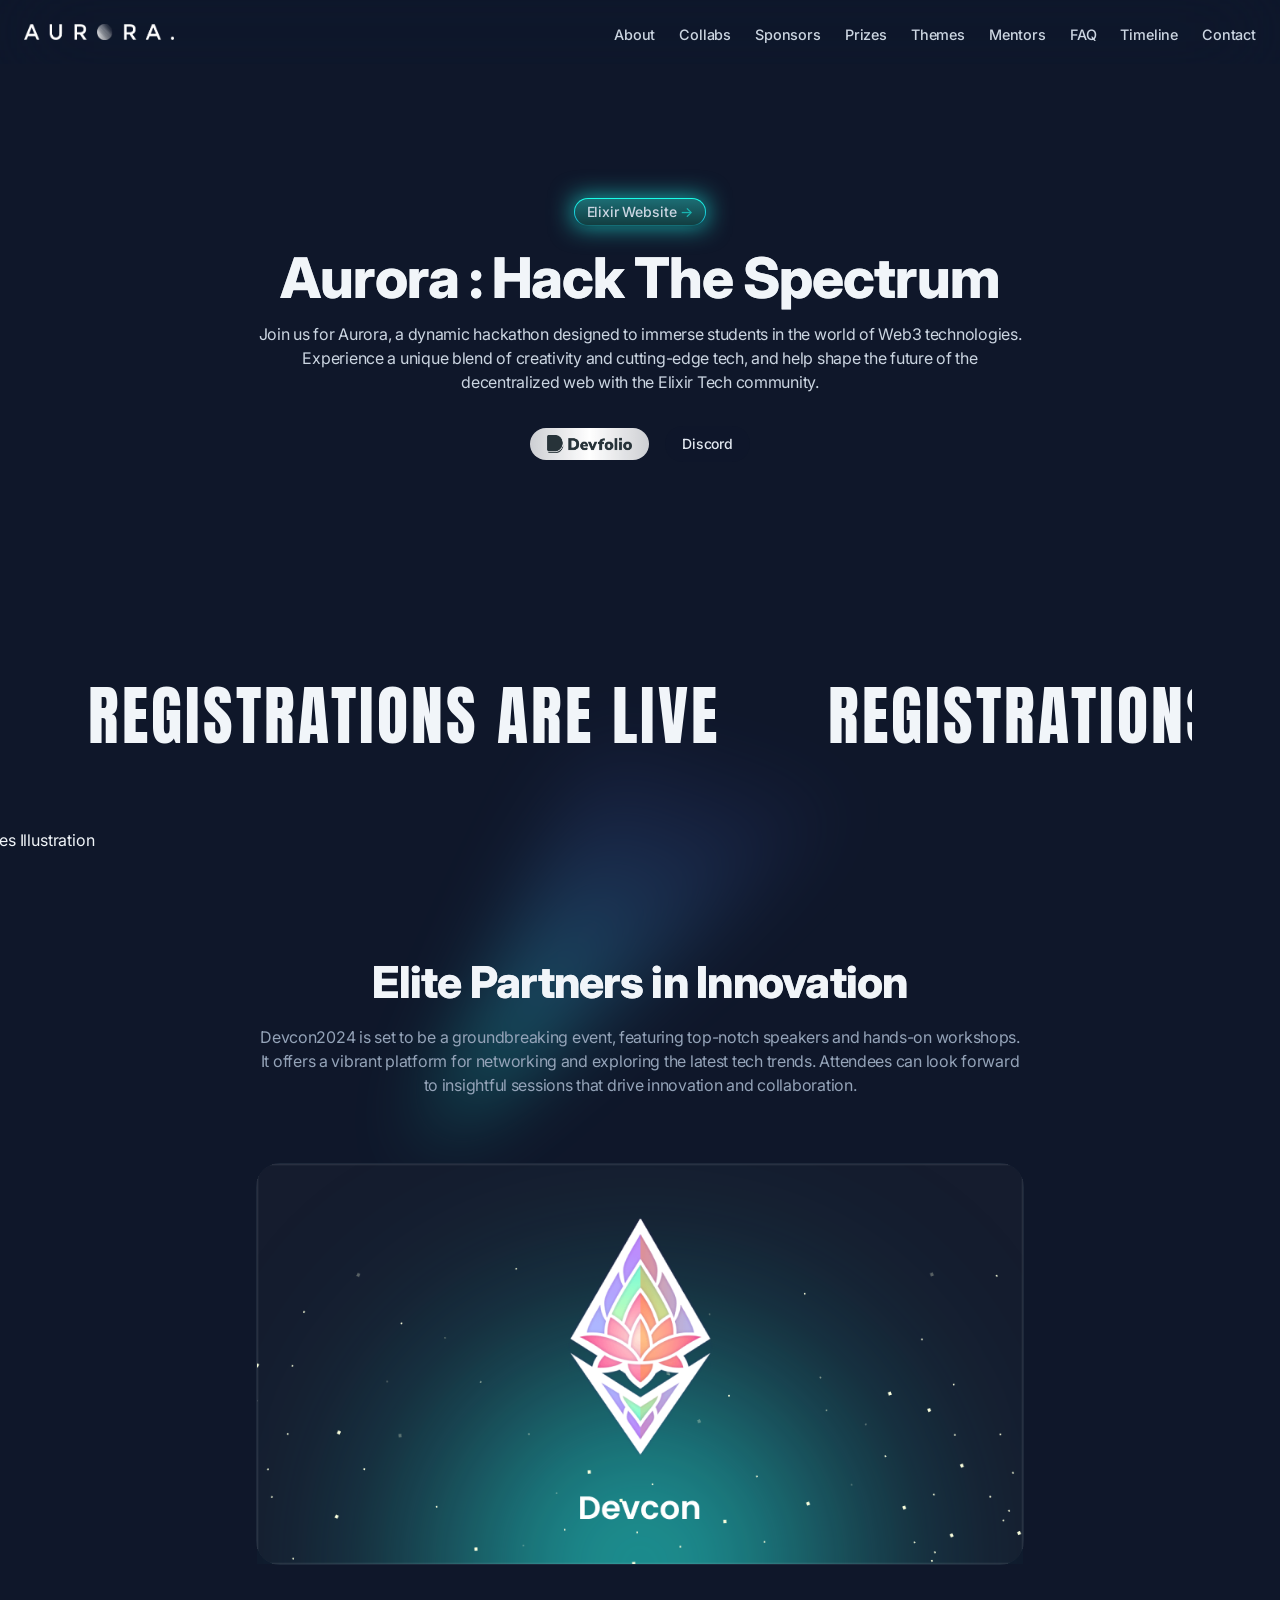
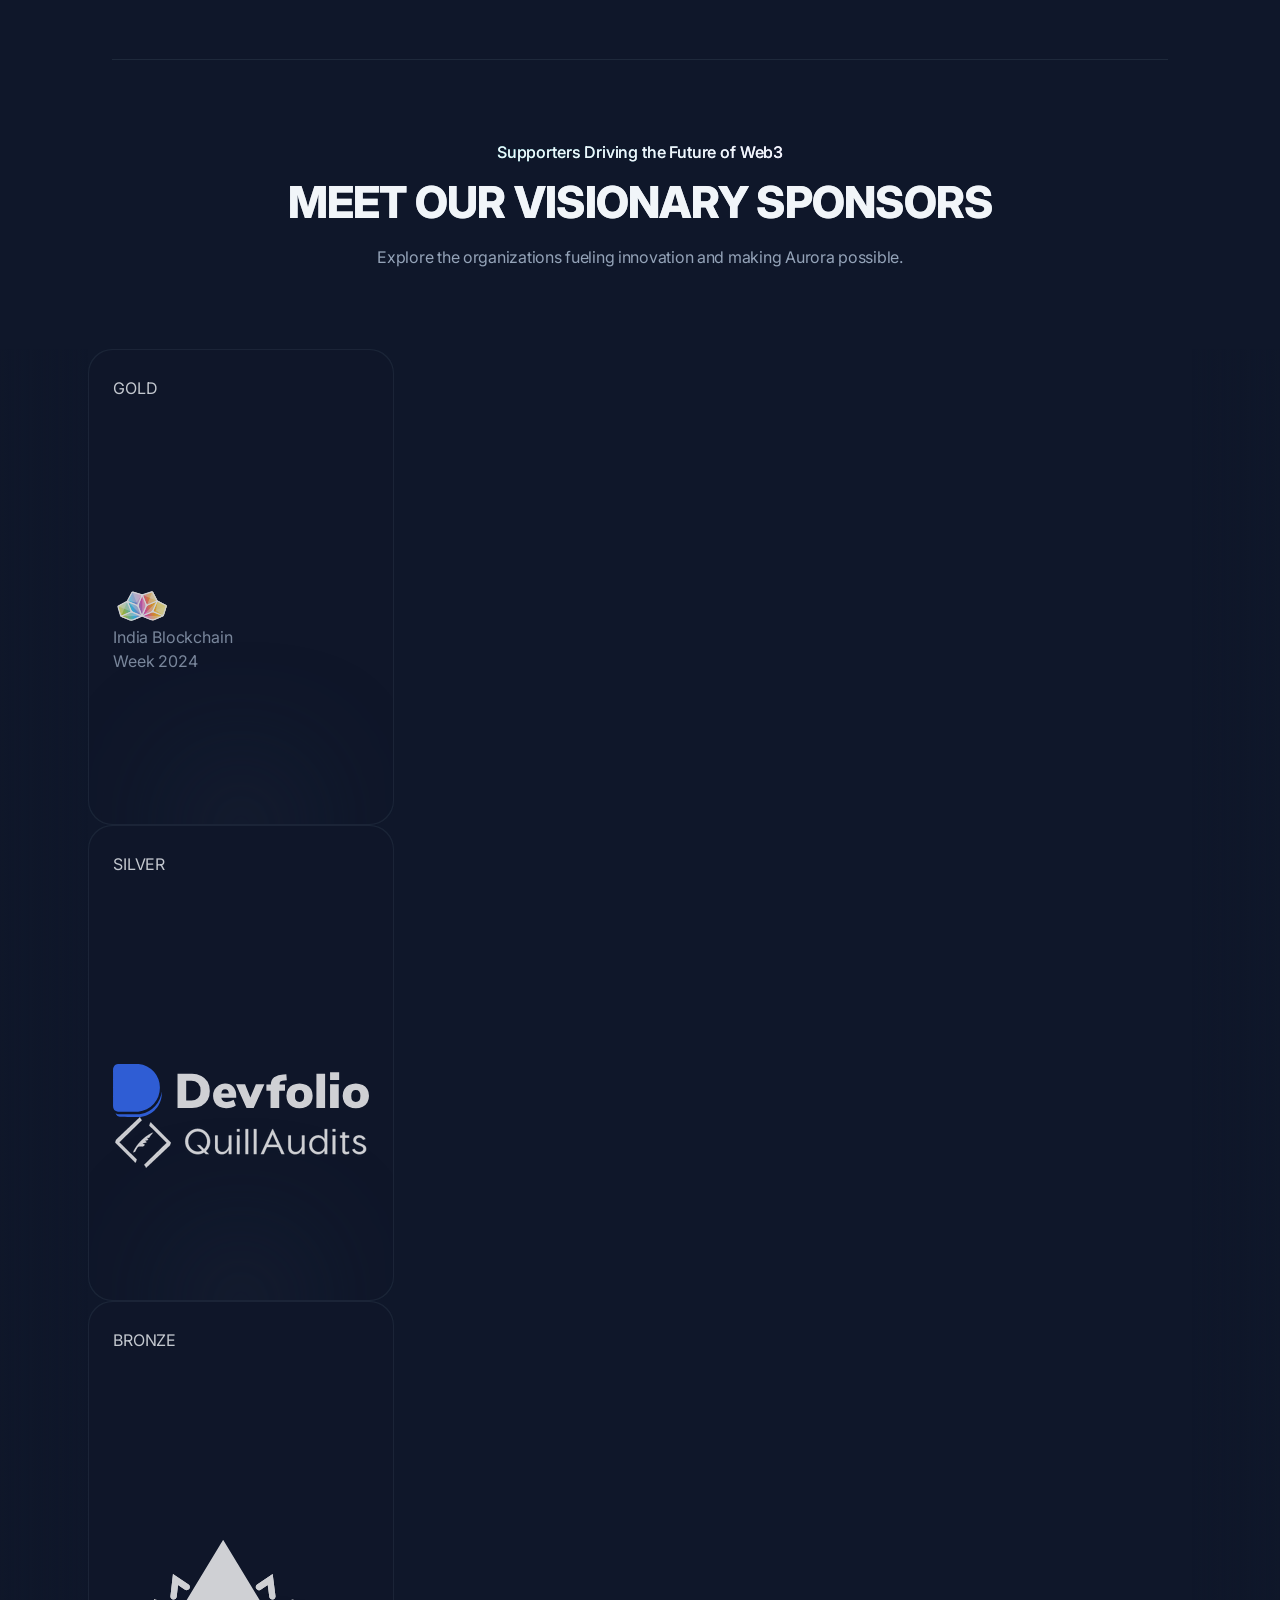
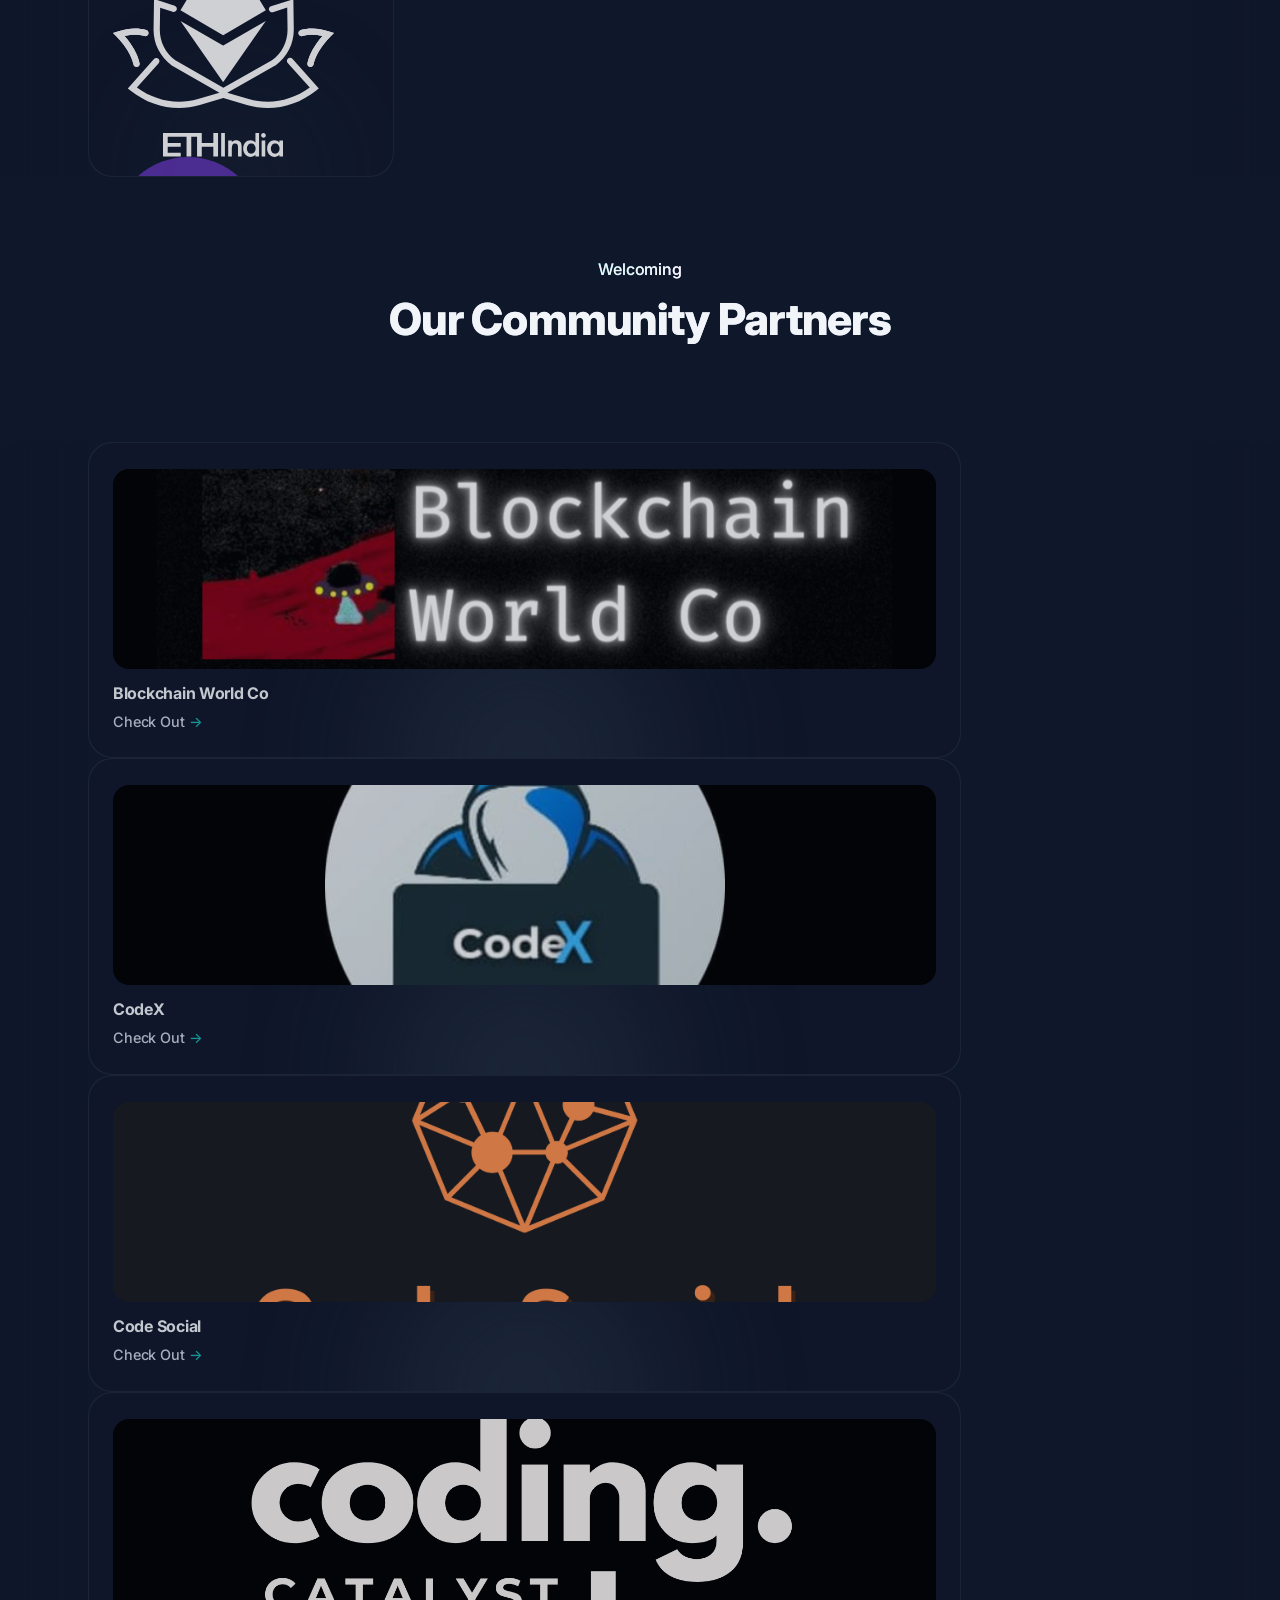
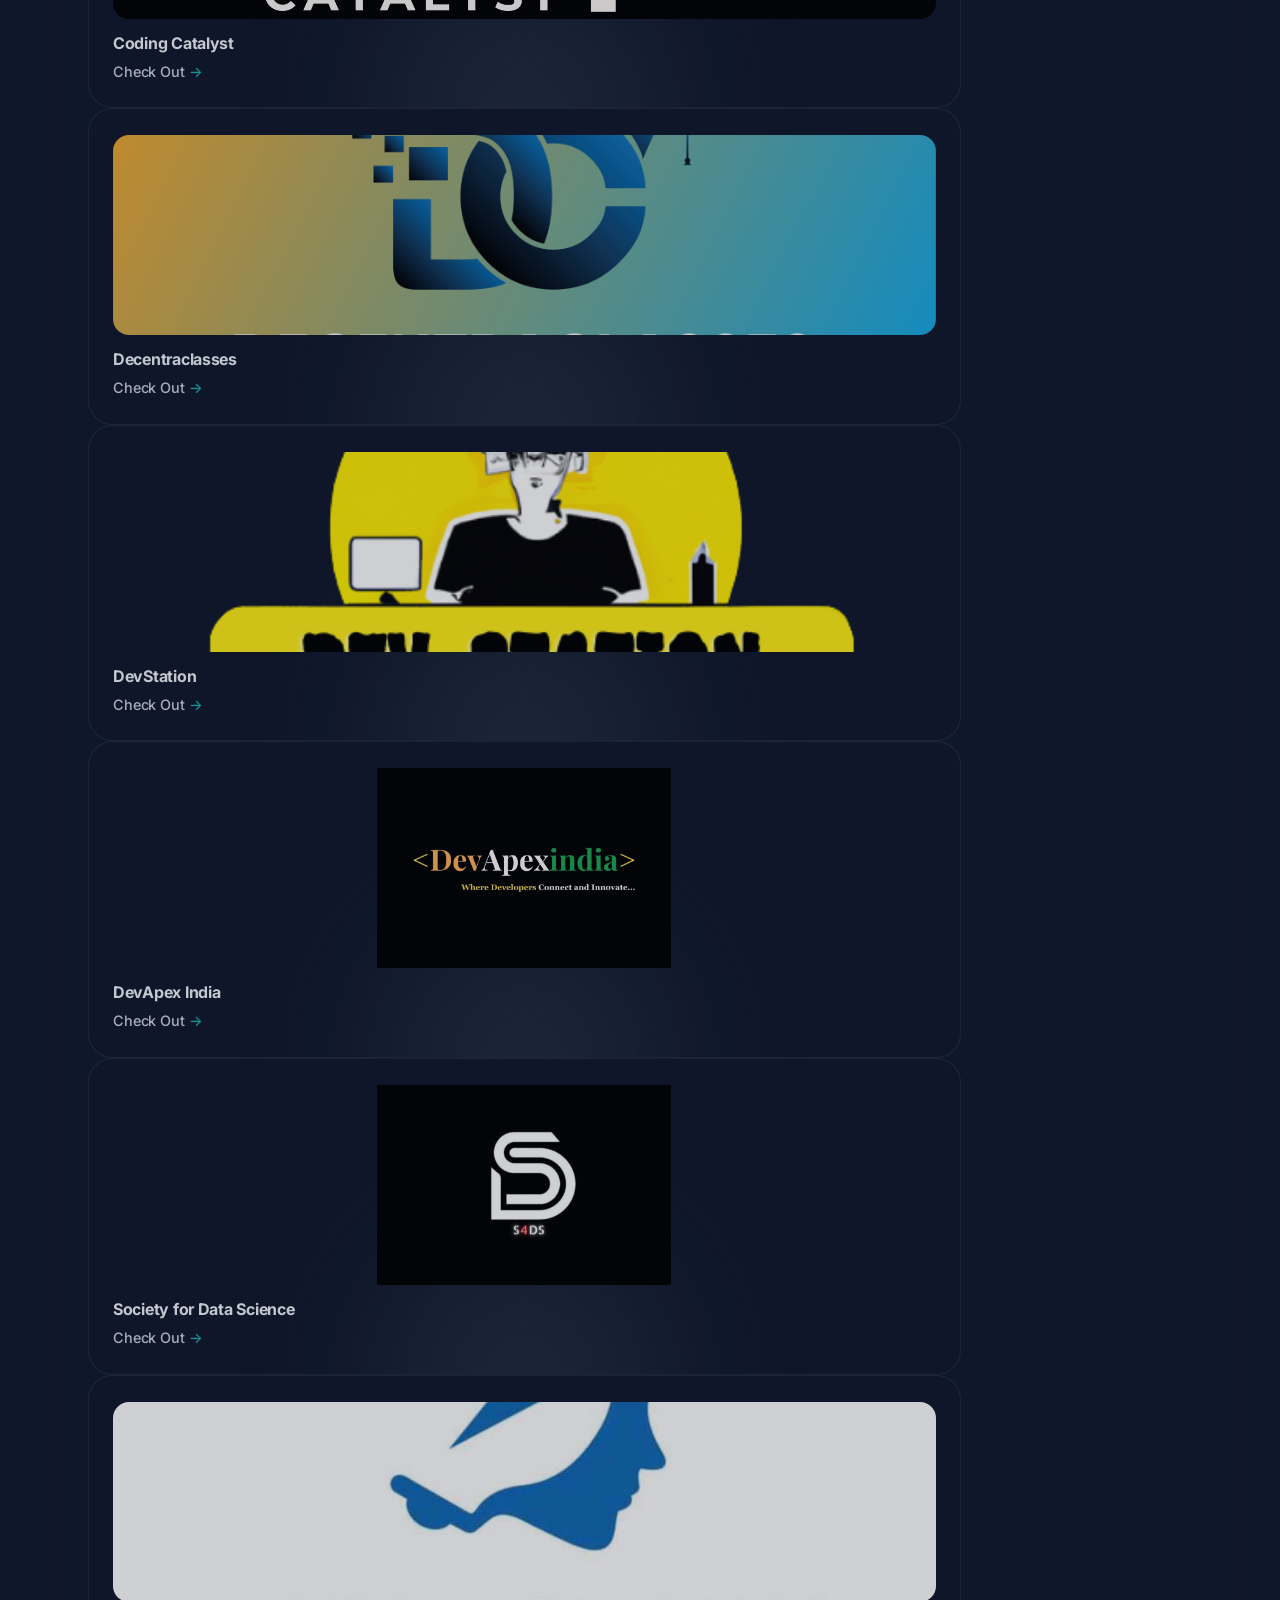
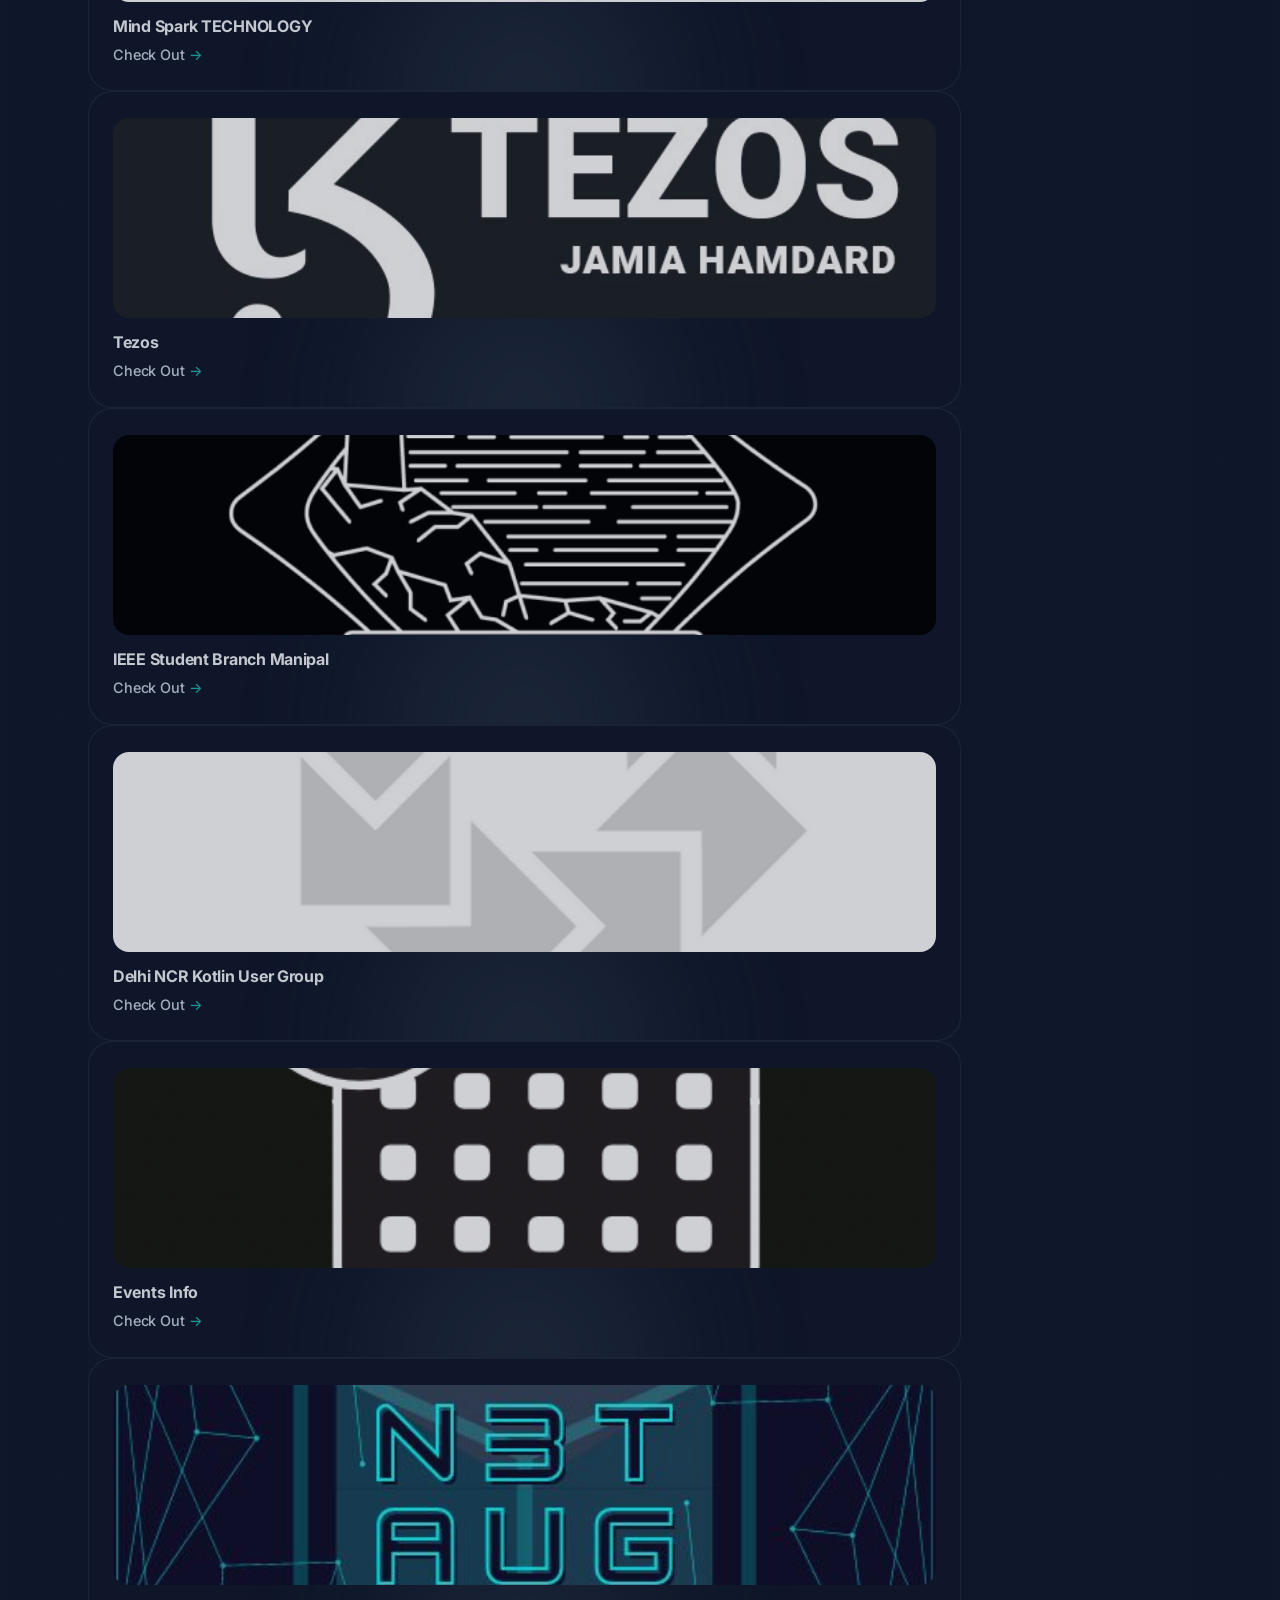
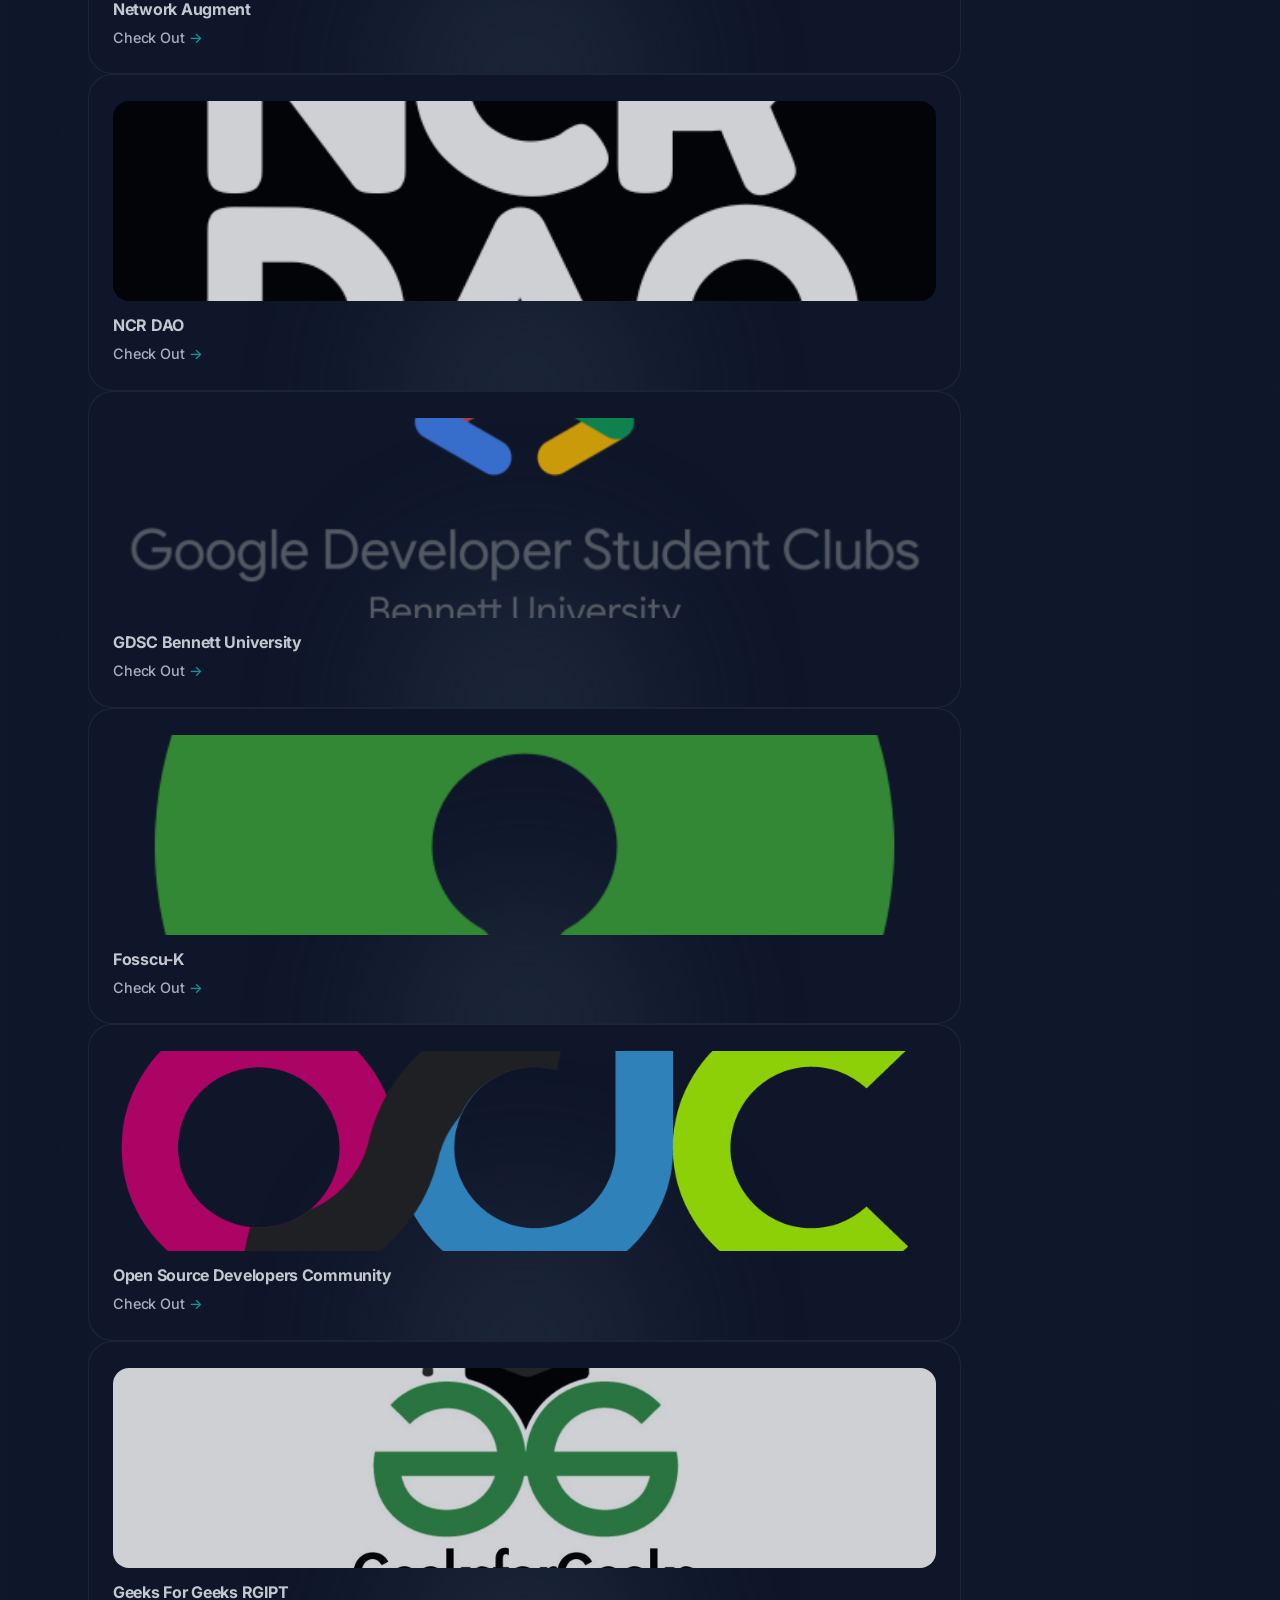
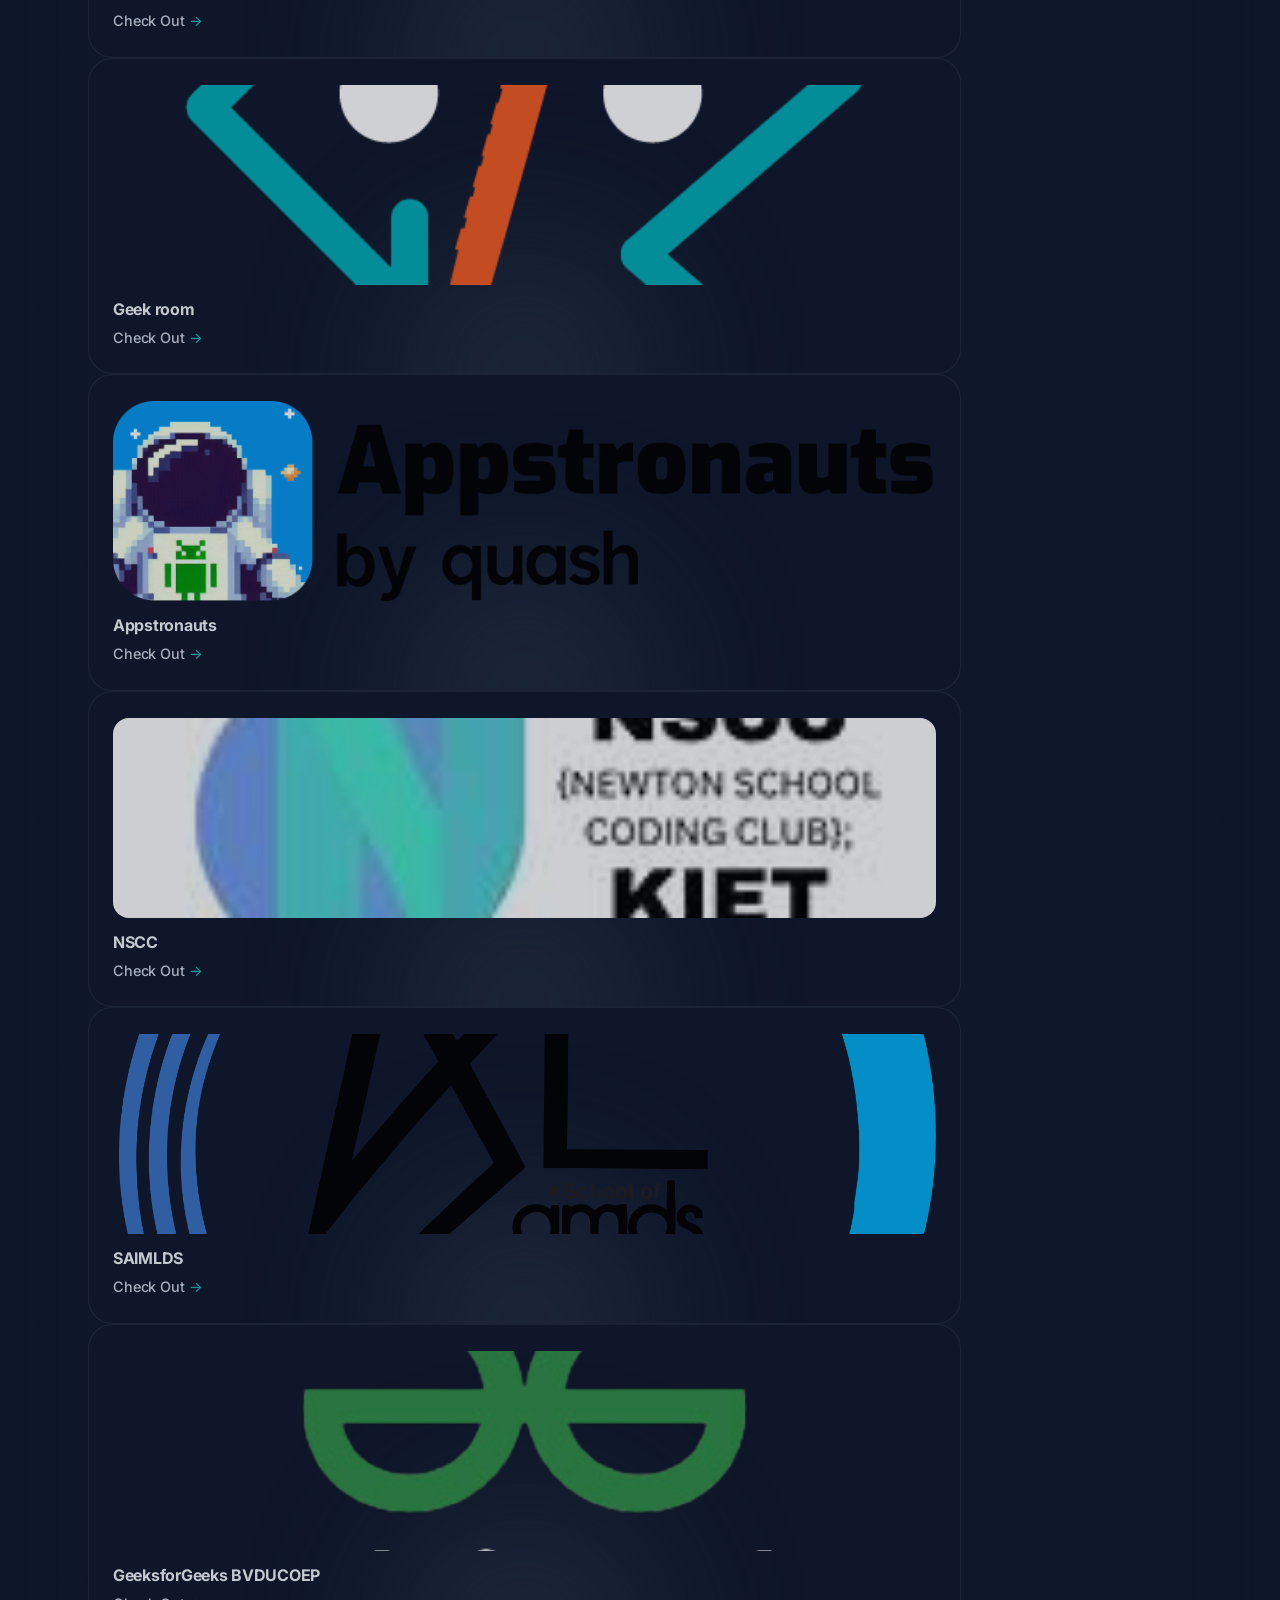
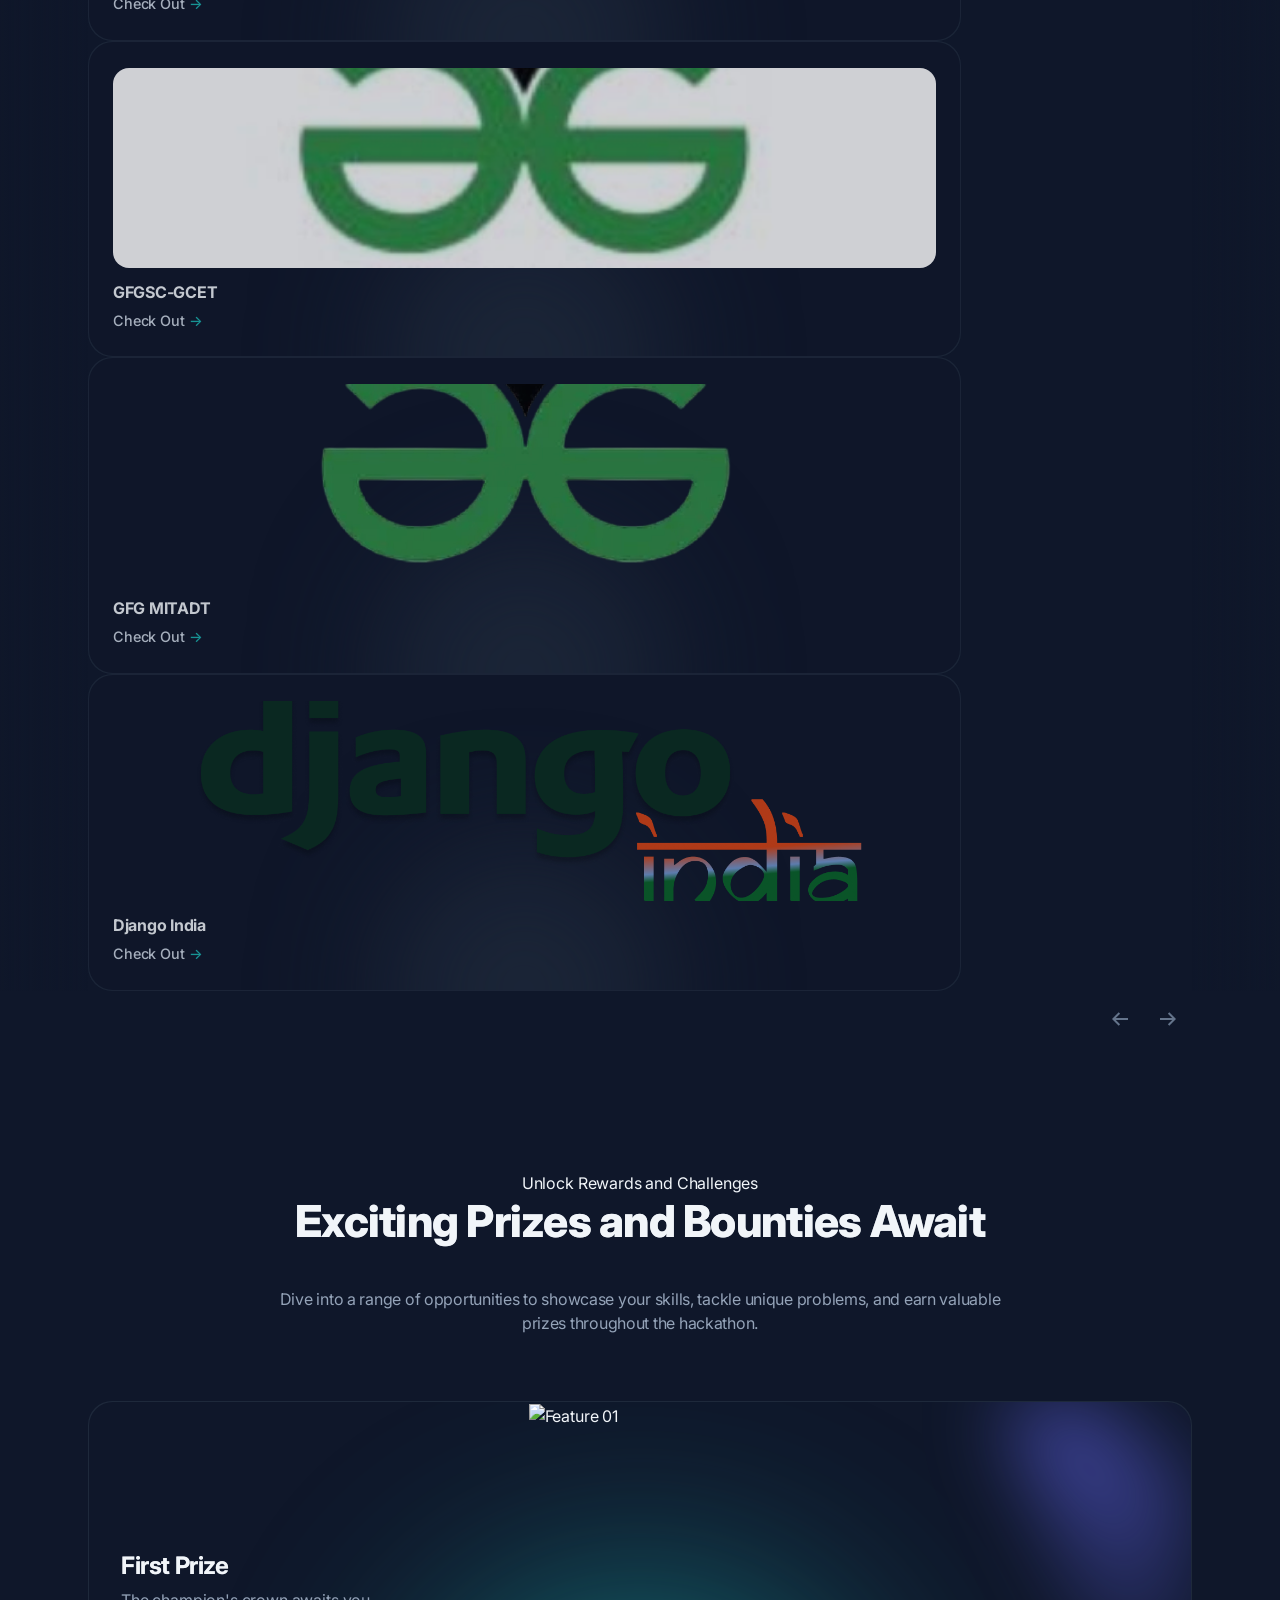
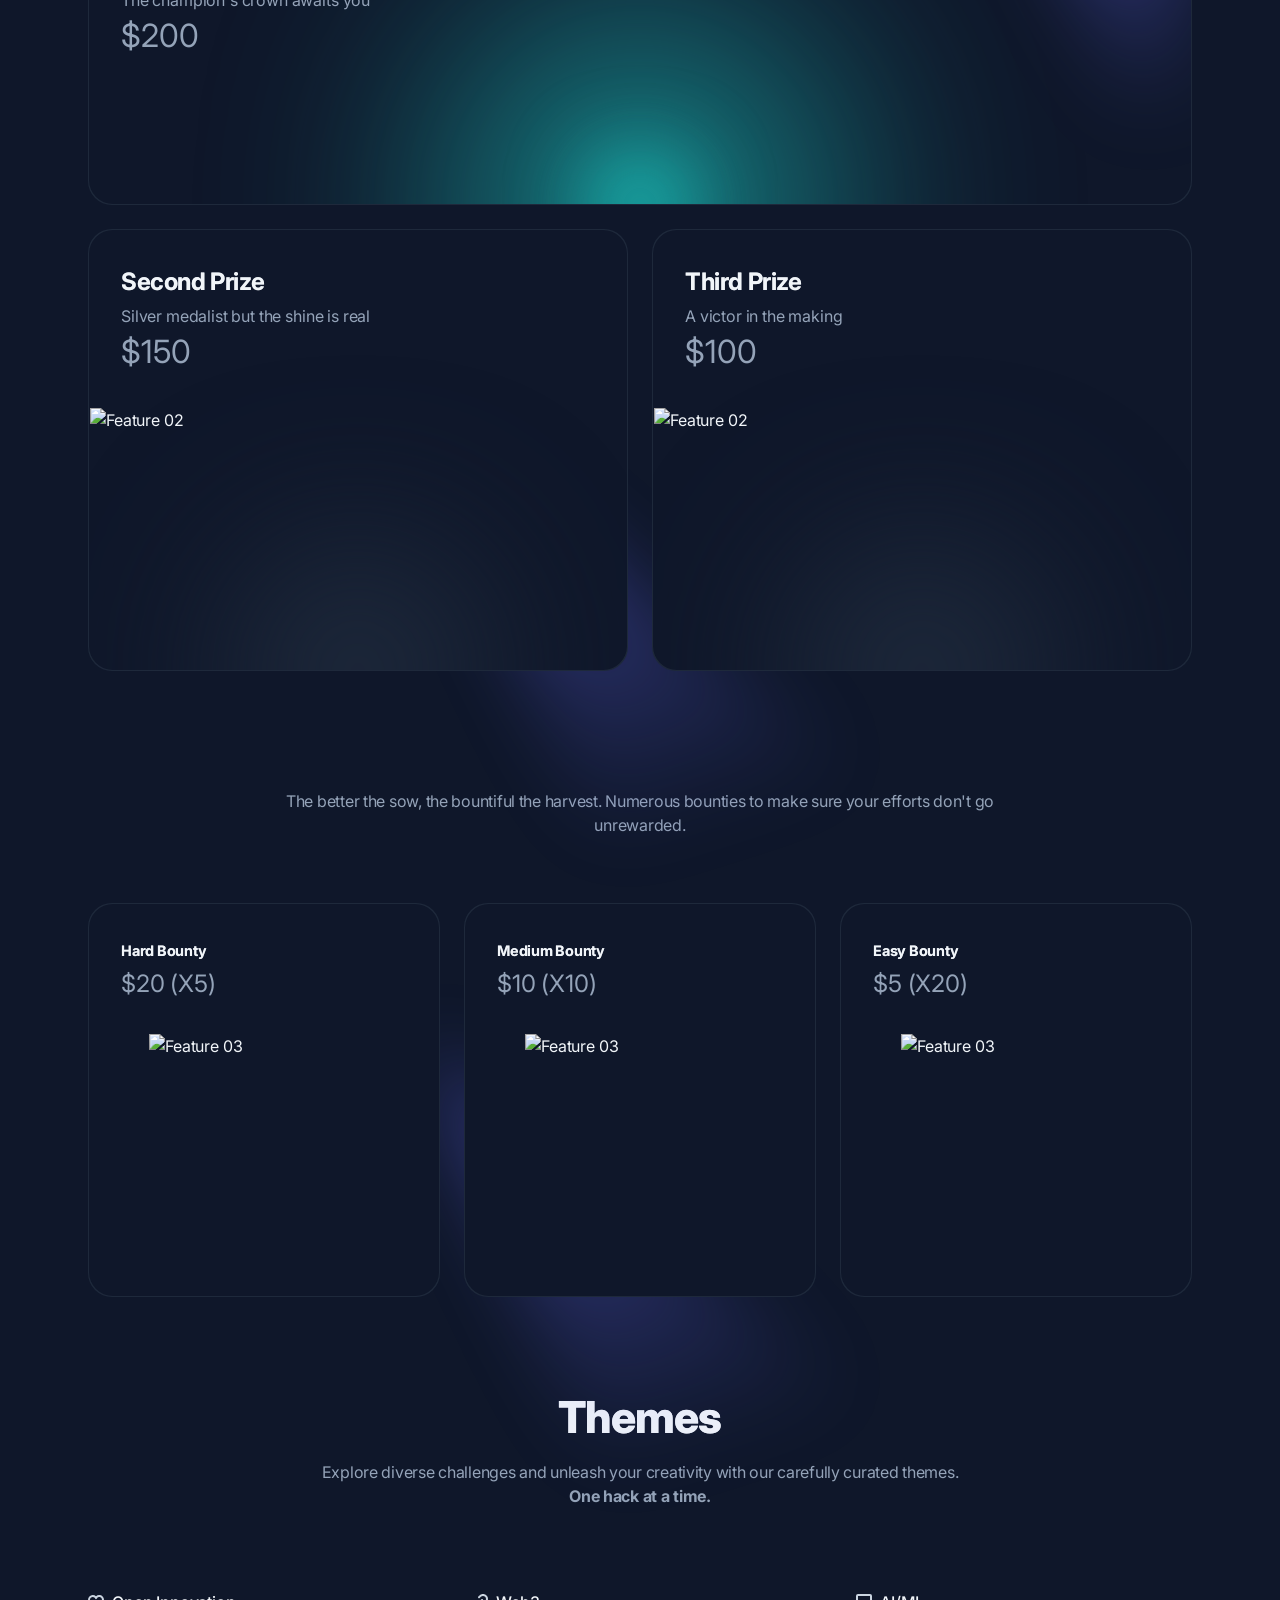
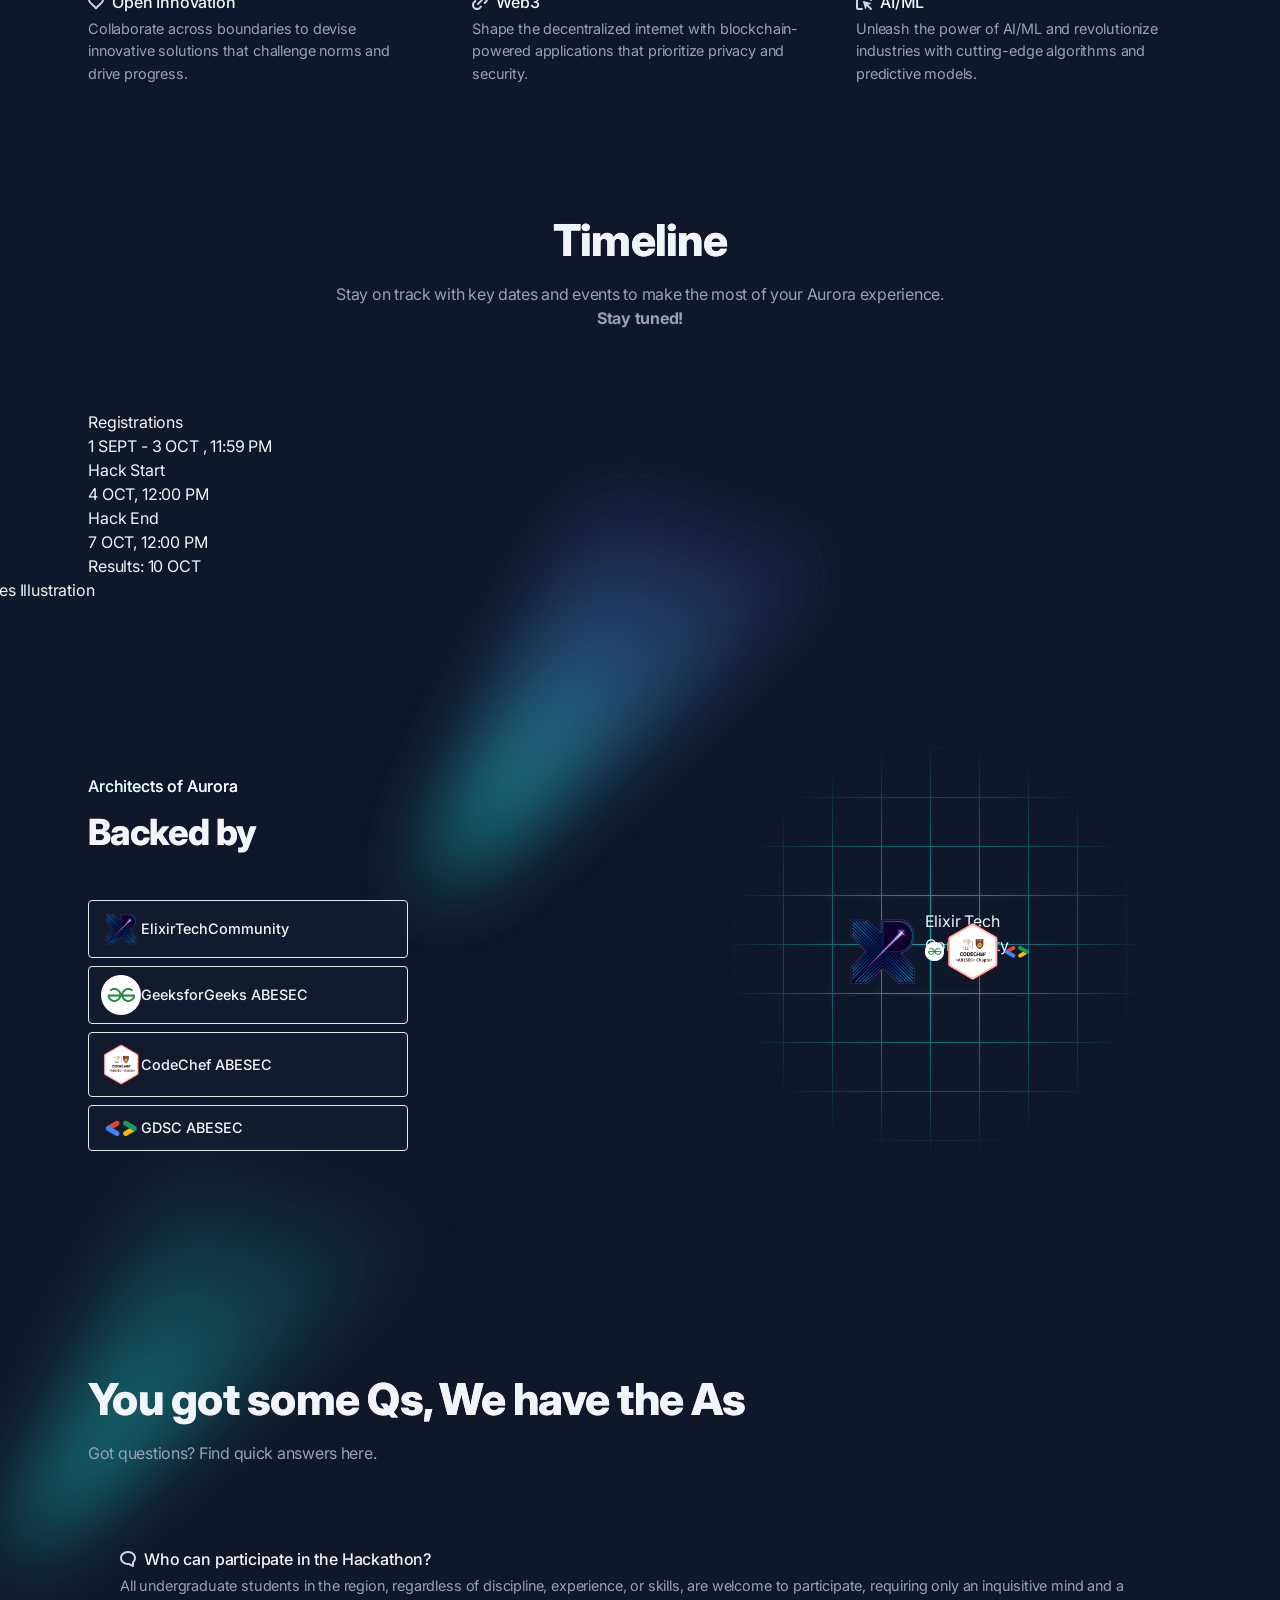
==== index.html @ dee1c392 "added community partner djangoindia" ====
<!DOCTYPE html>
<html lang="en">

<head>
  <meta charset="utf-8" />
  <title>Aurora - Hack The Spectrum</title>
  <link rel="icon" type="image/png" sizes="64x64" href="./images/aurora/greengrad.png" />
  <meta name="viewport" content="width=device-width,initial-scale=1" />
  <meta charset="UTF-8" />
  <meta name="viewport" content="width=device-width, initial-scale=1.0" />
  <meta name="description"
    content="Join Aurora Hackathon, an exciting event by Elixir Tech Community. Showcase your skills, tackle unique problems, and win prizes!" />
  <meta name="keywords" content="Aurora, Hackathon, Elixir Tech Community, Coding Competition, Tech Event" />
  <meta name="author" content="Elixir Tech Community" />

  <!-- Open Graph / Facebook -->
  <meta property="og:type" content="website" />
  <meta property="og:url" content="https://aurora.elixircommunity.in/" />
  <meta property="og:title" content="Aurora Hackathon - Elixir Tech Community" />
  <meta property="og:description"
    content="Join Aurora Hackathon, an exciting event by Elixir Tech Community. Showcase your skills, tackle unique problems, and win prizes!" />
  <meta property="og:image" content="https://aurora.elixircommunity.in/images/Banner.png" />

  <!-- Twitter -->
  <meta property="twitter:card" content="summary_large_image" />
  <meta property="twitter:url" content="https://aurora.elixircommunity.in/" />
  <meta property="twitter:title" content="Aurora Hackathon - Elixir Tech Community" />
  <meta property="twitter:description"
    content="Join Aurora Hackathon, an exciting event by Elixir Tech Community. Showcase your skills, tackle unique problems, and win prizes!" />
  <meta property="twitter:image" content="https://aurora.elixircommunity.in/images/Banner.png" />

  <link href="asset/stellar/./css/vendors/aos.css" rel="stylesheet" />
  <link rel="stylesheet" href="asset/stellar/./css/vendors/swiper-bundle.min.css" />
  <link href="asset/stellar/./style.css" rel="stylesheet" />
  <script src="https://cdn.tailwindcss.com"></script>
</head>
<script src="https://ajax.googleapis.com/ajax/libs/jquery/3.3.1/jquery.min.js"></script>
<script>
  $(document).ready(function () {
    $("a").on("click", function (event) {
      if (this.hash !== "") {
        event.preventDefault();

        var hash = this.hash;

        $("html, body").animate(
          {
            scrollTop: $(hash).offset().top,
          },
          800,
          function () {
            window.location.hash = hash;
          },
        );
      }
    });
  });
</script>

<body class="cp73f curfr cbwtk cqpzc cthh7">
  <!-- Page wrapper -->
  <div class="cs2x1 cq32i c8rkc co970">
    <div class="cs2x1 cq32i c8rkc co970">
      <!-- Site header -->
      <header class="cl2cn c5r67 cytoa header">
        <div class="cknuf chyag ck7tl cj5a0 navbar-container">
          <div class="cs2x1 cr9dw2 cxwsr clfke c05f2 nav-elements">
            <!-- Site branding -->
            <div class="cgtgw cw4n2">
              <!-- Logo -->
              <a class="c5puz" href="#about" aria-label="Cruip">
                <img src="./images/aurora/aurora-white.png" width="150" height="90" alt="logo" />
              </a>
            </div>

            <!-- Desktop navigation -->
            <nav class="cs2x1 cfck1 navbar">
              <!-- Desktop sign in links -->
              <ul class="cs2x1 cfck1 cj38p cxwsr coq9a nav-menu">
                <li class="nav-item">
                  <a class="cqnsz ciph8 cuxtl cco4s cykc9 c2rol c5dkl nav-link" href="#about">About</a>
                </li>
                <li class="ce6vk nav-item">
                  <a class="cqnsz ciph8 cuxtl cco4s cykc9 c2rol c5dkl nav-link" href="#collabs">Collabs</a>
                </li>
                <li class="ce6vk nav-item">
                  <a class="cqnsz ciph8 cuxtl cco4s cykc9 c2rol c5dkl nav-link" href="#sponsors">Sponsors</a>
                </li>
                <li class="ce6vk nav-item">
                  <a class="cqnsz ciph8 cuxtl cco4s cykc9 c2rol c5dkl nav-link" href="#prizes">Prizes</a>
                </li>
                <li class="ce6vk nav-item">
                  <a class="cqnsz ciph8 cuxtl cco4s cykc9 c2rol c5dkl nav-link" href="#themes">Themes</a>
                </li>
                <li class="ce6vk nav-item">
                  <a class="cqnsz ciph8 cuxtl cco4s cykc9 c2rol c5dkl nav-link" href="#mentors">Mentors</a>
                </li>
                <li class="ce6vk nav-item">
                  <a class="cqnsz ciph8 cuxtl cco4s cykc9 c2rol c5dkl nav-link" href="#faq">FAQ</a>
                </li>
                <li class="ce6vk nav-item">
                  <a class="cqnsz ciph8 cuxtl cco4s cykc9 c2rol c5dkl nav-link" href="#timeline">Timeline</a>
                </li>
                <li class="ce6vk nav-item">
                  <a class="cqnsz ciph8 cuxtl cco4s cykc9 c2rol c5dkl nav-link" href="#contact">Contact</a>
                </li>
              </ul>
              <div class="hamburger">
                <span class="bar"></span>
                <span class="bar"></span>
                <span class="bar"></span>
              </div>
            </nav>
          </div>
        </div>
        <style>
          .navbar-container {
            background: rgba(33, 98, 107, 0.014);
            margin: 0px;
            max-width: 100%;
          }

          .nav-elements {
            margin: 0px;
          }

          .hamburger {
            display: none;
            cursor: pointer;
          }

          .bar {
            display: block;
            width: 25px;
            height: 3px;
            margin: 5px auto;
            -webkit-transition: all 0.3s ease-in-out;
            transition: all 0.3s ease-in-out;
            background-color: #cbd5e1;
          }

          .header {
            position: fixed;
            top: 0px;
            width: 100%;
            backdrop-filter: blur(50px);
          }

          @media (max-width: 828px) {
            .navbar-container {
              background: rgba(33, 98, 107, 0.527);
            }

            .hamburger {
              display: block;
              margin-left: 80%;
            }

            .hamburger.active .bar:nth-child(2) {
              opacity: 0;
            }

            .hamburger.active .bar:nth-child(1) {
              transform: translateY(8px) rotate(45deg);
            }

            .hamburger.active .bar:nth-child(3) {
              transform: translateY(-8px) rotate(-45deg);
            }

            .nav-menu {
              position: fixed;
              left: -100%;
              top: 0px;
              gap: 0;
              background: radial-gradient(circle at 50% 50%, rgb(33, 98, 107), rgba(76, 0, 255, 0));
              /* background-color: rgb(6, 114, 126); */
              /* border-radius: 30px; */
              flex-direction: column;
              width: 100%;
              height: 100%;
              text-align: center;
              transition: 0.3s;
              backdrop-filter: blur(16px);
              /* inset: 0; */
              justify-content: center;
              align-items: center;
              z-index: -1;
              display: none;
            }

            .nav-item {
              margin: 10px 10px;
            }

            .nav-menu.active {
              display: flex;
              left: 0;
            }

            .nav-link:hover {
              color: rgb(20, 219, 189);
            }

            .header {
              position: fixed;
              backdrop-filter: blur(0px);
            }

            .header.active {
              backdrop-filter: blur(50px);
              height: 100%;
            }
          }
        </style>
        <script>
          const hamburger = document.querySelector(".hamburger");
          const navMenu = document.querySelector(".nav-menu");
          const header = document.querySelector(".header");

          hamburger.addEventListener("click", () => {
            hamburger.classList.toggle("active");
            navMenu.classList.toggle("active");
            header.classList.toggle("active");
          });

          document.querySelectorAll(".nav-link").forEach((n) =>
            n.addEventListener("click", () => {
              hamburger.classList.remove("active");
              navMenu.classList.remove("active");
              header.classList.toggle("active");
            }),
          );
        </script>
      </header>

      <!-- Page content -->
      <main class="cfck1">
        <!-- Hero -->
        <section id="about">
          <div class="ca60c cknuf chyag ck7tl cj5a0">
            <!-- Particles animation -->
            <div class="cl2cn c9pxh c0mvq" aria-hidden="true">
              <canvas data-particle-animation=""></canvas>
            </div>

            <!-- Illustration -->
            <div class="c431g cl2cn c9pxh c0mvq cr2p6 co970 cpa88" aria-hidden="true">
              <div class="cl2cn cl2el cddhp c0mvq cbixb">
                <img src="./asset/stellar/images/glow-bottom-blue-lessbright.png" class="cxjf2" width="2146"
                  height="774" alt="Hero Illustration" />
              </div>
            </div>

            <div class="csfv3 ccyse c9me8 cxnp8">
              <!-- Hero content -->
              <div class="cknuf cz30m c1xp8">
                <div class="cil4g" data-aos="fade-down">
                  <div class="ca60c cwkz6 cc4v0 cqez1 cpt2o cimec">
                    <a class="clnk2 ca60c c8cvf cuxtl cngu6 cco4s cykc9 c2rol csomw cm39l cc4v0 cqez1 ch9g6 cuhzf c5dkl cxxlx"
                      href="https://www.elixircommunity.in/" target="_blank">
                      <span class="ca60c cwkz6 cxwsr">
                        Elixir Website <span class="ctkza ctfx3 ct2xv cot2b cykc9 c2rol c8087">-&gt;</span>
                      </span>
                    </a>
                  </div>
                </div>
                <h1 class="cgnl7 cmmug cr2fi chaw1 ch3zp cicf4 ckopp cjeaj" data-aos="fade-down">
                  Aurora : Hack The Spectrum
                </h1>
                <p class="cvj3n cd2du cuxtl" data-aos="fade-down" data-aos-delay="200">
                  Join us for Aurora, a dynamic hackathon designed to immerse students in the world of Web3
                  technologies. Experience a unique blend of creativity and cutting-edge tech, and help shape the
                  future of the decentralized web with the Elixir Tech community.
                </p>
                <div class="cknuf chnsh csz2t c0bgf c2mz6 c7xko cpdb4 c5cwt" data-aos="fade-down" data-aos-delay="400">
                  <div>
                    <a class="cmae3 cytoa cmmug c53mx ccarb cvpag culnm cco4s cykc9 c2rol cnen9 cxxlx devfolio"
                      href="https://aurora2024.devfolio.co/" target="_blank">
                      <img src="./images/DevfolioDark.png" width="85" alt="DEVFOLIO LOGO" /></a>
                    <!-- <span>
                                            Devfolio <span
                                                class="ctkza ctfx3 ct2xv cot2b cykc9 c2rol c8087">-&gt;</span> -->
                  </div>
                  <div>
                    <a class="cmae3 cytoa cp73f clbrg czs2g cco4s cykc9 c2rol cfn05 c5dkl"
                      href="https://discord.com/invite/YN9ZGjXdXK" target="_blank">
                      <span><i class="fa-brands fa-github" style="color: #ffffff"></i> Discord</span>
                    </a>
                  </div>
                </div>
              </div>
            </div>
          </div>
        </section>

        <style>
          .devfolio {
            font-weight: bold;
          }
        </style>

        <!-- Clients -->
        <section id="collabs">
          <div class="ca60c cknuf chyag ck7tl cj5a0">
            <!-- Particles animation -->
            <div class="cl2cn c9pxh cknuf chyag ck7tl cj5a0">
              <div class="cl2cn c9pxh c0mvq" aria-hidden="true">
                <canvas data-particle-animation="" data-particle-quantity="5"></canvas>
              </div>
            </div>

            <div class="ctvyg cy0uw">
              <div class="co970">
                <div class="wrapper">
                  <p>
                    REGISTRATIONS ARE LIVE &nbsp;&nbsp;&nbsp;&nbsp; REGISTRATIONS ARE LIVE &nbsp;&nbsp;&nbsp;&nbsp;
                    REGISTRATIONS ARE LIVE &nbsp;&nbsp;&nbsp;&nbsp; REGISTRATIONS ARE LIVE &nbsp;&nbsp;&nbsp;&nbsp;
                    REGISTRATIONS ARE LIVE &nbsp;&nbsp;&nbsp;&nbsp; REGISTRATIONS ARE LIVE &nbsp;&nbsp;&nbsp;&nbsp;
                    REGISTRATIONS ARE LIVE &nbsp;&nbsp;&nbsp;&nbsp; REGISTRATIONS ARE LIVE &nbsp;&nbsp;&nbsp;&nbsp;
                    REGISTRATIONS ARE LIVE &nbsp;&nbsp;&nbsp;&nbsp; REGISTRATIONS ARE LIVE &nbsp;&nbsp;&nbsp;&nbsp;
                    REGISTRATIONS ARE LIVE &nbsp;&nbsp;&nbsp;&nbsp; REGISTRATIONS ARE LIVE &nbsp;&nbsp;&nbsp;&nbsp;
                    REGISTRATIONS ARE LIVE &nbsp;&nbsp;&nbsp;&nbsp; REGISTRATIONS ARE LIVE &nbsp;&nbsp;&nbsp;&nbsp;
                    REGISTRATIONS ARE LIVE &nbsp;&nbsp;&nbsp;&nbsp; REGISTRATIONS ARE LIVE &nbsp;&nbsp;&nbsp;&nbsp;
                    REGISTRATIONS ARE LIVE &nbsp;&nbsp;&nbsp;&nbsp; REGISTRATIONS ARE LIVE &nbsp;&nbsp;&nbsp;&nbsp;
                    REGISTRATIONS ARE LIVE &nbsp;&nbsp;&nbsp;&nbsp; REGISTRATIONS ARE LIVE &nbsp;&nbsp;&nbsp;&nbsp;
                    REGISTRATIONS ARE LIVE &nbsp;&nbsp;&nbsp;&nbsp; REGISTRATIONS ARE LIVE &nbsp;&nbsp;&nbsp;&nbsp;
                    REGISTRATIONS ARE LIVE &nbsp;&nbsp;&nbsp;&nbsp; REGISTRATIONS ARE LIVE &nbsp;&nbsp;&nbsp;&nbsp;
                    REGISTRATIONS ARE LIVE &nbsp;&nbsp;&nbsp;&nbsp; REGISTRATIONS ARE LIVE &nbsp;&nbsp;&nbsp;&nbsp;
                    REGISTRATIONS ARE LIVE &nbsp;&nbsp;&nbsp;&nbsp; REGISTRATIONS ARE LIVE &nbsp;&nbsp;&nbsp;&nbsp;
                    REGISTRATIONS ARE LIVE &nbsp;&nbsp;&nbsp;&nbsp; REGISTRATIONS ARE LIVE &nbsp;&nbsp;&nbsp;&nbsp;
                    REGISTRATIONS ARE LIVE &nbsp;&nbsp;&nbsp;&nbsp; REGISTRATIONS ARE LIVE &nbsp;&nbsp;&nbsp;&nbsp;
                  </p>
                </div>
                <style>
                  @import url("https://fonts.googleapis.com/css2?family=Anton&display=swap");

                  .wrapper {
                    width: 100%;
                  }

                  .wrapper p {
                    width: 100%;
                    font-family: "Anton", sans-serif;
                    font-weight: 400;
                    font-style: normal;
                    letter-spacing: 3px;
                    font-size: 4rem;
                    white-space: nowrap;
                    animation: marquee 30s linear infinite;
                  }

                  @keyframes marquee {
                    0% {
                      transform: translateX(100%);
                    }

                    100% {
                      transform: translateX(-500%);
                    }
                  }
                </style>
                <!-- Carousel built with Swiper.js [https://swiperjs.com/] -->
                <!-- * Initialized in src/js/main.js -->
                <!-- * Custom styles in src/css/additional-styles/theme.scss -->
                <!-- <div
                                    class="clients-carousel swiper-container ca60c cm39l cc4v0 cqez1 c0h98 crvsw cfnmv cb98v ctgyu cysd2 cgxgf c45xe cv2ch c1o86 chum8 c9ygy">
                                    <h3 class="ckomn cmmug cr2fi chaw1 ch3zp cicf4 c0xld cjeaj headingcollabs">
                                        Collaborators</h3>
                                    <div class="swiper-wrapper cyvt8 cxwsr cmehy">
                                        
                                        <div class="swiper-slide czmgy">
                                            <img src="./asset/stellar/images/client-01.svg" alt="collab1" width="110"
                                                height="21">
                                        </div>
                                        <div class="swiper-slide czmgy">
                                            <img src="./asset/stellar/images/client-02.svg" alt="collab2" width="70"
                                                height="25">
                                        </div>
                                        <div class="swiper-slide czmgy">
                                            <img class="cn53t" src="./asset/stellar/images/client-03.svg"
                                                alt="Client 03" width="107" height="33">
                                        </div>
                                        <div class="swiper-slide czmgy">
                                            <img src="./asset/stellar/images/client-04.svg" alt="collab4" width="85"
                                                height="36">
                                        </div>
                                        <div class="swiper-slide czmgy">
                                            <img src="./asset/stellar/images/client-05.svg" alt="collab5" width="86"
                                                height="18">
                                        </div>
                                        <div class="swiper-slide czmgy">
                                            <img src="./asset/stellar/images/client-06.svg" alt="collab6" width="78"
                                                height="34">
                                        </div>
                                        <div class="swiper-slide czmgy">
                                            <img src="./asset/stellar/images/client-07.svg" alt="collab7" width="83"
                                                height="23">
                                        </div>
                                        <div class="swiper-slide czmgy">
                                            <img src="./asset/stellar/images/client-08.svg" alt="collab8" width="98"
                                                height="26">
                                        </div>
                                        <div class="swiper-slide czmgy">
                                            <img class="cuwsu" src="./asset/stellar/images/client-09.svg" alt="collab9"
                                                width="92" height="28">
                                        </div>
                                    </div>
                                </div> -->
              </div>
            </div>
          </div>
        </section>

        <!-- Features -->
        <section id="sponsors">
          <div class="ca60c cknuf chyag ck7tl cj5a0">
            <!-- Illustration -->
            <div class="c431g cl2cn c9pxh c0mvq cr2p6 co970 cu7zb" aria-hidden="true">
              <div class="cl2cn cddhp c2aec c0mvq cbixb">
                <img src="./asset/stellar/images/glow-top-blue.png" class="cxjf2" width="1404" height="658"
                  alt="Features Illustration" />
              </div>
            </div>
            <!-- Blurred shape -->
            <div class="c431g cl2cn cddhp c2aec c0mvq cbixb curw3 cluw3 citek" aria-hidden="true">
              <svg xmlns="http://www.w3.org/2000/svg" width="434" height="427">
                <defs>
                  <lineargradient id="bs3-a" x1="19.609%" x2="50%" y1="14.544%" y2="100%">
                    <stop offset="0%" stop-color="#1AB4B0"></stop>
                    <stop offset="100%" stop-color="#6366F1" stop-opacity="0"></stop>
                  </lineargradient>
                </defs>
                <path fill="url(#bs3-a)" fill-rule="evenodd" d="m410 0 461 369-284 58z"
                  transform="matrix(1 0 0 -1 -410 427)"></path>
              </svg>
            </div>

            <div class="cknuf chyag ck7tl cj5a0">
              <div class="cw8rx c3ebo cz74e c4w2r cpnha ctga0">
                <!-- Section header -->
                <div class="cknuf cz30m cz74e c1xp8 cpnha">
                  <h2 class="cr09c cmmug cr2fi chaw1 ch3zp cicf4 ckopp cjeaj">Elite Partners in Innovation</h2>
                  <p class="cd2du cfoch">
                    Devcon2024 is set to be a groundbreaking event, featuring top-notch speakers and hands-on
                    workshops. It offers a vibrant platform for networking and exploring the latest tech trends.
                    Attendees can look forward to insightful sessions that drive innovation and collaboration.
                  </p>
                </div>

                <div class="cknuf cz30m">
                  <div data-aos="fade-down">
                    <div class="cxxlx" data-highlighter="">
                      <div
                        class="ca60c co970 cjbis ctqkp cdgtm cm39l cc4v0 cuze9 cvrel czub9 cu486 cp5f4 cs5rb cprit ch9g6 cpt2o cb0qf c2vtn chx0y c1e1k cysd2 cgxgf cv2ch caiin cegds cb5el cd6it cxa15 chaq6 cahiq">
                        <a href="https://devcon.org/en/" target="_blank" rel="noopener noreferrer">
                          <div class="ca60c c64tv c0tib co970 chrb3 cp73f">
                            <!-- Radial gradient -->
                            <div class="c431g cl2cn cl2el cddhp c0mvq cmfhc cucbd cbixb cqedr" aria-hidden="true">
                              <div class="c0wqh cl2cn c9pxh cky3t c33km cxp9g"></div>
                            </div>
                            <img src="./images/aurora/devcon.png" width="768" height="400" alt="Feature 04" />
                          </div>
                        </a>
                      </div>
                    </div>
                  </div>
                </div>
              </div>
            </div>
          </div>
        </section>

        <!-- Testimonials carousel -->
        <section>
          <div class="cknuf chyag ck7tl cj5a0">
            <div class="csaom cksyi">
              <!-- Section header -->
              <!-- Gold Silver and Bronze Sponsors -->
              <div class="cknuf cz30m cz74e c1xp8 cpnha">
                <div>
                  <div class="cwkz6 cmmug cpb1t c6mtw cicf4 c0xld ciph8 cjeaj">
                    Supporters Driving the Future of Web3
                  </div>
                </div>
                <h2 class="cr09c cmmug cr2fi chaw1 ch3zp cicf4 ckopp cjeaj">MEET OUR VISIONARY SPONSORS</h2>
                <p class="cd2du cfoch">Explore the organizations fueling innovation and making Aurora possible.</p>
              </div>

              <!-- Carousel built with Swiper.js [https://swiperjs.com/] -->
              <!-- * Initialized in src/js/main.js -->
              <!-- * Custom styles in src/css/additional-styles/theme.scss -->
              <div
                class="ca60c cc4v0 cqez1 c0xhb chxq1 ckrgn c80l1 cxbfo cy3ub cysd2 cgxgf cur8q cdlvo ct9mr ckqgz corv8 cgemu">
                <div class="testimonials-carousel swiper-container cxxlx">
                  <div class="cn7ud flex-col w-full" data-highlighter="">
                    <!-- Carousel items -->

                    <div
                      class="my-10 swiper-slide ca60c c4im5 co970 cjbis ctqkp cdgtm cm39l cc4v0 cuze9 cvrel czub9 cu486 cp5f4 cs5rb cprit ch9g6 cpt2o cb0qf c2vtn chx0y c1e1k cysd2 cgxgf cv2ch caiin cegds cb5el cd6it cxa15 chaq6 c7nu9 cahiq">
                      <div class="ca60c c64tv c0tib co970 chrb3 cp73f">
                        <!-- Particles animation -->
                        <div class="cl2cn c9pxh c0mvq c11y1 cd1bq cqp1f c2rol cffk1 cxlvw" aria-hidden="true">
                          <canvas data-particle-animation="" data-particle-quantity="3"></canvas>
                        </div>
                        <!-- Radial gradient -->
                        <!-- Sponsor Details -->
                        <div class="c431g cl2cn cl2el cddhp c0mvq cmfhc cmd0z cbixb cqedr" aria-hidden="true">
                          <div class="c0wqh cl2cn c9pxh cky3t ctqkp c07gv cmltl cqp1f c2rol cx92y"></div>
                        </div>
                        <div class="cs2x1 c0tib c8rkc clcaa relative h-60">
                          <div
                            class="c8p73 absolute bottom-[35%] -left-[4.2rem] bg-[#d4af37] -rotate-90 text-center font-semibold text-lg text-white py-2 w-[10em] h-fit rounded-b-xl rounded-t-[0rem]">
                            GOLD
                          </div>
                          <div class="cfck1">
                            <div class="c8p73 cfoch flex justify-center items-center h-full ml-2 md:ml-0 lg:-ml-4">
                              <div class="flex flex-col justify-center items-center text-center">
                                <img class="w-40 md:w-60" src="./images/ibw.svg" alt="India Blockchain Week 2024" />
                                <div class="font-semibold text-lg leading-tight">
                                  India Blockchain <br />
                                  Week 2024
                                </div>
                              </div>
                            </div>
                          </div>


                          <!-- <div class="ce3al border-t border-gray-800"></div> -->
                        </div>
                      </div>
                    </div>
                    <div
                      class="my-10 swiper-slide ca60c c4im5 co970 cjbis ctqkp cdgtm cm39l cc4v0 cuze9 cvrel czub9 cu486 cp5f4 cs5rb cprit ch9g6 cpt2o cb0qf c2vtn chx0y c1e1k cysd2 cgxgf cv2ch caiin cegds cb5el cd6it cxa15 chaq6 c7nu9 cahiq">
                      <div class="ca60c c64tv c0tib co970 chrb3 cp73f">
                        <!-- Particles animation -->
                        <div class="cl2cn c9pxh c0mvq c11y1 cd1bq cqp1f c2rol cffk1 cxlvw" aria-hidden="true">
                          <canvas data-particle-animation="" data-particle-quantity="3"></canvas>
                        </div>
                        <!-- Radial gradient -->
                        <div class="c431g cl2cn cl2el cddhp c0mvq cmfhc cmd0z cbixb cqedr" aria-hidden="true">
                          <div class="c0wqh cl2cn c9pxh cky3t ctqkp c07gv cmltl cqp1f c2rol cx92y"></div>
                        </div>
                        <div class="cs2x1 c0tib c8rkc clcaa relative h-60">
                          <div
                            class="c8p73 absolute rounded-b-xl rounded-t-[0rem] bottom-[35%] -left-[4.2rem] bg-[#abb5a0] -rotate-90 text-center font-semibold text-lg text-white py-2 w-[10em] h-fit">
                            SILVER
                          </div>
                          <div class="cfck1">
                            <!-- <div class="ceq85 cd2du cokyf text-center text-[1.8em]">Silver Sponsor</div> -->
                            <div
                              class="c8p73 cfoch flex justify-center items-center h-full flex-col md:flex-row gap-8 md:gap-20 mb-8">
                              <img class="w-48" src="./images/devfolio.svg" alt="DEVFOLIO LOGO" />
                              <img class="w-60" src="./images/QuillAudit.webp" />
                            </div>
                          </div>
                          <!-- <div class="ce3al border-t border-gray-800"></div> -->
                        </div>
                      </div>
                    </div>
                    <div
                      class="my-10 swiper-slide ca60c c4im5 co970 cjbis ctqkp cdgtm cm39l cc4v0 cuze9 cvrel czub9 cu486 cp5f4 cs5rb cprit ch9g6 cpt2o cb0qf c2vtn chx0y c1e1k cysd2 cgxgf cv2ch caiin cegds cb5el cd6it cxa15 chaq6 c7nu9 cahiq">
                      <div class="ca60c c64tv c0tib co970 chrb3 cp73f">
                        <!-- Particles animation -->
                        <div class="cl2cn c9pxh c0mvq c11y1 cd1bq cqp1f c2rol cffk1 cxlvw" aria-hidden="true">
                          <canvas data-particle-animation="" data-particle-quantity="3"></canvas>
                        </div>
                        <!-- Radial gradient -->
                        <div class="c431g cl2cn cl2el cddhp c0mvq cmfhc cmd0z cbixb cqedr" aria-hidden="true">
                          <div class="c0wqh cl2cn c9pxh cky3t ctqkp c07gv cmltl cqp1f c2rol cx92y"></div>
                        </div>
                        <div class="cs2x1 c0tib c8rkc clcaa relative h-60">
                          <div
                            class="c8p73 absolute rounded-b-xl rounded-t-[0rem] bottom-[35%] -left-[4.2rem] bg-[#CD7F32] -rotate-90 text-center font-semibold text-lg text-white py-2 w-[10em] h-fit">
                            BRONZE
                          </div>



                          <div class="cfck1"></div>
                          <div class="c8p73 cfoch flex justify-center items-center gap-8 md:gap-20 mt-4 mb-8">
                            <div class="flex flex-col items-center justify-center lg:ml-[-3.5rem]">
                              <img class="w-28 md:w-40" src="./images/ethindia-logo.svg" alt="ETHINDIA LOGO" />
                            </div>
                            <div class="flex flex-col items-center justify-center">
                              <img class="w-24 md:w-36" src="./images/Polygon.svg" alt="POLYGON LOGO" />
                              <span class="font-semibold text-lg md:text-xl">Polygon</span>
                            </div>
                          </div>
                        </div>

                        <!-- <div class="ce3al border-t border-gray-800"></div> -->
                      </div>
                    </div>
                  </div>
                </div>
              </div>
            </div>

            <!-- End -->

            <!-- Arrows -->
          </div>
    </div>
    </section>
    <!-- Testimonials carousel -->
    <section>
      <div class="cknuf chyag ck7tl cj5a0">
        <div class="csaom cksyi">
          <!-- Section header -->
          <!-- Gold Silver and Bronze Sponsors -->
          <div class="cknuf cz30m cz74e c1xp8 cpnha">
            <div>
              <div class="cwkz6 cmmug cpb1t c6mtw cicf4 c0xld ciph8 cjeaj">Welcoming</div>
            </div>
            <h2 class="cr09c cmmug cr2fi chaw1 ch3zp cicf4 ckopp cjeaj">Our Community Partners</h2>
          </div>

          <!-- Carousel built with Swiper.js [https://swiperjs.com/] -->
          <!-- * Initialized in src/js/main.js -->
          <!-- * Custom styles in src/css/additional-styles/theme.scss -->
          <div
            class="ca60c cc4v0 cqez1 c0xhb chxq1 ckrgn c80l1 cxbfo cy3ub cysd2 cgxgf cur8q cdlvo ct9mr ckqgz corv8 cgemu">
            <div class="testimonials-carousel swiper-container cxxlx">
              <div class="swiper-wrapper cn7ud" data-highlighter="">
                <!-- Carousel items -->
                <div
                  class="swiper-slide ca60c c4im5 co970 cjbis ctqkp cdgtm cm39l cc4v0 cuze9 cvrel czub9 cu486 cp5f4 cs5rb cprit ch9g6 cpt2o cb0qf c2vtn chx0y c1e1k cysd2 cgxgf cv2ch caiin cegds cb5el cd6it cxa15 chaq6 c7nu9 cahiq">
                  <div class="ca60c c64tv c0tib co970 chrb3 cp73f">
                    <!-- Particles animation -->
                    <div class="cl2cn c9pxh c0mvq c11y1 cd1bq cqp1f c2rol cffk1 cxlvw" aria-hidden="true">
                      <canvas data-particle-animation="" data-particle-quantity="3"></canvas>
                    </div>
                    <!-- Radial gradient -->
                    <div class="c431g cl2cn cl2el cddhp c0mvq cmfhc cmd0z cbixb cqedr" aria-hidden="true">
                      <div class="c0wqh cl2cn c9pxh cky3t ctqkp c07gv cmltl cqp1f c2rol cx92y"></div>
                    </div>
                    <div class="cs2x1 c0tib c8rkc clcaa">
                      <img class="c8p73" src="./images/community-partners/BWC banner - black - Kumar.jpg" width="56"
                        height="56" alt="Icon 01" />
                      <div class="cfck1">
                        <div class="ceq85 cd2du cokyf">Blockchain World Co</div>
                      </div>
                      <div class="ce3al">
                        <a class="cwkz6 cxwsr cqnsz ciph8 cuxtl cco4s cykc9 c2rol c5dkl cxxlx"
                          href="https://www.instagram.com/blockchainworldco/" target="_blank">Check Out<span
                            class="ctkza ctfx3 ct2xv cot2b cykc9 c2rol c8087">-&gt;</span></a>
                      </div>
                    </div>
                  </div>
                </div>
                <div
                  class="swiper-slide ca60c c4im5 co970 cjbis ctqkp cdgtm cm39l cc4v0 cuze9 cvrel czub9 cu486 cp5f4 cs5rb cprit ch9g6 cpt2o cb0qf c2vtn chx0y c1e1k cysd2 cgxgf cv2ch caiin cegds cb5el cd6it cxa15 chaq6 c7nu9 cahiq">
                  <div class="ca60c c64tv c0tib co970 chrb3 cp73f">
                    <!-- Particles animation -->
                    <div class="cl2cn c9pxh c0mvq c11y1 cd1bq cqp1f c2rol cffk1 cxlvw" aria-hidden="true">
                      <canvas data-particle-animation="" data-particle-quantity="3"></canvas>
                    </div>
                    <!-- Radial gradient -->
                    <div class="c431g cl2cn cl2el cddhp c0mvq cmfhc cmd0z cbixb cqedr" aria-hidden="true">
                      <div class="c0wqh cl2cn c9pxh cky3t ctqkp c07gv cmltl cqp1f c2rol cx92y"></div>
                    </div>
                    <div class="cs2x1 c0tib c8rkc clcaa">
                      <div>
                        <img class="c8p73" src="./images/community-partners/IMG-20240626-WA0060 - Daksh Saini.jpg"
                          width="56" height="56" alt="Icon 01" />
                      </div>
                      <div class="cfck1">
                        <div class="ceq85 cd2du cokyf">CodeX</div>
                      </div>
                      <div class="ce3al">
                        <a class="cwkz6 cxwsr cqnsz ciph8 cuxtl cco4s cykc9 c2rol c5dkl cxxlx"
                          href="https://www.instagram.com/codexnetwork8?igsh=MWJzbG9jOHZscmswMw==" target="_blank">Check
                          Out<span class="ctkza ctfx3 ct2xv cot2b cykc9 c2rol c8087">-&gt;</span></a>
                      </div>
                    </div>
                  </div>
                </div>
                <div
                  class="swiper-slide ca60c c4im5 co970 cjbis ctqkp cdgtm cm39l cc4v0 cuze9 cvrel czub9 cu486 cp5f4 cs5rb cprit ch9g6 cpt2o cb0qf c2vtn chx0y c1e1k cysd2 cgxgf cv2ch caiin cegds cb5el cd6it cxa15 chaq6 c7nu9 cahiq">
                  <div class="ca60c c64tv c0tib co970 chrb3 cp73f">
                    <!-- Particles animation -->
                    <div class="cl2cn c9pxh c0mvq c11y1 cd1bq cqp1f c2rol cffk1 cxlvw" aria-hidden="true">
                      <canvas data-particle-animation="" data-particle-quantity="3"></canvas>
                    </div>
                    <!-- Radial gradient -->
                    <div class="c431g cl2cn cl2el cddhp c0mvq cmfhc cmd0z cbixb cqedr" aria-hidden="true">
                      <div class="c0wqh cl2cn c9pxh cky3t ctqkp c07gv cmltl cqp1f c2rol cx92y"></div>
                    </div>
                    <div class="cs2x1 c0tib c8rkc clcaa">
                      <img class="c8p73" src="./images/community-partners/Code Social - Arushi Malhotra.png" width="56"
                        height="56" alt="Icon 01" />
                      <div class="cfck1">
                        <div class="ceq85 cd2du cokyf">Code Social</div>
                      </div>
                      <div class="ce3al">
                        <a class="cwkz6 cxwsr cqnsz ciph8 cuxtl cco4s cykc9 c2rol c5dkl cxxlx"
                          href="https://www.instagram.com/codesocial.tech/" target="_blank">Check Out<span
                            class="ctkza ctfx3 ct2xv cot2b cykc9 c2rol c8087">-&gt;</span></a>
                      </div>
                    </div>
                  </div>
                </div>
                <div
                  class="swiper-slide ca60c c4im5 co970 cjbis ctqkp cdgtm cm39l cc4v0 cuze9 cvrel czub9 cu486 cp5f4 cs5rb cprit ch9g6 cpt2o cb0qf c2vtn chx0y c1e1k cysd2 cgxgf cv2ch caiin cegds cb5el cd6it cxa15 chaq6 c7nu9 cahiq">
                  <div class="ca60c c64tv c0tib co970 chrb3 cp73f">
                    <!-- Particles animation -->
                    <div class="cl2cn c9pxh c0mvq c11y1 cd1bq cqp1f c2rol cffk1 cxlvw" aria-hidden="true">
                      <canvas data-particle-animation="" data-particle-quantity="3"></canvas>
                    </div>
                    <!-- Radial gradient -->
                    <!-- Sponsor Details -->
                    <div class="c431g cl2cn cl2el cddhp c0mvq cmfhc cmd0z cbixb cqedr" aria-hidden="true">
                      <div class="c0wqh cl2cn c9pxh cky3t ctqkp c07gv cmltl cqp1f c2rol cx92y"></div>
                    </div>
                    <div class="cs2x1 c0tib c8rkc clcaa">
                      <img class="c8p73" src="./images/community-partners/Coding Catalyst (2) - Abhinav Gupta.png"
                        width="56" height="56" alt="Icon 01" />
                      <div class="cfck1">
                        <div class="ceq85 cd2du cokyf">Coding Catalyst</div>
                      </div>
                      <div class="ce3al">
                        <a class="cwkz6 cxwsr cqnsz ciph8 cuxtl cco4s cykc9 c2rol c5dkl cxxlx"
                          href="https://instagram.com/codingcatalyst/" target="_blank">Check Out<span
                            class="ctkza ctfx3 ct2xv cot2b cykc9 c2rol c8087">-&gt;</span></a>
                      </div>
                    </div>
                  </div>
                </div>
                <div
                  class="swiper-slide ca60c c4im5 co970 cjbis ctqkp cdgtm cm39l cc4v0 cuze9 cvrel czub9 cu486 cp5f4 cs5rb cprit ch9g6 cpt2o cb0qf c2vtn chx0y c1e1k cysd2 cgxgf cv2ch caiin cegds cb5el cd6it cxa15 chaq6 c7nu9 cahiq">
                  <div class="ca60c c64tv c0tib co970 chrb3 cp73f">
                    <!-- Particles animation -->
                    <div class="cl2cn c9pxh c0mvq c11y1 cd1bq cqp1f c2rol cffk1 cxlvw" aria-hidden="true">
                      <canvas data-particle-animation="" data-particle-quantity="3"></canvas>
                    </div>
                    <!-- Radial gradient -->
                    <div class="c431g cl2cn cl2el cddhp c0mvq cmfhc cmd0z cbixb cqedr" aria-hidden="true">
                      <div class="c0wqh cl2cn c9pxh cky3t ctqkp c07gv cmltl cqp1f c2rol cx92y"></div>
                    </div>
                    <div class="cs2x1 c0tib c8rkc clcaa">
                      <img class="c8p73" src="./images/community-partners/centerdwhite v.png" width="56" height="56"
                        alt="Icon 01" />
                      <div class="cfck1">
                        <div class="ceq85 cd2du cokyf">Decentraclasses</div>
                      </div>
                      <div class="ce3al">
                        <a class="cwkz6 cxwsr cqnsz ciph8 cuxtl cco4s cykc9 c2rol c5dkl cxxlx"
                          href="https://www.instagram.com/decentraclasses?igsh=cnE2ejIza3FtbTEy" target="_blank">Check
                          Out<span class="ctkza ctfx3 ct2xv cot2b cykc9 c2rol c8087">-&gt;</span></a>
                      </div>
                    </div>
                  </div>
                </div>

                <div
                  class="swiper-slide ca60c c4im5 co970 cjbis ctqkp cdgtm cm39l cc4v0 cuze9 cvrel czub9 cu486 cp5f4 cs5rb cprit ch9g6 cpt2o cb0qf c2vtn chx0y c1e1k cysd2 cgxgf cv2ch caiin cegds cb5el cd6it cxa15 chaq6 c7nu9 cahiq">
                  <div class="ca60c c64tv c0tib co970 chrb3 cp73f">
                    <!-- Particles animation -->
                    <div class="cl2cn c9pxh c0mvq c11y1 cd1bq cqp1f c2rol cffk1 cxlvw" aria-hidden="true">
                      <canvas data-particle-animation="" data-particle-quantity="3"></canvas>
                    </div>
                    <!-- Radial gradient -->
                    <div class="c431g cl2cn cl2el cddhp c0mvq cmfhc cmd0z cbixb cqedr" aria-hidden="true">
                      <div class="c0wqh cl2cn c9pxh cky3t ctqkp c07gv cmltl cqp1f c2rol cx92y"></div>
                    </div>
                    <div class="cs2x1 c0tib c8rkc clcaa">
                      <img class="c8p73"
                        src="./images/community-partners/DevStation- transparent Logo - Harsh Trivedi.png" width="56"
                        height="56" alt="Icon 01" />
                      <div class="cfck1">
                        <div class="ceq85 cd2du cokyf">DevStation</div>
                      </div>
                      <div class="ce3al">
                        <a class="cwkz6 cxwsr cqnsz ciph8 cuxtl cco4s cykc9 c2rol c5dkl cxxlx"
                          href="https://www.instagram.com/dev__station?igsh=MXRjZHF0bHRrMjh0Yg==" target="_blank">Check
                          Out<span class="ctkza ctfx3 ct2xv cot2b cykc9 c2rol c8087">-&gt;</span></a>
                      </div>
                    </div>
                  </div>
                </div>

                <div
                  class="swiper-slide ca60c c4im5 co970 cjbis ctqkp cdgtm cm39l cc4v0 cuze9 cvrel czub9 cu486 cp5f4 cs5rb cprit ch9g6 cpt2o cb0qf c2vtn chx0y c1e1k cysd2 cgxgf cv2ch caiin cegds cb5el cd6it cxa15 chaq6 c7nu9 cahiq">
                  <div class="ca60c c64tv c0tib co970 chrb3 cp73f">
                    <!-- Particles animation -->
                    <div class="cl2cn c9pxh c0mvq c11y1 cd1bq cqp1f c2rol cffk1 cxlvw" aria-hidden="true">
                      <canvas data-particle-animation="" data-particle-quantity="3"></canvas>
                    </div>
                    <!-- Radial gradient -->
                    <div class="c431g cl2cn cl2el cddhp c0mvq cmfhc cmd0z cbixb cqedr" aria-hidden="true">
                      <div class="c0wqh cl2cn c9pxh cky3t ctqkp c07gv cmltl cqp1f c2rol cx92y"></div>
                    </div>
                    <div class="cs2x1 c0tib c8rkc clcaa">
                      <img class="c8p73" style="object-fit: contain"
                        src="./images/community-partners/DevApexindia - SACHIN JHA.png" width="56" height="56"
                        alt="Icon 01" />
                      <div class="cfck1">
                        <div class="ceq85 cd2du cokyf">DevApex India</div>
                      </div>
                      <div class="ce3al">
                        <a class="cwkz6 cxwsr cqnsz ciph8 cuxtl cco4s cykc9 c2rol c5dkl cxxlx"
                          href="https://www.linkedin.com/company/devapexindia" target="_blank">Check Out<span
                            class="ctkza ctfx3 ct2xv cot2b cykc9 c2rol c8087">-&gt;</span></a>
                      </div>
                    </div>
                  </div>
                </div>
                <div
                  class="swiper-slide ca60c c4im5 co970 cjbis ctqkp cdgtm cm39l cc4v0 cuze9 cvrel czub9 cu486 cp5f4 cs5rb cprit ch9g6 cpt2o cb0qf c2vtn chx0y c1e1k cysd2 cgxgf cv2ch caiin cegds cb5el cd6it cxa15 chaq6 c7nu9 cahiq">
                  <div class="ca60c c64tv c0tib co970 chrb3 cp73f">
                    <!-- Particles animation -->
                    <div class="cl2cn c9pxh c0mvq c11y1 cd1bq cqp1f c2rol cffk1 cxlvw" aria-hidden="true">
                      <canvas data-particle-animation="" data-particle-quantity="3"></canvas>
                    </div>
                    <!-- Radial gradient -->
                    <div class="c431g cl2cn cl2el cddhp c0mvq cmfhc cmd0z cbixb cqedr" aria-hidden="true">
                      <div class="c0wqh cl2cn c9pxh cky3t ctqkp c07gv cmltl cqp1f c2rol cx92y"></div>
                    </div>
                    <div class="cs2x1 c0tib c8rkc clcaa">
                      <img class="c8p73" style="object-fit: contain"
                        src="./images/community-partners/Logo - Srishti Rohila.jpg" width="56" height="56"
                        alt="Icon 01" />
                      <div class="cfck1">
                        <div class="ceq85 cd2du cokyf">Society for Data Science</div>
                      </div>
                      <div class="ce3al">
                        <a class="cwkz6 cxwsr cqnsz ciph8 cuxtl cco4s cykc9 c2rol c5dkl cxxlx"
                          href="https://linktr.ee/S4DS_MIET" target="_blank">Check Out<span
                            class="ctkza ctfx3 ct2xv cot2b cykc9 c2rol c8087">-&gt;</span></a>
                      </div>
                    </div>
                  </div>

                </div>
                <div
                  class="swiper-slide ca60c c4im5 co970 cjbis ctqkp cdgtm cm39l cc4v0 cuze9 cvrel czub9 cu486 cp5f4 cs5rb cprit ch9g6 cpt2o cb0qf c2vtn chx0y c1e1k cysd2 cgxgf cv2ch caiin cegds cb5el cd6it cxa15 chaq6 c7nu9 cahiq">
                  <div class="ca60c c64tv c0tib co970 chrb3 cp73f">
                    <!-- Particles animation -->
                    <div class="cl2cn c9pxh c0mvq c11y1 cd1bq cqp1f c2rol cffk1 cxlvw" aria-hidden="true">
                      <canvas data-particle-animation="" data-particle-quantity="3"></canvas>
                    </div>
                    <!-- Radial gradient -->
                    <div class="c431g cl2cn cl2el cddhp c0mvq cmfhc cmd0z cbixb cqedr" aria-hidden="true">
                      <div class="c0wqh cl2cn c9pxh cky3t ctqkp c07gv cmltl cqp1f c2rol cx92y"></div>
                    </div>
                    <div class="cs2x1 c0tib c8rkc clcaa">
                      <img class="c8p73" src="./images/community-partners/Mind spark.jpg" width="56" height="56"
                        alt="Icon 01" />
                      <div class="cfck1">
                        <div class="ceq85 cd2du cokyf">Mind Spark TECHNOLOGY</div>
                      </div>
                      <div class="ce3al">
                        <a class="cwkz6 cxwsr cqnsz ciph8 cuxtl cco4s cykc9 c2rol c5dkl cxxlx"
                          href="https://www.instagram.com/mindspark.tech?igsh=MW8zd2d2eWd0aG52Yg=="
                          target="_blank">Check Out<span
                            class="ctkza ctfx3 ct2xv cot2b cykc9 c2rol c8087">-&gt;</span></a>
                      </div>
                    </div>
                  </div>
                </div>
                <div
                  class="swiper-slide ca60c c4im5 co970 cjbis ctqkp cdgtm cm39l cc4v0 cuze9 cvrel czub9 cu486 cp5f4 cs5rb cprit ch9g6 cpt2o cb0qf c2vtn chx0y c1e1k cysd2 cgxgf cv2ch caiin cegds cb5el cd6it cxa15 chaq6 c7nu9 cahiq">
                  <div class="ca60c c64tv c0tib co970 chrb3 cp73f">
                    <!-- Particles animation -->
                    <div class="cl2cn c9pxh c0mvq c11y1 cd1bq cqp1f c2rol cffk1 cxlvw" aria-hidden="true">
                      <canvas data-particle-animation="" data-particle-quantity="3"></canvas>
                    </div>
                    <!-- Radial gradient -->
                    <div class="c431g cl2cn cl2el cddhp c0mvq cmfhc cmd0z cbixb cqedr" aria-hidden="true">
                      <div class="c0wqh cl2cn c9pxh cky3t ctqkp c07gv cmltl cqp1f c2rol cx92y"></div>
                    </div>
                    <div class="cs2x1 c0tib c8rkc clcaa">
                      <img class="c8p73" src="./images/community-partners/Tezos.jpg" width="56" height="56"
                        alt="Icon 01" />
                      <div class="cfck1">
                        <div class="ceq85 cd2du cokyf">Tezos</div>
                      </div>
                      <div class="ce3al">
                        <a class="cwkz6 cxwsr cqnsz ciph8 cuxtl cco4s cykc9 c2rol c5dkl cxxlx"
                          href="https://tezosjamiahamdard.github.io/TezosWebsite" target="_blank">Check Out<span
                            class="ctkza ctfx3 ct2xv cot2b cykc9 c2rol c8087">-&gt;</span></a>
                      </div>
                    </div>
                  </div>
                </div>

                <div
                  class="swiper-slide ca60c c4im5 co970 cjbis ctqkp cdgtm cm39l cc4v0 cuze9 cvrel czub9 cu486 cp5f4 cs5rb cprit ch9g6 cpt2o cb0qf c2vtn chx0y c1e1k cysd2 cgxgf cv2ch caiin cegds cb5el cd6it cxa15 chaq6 c7nu9 cahiq">
                  <div class="ca60c c64tv c0tib co970 chrb3 cp73f">
                    <!-- Particles animation -->
                    <div class="cl2cn c9pxh c0mvq c11y1 cd1bq cqp1f c2rol cffk1 cxlvw" aria-hidden="true">
                      <canvas data-particle-animation="" data-particle-quantity="3"></canvas>
                    </div>
                    <!-- Radial gradient -->
                    <div class="c431g cl2cn cl2el cddhp c0mvq cmfhc cmd0z cbixb cqedr" aria-hidden="true">
                      <div class="c0wqh cl2cn c9pxh cky3t ctqkp c07gv cmltl cqp1f c2rol cx92y"></div>
                    </div>
                    <div class="cs2x1 c0tib c8rkc clcaa">
                      <img class="c8p73 object-contain bg-black"
                        src="./images/community-partners/Logo - Pratham Singh (1).png" width="56" height="56"
                        alt="Icon 01" />
                      <div class="cfck1">
                        <div class="ceq85 cd2du cokyf">IEEE Student Branch Manipal</div>
                      </div>
                      <div class="ce3al">
                        <a class="cwkz6 cxwsr cqnsz ciph8 cuxtl cco4s cykc9 c2rol c5dkl cxxlx"
                          href="https://www.instagram.com/ieeesbm?igsh=MWRqOHhicGVtZnBucg==" target="_blank">Check
                          Out<span class="ctkza ctfx3 ct2xv cot2b cykc9 c2rol c8087">-&gt;</span></a>
                      </div>
                    </div>
                  </div>
                </div>

                <div
                  class="swiper-slide ca60c c4im5 co970 cjbis ctqkp cdgtm cm39l cc4v0 cuze9 cvrel czub9 cu486 cp5f4 cs5rb cprit ch9g6 cpt2o cb0qf c2vtn chx0y c1e1k cysd2 cgxgf cv2ch caiin cegds cb5el cd6it cxa15 chaq6 c7nu9 cahiq">
                  <div class="ca60c c64tv c0tib co970 chrb3 cp73f">
                    <!-- Particles animation -->
                    <div class="cl2cn c9pxh c0mvq c11y1 cd1bq cqp1f c2rol cffk1 cxlvw" aria-hidden="true">
                      <canvas data-particle-animation="" data-particle-quantity="3"></canvas>
                    </div>
                    <!-- Radial gradient -->
                    <div class="c431g cl2cn cl2el cddhp c0mvq cmfhc cmd0z cbixb cqedr" aria-hidden="true">
                      <div class="c0wqh cl2cn c9pxh cky3t ctqkp c07gv cmltl cqp1f c2rol cx92y"></div>
                    </div>
                    <div class="cs2x1 c0tib c8rkc clcaa">
                      <img class="c8p73 object-contain bg-white"
                        src="./images/community-partners/Delhi NCR Kotlin User Group.png" width="56" height="56"
                        alt="Icon 01" />
                      <div class="cfck1">
                        <div class="ceq85 cd2du cokyf">Delhi NCR Kotlin User Group</div>
                      </div>
                      <div class="ce3al">
                        <a class="cwkz6 cxwsr cqnsz ciph8 cuxtl cco4s cykc9 c2rol c5dkl cxxlx"
                          href="https://www.linkedin.com/company/delhi-kotlin-user-group/" target="_blank">Check
                          Out<span class="ctkza ctfx3 ct2xv cot2b cykc9 c2rol c8087">-&gt;</span></a>
                      </div>
                    </div>
                  </div>
                </div>

                <div
                  class="swiper-slide ca60c c4im5 co970 cjbis ctqkp cdgtm cm39l cc4v0 cuze9 cvrel czub9 cu486 cp5f4 cs5rb cprit ch9g6 cpt2o cb0qf c2vtn chx0y c1e1k cysd2 cgxgf cv2ch caiin cegds cb5el cd6it cxa15 chaq6 c7nu9 cahiq">
                  <div class="ca60c c64tv c0tib co970 chrb3 cp73f">
                    <!-- Particles animation -->
                    <div class="cl2cn c9pxh c0mvq c11y1 cd1bq cqp1f c2rol cffk1 cxlvw" aria-hidden="true">
                      <canvas data-particle-animation="" data-particle-quantity="3"></canvas>
                    </div>
                    <!-- Radial gradient -->
                    <div class="c431g cl2cn cl2el cddhp c0mvq cmfhc cmd0z cbixb cqedr" aria-hidden="true">
                      <div class="c0wqh cl2cn c9pxh cky3t ctqkp c07gv cmltl cqp1f c2rol cx92y"></div>
                    </div>
                    <div class="cs2x1 c0tib c8rkc clcaa">
                      <img class="c8p73 object-contain bg-[#171910]" src="./images/community-partners/Events Info.PNG"
                        width="56" height="56" alt="Icon 01" />
                      <div class="cfck1">
                        <div class="ceq85 cd2du cokyf">Events Info</div>
                      </div>
                      <div class="ce3al">
                        <a class="cwkz6 cxwsr cqnsz ciph8 cuxtl cco4s cykc9 c2rol c5dkl cxxlx"
                          href="https://www.instagram.com/eventsinfo_/" target="_blank">Check Out<span
                            class="ctkza ctfx3 ct2xv cot2b cykc9 c2rol c8087">-&gt;</span></a>
                      </div>
                    </div>
                  </div>
                </div>

                <div
                  class="swiper-slide ca60c c4im5 co970 cjbis ctqkp cdgtm cm39l cc4v0 cuze9 cvrel czub9 cu486 cp5f4 cs5rb cprit ch9g6 cpt2o cb0qf c2vtn chx0y c1e1k cysd2 cgxgf cv2ch caiin cegds cb5el cd6it cxa15 chaq6 c7nu9 cahiq">
                  <div class="ca60c c64tv c0tib co970 chrb3 cp73f">
                    <!-- Particles animation -->
                    <div class="cl2cn c9pxh c0mvq c11y1 cd1bq cqp1f c2rol cffk1 cxlvw" aria-hidden="true">
                      <canvas data-particle-animation="" data-particle-quantity="3"></canvas>
                    </div>
                    <!-- Radial gradient -->
                    <div class="c431g cl2cn cl2el cddhp c0mvq cmfhc cmd0z cbixb cqedr" aria-hidden="true">
                      <div class="c0wqh cl2cn c9pxh cky3t ctqkp c07gv cmltl cqp1f c2rol cx92y"></div>
                    </div>
                    <div class="cs2x1 c0tib c8rkc clcaa">
                      <img class="c8p73 bg-[#100D28]" src="./images/community-partners/Network Augment.jpg" width="56"
                        height="56" alt="Icon 01" />
                      <div class="cfck1">
                        <div class="ceq85 cd2du cokyf">Network Augment</div>
                      </div>
                      <div class="ce3al">
                        <a class="cwkz6 cxwsr cqnsz ciph8 cuxtl cco4s cykc9 c2rol c5dkl cxxlx"
                          href="https://www.instagram.com/net.aug/" target="_blank">Check Out<span
                            class="ctkza ctfx3 ct2xv cot2b cykc9 c2rol c8087">-&gt;</span></a>
                      </div>
                    </div>
                  </div>
                </div>

                <div
                  class="swiper-slide ca60c c4im5 co970 cjbis ctqkp cdgtm cm39l cc4v0 cuze9 cvrel czub9 cu486 cp5f4 cs5rb cprit ch9g6 cpt2o cb0qf c2vtn chx0y c1e1k cysd2 cgxgf cv2ch caiin cegds cb5el cd6it cxa15 chaq6 c7nu9 cahiq">
                  <div class="ca60c c64tv c0tib co970 chrb3 cp73f">
                    <!-- Particles animation -->
                    <div class="cl2cn c9pxh c0mvq c11y1 cd1bq cqp1f c2rol cffk1 cxlvw" aria-hidden="true">
                      <canvas data-particle-animation="" data-particle-quantity="3"></canvas>
                    </div>
                    <!-- Radial gradient -->
                    <div class="c431g cl2cn cl2el cddhp c0mvq cmfhc cmd0z cbixb cqedr" aria-hidden="true">
                      <div class="c0wqh cl2cn c9pxh cky3t ctqkp c07gv cmltl cqp1f c2rol cx92y"></div>
                    </div>
                    <div class="cs2x1 c0tib c8rkc clcaa">
                      <img class="c8p73 object-contain bg-black" src="./images/community-partners/NCR DAO.png"
                        width="56" height="56" alt="Icon 01" />
                      <div class="cfck1">
                        <div class="ceq85 cd2du cokyf">NCR DAO</div>
                      </div>
                      <div class="ce3al">
                        <a class="cwkz6 cxwsr cqnsz ciph8 cuxtl cco4s cykc9 c2rol c5dkl cxxlx"
                          href="https://www.linkedin.com/company/ncr-dao/about/" target="_blank">Check Out<span
                            class="ctkza ctfx3 ct2xv cot2b cykc9 c2rol c8087">-&gt;</span></a>
                      </div>
                    </div>
                  </div>
                </div>

                <div
                  class="swiper-slide ca60c c4im5 co970 cjbis ctqkp cdgtm cm39l cc4v0 cuze9 cvrel czub9 cu486 cp5f4 cs5rb cprit ch9g6 cpt2o cb0qf c2vtn chx0y c1e1k cysd2 cgxgf cv2ch caiin cegds cb5el cd6it cxa15 chaq6 c7nu9 cahiq">
                  <div class="ca60c c64tv c0tib co970 chrb3 cp73f">
                    <!-- Particles animation -->
                    <div class="cl2cn c9pxh c0mvq c11y1 cd1bq cqp1f c2rol cffk1 cxlvw" aria-hidden="true">
                      <canvas data-particle-animation="" data-particle-quantity="3"></canvas>
                    </div>
                    <!-- Radial gradient -->
                    <div class="c431g cl2cn cl2el cddhp c0mvq cmfhc cmd0z cbixb cqedr" aria-hidden="true">
                      <div class="c0wqh cl2cn c9pxh cky3t ctqkp c07gv cmltl cqp1f c2rol cx92y"></div>
                    </div>
                    <div class="cs2x1 c0tib c8rkc clcaa">
                      <img class="c8p73 p-2 object-contain bg-white" src="./images/community-partners/gdsc-bu.png"
                        width="56" height="56" alt="Icon 01" />
                      <div class="cfck1">
                        <div class="ceq85 cd2du cokyf">GDSC Bennett University</div>
                      </div>
                      <div class="ce3al">
                        <a class="cwkz6 cxwsr cqnsz ciph8 cuxtl cco4s cykc9 c2rol c5dkl cxxlx"
                          href="https://www.linkedin.com/company/gdg-bu/" target="_blank">Check Out<span
                            class="ctkza ctfx3 ct2xv cot2b cykc9 c2rol c8087">-&gt;</span></a>
                      </div>
                    </div>
                  </div>
                </div>

                <div
                  class="swiper-slide ca60c c4im5 co970 cjbis ctqkp cdgtm cm39l cc4v0 cuze9 cvrel czub9 cu486 cp5f4 cs5rb cprit ch9g6 cpt2o cb0qf c2vtn chx0y c1e1k cysd2 cgxgf cv2ch caiin cegds cb5el cd6it cxa15 chaq6 c7nu9 cahiq">
                  <div class="ca60c c64tv c0tib co970 chrb3 cp73f">
                    <!-- Particles animation -->
                    <div class="cl2cn c9pxh c0mvq c11y1 cd1bq cqp1f c2rol cffk1 cxlvw" aria-hidden="true">
                      <canvas data-particle-animation="" data-particle-quantity="3"></canvas>
                    </div>
                    <!-- Radial gradient -->
                    <div class="c431g cl2cn cl2el cddhp c0mvq cmfhc cmd0z cbixb cqedr" aria-hidden="true">
                      <div class="c0wqh cl2cn c9pxh cky3t ctqkp c07gv cmltl cqp1f c2rol cx92y"></div>
                    </div>
                    <div class="cs2x1 c0tib c8rkc clcaa">
                      <img class="c8p73 object-contain bg-white" src="./images/community-partners/fosscu.png" width="56"
                        height="56" alt="Icon 01" />
                      <div class="cfck1">
                        <div class="ceq85 cd2du cokyf">Fosscu-K</div>
                      </div>
                      <div class="ce3al">
                        <a class="cwkz6 cxwsr cqnsz ciph8 cuxtl cco4s cykc9 c2rol c5dkl cxxlx"
                          href="https://www.instagram.com/fosscu" target="_blank">Check Out<span
                            class="ctkza ctfx3 ct2xv cot2b cykc9 c2rol c8087">-&gt;</span></a>
                      </div>
                    </div>
                  </div>
                </div>

                <div
                  class="swiper-slide ca60c c4im5 co970 cjbis ctqkp cdgtm cm39l cc4v0 cuze9 cvrel czub9 cu486 cp5f4 cs5rb cprit ch9g6 cpt2o cb0qf c2vtn chx0y c1e1k cysd2 cgxgf cv2ch caiin cegds cb5el cd6it cxa15 chaq6 c7nu9 cahiq">
                  <div class="ca60c c64tv c0tib co970 chrb3 cp73f">
                    <!-- Particles animation -->
                    <div class="cl2cn c9pxh c0mvq c11y1 cd1bq cqp1f c2rol cffk1 cxlvw" aria-hidden="true">
                      <canvas data-particle-animation="" data-particle-quantity="3"></canvas>
                    </div>
                    <!-- Radial gradient -->
                    <div class="c431g cl2cn cl2el cddhp c0mvq cmfhc cmd0z cbixb cqedr" aria-hidden="true">
                      <div class="c0wqh cl2cn c9pxh cky3t ctqkp c07gv cmltl cqp1f c2rol cx92y"></div>
                    </div>
                    <div class="cs2x1 c0tib c8rkc clcaa">
                      <img class="c8p73 object-contain bg-white" src="./images/community-partners/osdc.png" width="56"
                        height="56" alt="Icon 01" />
                      <div class="cfck1">
                        <div class="ceq85 cd2du cokyf">Open Source Developers Community</div>
                      </div>
                      <div class="ce3al">
                        <a class="cwkz6 cxwsr cqnsz ciph8 cuxtl cco4s cykc9 c2rol c5dkl cxxlx"
                          href="https://www.instagram.com/osdcjiit?igsh=bTRuY2k5Z2hreTh1" target="_blank">Check Out<span
                            class="ctkza ctfx3 ct2xv cot2b cykc9 c2rol c8087">-&gt;</span></a>
                      </div>
                    </div>
                  </div>
                </div>

                <div
                  class="swiper-slide ca60c c4im5 co970 cjbis ctqkp cdgtm cm39l cc4v0 cuze9 cvrel czub9 cu486 cp5f4 cs5rb cprit ch9g6 cpt2o cb0qf c2vtn chx0y c1e1k cysd2 cgxgf cv2ch caiin cegds cb5el cd6it cxa15 chaq6 c7nu9 cahiq">
                  <div class="ca60c c64tv c0tib co970 chrb3 cp73f">
                    <!-- Particles animation -->
                    <div class="cl2cn c9pxh c0mvq c11y1 cd1bq cqp1f c2rol cffk1 cxlvw" aria-hidden="true">
                      <canvas data-particle-animation="" data-particle-quantity="3"></canvas>
                    </div>
                    <!-- Radial gradient -->
                    <div class="c431g cl2cn cl2el cddhp c0mvq cmfhc cmd0z cbixb cqedr" aria-hidden="true">
                      <div class="c0wqh cl2cn c9pxh cky3t ctqkp c07gv cmltl cqp1f c2rol cx92y"></div>
                    </div>
                    <div class="cs2x1 c0tib c8rkc clcaa">
                      <img class="c8p73" src="./images/community-partners/GfG_RGIPT_SC.jpeg" width="56" height="56"
                        alt="Icon 01" />
                      <div class="cfck1">
                        <div class="ceq85 cd2du cokyf">Geeks For Geeks RGIPT</div>
                      </div>
                      <div class="ce3al">
                        <a class="cwkz6 cxwsr cqnsz ciph8 cuxtl cco4s cykc9 c2rol c5dkl cxxlx"
                          href="https://www.linkedin.com/company/geeksforgeeks-rgipt-student-chapter/posts/?feedView=all"
                          target="_blank">Check Out<span
                            class="ctkza ctfx3 ct2xv cot2b cykc9 c2rol c8087">-&gt;</span></a>
                      </div>
                    </div>
                  </div>
                </div>

                <div
                  class="swiper-slide ca60c c4im5 co970 cjbis ctqkp cdgtm cm39l cc4v0 cuze9 cvrel czub9 cu486 cp5f4 cs5rb cprit ch9g6 cpt2o cb0qf c2vtn chx0y c1e1k cysd2 cgxgf cv2ch caiin cegds cb5el cd6it cxa15 chaq6 c7nu9 cahiq">
                  <div class="ca60c c64tv c0tib co970 chrb3 cp73f">
                    <!-- Particles animation -->
                    <div class="cl2cn c9pxh c0mvq c11y1 cd1bq cqp1f c2rol cffk1 cxlvw" aria-hidden="true">
                      <canvas data-particle-animation="" data-particle-quantity="3"></canvas>
                    </div>
                    <!-- Radial gradient -->
                    <div class="c431g cl2cn cl2el cddhp c0mvq cmfhc cmd0z cbixb cqedr" aria-hidden="true">
                      <div class="c0wqh cl2cn c9pxh cky3t ctqkp c07gv cmltl cqp1f c2rol cx92y"></div>
                    </div>
                    <div class="cs2x1 c0tib c8rkc clcaa">
                      <img class="c8p73 object-contain bg-black" src="./images/community-partners/geekroom.png"
                        width="56" height="56" alt="Icon 01" />
                      <div class="cfck1">
                        <div class="ceq85 cd2du cokyf">Geek room</div>
                      </div>
                      <div class="ce3al">
                        <a class="cwkz6 cxwsr cqnsz ciph8 cuxtl cco4s cykc9 c2rol c5dkl cxxlx"
                          href="https://www.instagram.com/geekroom_msit/" target="_blank">Check Out<span
                            class="ctkza ctfx3 ct2xv cot2b cykc9 c2rol c8087">-&gt;</span></a>
                      </div>
                    </div>
                  </div>
                </div>

                <div
                  class="swiper-slide ca60c c4im5 co970 cjbis ctqkp cdgtm cm39l cc4v0 cuze9 cvrel czub9 cu486 cp5f4 cs5rb cprit ch9g6 cpt2o cb0qf c2vtn chx0y c1e1k cysd2 cgxgf cv2ch caiin cegds cb5el cd6it cxa15 chaq6 c7nu9 cahiq">
                  <div class="ca60c c64tv c0tib co970 chrb3 cp73f">
                    <!-- Particles animation -->
                    <div class="cl2cn c9pxh c0mvq c11y1 cd1bq cqp1f c2rol cffk1 cxlvw" aria-hidden="true">
                      <canvas data-particle-animation="" data-particle-quantity="3"></canvas>
                    </div>
                    <!-- Radial gradient -->
                    <div class="c431g cl2cn cl2el cddhp c0mvq cmfhc cmd0z cbixb cqedr" aria-hidden="true">
                      <div class="c0wqh cl2cn c9pxh cky3t ctqkp c07gv cmltl cqp1f c2rol cx92y"></div>
                    </div>
                    <div class="cs2x1 c0tib c8rkc clcaa">
                      <img class="c8p73 p-2 object-contain bg-white" src="./images/community-partners/helloquash.png"
                        width="46" height="46" alt="Icon 01" />
                      <div class="cfck1">
                        <div class="ceq85 cd2du cokyf">Appstronauts</div>
                      </div>
                      <div class="ce3al">
                        <a class="cwkz6 cxwsr cqnsz ciph8 cuxtl cco4s cykc9 c2rol c5dkl cxxlx"
                          href="https://www.instagram.com/helloquash?igsh=aGlicjJpd2w4Y2Zk" target="_blank">Check
                          Out<span class="ctkza ctfx3 ct2xv cot2b cykc9 c2rol c8087">-&gt;</span></a>
                      </div>
                    </div>
                  </div>
                </div>

                <div
                  class="swiper-slide ca60c c4im5 co970 cjbis ctqkp cdgtm cm39l cc4v0 cuze9 cvrel czub9 cu486 cp5f4 cs5rb cprit ch9g6 cpt2o cb0qf c2vtn chx0y c1e1k cysd2 cgxgf cv2ch caiin cegds cb5el cd6it cxa15 chaq6 c7nu9 cahiq">
                  <div class="ca60c c64tv c0tib co970 chrb3 cp73f">
                    <!-- Particles animation -->
                    <div class="cl2cn c9pxh c0mvq c11y1 cd1bq cqp1f c2rol cffk1 cxlvw" aria-hidden="true">
                      <canvas data-particle-animation="" data-particle-quantity="3"></canvas>
                    </div>
                    <!-- Radial gradient -->
                    <div class="c431g cl2cn cl2el cddhp c0mvq cmfhc cmd0z cbixb cqedr" aria-hidden="true">
                      <div class="c0wqh cl2cn c9pxh cky3t ctqkp c07gv cmltl cqp1f c2rol cx92y"></div>
                    </div>
                    <div class="cs2x1 c0tib c8rkc clcaa">
                      <img class="c8p73  bg-white" src="./images/community-partners/nscc.jpg" width="46" height="46"
                        alt="Icon 01" />
                      <div class="cfck1">
                        <div class="ceq85 cd2du cokyf">NSCC</div>
                      </div>
                      <div class="ce3al">
                        <a class="cwkz6 cxwsr cqnsz ciph8 cuxtl cco4s cykc9 c2rol c5dkl cxxlx"
                          href="https://www.instagram.com/nscckiet/" target="_blank">Check Out<span
                            class="ctkza ctfx3 ct2xv cot2b cykc9 c2rol c8087">-&gt;</span></a>
                      </div>
                    </div>
                  </div>
                </div>

                <div
                  class="swiper-slide ca60c c4im5 co970 cjbis ctqkp cdgtm cm39l cc4v0 cuze9 cvrel czub9 cu486 cp5f4 cs5rb cprit ch9g6 cpt2o cb0qf c2vtn chx0y c1e1k cysd2 cgxgf cv2ch caiin cegds cb5el cd6it cxa15 chaq6 c7nu9 cahiq">
                  <div class="ca60c c64tv c0tib co970 chrb3 cp73f">
                    <!-- Particles animation -->
                    <div class="cl2cn c9pxh c0mvq c11y1 cd1bq cqp1f c2rol cffk1 cxlvw" aria-hidden="true">
                      <canvas data-particle-animation="" data-particle-quantity="3"></canvas>
                    </div>
                    <!-- Radial gradient -->
                    <div class="c431g cl2cn cl2el cddhp c0mvq cmfhc cmd0z cbixb cqedr" aria-hidden="true">
                      <div class="c0wqh cl2cn c9pxh cky3t ctqkp c07gv cmltl cqp1f c2rol cx92y"></div>
                    </div>
                    <div class="cs2x1 c0tib c8rkc clcaa">
                      <img class="c8p73 p-2 object-contain  bg-white" src="./images/community-partners/saimlds.png"
                        width="46" height="46" alt="Icon 01" />
                      <div class="cfck1">
                        <div class="ceq85 cd2du cokyf">SAIMLDS</div>
                      </div>
                      <div class="ce3al">
                        <a class="cwkz6 cxwsr cqnsz ciph8 cuxtl cco4s cykc9 c2rol c5dkl cxxlx"
                          href="https://www.instagram.com/school_of_aimlds/" target="_blank">Check Out<span
                            class="ctkza ctfx3 ct2xv cot2b cykc9 c2rol c8087">-&gt;</span></a>
                      </div>
                    </div>
                  </div>
                </div>

                <div
                  class="swiper-slide ca60c c4im5 co970 cjbis ctqkp cdgtm cm39l cc4v0 cuze9 cvrel czub9 cu486 cp5f4 cs5rb cprit ch9g6 cpt2o cb0qf c2vtn chx0y c1e1k cysd2 cgxgf cv2ch caiin cegds cb5el cd6it cxa15 chaq6 c7nu9 cahiq">
                  <div class="ca60c c64tv c0tib co970 chrb3 cp73f">
                    <!-- Particles animation -->
                    <div class="cl2cn c9pxh c0mvq c11y1 cd1bq cqp1f c2rol cffk1 cxlvw" aria-hidden="true">
                      <canvas data-particle-animation="" data-particle-quantity="3"></canvas>
                    </div>
                    <!-- Radial gradient -->
                    <div class="c431g cl2cn cl2el cddhp c0mvq cmfhc cmd0z cbixb cqedr" aria-hidden="true">
                      <div class="c0wqh cl2cn c9pxh cky3t ctqkp c07gv cmltl cqp1f c2rol cx92y"></div>
                    </div>
                    <div class="cs2x1 c0tib c8rkc clcaa">
                      <img class="c8p73  bg-black" src="./images/community-partners/GeeksforGeeks_BVDUCOEP.png"
                        width="46" height="46" alt="Icon 01" />
                      <div class="cfck1">
                        <div class="ceq85 cd2du cokyf">GeeksforGeeks BVDUCOEP</div>
                      </div>
                      <div class="ce3al">
                        <a class="cwkz6 cxwsr cqnsz ciph8 cuxtl cco4s cykc9 c2rol c5dkl cxxlx"
                          href="https://www.instagram.com/gfg_bvucoep/" target="_blank">Check Out<span
                            class="ctkza ctfx3 ct2xv cot2b cykc9 c2rol c8087">-&gt;</span></a>
                      </div>
                    </div>
                  </div>
                </div>

                <div
                  class="swiper-slide ca60c c4im5 co970 cjbis ctqkp cdgtm cm39l cc4v0 cuze9 cvrel czub9 cu486 cp5f4 cs5rb cprit ch9g6 cpt2o cb0qf c2vtn chx0y c1e1k cysd2 cgxgf cv2ch caiin cegds cb5el cd6it cxa15 chaq6 c7nu9 cahiq">
                  <div class="ca60c c64tv c0tib co970 chrb3 cp73f">
                    <!-- Particles animation -->
                    <div class="cl2cn c9pxh c0mvq c11y1 cd1bq cqp1f c2rol cffk1 cxlvw" aria-hidden="true">
                      <canvas data-particle-animation="" data-particle-quantity="3"></canvas>
                    </div>
                    <!-- Radial gradient -->
                    <div class="c431g cl2cn cl2el cddhp c0mvq cmfhc cmd0z cbixb cqedr" aria-hidden="true">
                      <div class="c0wqh cl2cn c9pxh cky3t ctqkp c07gv cmltl cqp1f c2rol cx92y"></div>
                    </div>
                    <div class="cs2x1 c0tib c8rkc clcaa">
                      <img class="c8p73 object-contain bg-white" src="./images/community-partners/gfgsc-gcetLogo.png"
                        width="46" height="46" alt="Icon 01" />
                      <div class="cfck1">
                        <div class="ceq85 cd2du cokyf">GFGSC-GCET</div>
                      </div>
                      <div class="ce3al">
                        <a class="cwkz6 cxwsr cqnsz ciph8 cuxtl cco4s cykc9 c2rol c5dkl cxxlx"
                          href="https://www.instagram.com/gfgsc_gcet?igsh=aGdxMXpwcGpyOG5q" target="_blank">Check
                          Out<span class="ctkza ctfx3 ct2xv cot2b cykc9 c2rol c8087">-&gt;</span></a>
                      </div>
                    </div>
                  </div>
                </div>

                <div
                  class="swiper-slide ca60c c4im5 co970 cjbis ctqkp cdgtm cm39l cc4v0 cuze9 cvrel czub9 cu486 cp5f4 cs5rb cprit ch9g6 cpt2o cb0qf c2vtn chx0y c1e1k cysd2 cgxgf cv2ch caiin cegds cb5el cd6it cxa15 chaq6 c7nu9 cahiq">
                  <div class="ca60c c64tv c0tib co970 chrb3 cp73f">
                    <!-- Particles animation -->
                    <div class="cl2cn c9pxh c0mvq c11y1 cd1bq cqp1f c2rol cffk1 cxlvw" aria-hidden="true">
                      <canvas data-particle-animation="" data-particle-quantity="3"></canvas>
                    </div>
                    <!-- Radial gradient -->
                    <div class="c431g cl2cn cl2el cddhp c0mvq cmfhc cmd0z cbixb cqedr" aria-hidden="true">
                      <div class="c0wqh cl2cn c9pxh cky3t ctqkp c07gv cmltl cqp1f c2rol cx92y"></div>
                    </div>
                    <div class="cs2x1 c0tib c8rkc clcaa">
                      <img class="c8p73 object-contain bg-white"
                        src="./images/community-partners/GeeksforGeeks Student Chapter MIT ADT.png" width="46"
                        height="46" alt="Icon 01" />
                      <div class="cfck1">
                        <div class="ceq85 cd2du cokyf">GFG MITADT</div>
                      </div>
                      <div class="ce3al">
                        <a class="cwkz6 cxwsr cqnsz ciph8 cuxtl cco4s cykc9 c2rol c5dkl cxxlx"
                          href="https://www.instagram.com/gfg_mitadt/" target="_blank">Check Out<span
                            class="ctkza ctfx3 ct2xv cot2b cykc9 c2rol c8087">-&gt;</span></a>
                      </div>
                    </div>
                  </div>
                </div>

                <div
                  class="swiper-slide ca60c c4im5 co970 cjbis ctqkp cdgtm cm39l cc4v0 cuze9 cvrel czub9 cu486 cp5f4 cs5rb cprit ch9g6 cpt2o cb0qf c2vtn chx0y c1e1k cysd2 cgxgf cv2ch caiin cegds cb5el cd6it cxa15 chaq6 c7nu9 cahiq">
                  <div class="ca60c c64tv c0tib co970 chrb3 cp73f">
                    <!-- Particles animation -->
                    <div class="cl2cn c9pxh c0mvq c11y1 cd1bq cqp1f c2rol cffk1 cxlvw" aria-hidden="true">
                      <canvas data-particle-animation="" data-particle-quantity="3"></canvas>
                    </div>
                    <!-- Radial gradient -->
                    <div class="c431g cl2cn cl2el cddhp c0mvq cmfhc cmd0z cbixb cqedr" aria-hidden="true">
                      <div class="c0wqh cl2cn c9pxh cky3t ctqkp c07gv cmltl cqp1f c2rol cx92y"></div>
                    </div>
                    <div class="cs2x1 c0tib c8rkc clcaa">
                      <img class="c8p73 object-contain bg-white"
                        src="./images/community-partners/django.png" width="46"
                        height="46" alt="Icon 01" />
                      <div class="cfck1">
                        <div class="ceq85 cd2du cokyf">Django India</div>
                      </div>
                      <div class="ce3al">
                        <a class="cwkz6 cxwsr cqnsz ciph8 cuxtl cco4s cykc9 c2rol c5dkl cxxlx"
                          href="https://djangoindia.org/" target="_blank">Check Out<span
                            class="ctkza ctfx3 ct2xv cot2b cykc9 c2rol c8087">-&gt;</span></a>
                      </div>
                    </div>
                  </div>
                </div>


                <style>
                </style>
              </div>

            </div>
          </div>

          <!-- End -->

          <!-- Arrows -->
          <div class="cxce1 cs2x1 coq9a">
            <button class="carousel-prev ca60c c64tv cs2x1 c2hko c87jw cxwsr crt5c cxxlx">
              <span class="cs8a6">Previous</span>
              <svg class="cn056 cwn2x cqpoa cco4s cykc9 c2rol ca7b4" viewbox="0 0 16 16"
                xmlns="http://www.w3.org/2000/svg">
                <path d="M6.7 14.7l1.4-1.4L3.8 9H16V7H3.8l4.3-4.3-1.4-1.4L0 8z"></path>
              </svg>
            </button>
            <button class="carousel-next ca60c c64tv cs2x1 c2hko c87jw cxwsr crt5c cxxlx">
              <span class="cs8a6">Next</span>
              <svg class="cn056 cwn2x cqpoa cco4s cykc9 c2rol ca7b4" viewbox="0 0 16 16"
                xmlns="http://www.w3.org/2000/svg">
                <path d="M9.3 14.7l-1.4-1.4L12.2 9H0V7h12.2L7.9 2.7l1.4-1.4L16 8z"></path>
              </svg>
            </button>
          </div>
        </div>
      </div>
    </section>
    <!-- Features #2 -->
    <section class="ca60c" id="prizes">
      <!-- Particles animation -->
      <div class="cl2cn cddhp c2aec c0mvq cvb2e cclmt c2khh ca67m cbixb">
        <div class="cl2cn c9pxh c0mvq" aria-hidden="true">
          <canvas data-particle-animation="" data-particle-quantity="6" data-particle-staticity="30"></canvas>
        </div>
      </div>

      <!-- bounties -->
      <div class="cknuf chyag ck7tl cj5a0">
        <div class="c4w2r ctga0">
          <!-- Section header -->
          <div class="cknuf cz30m cz74e c1xp8 cpnha">
            <h3>Unlock Rewards and Challenges</h3>
            <h2 class="cr09c cmmug cr2fi chaw1 ch3zp cicf4 ckopp cjeaj">Exciting Prizes and Bounties Await</h2>
            <br />
            <p class="cd2du cfoch">
              Dive into a range of opportunities to showcase your skills, tackle unique problems, and earn
              valuable prizes throughout the hackathon.
            </p>
          </div>

          <!-- Highlighted boxes -->
          <div class="ca60c cz74e cpnha">
            <!-- Blurred shape -->
            <div class="c431g cl2cn cl2el cddhp cts7m cbixb cluw3 citek" aria-hidden="true">
              <svg xmlns="http://www.w3.org/2000/svg" width="434" height="427">
                <defs>
                  <lineargradient id="bs2-a" x1="19.609%" x2="50%" y1="14.544%" y2="100%">
                    <stop offset="0%" stop-color="#6366F1"></stop>
                    <stop offset="100%" stop-color="#6366F1" stop-opacity="0"></stop>
                  </lineargradient>
                </defs>
                <path fill="url(#bs2-a)" fill-rule="evenodd" d="m346 898 461 369-284 58z"
                  transform="translate(-346 -898)"></path>
              </svg>
            </div>
            <!-- Grid -->
            <div class="cq0og c9bxp cxxlx cv2mg" data-highlighter="">
              <!-- Box #1 -->
              <div class="cr3j3" data-aos="fade-down">
                <div
                  class="ca60c c0tib co970 cjbis ctqkp cdgtm cm39l cc4v0 cuze9 cvrel czub9 cu486 cp5f4 cs5rb cprit ch9g6 cpt2o cb0qf c2vtn chx0y c1e1k cysd2 cgxgf cv2ch caiin cegds cb5el cd6it cxa15 chaq6 cahiq">
                  <div class="ca60c c64tv c0tib co970 chrb3 cp73f">
                    <div class="cs2x1 c8rkc cg7n6 c49l0 ciajx">
                      <!-- Blurred shape -->
                      <div class="cl2cn cm7vm c2aec citek" aria-hidden="true">
                        <svg xmlns="http://www.w3.org/2000/svg" width="342" height="393">
                          <defs>
                            <lineargradient id="bs-a" x1="19.609%" x2="50%" y1="14.544%" y2="100%">
                              <stop offset="0%" stop-color="#6366F1"></stop>
                              <stop offset="100%" stop-color="#6366F1" stop-opacity="0"></stop>
                            </lineargradient>
                          </defs>
                          <path fill="url(#bs-a)" fill-rule="evenodd" d="m104 .827 461 369-284 58z"
                            transform="translate(0 -112.827)" opacity=".7"></path>
                        </svg>
                      </div>
                      <!-- Radial gradient -->
                      <div class="c431g cl2cn cl2el cddhp c0mvq cs2x1 cmfhc c0tib cbixb cqedr cxwsr crt5c"
                        aria-hidden="true">
                        <div class="c0wqh cl2cn c9pxh cky3t c33km cx692 cxp9g"></div>
                        <div class="c0wqh cl2cn c7ux4 cgfe7 cky3t ciia3 cexn0"></div>
                      </div>
                      <div class="c431g cl2cn c9pxh c0mvq cr2p6 co970 cpa88" style="filter: brightness(50%)"
                        aria-hidden="true">
                        <div class="cl2cn cl2el cddhp c0mvq cbixb">
                          <img src="./asset/stellar/images/glow-bottom-blue-lessbright.png" class="cxjf2" width="2146"
                            height="774" alt="Hero Illustration" />
                        </div>
                      </div>

                      <!-- Text -->
                      <div class="c2te9 cw4n2 clcaa cb16y chnvr cl1ed cjanb c7gt9">
                        <div>
                          <h3 class="prize-heading cwkz6 cmmug cr2fi chaw1 ch3zp cicf4 c1mbe c9qka cokyf cjeaj">
                            First Prize
                          </h3>
                          <p class="cfoch">The champion's crown awaits you</p>
                          <p class="prize-content cfoch">$200</p>
                        </div>
                      </div>
                      <!-- Image -->
                      <div class="ca60c cogav cytoa co970 c926l">
                        <img class="cl2cn cl2el cddhp cknuf cxjf2 cbixb cu5fu c9jv3 c11ot"
                          src="./asset/stellar/images/feature-image-01.png" width="504" height="400" alt="Feature 01" />
                      </div>
                    </div>
                  </div>
                </div>
              </div>
              <!-- Box #2 -->
              <div class="cid9a" data-aos="fade-down">
                <div
                  class="ca60c c0tib co970 cjbis ctqkp cdgtm cm39l cc4v0 cuze9 cvrel czub9 cu486 cp5f4 cs5rb cprit ch9g6 cpt2o cb0qf c2vtn chx0y c1e1k cysd2 cgxgf cv2ch caiin cegds cb5el cd6it cxa15 chaq6 cahiq">
                  <div class="ca60c c64tv c0tib co970 chrb3 cp73f">
                    <div class="cs2x1 c8rkc">
                      <div class="c431g cl2cn c9pxh c0mvq cr2p6 co970 cpa88" style="filter: brightness(50%)"
                        aria-hidden="true">
                        <div class="cl2cn cl2el cddhp c0mvq cbixb">
                          <img src="./asset/stellar/images/glow-bottom-blue-lessbright.png" class="cxjf2" width="2146"
                            height="774" alt="Hero Illustration" />
                        </div>
                      </div>
                      <!-- Radial gradient -->
                      <div class="c431g cl2cn cl2el cddhp c0mvq cmfhc cucbd cbixb cqedr" aria-hidden="true">
                        <div class="c0wqh cl2cn c9pxh cky3t ctqkp ctwv8"></div>
                      </div>
                      <!-- Text -->
                      <div class="c2te9 cw4n2 clcaa cb16y chnvr cl1ed cjanb">
                        <div>
                          <h3 class="prize-heading cwkz6 cmmug cr2fi chaw1 ch3zp cicf4 c1mbe c9qka cokyf cjeaj">
                            Second Prize
                          </h3>
                          <p class="cfoch">Silver medalist but the shine is real</p>
                          <p class="prize-content cfoch">$150</p>
                        </div>
                      </div>
                      <!-- Image -->
                      <div class="ca60c cogav cytoa co970 c926l cq699">
                        <img class="cl2cn cl2el cddhp cknuf cxjf2 cbixb cu5fu c9jv3 c41ju c11ot"
                          src="./asset/stellar/images/feature-image-02.png" width="536" height="230" alt="Feature 02" />
                      </div>
                    </div>
                  </div>
                </div>
              </div>
              <!-- Box #2 -->
              <div class="cid9a" data-aos="fade-down">
                <div
                  class="ca60c c0tib co970 cjbis ctqkp cdgtm cm39l cc4v0 cuze9 cvrel czub9 cu486 cp5f4 cs5rb cprit ch9g6 cpt2o cb0qf c2vtn chx0y c1e1k cysd2 cgxgf cv2ch caiin cegds cb5el cd6it cxa15 chaq6 cahiq">
                  <div class="ca60c c64tv c0tib co970 chrb3 cp73f">
                    <div class="cs2x1 c8rkc">
                      <div class="c431g cl2cn c9pxh c0mvq cr2p6 co970 cpa88" style="filter: brightness(50%)"
                        aria-hidden="true">
                        <div class="cl2cn cl2el cddhp c0mvq cbixb">
                          <img src="./asset/stellar/images/glow-bottom-blue-lessbright.png" class="cxjf2" width="2146"
                            height="774" alt="Hero Illustration" />
                        </div>
                      </div>
                      <!-- Radial gradient -->
                      <div class="c431g cl2cn cl2el cddhp c0mvq cmfhc cucbd cbixb cqedr" aria-hidden="true">
                        <div class="c0wqh cl2cn c9pxh cky3t ctqkp ctwv8"></div>
                      </div>
                      <!-- Text -->
                      <div class="c2te9 cw4n2 clcaa cb16y chnvr cl1ed cjanb">
                        <div>
                          <h3 class="prize-heading cwkz6 cmmug cr2fi chaw1 ch3zp cicf4 c1mbe c9qka cokyf cjeaj">
                            Third Prize
                          </h3>
                          <p class="cfoch">A victor in the making</p>
                          <p class="prize-content cfoch">$100</p>
                        </div>
                      </div>
                      <!-- Image -->
                      <div class="ca60c cogav cytoa co970 c926l cq699">
                        <img class="cl2cn cl2el cddhp cknuf cxjf2 cbixb cu5fu c9jv3 c41ju c11ot"
                          src="./asset/stellar/images/feature-image-02.png" width="536" height="230" alt="Feature 02" />
                      </div>
                    </div>
                  </div>
                </div>
              </div>
            </div>
          </div>

          <div class="cknuf cz30m cz74e c1xp8 cpnha">
            <br />
            <p class="cd2du cfoch">
              The better the sow, the bountiful the harvest. Numerous bounties to make sure your efforts don't go
              unrewarded.
            </p>
          </div>
          <div class="ca60c cz74e cpnha">
            <!-- Blurred shape -->
            <div class="c431g cl2cn cl2el cddhp cts7m cbixb cluw3 citek" aria-hidden="true">
              <svg xmlns="http://www.w3.org/2000/svg" width="434" height="427">
                <defs>
                  <lineargradient id="bs2-a" x1="19.609%" x2="50%" y1="14.544%" y2="100%">
                    <stop offset="0%" stop-color="#6366F1"></stop>
                    <stop offset="100%" stop-color="#6366F1" stop-opacity="0"></stop>
                  </lineargradient>
                </defs>
                <path fill="url(#bs2-a)" fill-rule="evenodd" d="m346 898 461 369-284 58z"
                  transform="translate(-346 -898)"></path>
              </svg>
            </div>
            <!-- Grid -->
            <div class="bounty-grid cq0og c9bxp cxxlx cv2mg" data-highlighter="">
              <!-- Box #1 -->
              <!-- <div class="cr3j3" data-aos="fade-down">
                                    <div
                                        class="ca60c c0tib co970 cjbis ctqkp cdgtm cm39l cc4v0 cuze9 cvrel czub9 cu486 cp5f4 cs5rb cprit ch9g6 cpt2o cb0qf c2vtn chx0y c1e1k cysd2 cgxgf cv2ch caiin cegds cb5el cd6it cxa15 chaq6 cahiq">
                                        <div class="ca60c c64tv c0tib co970 chrb3 cp73f">
                                            <div class="cs2x1 c8rkc cg7n6 c49l0 ciajx"> -->
              <!-- Blurred shape -->
              <!-- <div class="cl2cn cm7vm c2aec citek" aria-hidden="true">
                                                    <svg xmlns="http://www.w3.org/2000/svg" width="342" height="393">
                                                        <defs>
                                                            <lineargradient id="bs-a" x1="19.609%" x2="50%" y1="14.544%"
                                                                y2="100%">
                                                                <stop offset="0%" stop-color="#6366F1"></stop>
                                                                <stop offset="100%" stop-color="#6366F1"
                                                                    stop-opacity="0"></stop>
                                                            </lineargradient>
                                                        </defs>
                                                        <path fill="url(#bs-a)" fill-rule="evenodd"
                                                            d="m104 .827 461 369-284 58z"
                                                            transform="translate(0 -112.827)" opacity=".7"></path>
                                                    </svg>
                                                </div> -->
              <!-- Radial gradient -->
              <!-- <div class="c431g cl2cn cl2el cddhp c0mvq cs2x1 cmfhc c0tib cbixb cqedr cxwsr crt5c"
                                                    aria-hidden="true">
                                                    <div class="c0wqh cl2cn c9pxh cky3t c33km cx692 cxp9g"></div>
                                                    <div class="c0wqh cl2cn c7ux4 cgfe7 cky3t ciia3 cexn0"></div>
                                                </div>
                                                <div class="c431g cl2cn c9pxh c0mvq cr2p6 co970 cpa88" style="filter:brightness(50%)" aria-hidden="true">
                                                    <div class="cl2cn cl2el cddhp c0mvq cbixb">
                                                        <img src="./asset/stellar/images/glow-bottom-blue-lessbright.png" class="cxjf2" width="2146" height="774" alt="Hero Illustration">
                                                    </div>
                                                </div> -->

              <!-- Text -->
              <!-- <div class="c2te9 cw4n2 clcaa cb16y chnvr cl1ed cjanb c7gt9">
                                                    <div class="cgvph">
                                                        <div>
                                                            <h3
                                                                class="cwkz6 cmmug cr2fi chaw1 ch3zp cicf4 c1mbe c9qka cokyf cjeaj">First Prize</h3>
                                                            <p class="cfoch">Lorem ipsum dolor sit amet, consectetur adipisicing elit. Provident, voluptate? Eaque facilis at repellat delectus quibusdam optio doloribus, voluptatum dolorem recusandae ratione unde ducimus eos, numquam illum. Fugiat, sed facilis!</p>
                                                        </div>
                                                    </div> -->
              <!-- <div>
                                                        <a class="clnk2 ca60c cuxtl cco4s cykc9 c2rol cuogv cm39l cc4v0 cqez1 ch9g6 cypz5 c5dkl cxxlx"
                                                            href="https://preview.cruip.com/#0">
                                                            <span class="ca60c cwkz6 cxwsr">
                                                                Learn more <span
                                                                    class="ctkza ctfx3 ct2xv cot2b cykc9 c2rol c8087">-&gt;</span>
                                                            </span>
                                                        </a>
                                                    </div> -->
              <!-- </div> -->
              <!-- Image -->
              <!-- <div class="ca60c cogav cytoa co970 c926l">
                                                    <img class="cl2cn cl2el cddhp cknuf cxjf2 cbixb cu5fu c9jv3 c11ot"
                                                        src="./asset/stellar/images/feature-image-01.png"
                                                        width="504" height="400" alt="Feature 01">
                                                </div>
                                            </div>
                                        </div>
                                    </div>
                                </div> -->
              <!-- Box #2 -->
              <!-- <div class="cid9a" data-aos="fade-down">
                                    <div
                                        class="ca60c c0tib co970 cjbis ctqkp cdgtm cm39l cc4v0 cuze9 cvrel czub9 cu486 cp5f4 cs5rb cprit ch9g6 cpt2o cb0qf c2vtn chx0y c1e1k cysd2 cgxgf cv2ch caiin cegds cb5el cd6it cxa15 chaq6 cahiq">
                                        <div class="ca60c c64tv c0tib co970 chrb3 cp73f">
                                            <div class="cs2x1 c8rkc">
                                                <div class="c431g cl2cn c9pxh c0mvq cr2p6 co970 cpa88" style="filter:brightness(50%)" aria-hidden="true">
                                                    <div class="cl2cn cl2el cddhp c0mvq cbixb">
                                                        <img src="./asset/stellar/images/glow-bottom-blue-lessbright.png" class="cxjf2" width="2146" height="774" alt="Hero Illustration">
                                                    </div>
                                                </div> -->
              <!-- Radial gradient -->
              <!-- <div class="c431g cl2cn cl2el cddhp c0mvq cmfhc cucbd cbixb cqedr"
                                                    aria-hidden="true">
                                                    <div class="c0wqh cl2cn c9pxh cky3t ctqkp ctwv8"></div>
                                                </div> -->
              <!-- Text -->
              <!-- <div class="c2te9 cw4n2 clcaa cb16y chnvr cl1ed cjanb">
                                                    <div>
                                                        <h3
                                                            class="cwkz6 cmmug cr2fi chaw1 ch3zp cicf4 c1mbe c9qka cokyf cjeaj">Second Prize</h3>
                                                        <p class="cfoch">Lorem, ipsum dolor sit amet consectetur adipisicing elit. Quasi delectus mollitia vitae quam aliquam distinctio? Aperiam animi ipsa doloremque, commodi asperiores illo magnam magni maxime quidem repellendus beatae autem voluptas?</p>
                                                    </div>
                                                </div> -->
              <!-- Image -->
              <!-- <div class="ca60c cogav cytoa co970 c926l cq699">
                                                    <img class="cl2cn cl2el cddhp cknuf cxjf2 cbixb cu5fu c9jv3 c41ju c11ot"
                                                        src="./asset/stellar/images/feature-image-02.png"
                                                        width="536" height="230" alt="Feature 02">
                                                </div>
                                            </div>
                                        </div>
                                    </div>
                                </div> -->

              <!-- Box #2 -->
              <div class="cy7um" data-aos="fade-down">
                <div
                  class="ca60c c0tib co970 cjbis ctqkp cdgtm cm39l cc4v0 cuze9 cvrel czub9 cu486 cp5f4 cs5rb cprit ch9g6 cpt2o cb0qf c2vtn chx0y c1e1k cysd2 cgxgf cv2ch caiin cegds cb5el cd6it cxa15 chaq6 cahiq">
                  <div class="ca60c c64tv c0tib co970 chrb3 cp73f">
                    <div class="cs2x1 c8rkc">
                      <div class="c431g cl2cn c9pxh c0mvq cr2p6 co970 cpa88" style="filter:brightness(50%)"
                        aria-hidden="true">
                        <div class="cl2cn cl2el cddhp c0mvq cbixb">
                          <img src="./asset/stellar/images/glow-bottom-blue-lessbright.png" class="cxjf2" width="2146"
                            height="774" alt="Hero Illustration">
                        </div>
                      </div>
                      <!-- Radial gradient -->
                      <!-- <div class="c431g cl2cn cl2el cddhp c0mvq cmfhc cucbd cbixb cqedr"
                                                    aria-hidden="true">
                                                    <div class="c0wqh cl2cn c9pxh cky3t ctqkp ctwv8"></div>
                                                </div> -->
                      <!-- Text -->
                      <div class="c2te9 cw4n2 clcaa cb16y chnvr cl1ed cjanb">
                        <div>
                          <h3 class="cwkz6 cmmug cr2fi chaw1 ch3zp cicf4 c1mbe c9qka cokyf cjeaj">
                            Hard Bounty</h3>
                          <p class="bounty-content cfoch">$20 (X5)</p>
                        </div>
                      </div>
                      <!-- Image -->
                      <div class="ca60c cogav cytoa co970 c926l cq699">
                        <img class="cl2cn cl2el cddhp cknuf cxjf2 cbixb cu5fu c9jv3 c41ju c11ot"
                          src="./asset/stellar/images/feature-image-03.png" width="230" height="230" alt="Feature 03">
                      </div>
                    </div>
                  </div>
                </div>
              </div>
              <!-- Box #3 -->
              <div class="cy7um" data-aos="fade-down">
                <div
                  class="ca60c c0tib co970 cjbis ctqkp cdgtm cm39l cc4v0 cuze9 cvrel czub9 cu486 cp5f4 cs5rb cprit ch9g6 cpt2o cb0qf c2vtn chx0y c1e1k cysd2 cgxgf cv2ch caiin cegds cb5el cd6it cxa15 chaq6 cahiq">
                  <div class="ca60c c64tv c0tib co970 chrb3 cp73f">
                    <div class="cs2x1 c8rkc">
                      <div class="c431g cl2cn c9pxh c0mvq cr2p6 co970 cpa88" style="filter:brightness(50%)"
                        aria-hidden="true">
                        <div class="cl2cn cl2el cddhp c0mvq cbixb">
                          <img src="./asset/stellar/images/glow-bottom-blue-lessbright.png" class="cxjf2" width="2146"
                            height="774" alt="Hero Illustration">
                        </div>
                      </div>
                      <!-- Radial gradient -->
                      <!-- <div class="c431g cl2cn cl2el cddhp c0mvq cmfhc cucbd cbixb cqedr"
                                                    aria-hidden="true">
                                                    <div class="c0wqh cl2cn c9pxh cky3t ctqkp ctwv8"></div>
                                                </div> -->
                      <!-- Text -->
                      <div class="c2te9 cw4n2 clcaa cb16y chnvr cl1ed cjanb">
                        <div>
                          <h3 class="cwkz6 cmmug cr2fi chaw1 ch3zp cicf4 c1mbe c9qka cokyf cjeaj">
                            Medium Bounty</h3>
                          <p class="bounty-content cfoch">$10 (X10)</p>
                        </div>
                      </div>
                      <!-- Image -->
                      <div class="ca60c cogav cytoa co970 c926l cq699">
                        <img class="cl2cn cl2el cddhp cknuf cxjf2 cbixb cu5fu c9jv3 c41ju c11ot"
                          src="./asset/stellar/images/feature-image-03.png" width="230" height="230" alt="Feature 03">
                      </div>
                    </div>
                  </div>
                </div>
              </div>
              <!-- Box #4 -->
              <div class="cy7um" data-aos="fade-down">
                <div
                  class="ca60c c0tib co970 cjbis ctqkp cdgtm cm39l cc4v0 cuze9 cvrel czub9 cu486 cp5f4 cs5rb cprit ch9g6 cpt2o cb0qf c2vtn chx0y c1e1k cysd2 cgxgf cv2ch caiin cegds cb5el cd6it cxa15 chaq6 cahiq">
                  <div class="ca60c c64tv c0tib co970 chrb3 cp73f">
                    <div class="cs2x1 c8rkc">
                      <div class="c431g cl2cn c9pxh c0mvq cr2p6 co970 cpa88" style="filter:brightness(50%)"
                        aria-hidden="true">
                        <div class="cl2cn cl2el cddhp c0mvq cbixb">
                          <img src="./asset/stellar/images/glow-bottom-blue-lessbright.png" class="cxjf2" width="2146"
                            height="774" alt="Hero Illustration">
                        </div>
                      </div>
                      <!-- Radial gradient -->
                      <!-- <div class="c431g cl2cn cl2el cddhp c0mvq cmfhc cucbd cbixb cqedr"
                                                    aria-hidden="true">
                                                    <div class="c0wqh cl2cn c9pxh cky3t ctqkp ctwv8"></div>
                                                </div> -->
                      <!-- Text -->
                      <div class="c2te9 cw4n2 clcaa cb16y chnvr cl1ed cjanb">
                        <div>
                          <h3 class="cwkz6 cmmug cr2fi chaw1 ch3zp cicf4 c1mbe c9qka cokyf cjeaj">
                            Easy Bounty</h3>
                          <p class="bounty-content cfoch">$5
                            (X20)
                          </p>
                        </div>
                      </div>
                      <!-- Image -->
                      <div class="ca60c cogav cytoa co970 c926l cq699">
                        <img class="cl2cn cl2el cddhp cknuf cxjf2 cbixb cu5fu c9jv3 c41ju c11ot"
                          src="./asset/stellar/images/feature-image-03.png" width="230" height="230" alt="Feature 03">
                      </div>
                    </div>
                  </div>
                </div>
              </div>
            </div>
          </div>
          <!-- Features list -->
          <div class="cknuf cz30m cz74e c1xp8 cpnha" id="themes">
            <h2 class="cr09c cmmug cr2fi chaw1 ch3zp cicf4 ckopp cjeaj">Themes</h2>
            <p class="cd2du cfoch">
              Explore diverse challenges and unleash your creativity with our carefully curated themes.<br /><b>One
                hack at a time.</b>
            </p>
          </div>
          <div class="cq0og cld7d c5rb1 clfvo">
            <!-- Feature -->
            <div>
              <div class="ceq85 cs2x1 cxwsr cmru4">
                <svg class="cw4n2 c03dg" xmlns="http://www.w3.org/2000/svg" width="16" height="16">
                  <path
                    d="M7.999 2.34a4.733 4.733 0 0 0-6.604 6.778l5.904 5.762a1 1 0 0 0 1.4 0l5.915-5.77a4.733 4.733 0 0 0-6.615-6.77Zm5.208 5.348-5.208 5.079-5.2-5.07a2.734 2.734 0 0 1 3.867-3.864c.182.19.335.404.455.638a1.04 1.04 0 0 0 1.756 0 2.724 2.724 0 0 1 5.122 1.294 2.7 2.7 0 0 1-.792 1.923Z">
                  </path>
                </svg>
                <h4 class="ciph8 crdoi">Open Innovation</h4>
              </div>
              <p class="cqnsz cfoch">
                Collaborate across boundaries to devise innovative solutions that challenge norms and drive
                progress.
              </p>
            </div>
            <!-- Feature -->
            <div>
              <div class="ceq85 cs2x1 cxwsr cmru4">
                <svg class="cw4n2 c03dg" xmlns="http://www.w3.org/2000/svg" width="16" height="16">
                  <path
                    d="M11 0c1.3 0 2.6.5 3.5 1.5 1 .9 1.5 2.2 1.5 3.5 0 1.3-.5 2.6-1.4 3.5l-1.2 1.2c-.2.2-.5.3-.7.3-.2 0-.5-.1-.7-.3-.4-.4-.4-1 0-1.4l1.1-1.2c.6-.5.9-1.3.9-2.1s-.3-1.6-.9-2.2C12 1.7 10 1.7 8.9 2.8L7.7 4c-.4.4-1 .4-1.4 0-.4-.4-.4-1 0-1.4l1.2-1.1C8.4.5 9.7 0 11 0ZM8.3 12c.4-.4 1-.5 1.4-.1.4.4.4 1 0 1.4l-1.2 1.2C7.6 15.5 6.3 16 5 16c-1.3 0-2.6-.5-3.5-1.5C.5 13.6 0 12.3 0 11c0-1.3.5-2.6 1.5-3.5l1.1-1.2c.4-.4 1-.4 1.4 0 .4.4.4 1 0 1.4L2.9 8.9c-.6.5-.9 1.3-.9 2.1s.3 1.6.9 2.2c1.1 1.1 3.1 1.1 4.2 0L8.3 12Zm1.1-6.8c.4-.4 1-.4 1.4 0 .4.4.4 1 0 1.4l-4.2 4.2c-.2.2-.5.3-.7.3-.2 0-.5-.1-.7-.3-.4-.4-.4-1 0-1.4l4.2-4.2Z">
                  </path>
                </svg>
                <h4 class="ciph8 crdoi">Web3</h4>
              </div>
              <p class="cqnsz cfoch">
                Shape the decentralized internet with blockchain-powered applications that prioritize privacy and
                security.
              </p>
            </div>
            <!-- Feature -->
            <div>
              <div class="ceq85 cs2x1 cxwsr cmru4">
                <svg class="cw4n2 c03dg" xmlns="http://www.w3.org/2000/svg" width="16" height="16">
                  <path
                    d="M14 0a2 2 0 0 1 2 2v4a1 1 0 0 1-2 0V2H2v12h4a1 1 0 0 1 0 2H2a2 2 0 0 1-2-2V2a2 2 0 0 1 2-2h12Zm-1.957 10.629 3.664 3.664a1 1 0 0 1-1.414 1.414l-3.664-3.664-.644 2.578a.5.5 0 0 1-.476.379H9.5a.5.5 0 0 1-.48-.362l-2-7a.5.5 0 0 1 .618-.618l7 2a.5.5 0 0 1-.017.965l-2.578.644Z">
                  </path>
                </svg>
                <h4 class="ciph8 crdoi">AI/ML</h4>
              </div>
              <p class="cqnsz cfoch">
                Unleash the power of AI/ML and revolutionize industries with cutting-edge algorithms and
                predictive models.
              </p>
            </div>
            <!-- Feature -->
            <!-- <div>
                    <div class="ceq85 cs2x1 cxwsr cmru4">
                      <svg class="cw4n2 c03dg" xmlns="http://www.w3.org/2000/svg" width="16" height="16">
                        <path
                          d="M14.3.3c.4-.4 1-.4 1.4 0 .4.4.4 1 0 1.4l-8 8c-.2.2-.4.3-.7.3-.3 0-.5-.1-.7-.3-.4-.4-.4-1 0-1.4l8-8ZM15 7c.6 0 1 .4 1 1 0 4.4-3.6 8-8 8s-8-3.6-8-8 3.6-8 8-8c.6 0 1 .4 1 1s-.4 1-1 1C4.7 2 2 4.7 2 8s2.7 6 6 6 6-2.7 6-6c0-.6.4-1 1-1Z"
                        ></path>
                      </svg>
                      <h4 class="ciph8 crdoi">AR/VR</h4>
                    </div>
                    <p class="cqnsz cfoch">
                      Immerse users in virtual realms, creating new experiences that blur the line between real and
                      digital worlds.
                    </p>
                  </div> -->
            <!-- Feature -->
            <!-- <div>
                                <div class="ceq85 cs2x1 cxwsr cmru4">
                                    <svg class="cw4n2 c03dg" xmlns="http://www.w3.org/2000/svg" width="16" height="16">
                                        <path
                                            d="M14 0a2 2 0 0 1 2 2v12a2 2 0 0 1-2 2H2a2 2 0 0 1-2-2V2a2 2 0 0 1 2-2h12Zm0 14V2H2v12h12Zm-3-7H5a1 1 0 1 1 0-2h6a1 1 0 0 1 0 2Zm0 4H5a1 1 0 0 1 0-2h6a1 1 0 0 1 0 2Z">
                                        </path>
                                    </svg>
                                    <h4 class="ciph8 crdoi">Track 5</h4>
                                </div>
                                <p class="cqnsz cfoch">Login box must find the right balance for the user convenience,
                                    privacy and security.</p>
                            </div> -->
            <!-- Feature -->
            <!-- <div>
                                <div class="ceq85 cs2x1 cxwsr cmru4">
                                    <svg class="cw4n2 c03dg" xmlns="http://www.w3.org/2000/svg" width="16" height="16">
                                        <path
                                            d="M14.574 5.67a13.292 13.292 0 0 1 1.298 1.842 1 1 0 0 1 0 .98C15.743 8.716 12.706 14 8 14a6.391 6.391 0 0 1-1.557-.2l1.815-1.815C10.97 11.82 13.06 9.13 13.82 8c-.163-.243-.39-.56-.669-.907l1.424-1.424ZM.294 15.706a.999.999 0 0 1-.002-1.413l2.53-2.529C1.171 10.291.197 8.615.127 8.49a.998.998 0 0 1-.002-.975C.251 7.29 3.246 2 8 2c1.331 0 2.515.431 3.548 1.038L14.293.293a.999.999 0 1 1 1.414 1.414l-14 14a.997.997 0 0 1-1.414 0ZM2.18 8a12.603 12.603 0 0 0 2.06 2.347l1.833-1.834A1.925 1.925 0 0 1 6 8a2 2 0 0 1 2-2c.178 0 .348.03.512.074l1.566-1.566C9.438 4.201 8.742 4 8 4 5.146 4 2.958 6.835 2.181 8Z">
                                        </path>
                                    </svg>
                                    <h4 class="ciph8 crdoi">Track 6</h4>
                                </div>
                                <p class="cqnsz cfoch">Login box must find the right balance for the user convenience,
                                    privacy and security.</p>
                            </div> -->
          </div>
        </div>
      </div>
    </section>

    <!-- Timeline -->
    <section class="ca60c" id="timeline">
      <!-- Particles animation -->
      <div class="cl2cn cddhp c2aec c0mvq cvb2e cclmt c2khh ca67m cbixb">
        <div class="cl2cn c9pxh c0mvq" aria-hidden="true">
          <canvas data-particle-animation="" data-particle-quantity="6" data-particle-staticity="30"></canvas>
        </div>
      </div>

      <div class="cknuf chyag ck7tl cj5a0">
        <div class="c4w2r ctga0">
          <!-- Section header -->
          <div class="cknuf cz30m cz74e c1xp8 cpnha">
            <h2 class="cr09c cmmug cr2fi chaw1 ch3zp cicf4 ckopp cjeaj">Timeline</h2>
            <p class="cd2du cfoch">
              Stay on track with key dates and events to make the most of your Aurora experience. <br /><b>Stay
                tuned!</b>
            </p>
          </div>

          <!-------------------------------------------TIMELINE----------------------------------------------------->
          <!-- <img src="./asset/stellar/images/TBA1.png" alt="timeline" class="tba-image"> -->
          <!-- <img src="./asset/stellar/images/TBA2.png" alt="timeline" class="tba2-image"> -->

          <div class="pb-10">
            <div class="mt-1 pb-4">
              <div class="container">
                <div class="flex flex-col md:grid grid-cols-12 text-gray-50">
                  <div class="flex md:contents">
                    <div class="col-start-2 col-end-4 mr-10 md:mx-auto relative">
                      <div class="h-full w-6 flex items-center justify-center">
                        <div class="h-full w-1 bg-gradient-to-t from-[#1C3A4E] pointer-events-none"></div>
                      </div>
                      <div class="w-6 h-6 absolute top-1/2 -mt-3 rounded-full text-center">
                        <i class="fas fa-check-circle text-gray-400"></i>
                      </div>
                    </div>
                    <div
                      class="bg-gradient-to-r from-[#255366] col-start-4 col-end-11 p-4 rounded-xl my-4 mr-auto shadow-md w-full">
                      <h3 class="font-semibold text-lg mb-1">Registrations</h3>
                      <p class="leading-tight text-justify w-full">1 SEPT - 3 OCT , 11:59 PM</p>
                    </div>
                  </div>

                  <div class="flex md:contents">
                    <div class="col-start-2 col-end-4 mr-10 md:mx-auto relative">
                      <div class="h-full w-6 flex items-center justify-center">
                        <div class="h-full w-1 bg-[#1C3A4E] pointer-events-none"></div>
                      </div>
                      <div class="w-6 h-6 absolute top-1/2 -mt-3 rounded-full text-center">
                        <i class="fas fa-exclamation-circle text-gray-400"></i>
                      </div>
                    </div>
                    <div
                      class="bg-gradient-to-r from-[#15283B] col-start-4 col-end-11 p-4 rounded-xl my-4 mr-auto shadow-md w-full">
                      <h3 class="font-semibold text-lg mb-1">Hack Start</h3>
                      <p class="leading-tight text-justify">4 OCT, 12:00 PM</p>
                    </div>
                  </div>

                  <div class="flex md:contents">
                    <div class="col-start-2 col-end-4 mr-10 md:mx-auto relative">
                      <div class="h-full w-6 flex items-center justify-center">
                        <div class="h-full w-1 bg-[#1C3A4E] pointer-events-none"></div>
                      </div>
                      <div class="w-6 h-6 absolute top-1/2 -mt-3 rounded-full text-center">
                        <i class="fas fa-exclamation-circle text-gray-400"></i>
                      </div>
                    </div>
                    <div
                      class="bg-gradient-to-r from-[#255366] col-start-4 col-end-11 p-4 rounded-xl my-4 mr-auto shadow-md w-full">
                      <h3 class="font-semibold text-lg mb-1 text-gray-50">Hack End</h3>
                      <p class="leading-tight text-justify">7 OCT, 12:00 PM</p>
                    </div>
                  </div>

                  <div class="flex md:contents">
                    <div class="col-start-2 col-end-4 mr-10 md:mx-auto relative">
                      <div class="h-full w-6 flex items-center justify-center">
                        <div class="h-full w-1 bg-gradient-to-b from-[#1C3A4E] pointer-events-none"></div>
                      </div>
                      <div class="w-6 h-6 absolute top-1/2 -mt-3 rounded-full text-center">
                        <i class="fas fa-exclamation-circle text-gray-400"></i>
                      </div>
                    </div>
                    <div
                      class="bg-gradient-to-r from-[#15283B] col-start-4 col-end-11 p-4 rounded-xl my-4 mr-auto shadow-md w-full">
                      <h3 class="font-semibold text-lg mb-1 text-gray-400">Results: 10 OCT</h3>
                      <p class="leading-tight text-justify"></p>
                    </div>
                  </div>
                </div>
              </div>
            </div>
          </div>
          <style>
            /* .tba-image{
                                        border: 1px solid rgba(87, 71, 71, 0.558);
                                        border-radius: 22px;
                                    } */
            /* .tba2-image{
                                        display: none;
                                    } */
            @media only screen and (max-width: 600px) {
              /* .tba-image{
                                            display: none;
                                        }
                                        .tba2-image{
                                            display: block;
                                            border-radius: 22px;
                                            border: 1px solid rgba(87, 71, 71, 0.558);
                                        } */
            }
          </style>
          <!-- Box #2 -->
          <!-- <div class="cid9a" data-aos="fade-down">
                                    <div
                                        class="ca60c c0tib co970 cjbis ctqkp cdgtm cm39l cc4v0 cuze9 cvrel czub9 cu486 cp5f4 cs5rb cprit ch9g6 cpt2o cb0qf c2vtn chx0y c1e1k cysd2 cgxgf cv2ch caiin cegds cb5el cd6it cxa15 chaq6 cahiq">
                                        <div class="ca60c c64tv c0tib co970 chrb3 cp73f">
                                            <div class="cs2x1 c8rkc">
                                                <div class="c431g cl2cn c9pxh c0mvq cr2p6 co970 cpa88" style="filter:brightness(50%)" aria-hidden="true">
                                                    <div class="cl2cn cl2el cddhp c0mvq cbixb">
                                                        <img src="./asset/stellar/images/glow-bottom-blue-lessbright.png" class="cxjf2" width="2146" height="774" alt="Hero Illustration">
                                                    </div>
                                                </div> -->
          <!-- Radial gradient -->
          <!-- <div class="c431g cl2cn cl2el cddhp c0mvq cmfhc cucbd cbixb cqedr"
                                                    aria-hidden="true">
                                                    <div class="c0wqh cl2cn c9pxh cky3t ctqkp ctwv8"></div>
                                                </div> -->
          <!-- Text -->
          <!-- <div class="c2te9 cw4n2 clcaa cb16y chnvr cl1ed cjanb">
                                                    <div>
                                                        <h3
                                                            class="cwkz6 cmmug cr2fi chaw1 ch3zp cicf4 c1mbe c9qka cokyf cjeaj">Second Prize</h3>
                                                        <p class="cfoch">Lorem, ipsum dolor sit amet consectetur adipisicing elit. Quasi delectus mollitia vitae quam aliquam distinctio? Aperiam animi ipsa doloremque, commodi asperiores illo magnam magni maxime quidem repellendus beatae autem voluptas?</p>
                                                    </div>
                                                </div> -->
          <!-- Image -->
          <!-- <div class="ca60c cogav cytoa co970 c926l cq699">
                                                    <img class="cl2cn cl2el cddhp cknuf cxjf2 cbixb cu5fu c9jv3 c41ju c11ot"
                                                        src="./asset/stellar/images/feature-image-02.png"
                                                        width="536" height="230" alt="Feature 02">
                                                </div>
                                            </div>
                                        </div>
                                    </div>
                                </div> -->
          <!-- Box #3 -->
          <!-- <div class="cy7um" data-aos="fade-down">
                                    <div
                                        class="ca60c c0tib co970 cjbis ctqkp cdgtm cm39l cc4v0 cuze9 cvrel czub9 cu486 cp5f4 cs5rb cprit ch9g6 cpt2o cb0qf c2vtn chx0y c1e1k cysd2 cgxgf cv2ch caiin cegds cb5el cd6it cxa15 chaq6 cahiq">
                                        <div class="ca60c c64tv c0tib co970 chrb3 cp73f">
                                            <div class="cs2x1 c8rkc">
                                                <div class="c431g cl2cn c9pxh c0mvq cr2p6 co970 cpa88" style="filter:brightness(50%)" aria-hidden="true">
                                                    <div class="cl2cn cl2el cddhp c0mvq cbixb">
                                                        <img src="./asset/stellar/images/glow-bottom-blue-lessbright.png" class="cxjf2" width="2146" height="774" alt="Hero Illustration">
                                                    </div>
                                                </div> -->
          <!-- Radial gradient -->
          <!-- <div class="c431g cl2cn cl2el cddhp c0mvq cmfhc cucbd cbixb cqedr"
                                                    aria-hidden="true">
                                                    <div class="c0wqh cl2cn c9pxh cky3t ctqkp ctwv8"></div>
                                                </div> -->
          <!-- Text -->
          <!-- <div class="c2te9 cw4n2 clcaa cb16y chnvr cl1ed cjanb">
                                                    <div>
                                                        <h3
                                                            class="cwkz6 cmmug cr2fi chaw1 ch3zp cicf4 c1mbe c9qka cokyf cjeaj">Third Prize</h3>
                                                        <p class="cfoch">Lorem ipsum dolor sit amet, consectetur adipisicing elit. Culpa porro ipsum qui provident eaque! Architecto modi libero dolore neque voluptatum tenetur cumque, nam quam vel officia minus, totam saepe pariatur.</p>
                                                    </div> -->
          <!-- </div> -->
          <!-- Image -->
          <!-- <div class="ca60c cogav cytoa co970 c926l cq699">
                                                    <img class="cl2cn cl2el cddhp cknuf cxjf2 cbixb cu5fu c9jv3 c41ju c11ot"
                                                        src="./asset/stellar/images/feature-image-03.png"
                                                        width="230" height="230" alt="Feature 03">
                                                </div> -->
          <!-- </div>
                                        </div>
                                    </div>
                                </div> -->
        </div>
      </div>
    </section>

    <section class="ca60c" id="mentors">
      <!-- Blurred shape -->
      <div class="c431g cl2cn cddhp c2aec c0mvq cbixb curw3 cluw3 citek" aria-hidden="true">
        <svg xmlns="http://www.w3.org/2000/svg" width="434" height="427">
          <defs>
            <lineargradient id="bs3-a" x1="19.609%" x2="50%" y1="14.544%" y2="100%">
              <stop offset="0%" stop-color="#1AB4B0"></stop>
              <stop offset="100%" stop-color="#6366F1" stop-opacity="0"></stop>
            </lineargradient>
          </defs>
          <path fill="url(#bs3-a)" fill-rule="evenodd" d="m410 0 461 369-284 58z" transform="matrix(1 0 0 -1 -410 427)">
          </path>
        </svg>
      </div>

      <!-- <div class="cknuf chyag ck7tl cj5a0">
              <div class="cw8rx c3ebo cz74e c4w2r cpnha ctga0"> -->
      <!-- Section header -->
      <!-- <div class="cknuf cz30m cz74e c1xp8 cpnha">
                  <h2 class="cr09c cmmug cr2fi chaw1 ch3zp cicf4 ckopp cjeaj">Meet Our Speakers & Mentors</h2>
                  <p class="cd2du cfoch">
                    Discover the experts shaping the future of Web3 and inspiring the next generation of tech leaders.
                  </p>
                </div>

                <div class="cknuf cz30m ck7tl cj5a0">
                  <div class="ca60c cz74e cpnha"> -->
      <!-- Particles animation -->
      <!-- <div class="cl2cn cddhp c2aec c0mvq csy0a c2khh ca67m cbixb">
                      <div class="cl2cn c9pxh c0mvq" aria-hidden="true">
                        <canvas
                          data-particle-animation=""
                          data-particle-quantity="10"
                          data-particle-staticity="30"
                        ></canvas>
                      </div>
                    </div> -->

      <!-- Carousel -->
      <!-- <div class="c1xp8" x-data="carousel"> -->
      <!-- Testimonial image -->
      <!-- <div class="ca60c c3kur c92df"> -->
      <!-- <div
                          class="c431g cl2cn cddhp c2aec c0mvq cw489 c7pw1 cbixb cky3t cc4v0 cqez1 ctajg ch9g6 cn2me c8yob c8u7w cy3ub cysd2 cgxgf cezux crfzi cvayk cz7tq"
                        > -->
      <!-- Alpine.js template for testimonial images: https://github.com/alpinejs/alpine#x-for -->
      <!-- <template x-for="(item, index) in items" :key="index">
                            <div
                              x-show="active === index"
                              class="cl2cn c9pxh c0mvq"
                              x-transition:enter="cco4s cowqa c1btp cemb7"
                              x-transition:enter-start="c11y1 cceml"
                              x-transition:enter-end="ccdnp c09ga"
                              x-transition:leave="cco4s cowqa c1btp"
                              x-transition:leave-start="ccdnp c09ga"
                              x-transition:leave-end="c11y1 clrih"
                            >
                              <img
                                class="ca60c cddhp c1yxx cbixb cky3t"
                                :src="item.img"
                                width="56"
                                height="56"
                                :alt="item.name"
                                src="https://preview.cruip.com/"
                              />
                            </div>
                          </template>
                        </div>
                      </div> -->

      <!-- Text -->
      <!-- Speakers and Mentors -->

      <!-- <div class="ccjis">
                        <div class="ca60c cs2x1 c8rkc ctg4d cbf6n cykc9 c2rol" x-ref="testimonials"> -->
      <!-- Alpine.js template for testimonials: https://github.com/alpinejs/alpine#x-for -->
      <!-- <template x-for="(item, index) in items" :key="index">
                            <div
                              x-show="active === index"
                              x-transition:enter="cco4s c2rol cqp1f c37c4 cemb7"
                              x-transition:enter-start="c11y1 cvfij"
                              x-transition:enter-end="ccdnp cqeai"
                              x-transition:leave="cco4s cd083 ce7oy cbf6n cl2cn"
                              x-transition:leave-start="ccdnp cqeai"
                              x-transition:leave-end="c11y1 cheat"
                            >
                              <div class="cmmug cr2fi chaw1 ch3zp cicf4 c9qka cokyf cjeaj" x-text="item.quote"></div>
                            </div>
                          </template>
                        </div>
                      </div> -->
      <!-- Buttons -->
      <!-- <div class="cu5ju cs2x1 cj38p crt5c"> -->
      <!-- Alpine.js template for buttons: https://github.com/alpinejs/alpine#x-for -->
      <!-- <template x-for="(item, index) in items" :key="index">
                          <button
                            class="clnk2 ca60c ctg6m c78up c6gxk cuxtl cco4s cykc9 c2rol cuogv cm39l cc4v0 cqez1 ch9g6 cypz5"
                            :class="active === index ? 'ccdnp' : 'c7gz7 c0p6z'"
                            @click="active = index; stopAutorotate();"
                          >
                            <span class="ca60c">
                              <span class="crdoi" x-text="item.name"></span> <span class="ctd13">-</span>
                              <span x-text="item.role"></span>
                            </span>
                          </button>
                        </template>
                      </div>
                    </div> -->
      <!-- Carousel data and functionality: https://github.com/alpinejs/alpine -->
      <!-- <script>
                      document.addEventListener("alpine:init", () => {
                        Alpine.data("carousel", () => ({
                          active: 0,
                          autorotate: true,
                          autorotateTiming: 7000,
                          items: [
                            {
                              img: "./images/testimonial-01.jpg",
                              quote:
                                "Lorem ipsum dolor sit amet consectetur adipisicing elit. Maiores quia quam eaque exercitationem iure vitae excepturi beatae reprehen",
                              name: "Speaker 1",
                              role: "Role 1",
                            },
                            {
                              img: "./images/testimonial-02.jpg",
                              quote:
                                "Lorem ipsum dolor sit amet consectetur adipisicing elit. Maiores quia quam eaque exercitationem iure vitae excepturi beatae reprehen",
                              name: "Speaker 2",
                              role: "Role 2",
                            },
                            {
                              img: "./images/testimonial-03.jpg",
                              quote:
                                "Lorem ipsum dolor sit amet consectetur adipisicing elit. Maiores quia quam eaque exercitationem iure vitae excepturi beatae reprehen",
                              name: "Speaker 3",
                              role: "Role 3",
                            },
                          ],
                          init() {
                            if (this.autorotate) {
                              this.autorotateInterval = setInterval(() => {
                                this.active = this.active + 1 === this.items.length ? 0 : this.active + 1;
                              }, this.autorotateTiming);
                            }
                            this.$watch("active", (callback) => this.heightFix());
                          },
                          stopAutorotate() {
                            clearInterval(this.autorotateInterval);
                            this.autorotateInterval = null;
                          },
                          heightFix() {
                            this.$nextTick(() => {
                              this.$refs.testimonials.style.height =
                                this.$refs.testimonials.children[this.active + 1].offsetHeight + "px";
                            });
                          },
                        }));
                      });
                    </script>
                  </div>
                </div>
              </div>
            </div> -->

    </section>
    <!-- Features #3 -->
    <section id="sponsors">
      <div class="ca60c cknuf chyag ck7tl cj5a0">
        <!-- Illustration -->
        <div class="c431g cl2cn c9pxh c0mvq cr2p6 co970 cu7zb" aria-hidden="true">
          <div class="cl2cn cddhp c2aec c0mvq cbixb">
            <img src="./asset/stellar/images/glow-top-blue.png" class="cxjf2" width="1404" height="658"
              alt="Features Illustration" />
          </div>
        </div>
        <!-- Blurred shape -->
        <div class="c431g cl2cn cddhp c2aec c0mvq cbixb curw3 cluw3 citek" aria-hidden="true">
          <svg xmlns="http://www.w3.org/2000/svg" width="434" height="427">
            <defs>
              <lineargradient id="bs3-a" x1="19.609%" x2="50%" y1="14.544%" y2="100%">
                <stop offset="0%" stop-color="#1AB4B0"></stop>
                <stop offset="100%" stop-color="#6366F1" stop-opacity="0"></stop>
              </lineargradient>
            </defs>
            <path fill="url(#bs3-a)" fill-rule="evenodd" d="m410 0 461 369-284 58z"
              transform="matrix(1 0 0 -1 -410 427)"></path>
          </svg>
        </div>

        <div class="cz74e c4w2r cpnha cxnp8">
          <div x-data="{ tab: '1' }">
            <!-- Section content -->
            <div class="cknuf cs2x1 cpmx3 c8rkc c4kk7 ckhk3 c85ax cg7n6 cy4yt cucdv cqvnx ctyej">
              <!-- Content -->
              <div class="c2te9 c2ayy chnvr cpign cxh4y" data-aos="fade-down">
                <!-- Content #1 -->
                <!-- Platinum Sponsor Content -->
                <div>
                  <div class="cwkz6 cmmug cpb1t c6mtw cicf4 c0xld ciph8 cjeaj">Architects of Aurora</div>
                </div>
                <h3 class="ckomn cmmug cr2fi chaw1 ch3zp cicf4 c0xld cjeaj">Backed by</h3>
                <div class="cxce1 chnsh cb8dn ceghp">
                  <!--
-----------------------------------------Use this to add a button and change the tab number for associated graphic -------------------------------------------------------

<button class="cs2x1 cytoa cxwsr c8r68 cv8z6 c0uj7 csc0h cagov cqnsz ciph8 crdoi cco4s cykc9 c2rol cikge cxwxt cngu6 c02g1"
    :class="tab !== '4' ? 'c91qe cluw3' : 'cxwxt cngu6 c02g1'" @click.prevent="tab = '4'">
    <span>Show/Hide Graphic</span>
</button>
-->
                  <button
                    class="cs2x1 cytoa cxwsr c8r68 cv8z6 c0uj7 csc0h cagov cqnsz ciph8 crdoi cco4s cykc9 c2rol cikge"
                    :class="tab !== '1' ? 'c91qe cluw3' : 'cxwxt cngu6 c02g1'" @click.prevent="tab = '1'">
                    <img class="mr-2" width="40" src="./images/clubs/logo.png" />
                    <span>ElixirTechCommunity</span>
                  </button>

                  <button
                    class="cs2x1 cytoa cxwsr c8r68 cv8z6 c0uj7 csc0h cagov cqnsz ciph8 crdoi cco4s cykc9 c2rol cikge"
                    :class="tab !== '2' ? 'c91qe cluw3' : 'cxwxt cngu6 c02g1'" @click.prevent="tab = '2'">
                    <img class="mr-2" width="40" src="./images/clubs/gfg.png" />
                    <span>GeeksforGeeks ABESEC</span>
                  </button>
                  <button
                    class="cs2x1 cytoa cxwsr c8r68 cv8z6 c0uj7 csc0h cagov cqnsz ciph8 crdoi cco4s cykc9 c2rol cikge"
                    :class="tab !== '3' ? 'c91qe cluw3' : 'cxwxt cngu6 c02g1'" @click.prevent="tab = '3'">
                    <img class="ml-1 mr-2" width="40" src="./images/clubs/cc.png" />
                    <span> CodeChef ABESEC</span>
                  </button>
                  <button
                    class="cs2x1 cytoa cxwsr c8r68 cv8z6 c0uj7 csc0h cagov cqnsz ciph8 crdoi cco4s cykc9 c2rol cikge"
                    :class="tab !== '4' ? 'c91qe cluw3' : 'cxwxt cngu6 c02g1'" @click.prevent="tab = '4'">
                    <img class="ml-1 mr-2" width="40" src="./images/clubs/gdsc.png" />
                    <span>GDSC ABESEC</span>
                  </button>
                </div>
              </div>

              <!-- Image -->
              <div class="c27yn cxh4y" data-aos="fade-up" data-aos-delay="100">
                <div class="ca60c cejs8 c6cak">
                  <!-- Particles animation -->
                  <div class="cl2cn c9pxh c0mvq">
                    <canvas data-particle-animation="" data-particle-quantity="8" data-particle-staticity="30"></canvas>
                  </div>

                  <div class="cs2x1 cxwsr crt5c">
                    <div class="ca60c cs2x1 ctrzp cjkfk cxwsr crt5c">
                      <!-- Halo effect -->
                      <svg class="c431g cl2cn c9pxh cddhp crsw9 cbixb ch5up ciusd cn1jl c0xh0" width="480" height="480"
                        viewbox="0 0 480 480" xmlns="http://www.w3.org/2000/svg">
                        <defs>
                          <lineargradient id="pulse-a" x1="50%" x2="50%" y1="100%" y2="0%">
                            <stop offset="0%" stop-color="#1AB4B0"></stop>
                            <stop offset="76.382%" stop-color="#FAF5FF"></stop>
                            <stop offset="100%" stop-color="#1cf2ab"></stop>
                          </lineargradient>
                        </defs>
                        <g fill-rule="evenodd">
                          <path class="c75d5" fill="url(#pulse-a)" fill-rule="evenodd"
                            d="M240,0 C372.5484,0 480,107.4516 480,240 C480,372.5484 372.5484,480 240,480 C107.4516,480 0,372.5484 0,240 C0,107.4516 107.4516,0 240,0 Z M240,88.8 C156.4944,88.8 88.8,156.4944 88.8,240 C88.8,323.5056 156.4944,391.2 240,391.2 C323.5056,391.2 391.2,323.5056 391.2,240 C391.2,156.4944 323.5056,88.8 240,88.8 Z">
                          </path>
                          <path class="c75d5 ci2pq" fill="url(#pulse-a)" fill-rule="evenodd"
                            d="M240,0 C372.5484,0 480,107.4516 480,240 C480,372.5484 372.5484,480 240,480 C107.4516,480 0,372.5484 0,240 C0,107.4516 107.4516,0 240,0 Z M240,88.8 C156.4944,88.8 88.8,156.4944 88.8,240 C88.8,323.5056 156.4944,391.2 240,391.2 C323.5056,391.2 391.2,323.5056 391.2,240 C391.2,156.4944 323.5056,88.8 240,88.8 Z">
                          </path>
                          <path class="c75d5 cojy9" fill="url(#pulse-a)" fill-rule="evenodd"
                            d="M240,0 C372.5484,0 480,107.4516 480,240 C480,372.5484 372.5484,480 240,480 C107.4516,480 0,372.5484 0,240 C0,107.4516 107.4516,0 240,0 Z M240,88.8 C156.4944,88.8 88.8,156.4944 88.8,240 C88.8,323.5056 156.4944,391.2 240,391.2 C323.5056,391.2 391.2,323.5056 391.2,240 C391.2,156.4944 323.5056,88.8 240,88.8 Z">
                          </path>
                        </g>
                      </svg>
                      <!-- Grid -->
                      <div class="c431g cl2cn c9pxh cddhp crsw9 cxwvo cr6m4 cbixb ch5up ciusd co970 cky3t cgjd2">
                        <div class="c99zm cy9m5">
                          <div class="cl2cn c9pxh cl0sl c6qdr c9kso"></div>
                          <div class="cl2cn c9pxh czz23"></div>
                          <div class="cl2cn c9pxh cl0sl c6qdr c686l"></div>
                          <div class="cl2cn c9pxh codp6"></div>
                        </div>
                      </div>
                      <!-- Icons -->
                      <!-- <<<<<<< FAQs -->

                      <!-- ======= -->
                      <!-- Platinum Sponsors Logo -->

                      <!-- >>>>>>> main -->
                      <div x-show="tab === '1'" x-transition:enter="cco4s cowqa c1btp cemb7"
                        x-transition:enter-start="c11y1 cceml" x-transition:enter-end="ccdnp c09ga"
                        x-transition:leave="cco4s cowqa c1btp cl2cn" x-transition:leave-start="ccdnp c09ga"
                        x-transition:leave-end="c11y1 clrih">
                        <div class="ca60c cs2x1 h-[9em] flex flex-col justify-center items-center">
                          <img src="./images/clubs/logo.png" alt="Platinum Sponsor Logo 1" />
                          <span class="font-semibold text-2xl text-gray-300 text-center leading-none">Elixir Tech
                            <br />
                            Community</span>
                        </div>
                      </div>
                      <div x-show="tab === '2'" x-transition:enter="cco4s cowqa c1btp cemb7"
                        x-transition:enter-start="c11y1 cceml" x-transition:enter-end="ccdnp c09ga"
                        x-transition:leave="cco4s cowqa c1btp cl2cn" x-transition:leave-start="ccdnp c09ga"
                        x-transition:leave-end="c11y1 clrih">
                        <div class="ca60c cs2x1">
                          <img src="./images/clubs/gfg.png" />
                        </div>
                      </div>
                      <div x-show="tab === '3'" x-transition:enter="cco4s cowqa c1btp cemb7"
                        x-transition:enter-start="c11y1 cceml" x-transition:enter-end="ccdnp c09ga"
                        x-transition:leave="cco4s cowqa c1btp cl2cn" x-transition:leave-start="ccdnp c09ga"
                        x-transition:leave-end="c11y1 clrih">
                        <div class="ca60c cs2x1">
                          <img src="./images/clubs/cc.png" />
                        </div>
                      </div>
                      <div x-show="tab === '4'" x-transition:enter="cco4s cowqa c1btp cemb7"
                        x-transition:enter-start="c11y1 cceml" x-transition:enter-end="ccdnp c09ga"
                        x-transition:leave="cco4s cowqa c1btp cl2cn" x-transition:leave-start="ccdnp c09ga"
                        x-transition:leave-end="c11y1 clrih">
                        <div class="ca60c cs2x1">
                          <img src="./images/clubs/gdsc.png" />
                        </div>
                      </div>
                    </div>
                  </div>
                </div>
              </div>
            </div>
          </div>
        </div>
      </div>
    </section>
    <!-- Features #4 -->
    <section class="ca60c" id="faq">
      <div class="ca60c cknuf chyag ck7tl cj5a0">
        <!-- Blurred shape -->
        <div class="c431g cl2cn clndv c2aec c0mvq cim0s cclmt cx692 citek" aria-hidden="true">
          <svg xmlns="http://www.w3.org/2000/svg" width="434" height="427">
            <defs>
              <lineargradient id="bs4-a" x1="19.609%" x2="50%" y1="14.544%" y2="100%">
                <stop offset="0%" stop-color="#1AB4B0"></stop>
                <stop offset="100%" stop-color="#1AB4B0" stop-opacity="0"></stop>
              </lineargradient>
            </defs>
            <path fill="url(#bs4-a)" fill-rule="evenodd" d="m0 0 461 369-284 58z" transform="matrix(1 0 0 -1 0 427)">
            </path>
          </svg>
        </div>

        <div class="cz74e c4w2r cpnha ctga0">
          <!-- Section header -->
          <div class="cz30m cz74e cpnha">
            <h2 class="cr09c cmmug cr2fi chaw1 ch3zp cicf4 ckopp cjeaj">You got some Qs, We have the As</h2>
            <p class="cd2du cfoch ml-2">Got questions? Find quick answers here.</p>
          </div>

          <!-- Rows -->
          <div class="c9aqo cw6m1">
            <!-- Row -->
            <div class="cpb5v c9c9x cj4vv">
              <!-- <div>
                                    <div class="cwkz6 cmmug cpb1t c6mtw cicf4 camr2 ciph8 cjeaj"></div>
                                </div> -->
              <div class="cjvyj cq0og cld7d c5rb1 clfvo question-container">
                <!-- Feature -->
                <div>
                  <div class="ceq85 cs2x1 cxwsr cmru4">
                    <svg class="cw4n2 c03dg" xmlns="http://www.w3.org/2000/svg" width="16" height="16">
                      <path
                        d="M13 16c-.153 0-.306-.035-.447-.105l-3.851-1.926c-.231.02-.465.031-.702.031-4.411 0-8-3.14-8-7s3.589-7 8-7 8 3.14 8 7c0 1.723-.707 3.351-2 4.63V15a1.003 1.003 0 0 1-1 1Zm-4.108-4.054c.155 0 .308.036.447.105L12 13.382v-2.187c0-.288.125-.562.341-.752C13.411 9.506 14 8.284 14 7c0-2.757-2.691-5-6-5S2 4.243 2 7s2.691 5 6 5c.266 0 .526-.02.783-.048a1.01 1.01 0 0 1 .109-.006Z">
                      </path>
                    </svg>
                    <h4 class="ciph8 crdoi">Who can participate in the Hackathon?</h4>
                  </div>
                  <p class="cqnsz cfoch">
                    All undergraduate students in the region, regardless of discipline, experience, or skills, are
                    welcome to participate, requiring only an inquisitive mind and a willingness to learn.
                  </p>
                </div>
                <!-- Feature -->
                <div>
                  <div class="ceq85 cs2x1 cxwsr cmru4">
                    <svg class="cw4n2 c03dg" xmlns="http://www.w3.org/2000/svg" width="16" height="16">
                      <path
                        d="M13 16c-.153 0-.306-.035-.447-.105l-3.851-1.926c-.231.02-.465.031-.702.031-4.411 0-8-3.14-8-7s3.589-7 8-7 8 3.14 8 7c0 1.723-.707 3.351-2 4.63V15a1.003 1.003 0 0 1-1 1Zm-4.108-4.054c.155 0 .308.036.447.105L12 13.382v-2.187c0-.288.125-.562.341-.752C13.411 9.506 14 8.284 14 7c0-2.757-2.691-5-6-5S2 4.243 2 7s2.691 5 6 5c.266 0 .526-.02.783-.048a1.01 1.01 0 0 1 .109-.006Z">
                      </path>
                    </svg>
                    <h4 class="ciph8 crdoi">What is the registration Procedure?</h4>
                  </div>
                  <p class="cqnsz cfoch">
                    Registrations are Live on Devfolio, "Apply With Devfolio" button is present on the front page
                    of website
                  </p>
                </div>
                <!-- Feature -->
                <div>
                  <div class="ceq85 cs2x1 cxwsr cmru4">
                    <svg class="cw4n2 c03dg" xmlns="http://www.w3.org/2000/svg" width="16" height="16">
                      <path
                        d="M13 16c-.153 0-.306-.035-.447-.105l-3.851-1.926c-.231.02-.465.031-.702.031-4.411 0-8-3.14-8-7s3.589-7 8-7 8 3.14 8 7c0 1.723-.707 3.351-2 4.63V15a1.003 1.003 0 0 1-1 1Zm-4.108-4.054c.155 0 .308.036.447.105L12 13.382v-2.187c0-.288.125-.562.341-.752C13.411 9.506 14 8.284 14 7c0-2.757-2.691-5-6-5S2 4.243 2 7s2.691 5 6 5c.266 0 .526-.02.783-.048a1.01 1.01 0 0 1 .109-.006Z">
                      </path>
                    </svg>
                    <h4 class="ciph8 crdoi">Is there any Registration fee ?</h4>
                  </div>
                  <p class="cqnsz cfoch">
                    Participation in Aurora Hackathon is completely free. All we ask for is your time, enthusiasm,
                    and creative efforts.
                  </p>
                </div>
              </div>
            </div>

            <!-- Row -->
            <div class="cpb5v">
              <!-- <div>
                                    <div class="cwkz6 cmmug cpb1t c6mtw cicf4 camr2 ciph8 cjeaj"></div>
                                </div> -->
              <div class="cjvyj cq0og cld7d c5rb1 clfvo question-container">
                <!-- Feature -->
                <div>
                  <div class="ceq85 cs2x1 cxwsr cmru4">
                    <svg class="cw4n2 c03dg" xmlns="http://www.w3.org/2000/svg" width="16" height="16">
                      <path
                        d="M13 16c-.153 0-.306-.035-.447-.105l-3.851-1.926c-.231.02-.465.031-.702.031-4.411 0-8-3.14-8-7s3.589-7 8-7 8 3.14 8 7c0 1.723-.707 3.351-2 4.63V15a1.003 1.003 0 0 1-1 1Zm-4.108-4.054c.155 0 .308.036.447.105L12 13.382v-2.187c0-.288.125-.562.341-.752C13.411 9.506 14 8.284 14 7c0-2.757-2.691-5-6-5S2 4.243 2 7s2.691 5 6 5c.266 0 .526-.02.783-.048a1.01 1.01 0 0 1 .109-.006Z">
                      </path>
                    </svg>
                    <h4 class="ciph8 crdoi">Are there specific themes?</h4>
                  </div>
                  <p class="cqnsz cfoch">
                    Aurora is primarily centered on Web3, but remains open to embracing Open Innovation in AI-ML,
                    FinTech, and other related fields.
                  </p>
                </div>
                <!-- Feature -->
                <div>
                  <div class="ceq85 cs2x1 cxwsr cmru4">
                    <svg class="cw4n2 c03dg" xmlns="http://www.w3.org/2000/svg" width="16" height="16">
                      <path
                        d="M13 16c-.153 0-.306-.035-.447-.105l-3.851-1.926c-.231.02-.465.031-.702.031-4.411 0-8-3.14-8-7s3.589-7 8-7 8 3.14 8 7c0 1.723-.707 3.351-2 4.63V15a1.003 1.003 0 0 1-1 1Zm-4.108-4.054c.155 0 .308.036.447.105L12 13.382v-2.187c0-.288.125-.562.341-.752C13.411 9.506 14 8.284 14 7c0-2.757-2.691-5-6-5S2 4.243 2 7s2.691 5 6 5c.266 0 .526-.02.783-.048a1.01 1.01 0 0 1 .109-.006Z">
                      </path>
                    </svg>
                    <h4 class="ciph8 crdoi">What is the team size for the hackathon?</h4>
                  </div>
                  <p class="cqnsz cfoch">Teams need to have 2 to 4 members when submitting a project.</p>
                </div>
                <!-- Feature -->
                <div>
                  <div class="ceq85 cs2x1 cxwsr cmru4">
                    <svg class="cw4n2 c03dg" xmlns="http://www.w3.org/2000/svg" width="16" height="16">
                      <path
                        d="M13 16c-.153 0-.306-.035-.447-.105l-3.851-1.926c-.231.02-.465.031-.702.031-4.411 0-8-3.14-8-7s3.589-7 8-7 8 3.14 8 7c0 1.723-.707 3.351-2 4.63V15a1.003 1.003 0 0 1-1 1Zm-4.108-4.054c.155 0 .308.036.447.105L12 13.382v-2.187c0-.288.125-.562.341-.752C13.411 9.506 14 8.284 14 7c0-2.757-2.691-5-6-5S2 4.243 2 7s2.691 5 6 5c.266 0 .526-.02.783-.048a1.01 1.01 0 0 1 .109-.006Z">
                      </path>
                    </svg>
                    <h4 class="ciph8 crdoi">Do I will have rights of my own code?</h4>
                  </div>
                  <p class="cqnsz cfoch">
                    Absolutely! Submission only grants usage rights for evaluation and award purposes, ensuring
                    you maintain full ownership.
                  </p>
                </div>
              </div>
            </div>
            <!-- Row -->
            <div class="cpb5v">
              <!-- <div>
                                    <div class="cwkz6 cmmug cpb1t c6mtw cicf4 camr2 ciph8 cjeaj">Standard Security</div>
                                </div> -->
              <div class="cjvyj cq0og cld7d c5rb1 clfvo question-container">
                <!-- Feature -->
                <div>
                  <div class="ceq85 cs2x1 cxwsr cmru4">
                    <svg class="cw4n2 c03dg" xmlns="http://www.w3.org/2000/svg" width="16" height="16">
                      <path
                        d="M13 16c-.153 0-.306-.035-.447-.105l-3.851-1.926c-.231.02-.465.031-.702.031-4.411 0-8-3.14-8-7s3.589-7 8-7 8 3.14 8 7c0 1.723-.707 3.351-2 4.63V15a1.003 1.003 0 0 1-1 1Zm-4.108-4.054c.155 0 .308.036.447.105L12 13.382v-2.187c0-.288.125-.562.341-.752C13.411 9.506 14 8.284 14 7c0-2.757-2.691-5-6-5S2 4.243 2 7s2.691 5 6 5c.266 0 .526-.02.783-.048a1.01 1.01 0 0 1 .109-.006Z">
                      </path>
                    </svg>
                    <h4 class="ciph8 crdoi">Will there be certificates/goodies provided to the participants?</h4>
                  </div>
                  <p class="cqnsz cfoch">
                    Yes, participation certificates and goodies will be rewarded to all the participants.
                  </p>
                </div>
                <!-- Feature -->
                <div>
                  <div class="ceq85 cs2x1 cxwsr cmru4">
                    <svg class="cw4n2 c03dg" xmlns="http://www.w3.org/2000/svg" width="16" height="16">
                      <path
                        d="M13 16c-.153 0-.306-.035-.447-.105l-3.851-1.926c-.231.02-.465.031-.702.031-4.411 0-8-3.14-8-7s3.589-7 8-7 8 3.14 8 7c0 1.723-.707 3.351-2 4.63V15a1.003 1.003 0 0 1-1 1Zm-4.108-4.054c.155 0 .308.036.447.105L12 13.382v-2.187c0-.288.125-.562.341-.752C13.411 9.506 14 8.284 14 7c0-2.757-2.691-5-6-5S2 4.243 2 7s2.691 5 6 5c.266 0 .526-.02.783-.048a1.01 1.01 0 0 1 .109-.006Z">
                      </path>
                    </svg>
                    <h4 class="ciph8 crdoi">How can we get updates?</h4>
                  </div>
                  <p class="cqnsz cfoch">Follow our social media platforms for real-time updates!</p>
                </div>
                <!-- Feature -->
                <div>
                  <!-- <div class="ceq85 cs2x1 cxwsr cmru4">
                          <svg class="cw4n2 c03dg" xmlns="http://www.w3.org/2000/svg" width="16" height="16">
                            <path
                              d="M13 16c-.153 0-.306-.035-.447-.105l-3.851-1.926c-.231.02-.465.031-.702.031-4.411 0-8-3.14-8-7s3.589-7 8-7 8 3.14 8 7c0 1.723-.707 3.351-2 4.63V15a1.003 1.003 0 0 1-1 1Zm-4.108-4.054c.155 0 .308.036.447.105L12 13.382v-2.187c0-.288.125-.562.341-.752C13.411 9.506 14 8.284 14 7c0-2.757-2.691-5-6-5S2 4.243 2 7s2.691 5 6 5c.266 0 .526-.02.783-.048a1.01 1.01 0 0 1 .109-.006Z"
                            ></path>
                          </svg>
                          <h4 class="ciph8 crdoi">Will there be food arrangements?</h4> 
                        </div>
                         <p class="cqnsz cfoch">Yes, there will be proper meals provided.</p> 
                      </div> -->
                </div>
              </div>
            </div>
          </div>
        </div>
      </div>
    </section>

    <style>
      .question-container {
        display: flex;
        flex-direction: column;
        margin: 0px 2rem;
      }

      @media (max-width: 828px) {
        .question-container {
          margin: 0px 0px;
        }
      }
    </style>

    <!-- CTA -->
    <section class="">
      <div class="cknuf chyag ck7tl cj5a0">
        <div class="ca60c co970 c2whg cpn3c ctvyg c2x5m">
          <!-- Radial gradient -->
          <div class="c431g cl2cn cddhp c2aec c0mvq cs2x1 cmfhc cmd0z cbixb ch5up cxwsr crt5c" aria-hidden="true">
            <div class="c0wqh cl2cn c9pxh cky3t c33km cx692 cxp9g"></div>
            <div class="c0wqh cl2cn c7ux4 cgfe7 cky3t ciia3 cexn0"></div>
          </div>
          <!-- Blurred shape -->
          <div class="c431g cl2cn cl2el clndv c0mvq cqedr cluw3 citek" aria-hidden="true">
            <svg xmlns="http://www.w3.org/2000/svg" width="434" height="427">
              <defs>
                <lineargradient id="bs5-a" x1="19.609%" x2="50%" y1="14.544%" y2="100%">
                  <stop offset="0%" stop-color="#1AB4B0"></stop>
                  <stop offset="100%" stop-color="#1AB4B0" stop-opacity="0"></stop>
                </lineargradient>
              </defs>
              <path fill="url(#bs5-a)" fill-rule="evenodd" d="m0 0 461 369-284 58z" transform="matrix(1 0 0 -1 0 427)">
              </path>
            </svg>
          </div>
          <!-- Content -->
          <div class="cknuf cz30m c1xp8">
            <div>
              <div class="cwkz6 cmmug cpb1t c6mtw cicf4 c0xld ciph8 cjeaj">ELIXIR</div>
            </div>
            <h2 class="cr09c cmmug cr2fi chaw1 ch3zp cicf4 ckopp cjeaj">Join the journey</h2>
            <p class="cvj3n cd2du cfoch">
              Get all the latest updates on our instagram handle by just clicking below.
            </p>
            <div>
              <a class="cmae3 cmmug c53mx ccarb cvpag culnm cco4s cykc9 c2rol cnen9 cxxlx"
                href="https://www.instagram.com/geeksforgeeks_abesec/" target="_blank">
                Get Updates <span class="ctkza ctfx3 ct2xv cot2b cykc9 c2rol c8087">-&gt;</span>
              </a>
            </div>
          </div>
          <footer id="contact">
            <div class="cknuf chyag ck7tl cj5a0 pd">
              <h1 class="cr09c cmmug cr2fi chaw1 ch3zp cicf4 ckopp cjeaj footer-main mt-2">Contact Us</h1>

              <!-- Blocks -->
              <!-- Footer -->
              <div class="cq0og cld7d cpb5v cmmqp cwki0 border-t-2 border-gray-800">
                <!-- 1st block -->
                <div class="c2te9 c64tz c7mlk c7trj">
                  <div class="cs2x1 c0tib c8rkc clfke c5svh cx8wk">
                    <div class="cznm6 crx0u">
                      <div class="cznm6">
                        <!-- Logo -->
                        <a class="c5puz" href="#about" aria-label="Cruip">
                          <img src="./images/aurora/aurora-white.svg" width="80" height="80" alt="logo" />
                        </a>
                      </div>
                      <div class="cqnsz cuxtl footer-col">
                        © Elixir Tech Communtiy <span class="c2v91"></span>
                      </div>
                    </div>
                    <!-- Social links -->
                    <ul class="cs2x1">
                      <li>
                        <a class="cs2x1 cxwsr crt5c ct2xv cco4s cykc9 c2rol c78tz"
                          href="https://twitter.com/TheElixirTech" target="_blank" aria-label="Twitter">
                          <svg xmlns="http://www.w3.org/2000/svg" width="16" height="16" fill="currentColor"
                            class="bi bi-twitter-x" viewBox="0 0 16 16">
                            <path
                              d="M12.6.75h2.454l-5.36 6.142L16 15.25h-4.937l-3.867-5.07-4.425 5.07H.316l5.733-6.57L0 .75h5.063l3.495 4.633L12.601.75Zm-.86 13.028h1.36L4.323 2.145H2.865z" />
                          </svg>
                        </a>
                      </li>
                      <!-- <li class="c9et2">
                                                <a class="cs2x1 cxwsr crt5c ct2xv cco4s cykc9 c2rol c78tz" href="#"
                                                    aria-label="Dev.to">
                                                    <svg xmlns="http://www.w3.org/2000/svg" width="32" height="32">
                                                        <path class="cqwyn cjwbb cfck2"
                                                            d="M12.29 14.3a.69.69 0 0 0-.416-.155h-.623v3.727h.623a.689.689 0 0 0 .416-.156.543.543 0 0 0 .21-.466v-2.488a.547.547 0 0 0-.21-.462ZM22.432 8H9.568C8.704 8 8.002 8.7 8 9.564v12.872A1.568 1.568 0 0 0 9.568 24h12.864c.864 0 1.566-.7 1.568-1.564V9.564A1.568 1.568 0 0 0 22.432 8Zm-8.925 9.257a1.631 1.631 0 0 1-1.727 1.687h-1.657v-5.909h1.692a1.631 1.631 0 0 1 1.692 1.689v2.533ZM17.1 14.09h-1.9v1.372h1.163v1.057H15.2v1.371h1.9v1.056h-2.217a.72.72 0 0 1-.74-.7v-4.471a.721.721 0 0 1 .7-.739H17.1v1.054Zm3.7 4.118c-.471 1.1-1.316.88-1.694 0l-1.372-5.172H18.9l1.058 4.064 1.056-4.062h1.164l-1.378 5.17Z">
                                                        </path>
                                                    </svg>
                                                </a>
                                            </li> -->
                      <li class="c9et2">
                        <a class="cs2x1 cxwsr crt5c ct2xv cco4s cykc9 c2rol c78tz"
                          href="https://github.com/ElixirTechCommunity" target="_blank" aria-label="Github">
                          <svg xmlns="http://www.w3.org/2000/svg" width="16" height="16" fill="currentColor"
                            class="bi bi-github ml-2" viewBox="0 0 16 16">
                            <path
                              d="M8 0C3.58 0 0 3.58 0 8c0 3.54 2.29 6.53 5.47 7.59.4.07.55-.17.55-.38 0-.19-.01-.82-.01-1.49-2.01.37-2.53-.49-2.69-.94-.09-.23-.48-.94-.82-1.13-.28-.15-.68-.52-.01-.53.63-.01 1.08.58 1.23.82.72 1.21 1.87.87 2.33.66.07-.52.28-.87.51-1.07-1.78-.2-3.64-.89-3.64-3.95 0-.87.31-1.59.82-2.15-.08-.2-.36-1.02.08-2.12 0 0 .67-.21 2.2.82.64-.18 1.32-.27 2-.27s1.36.09 2 .27c1.53-1.04 2.2-.82 2.2-.82.44 1.1.16 1.92.08 2.12.51.56.82 1.27.82 2.15 0 3.07-1.87 3.75-3.65 3.95.29.25.54.73.54 1.48 0 1.07-.01 1.93-.01 2.2 0 .21.15.46.55.38A8.01 8.01 0 0 0 16 8c0-4.42-3.58-8-8-8" />
                          </svg>
                        </a>
                      </li>
                    </ul>
                  </div>
                </div>
                <style>
                  @media (max-width: 828px) {
                    .pd {
                      padding: 0px 0px;
                    }
                  }
                </style>

                <!-- 2nd block -->
                <div class="c7197 cu3kj c96dz footer-col">
                  <h1 class="cjvyj cqnsz ciph8 crdoi footer-col">Email</h1>
                  <h3 class="cb8dn cqnsz">anshsaxena4190@gmail.com</h3>
                  <h3 class="cb8dn cqnsz">namdev2003satyam@gmail.com</h3>
                  <!-- <ul class="cb8dn cqnsz">
                                    <li>
                                        <a class="cfoch cco4s cykc9 c2rol cib6f" href="https://preview.cruip.com/#0">Object</a>
                                    </li>
                                    <li>
                                        <a class="cfoch cco4s cykc9 c2rol cib6f" href="https://preview.cruip.com/#0">Object</a>
                                    </li>
                                    <li>
                                        <a class="cfoch cco4s cykc9 c2rol cib6f" href="https://preview.cruip.com/#0">Object &amp; Object</a>
                                    </li>
                                    <li>
                                        <a class="cfoch cco4s cykc9 c2rol cib6f" href="https://preview.cruip.com/#0">Object</a>
                                    </li>
                                    <li>
                                        <a class="cfoch cco4s cykc9 c2rol cib6f" href="https://preview.cruip.com/#0">Object</a>
                                    </li>
                                </ul> -->
                </div>

                <!-- 3rd block -->
                <!-- <div class="c7197 cu3kj c96dz">
                                <h6 class="cjvyj cqnsz ciph8 crdoi">Object</h6>
                                <ul class="cb8dn cqnsz">
                                    <li>
                                        <a class="cfoch cco4s cykc9 c2rol cib6f" href="https://preview.cruip.com/#0">Object</a>
                                    </li>
                                    <li>
                                        <a class="cfoch cco4s cykc9 c2rol cib6f" href="https://preview.cruip.com/#0">Object &amp; Object</a>
                                    </li>
                                    <li>
                                        <a class="cfoch cco4s cykc9 c2rol cib6f" href="https://preview.cruip.com/#0">Object</a>
                                    </li>
                                    <li>
                                        <a class="cfoch cco4s cykc9 c2rol cib6f" href="https://preview.cruip.com/#0">Object</a>
                                    </li>
                                    <li>
                                        <a class="cfoch cco4s cykc9 c2rol cib6f" href="https://preview.cruip.com/#0">Object</a>
                                    </li>
                                </ul>
                            </div> -->

                <!-- 4th block -->
                <!-- <div class="c7197 cu3kj c96dz">
                                <h6 class="cjvyj cqnsz ciph8 crdoi">Object</h6>
                                <ul class="cb8dn cqnsz">
                                    <li>
                                        <a class="cfoch cco4s cykc9 c2rol cib6f" href="https://preview.cruip.com/#0">Object</a>
                                    </li>
                                    <li>
                                        <a class="cfoch cco4s cykc9 c2rol cib6f" href="https://preview.cruip.com/#0">Object</a>
                                    </li>
                                    <li>
                                        <a class="cfoch cco4s cykc9 c2rol cib6f" href="https://preview.cruip.com/#0">Object</a>
                                    </li>
                                </ul>
                            </div> -->

                <!-- 5th block -->
                <div class="c7197 cu3kj c96dz">
                  <!-- <h6 class="cjvyj cqnsz ciph8 crdoi">Object</h6> -->
                  <h1 class="cjvyj cqnsz ciph8 crdoi footer-col">Contact Numbers</h1>
                  <h3 class="cb8dn cqnsz footer-col">+91 7355743158</h3>
                  <h3 class="cb8dn cqnsz footer-col">+91 8077929614</h3>

                  <!-- <ul class="cb8dn cqnsz">
                                    <li>
                                        <a class="cfoch cco4s cykc9 c2rol cib6f" href="https://preview.cruip.com/#0">Object</a>
                                    </li>
                                    <li>
                                        <a class="cfoch cco4s cykc9 c2rol cib6f" href="https://preview.cruip.com/#0">Object &amp; Object</a>
                                    </li>
                                    <li>
                                        <a class="cfoch cco4s cykc9 c2rol cib6f" href="https://preview.cruip.com/#0">Object</a>
                                    </li>
                                    <li>
                                        <a class="cfoch cco4s cykc9 c2rol cib6f" href="https://preview.cruip.com/#0">Object</a>
                                    </li>
                                </ul> -->
                </div>
              </div>
            </div>
          </footer>
        </div>
      </div>
    </section>
    </main>

    <!-- Site footer -->
    <!-- <div class="flex justify-center w-[100%] h-[20%] absolute overflow-hidden z-[-1] border-1">
          <img class="logo-rotate" src="./images/aurora/greengrad.png">
          <style>
            .logo-rotate{
              animation: spin 50s linear infinite;
            }

@keyframes spin {
  from {
    transform: rotate(0deg);
  }
  to {
    transform: rotate(360deg);
  }
}
          </style>
        </div> -->
  </div>
  </div>

  <script src="asset/stellar/./js/vendors/alpinejs.min.js" defer=""></script>
  <script src="asset/stellar/./js/vendors/aos.js"></script>
  <script src="asset/stellar/./js/vendors/swiper-bundle.min.js"></script>
  <script src="asset/stellar/./js/main.js"></script>

  <script defer src="asset/beacon.min.js/v8b253dfea2ab4077af8c6f58422dfbfd1689876627854"
    integrity="sha512-bjgnUKX4azu3dLTVtie9u6TKqgx29RBwfj3QXYt5EKfWM/9hPSAI/4qcV5NACjwAo8UtTeWefx6Zq5PHcMm7Tg=="
    data-cf-beacon='{"rayId":"7fd375397ab442c0","version":"2023.8.0","r":1,"b":1,"token":"59cc17d45d734f9ba118c63036ab1b84","si":100}'
    crossorigin="anonymous"></script>
  <script src="https://kit.fontawesome.com/96a9e629b0.js" crossorigin="anonymous"></script>
</body>

</html>
---- asset/stellar/style.css ----
@import url(https://fonts.googleapis.com/css2?family=Inter:wght@400;500;700;800&display=fallback);

*,
::before,
::after {
  box-sizing: border-box;
  border-width: 0;
  border-style: solid;
  border-color: #e5e7eb;
}

::before,
::after {
  --tw-content: "";
}

html {
  line-height: 1.5;
  -webkit-text-size-adjust: 100%;
  -moz-tab-size: 4;
  -o-tab-size: 4;
  tab-size: 4;
  font-family: ui-sans-serif, system-ui, -apple-system, BlinkMacSystemFont, "Segoe UI", Roboto, "Helvetica Neue", Arial,
    "Noto Sans", sans-serif, "Apple Color Emoji", "Segoe UI Emoji", "Segoe UI Symbol", "Noto Color Emoji";
  font-feature-settings: normal;
  font-variation-settings: normal;
}

body {
  margin: 0;
  line-height: inherit;
}

hr {
  height: 0;
  color: inherit;
  border-top-width: 1px;
}

abbr:where([title]) {
  -webkit-text-decoration: underline dotted;
  text-decoration: underline dotted;
}

h1,
h2,
h3,
h4,
h5,
h6 {
  font-size: inherit;
  font-weight: inherit;
}

a {
  color: inherit;
  text-decoration: inherit;
}

b,
strong {
  font-weight: bolder;
}

code,
kbd,
samp,
pre {
  font-family: ui-monospace, SFMono-Regular, Menlo, Monaco, Consolas, "Liberation Mono", "Courier New", monospace;
  font-size: 1em;
}

small {
  font-size: 80%;
}

sub,
sup {
  font-size: 75%;
  line-height: 0;
  position: relative;
  vertical-align: baseline;
}

sub {
  bottom: -0.25em;
}

sup {
  top: -0.5em;
}

table {
  text-indent: 0;
  border-color: inherit;
  border-collapse: collapse;
}

button,
input,
optgroup,
select,
textarea {
  font-family: inherit;
  font-size: 100%;
  font-weight: inherit;
  line-height: inherit;
  color: inherit;
  margin: 0;
  padding: 0;
}

button,
select {
  text-transform: none;
}

button,
[type="button"],
[type="reset"],
[type="submit"] {
  -webkit-appearance: button;
  background-color: transparent;
  background-image: none;
}

:-moz-focusring {
  outline: auto;
}

:-moz-ui-invalid {
  box-shadow: none;
}

progress {
  vertical-align: baseline;
}

::-webkit-inner-spin-button,
::-webkit-outer-spin-button {
  height: auto;
}

[type="search"] {
  -webkit-appearance: textfield;
  outline-offset: -2px;
}

::-webkit-search-decoration {
  -webkit-appearance: none;
}

::-webkit-file-upload-button {
  -webkit-appearance: button;
  font: inherit;
}

summary {
  display: list-item;
}

blockquote,
dl,
dd,
h1,
h2,
h3,
h4,
h5,
h6,
hr,
figure,
p,
pre {
  margin: 0;
}

fieldset {
  margin: 0;
  padding: 0;
}

legend {
  padding: 0;
}

ol,
ul,
menu {
  list-style: none;
  margin: 0;
  padding: 0;
}

textarea {
  resize: vertical;
}

input::-moz-placeholder,
textarea::-moz-placeholder {
  opacity: 1;
  color: #9ca3af;
}

input::placeholder,
textarea::placeholder {
  opacity: 1;
  color: #9ca3af;
}

button,
[role="button"] {
  cursor: pointer;
}

:disabled {
  cursor: default;
}

img,
svg,
video,
canvas,
audio,
iframe,
embed,
object {
  display: block;
  vertical-align: middle;
}

img,
video {
  max-width: 100%;
  height: auto;
}

[hidden] {
  display: none;
}

[type="text"],
[type="email"],
[type="url"],
[type="password"],
[type="number"],
[type="date"],
[type="datetime-local"],
[type="month"],
[type="search"],
[type="tel"],
[type="time"],
[type="week"],
[multiple],
textarea,
select {
  -webkit-appearance: none;
  -moz-appearance: none;
  appearance: none;
  background-color: #fff;
  border-color: #6b7280;
  border-width: 1px;
  border-radius: 0px;
  padding-top: 0.5rem;
  padding-right: 0.75rem;
  padding-bottom: 0.5rem;
  padding-left: 0.75rem;
  font-size: 1rem;
  line-height: 1.5rem;
  --tw-shadow: 0 0 #0000;
}

[type="text"]:focus,
[type="email"]:focus,
[type="url"]:focus,
[type="password"]:focus,
[type="number"]:focus,
[type="date"]:focus,
[type="datetime-local"]:focus,
[type="month"]:focus,
[type="search"]:focus,
[type="tel"]:focus,
[type="time"]:focus,
[type="week"]:focus,
[multiple]:focus,
textarea:focus,
select:focus {
  outline: 2px solid transparent;
  outline-offset: 2px;
  --tw-ring-inset: var(--tw-empty, /*!*/ /*!*/);
  --tw-ring-offset-width: 0px;
  --tw-ring-offset-color: #fff;
  --tw-ring-color: #2563eb;
  --tw-ring-offset-shadow: var(--tw-ring-inset) 0 0 0 var(--tw-ring-offset-width) var(--tw-ring-offset-color);
  --tw-ring-shadow: var(--tw-ring-inset) 0 0 0 calc(1px + var(--tw-ring-offset-width)) var(--tw-ring-color);
  box-shadow: var(--tw-ring-offset-shadow), var(--tw-ring-shadow), var(--tw-shadow);
  border-color: #2563eb;
}

input::-moz-placeholder,
textarea::-moz-placeholder {
  color: #6b7280;
  opacity: 1;
}

input::placeholder,
textarea::placeholder {
  color: #6b7280;
  opacity: 1;
}

::-webkit-datetime-edit-fields-wrapper {
  padding: 0;
}

::-webkit-date-and-time-value {
  min-height: 1.5em;
}

::-webkit-datetime-edit,
::-webkit-datetime-edit-year-field,
::-webkit-datetime-edit-month-field,
::-webkit-datetime-edit-day-field,
::-webkit-datetime-edit-hour-field,
::-webkit-datetime-edit-minute-field,
::-webkit-datetime-edit-second-field,
::-webkit-datetime-edit-millisecond-field,
::-webkit-datetime-edit-meridiem-field {
  padding-top: 0;
  padding-bottom: 0;
}

select {
  background-image: url(data:image/svg+xml,%3csvg\ xmlns=\'http://www.w3.org/2000/svg\'\ fill=\'none\'\ viewBox=\'0\ 0\ 20\ 20\'%3e%3cpath\ stroke=\'%236b7280\'\ stroke-linecap=\'round\'\ stroke-linejoin=\'round\'\ stroke-width=\'1.5\'\ d=\'M6\ 8l4\ 4\ 4-4\'/%3e%3c/svg%3e);
  background-position: right 0.5rem center;
  background-repeat: no-repeat;
  background-size: 1.5em 1.5em;
  padding-right: 2.5rem;
  -webkit-print-color-adjust: exact;
  print-color-adjust: exact;
}

[multiple] {
  background-image: initial;
  background-position: initial;
  background-repeat: unset;
  background-size: initial;
  padding-right: 0.75rem;
  -webkit-print-color-adjust: unset;
  print-color-adjust: unset;
}

[type="checkbox"],
[type="radio"] {
  -webkit-appearance: none;
  -moz-appearance: none;
  appearance: none;
  padding: 0;
  -webkit-print-color-adjust: exact;
  print-color-adjust: exact;
  display: inline-block;
  vertical-align: middle;
  background-origin: border-box;
  -webkit-user-select: none;
  -moz-user-select: none;
  user-select: none;
  flex-shrink: 0;
  height: 1rem;
  width: 1rem;
  color: #2563eb;
  background-color: #fff;
  border-color: #6b7280;
  border-width: 1px;
  --tw-shadow: 0 0 #0000;
}

[type="checkbox"] {
  border-radius: 0px;
}

[type="radio"] {
  border-radius: 100%;
}

[type="checkbox"]:focus,
[type="radio"]:focus {
  outline: 2px solid transparent;
  outline-offset: 2px;
  --tw-ring-inset: var(--tw-empty, /*!*/ /*!*/);
  --tw-ring-offset-width: 2px;
  --tw-ring-offset-color: #fff;
  --tw-ring-color: #2563eb;
  --tw-ring-offset-shadow: var(--tw-ring-inset) 0 0 0 var(--tw-ring-offset-width) var(--tw-ring-offset-color);
  --tw-ring-shadow: var(--tw-ring-inset) 0 0 0 calc(2px + var(--tw-ring-offset-width)) var(--tw-ring-color);
  box-shadow: var(--tw-ring-offset-shadow), var(--tw-ring-shadow), var(--tw-shadow);
}

[type="checkbox"]:checked,
[type="radio"]:checked {
  border-color: transparent;
  background-color: currentColor;
  background-size: 100% 100%;
  background-position: center;
  background-repeat: no-repeat;
}

[type="checkbox"]:checked {
  background-image: url(data:image/svg+xml,%3csvg\ viewBox=\'0\ 0\ 16\ 16\'\ fill=\'white\'\ xmlns=\'http://www.w3.org/2000/svg\'%3e%3cpath\ d=\'M12.207\ 4.793a1\ 1\ 0\ 010\ 1.414l-5\ 5a1\ 1\ 0\ 01-1.414\ 0l-2-2a1\ 1\ 0\ 011.414-1.414L6.5\ 9.086l4.293-4.293a1\ 1\ 0\ 011.414\ 0z\'/%3e%3c/svg%3e);
}

[type="radio"]:checked {
  background-image: url(data:image/svg+xml,%3csvg\ viewBox=\'0\ 0\ 16\ 16\'\ fill=\'white\'\ xmlns=\'http://www.w3.org/2000/svg\'%3e%3ccircle\ cx=\'8\'\ cy=\'8\'\ r=\'3\'/%3e%3c/svg%3e);
}

[type="checkbox"]:checked:hover,
[type="checkbox"]:checked:focus,
[type="radio"]:checked:hover,
[type="radio"]:checked:focus {
  border-color: transparent;
  background-color: currentColor;
}

[type="checkbox"]:indeterminate {
  background-image: url(data:image/svg+xml,%3csvg\ xmlns=\'http://www.w3.org/2000/svg\'\ fill=\'none\'\ viewBox=\'0\ 0\ 16\ 16\'%3e%3cpath\ stroke=\'white\'\ stroke-linecap=\'round\'\ stroke-linejoin=\'round\'\ stroke-width=\'2\'\ d=\'M4\ 8h8\'/%3e%3c/svg%3e);
  border-color: transparent;
  background-color: currentColor;
  background-size: 100% 100%;
  background-position: center;
  background-repeat: no-repeat;
}

[type="checkbox"]:indeterminate:hover,
[type="checkbox"]:indeterminate:focus {
  border-color: transparent;
  background-color: currentColor;
}

[type="file"] {
  background: unset;
  border-color: inherit;
  border-width: 0;
  border-radius: 0;
  padding: 0;
  font-size: unset;
  line-height: inherit;
}

[type="file"]:focus {
  outline: 1px solid ButtonText;
  outline: 1px auto -webkit-focus-ring-color;
}

*,
::before,
::after {
  --tw-border-spacing-x: 0;
  --tw-border-spacing-y: 0;
  --tw-translate-x: 0;
  --tw-translate-y: 0;
  --tw-rotate: 0;
  --tw-skew-x: 0;
  --tw-skew-y: 0;
  --tw-scale-x: 1;
  --tw-scale-y: 1;
  --tw-pan-x: ;
  --tw-pan-y: ;
  --tw-pinch-zoom: ;
  --tw-scroll-snap-strictness: proximity;
  --tw-gradient-from-position: ;
  --tw-gradient-via-position: ;
  --tw-gradient-to-position: ;
  --tw-ordinal: ;
  --tw-slashed-zero: ;
  --tw-numeric-figure: ;
  --tw-numeric-spacing: ;
  --tw-numeric-fraction: ;
  --tw-ring-inset: ;
  --tw-ring-offset-width: 0px;
  --tw-ring-offset-color: #fff;
  --tw-ring-color: rgb(59 130 246 / 0.5);
  --tw-ring-offset-shadow: 0 0 #0000;
  --tw-ring-shadow: 0 0 #0000;
  --tw-shadow: 0 0 #0000;
  --tw-shadow-colored: 0 0 #0000;
  --tw-blur: ;
  --tw-brightness: ;
  --tw-contrast: ;
  --tw-grayscale: ;
  --tw-hue-rotate: ;
  --tw-invert: ;
  --tw-saturate: ;
  --tw-sepia: ;
  --tw-drop-shadow: ;
  --tw-backdrop-blur: ;
  --tw-backdrop-brightness: ;
  --tw-backdrop-contrast: ;
  --tw-backdrop-grayscale: ;
  --tw-backdrop-hue-rotate: ;
  --tw-backdrop-invert: ;
  --tw-backdrop-opacity: ;
  --tw-backdrop-saturate: ;
  --tw-backdrop-sepia: ;
}

::backdrop {
  --tw-border-spacing-x: 0;
  --tw-border-spacing-y: 0;
  --tw-translate-x: 0;
  --tw-translate-y: 0;
  --tw-rotate: 0;
  --tw-skew-x: 0;
  --tw-skew-y: 0;
  --tw-scale-x: 1;
  --tw-scale-y: 1;
  --tw-pan-x: ;
  --tw-pan-y: ;
  --tw-pinch-zoom: ;
  --tw-scroll-snap-strictness: proximity;
  --tw-gradient-from-position: ;
  --tw-gradient-via-position: ;
  --tw-gradient-to-position: ;
  --tw-ordinal: ;
  --tw-slashed-zero: ;
  --tw-numeric-figure: ;
  --tw-numeric-spacing: ;
  --tw-numeric-fraction: ;
  --tw-ring-inset: ;
  --tw-ring-offset-width: 0px;
  --tw-ring-offset-color: #fff;
  --tw-ring-color: rgb(59 130 246 / 0.5);
  --tw-ring-offset-shadow: 0 0 #0000;
  --tw-ring-shadow: 0 0 #0000;
  --tw-shadow: 0 0 #0000;
  --tw-shadow-colored: 0 0 #0000;
  --tw-blur: ;
  --tw-brightness: ;
  --tw-contrast: ;
  --tw-grayscale: ;
  --tw-hue-rotate: ;
  --tw-invert: ;
  --tw-saturate: ;
  --tw-sepia: ;
  --tw-drop-shadow: ;
  --tw-backdrop-blur: ;
  --tw-backdrop-brightness: ;
  --tw-backdrop-contrast: ;
  --tw-backdrop-grayscale: ;
  --tw-backdrop-hue-rotate: ;
  --tw-backdrop-invert: ;
  --tw-backdrop-opacity: ;
  --tw-backdrop-saturate: ;
  --tw-backdrop-sepia: ;
}

.cinju {
  width: 100%;
}

@media (min-width: 640px) {
  .cqnsz {
    font-size: 0.6rem;
    line-height: 1.5715;
  }

  .cinju {
    max-width: 640px;
  }
}

@media (min-width: 768px) {
  .cinju {
    max-width: 768px;
  }
}

@media (min-width: 1024px) {
  .cinju {
    max-width: 1024px;
  }
}

@media (min-width: 1280px) {
  .cinju {
    max-width: 1280px;
  }
}

@media (min-width: 1536px) {
  .cinju {
    max-width: 1536px;
  }
}

.cjlj2,
.cs51d,
.c8z9j,
.crt5a {
  -webkit-appearance: none;
  -moz-appearance: none;
  appearance: none;
  background-color: #fff;
  border-color: #6b7280;
  border-width: 1px;
  border-radius: 0px;
  padding-top: 0.5rem;
  padding-right: 0.75rem;
  padding-bottom: 0.5rem;
  padding-left: 0.75rem;
  font-size: 1rem;
  line-height: 1.5rem;
  --tw-shadow: 0 0 #0000;
}

.cjlj2:focus,
.cs51d:focus,
.c8z9j:focus,
.crt5a:focus {
  outline: 2px solid transparent;
  outline-offset: 2px;
  --tw-ring-inset: var(--tw-empty, /*!*/ /*!*/);
  --tw-ring-offset-width: 0px;
  --tw-ring-offset-color: #fff;
  --tw-ring-color: #2563eb;
  --tw-ring-offset-shadow: var(--tw-ring-inset) 0 0 0 var(--tw-ring-offset-width) var(--tw-ring-offset-color);
  --tw-ring-shadow: var(--tw-ring-inset) 0 0 0 calc(1px + var(--tw-ring-offset-width)) var(--tw-ring-color);
  box-shadow: var(--tw-ring-offset-shadow), var(--tw-ring-shadow), var(--tw-shadow);
  border-color: #2563eb;
}

.cjlj2::-moz-placeholder,
.cs51d::-moz-placeholder {
  color: #6b7280;
  opacity: 1;
}

.cjlj2::placeholder,
.cs51d::placeholder {
  color: #6b7280;
  opacity: 1;
}

.cjlj2::-webkit-datetime-edit-fields-wrapper {
  padding: 0;
}

.cjlj2::-webkit-date-and-time-value {
  min-height: 1.5em;
}

.cjlj2::-webkit-datetime-edit,
.cjlj2::-webkit-datetime-edit-year-field,
.cjlj2::-webkit-datetime-edit-month-field,
.cjlj2::-webkit-datetime-edit-day-field,
.cjlj2::-webkit-datetime-edit-hour-field,
.cjlj2::-webkit-datetime-edit-minute-field,
.cjlj2::-webkit-datetime-edit-second-field,
.cjlj2::-webkit-datetime-edit-millisecond-field,
.cjlj2::-webkit-datetime-edit-meridiem-field {
  padding-top: 0;
  padding-bottom: 0;
}

.c8z9j {
  background-image: url(data:image/svg+xml,%3csvg\ xmlns=\'http://www.w3.org/2000/svg\'\ fill=\'none\'\ viewBox=\'0\ 0\ 20\ 20\'%3e%3cpath\ stroke=\'%236b7280\'\ stroke-linecap=\'round\'\ stroke-linejoin=\'round\'\ stroke-width=\'1.5\'\ d=\'M6\ 8l4\ 4\ 4-4\'/%3e%3c/svg%3e);
  background-position: right 0.5rem center;
  background-repeat: no-repeat;
  background-size: 1.5em 1.5em;
  padding-right: 2.5rem;
  -webkit-print-color-adjust: exact;
  print-color-adjust: exact;
}

.cbqym,
.ci6wv {
  -webkit-appearance: none;
  -moz-appearance: none;
  appearance: none;
  padding: 0;
  -webkit-print-color-adjust: exact;
  print-color-adjust: exact;
  display: inline-block;
  vertical-align: middle;
  background-origin: border-box;
  -webkit-user-select: none;
  -moz-user-select: none;
  user-select: none;
  flex-shrink: 0;
  height: 1rem;
  width: 1rem;
  color: #2563eb;
  background-color: #fff;
  border-color: #6b7280;
  border-width: 1px;
  --tw-shadow: 0 0 #0000;
}

.cbqym {
  border-radius: 0px;
}

.ci6wv {
  border-radius: 100%;
}

.cbqym:focus,
.ci6wv:focus {
  outline: 2px solid transparent;
  outline-offset: 2px;
  --tw-ring-inset: var(--tw-empty, /*!*/ /*!*/);
  --tw-ring-offset-width: 2px;
  --tw-ring-offset-color: #fff;
  --tw-ring-color: #2563eb;
  --tw-ring-offset-shadow: var(--tw-ring-inset) 0 0 0 var(--tw-ring-offset-width) var(--tw-ring-offset-color);
  --tw-ring-shadow: var(--tw-ring-inset) 0 0 0 calc(2px + var(--tw-ring-offset-width)) var(--tw-ring-color);
  box-shadow: var(--tw-ring-offset-shadow), var(--tw-ring-shadow), var(--tw-shadow);
}

.cbqym:checked,
.ci6wv:checked {
  border-color: transparent;
  background-color: currentColor;
  background-size: 100% 100%;
  background-position: center;
  background-repeat: no-repeat;
}

.cbqym:checked {
  background-image: url(data:image/svg+xml,%3csvg\ viewBox=\'0\ 0\ 16\ 16\'\ fill=\'white\'\ xmlns=\'http://www.w3.org/2000/svg\'%3e%3cpath\ d=\'M12.207\ 4.793a1\ 1\ 0\ 010\ 1.414l-5\ 5a1\ 1\ 0\ 01-1.414\ 0l-2-2a1\ 1\ 0\ 011.414-1.414L6.5\ 9.086l4.293-4.293a1\ 1\ 0\ 011.414\ 0z\'/%3e%3c/svg%3e);
}

.ci6wv:checked {
  background-image: url(data:image/svg+xml,%3csvg\ viewBox=\'0\ 0\ 16\ 16\'\ fill=\'white\'\ xmlns=\'http://www.w3.org/2000/svg\'%3e%3ccircle\ cx=\'8\'\ cy=\'8\'\ r=\'3\'/%3e%3c/svg%3e);
}

.cbqym:checked:hover,
.cbqym:checked:focus,
.ci6wv:checked:hover,
.ci6wv:checked:focus {
  border-color: transparent;
  background-color: currentColor;
}

.cbqym:indeterminate {
  background-image: url(data:image/svg+xml,%3csvg\ xmlns=\'http://www.w3.org/2000/svg\'\ fill=\'none\'\ viewBox=\'0\ 0\ 16\ 16\'%3e%3cpath\ stroke=\'white\'\ stroke-linecap=\'round\'\ stroke-linejoin=\'round\'\ stroke-width=\'2\'\ d=\'M4\ 8h8\'/%3e%3c/svg%3e);
  border-color: transparent;
  background-color: currentColor;
  background-size: 100% 100%;
  background-position: center;
  background-repeat: no-repeat;
}

.cbqym:indeterminate:hover,
.cbqym:indeterminate:focus {
  border-color: transparent;
  background-color: currentColor;
}

.cgnl7 {
  font-size: 2.75rem;
  line-height: 1.2;
  letter-spacing: -0.017em;
  font-weight: 800;
}

.cr09c {
  font-size: 2.25rem;
  line-height: 1.277;
  letter-spacing: -0.017em;
  font-weight: 800;
}

.ckomn {
  font-size: 1.875rem;
  line-height: 1.333;
  letter-spacing: -0.017em;
  font-weight: 800;
}

.c8s65 {
  font-size: 1.5rem;
  line-height: 1.415;
  letter-spacing: -0.017em;
  font-weight: 800;
}

@media (min-width: 768px) {
  .cgnl7 {
    font-size: 3.5rem;
    line-height: 1;
    letter-spacing: -0.017em;
  }

  .cr09c {
    font-size: 2.75rem;
    line-height: 1.2;
    letter-spacing: -0.017em;
  }

  .ckomn {
    font-size: 2.25rem;
    line-height: 1.277;
    letter-spacing: -0.017em;
  }
}

.cmae3,
.clnk2 {
  display: inline-flex;
  align-items: center;
  justify-content: center;
  border-radius: 9999px;
  border-width: 1px;
  border-color: transparent;
  font-size: 0.875rem;
  line-height: 1.5715;
  font-weight: 500;
  transition-property: color, background-color, border-color, text-decoration-color, fill, stroke, opacity, box-shadow,
    transform, filter, -webkit-backdrop-filter;
  transition-property: color, background-color, border-color, text-decoration-color, fill, stroke, opacity, box-shadow,
    transform, filter, backdrop-filter;
  transition-property: color, background-color, border-color, text-decoration-color, fill, stroke, opacity, box-shadow,
    transform, filter, backdrop-filter, -webkit-backdrop-filter;
  transition-duration: 150ms;
  transition-timing-function: cubic-bezier(0.4, 0, 0.2, 1);
}

.cmae3 {
  padding-left: 1rem;
  padding-right: 1rem;
  padding-top: 0.375rem;
  padding-bottom: 0.375rem;
}

.clnk2 {
  padding-left: 0.75rem;
  padding-right: 0.75rem;
  padding-top: 0.25rem;
  padding-bottom: 0.25rem;
}

input[type="search"]::-webkit-search-decoration,
input[type="search"]::-webkit-search-cancel-button,
input[type="search"]::-webkit-search-results-button,
input[type="search"]::-webkit-search-results-decoration {
  -webkit-appearance: none;
}

.cjlj2,
.cs51d,
.crt5a,
.c8z9j,
.cbqym,
.ci6wv {
  border-width: 1px;
  border-color: transparent;
  --tw-bg-opacity: 1;
  background-color: rgb(30 41 59 / var(--tw-bg-opacity));
}

.cjlj2:focus,
.cs51d:focus,
.crt5a:focus,
.c8z9j:focus,
.cbqym:focus,
.ci6wv:focus {
  --tw-border-opacity: 1;
  border-color: rgb(168 85 247 / var(--tw-border-opacity));
}

.cjlj2,
.cs51d,
.crt5a,
.c8z9j,
.cbqym {
  border-radius: 0.25rem;
}

.cjlj2,
.cs51d,
.crt5a,
.c8z9j {
  padding-left: 0.75rem;
  padding-right: 0.75rem;
  padding-top: 0.375rem;
  padding-bottom: 0.375rem;
  font-size: 0.875rem;
  line-height: 1.5715;
  --tw-text-opacity: 1;
  color: rgb(226 232 240 / var(--tw-text-opacity));
}

.cjlj2::-moz-placeholder,
.cs51d::-moz-placeholder {
  --tw-placeholder-opacity: 1;
  color: rgb(100 116 139 / var(--tw-placeholder-opacity));
}

.cjlj2::placeholder,
.cs51d::placeholder {
  --tw-placeholder-opacity: 1;
  color: rgb(100 116 139 / var(--tw-placeholder-opacity));
}

.c8z9j {
  padding-right: 2.5rem;
}

.cbqym,
.ci6wv {
  border-radius: 0.125rem;
  --tw-text-opacity: 1;
  color: rgb(147 51 234 / var(--tw-text-opacity));
}

.cihfd::-webkit-scrollbar {
  display: none;
}

.cihfd {
  -ms-overflow-style: none;
  scrollbar-width: none;
}

.cjlj2:focus,
.cs51d:focus,
.crt5a:focus,
.c8z9j:focus,
.cbqym:focus,
.ci6wv:focus {
  --tw-ring-offset-shadow: var(--tw-ring-inset) 0 0 0 var(--tw-ring-offset-width) var(--tw-ring-offset-color);
  --tw-ring-shadow: var(--tw-ring-inset) 0 0 0 calc(0px + var(--tw-ring-offset-width)) var(--tw-ring-color);
  box-shadow: var(--tw-ring-offset-shadow), var(--tw-ring-shadow), var(--tw-shadow, 0 0 #0000);
}

.cfqby svg > *:nth-child(1),
.cfqby svg > *:nth-child(2),
.cfqby svg > *:nth-child(3) {
  transform-origin: center;
  transform: rotate(0deg);
}

.cfqby svg > *:nth-child(1) {
  transition: y 0.1s 0.25s ease-in, transform 0.22s cubic-bezier(0.55, 0.055, 0.675, 0.19), opacity 0.1s ease-in;
}

.cfqby svg > *:nth-child(2) {
  transition: transform 0.22s cubic-bezier(0.55, 0.055, 0.675, 0.19);
}

.cfqby svg > *:nth-child(3) {
  transition: y 0.1s 0.25s ease-in, transform 0.22s cubic-bezier(0.55, 0.055, 0.675, 0.19), width 0.1s 0.25s ease-in;
}

.cfqby.active svg > *:nth-child(1) {
  opacity: 0;
  y: 11;
  transform: rotate(225deg);
  transition: y 0.1s ease-out, transform 0.22s 0.12s cubic-bezier(0.215, 0.61, 0.355, 1), opacity 0.1s 0.12s ease-out;
}

.cfqby.active svg > *:nth-child(2) {
  transform: rotate(225deg);
  transition: transform 0.22s 0.12s cubic-bezier(0.215, 0.61, 0.355, 1);
}

.cfqby.active svg > *:nth-child(3) {
  y: 11;
  transform: rotate(135deg);
  transition: y 0.1s ease-out, transform 0.22s 0.12s cubic-bezier(0.215, 0.61, 0.355, 1), width 0.1s ease-out;
}

.swiper-button-disabled {
  pointer-events: none;
  cursor: default;
  opacity: 0.5;
}

.testimonials-carousel .swiper-slide {
  opacity: 0.8;
}

.testimonials-carousel .swiper-slide.swiper-slide-active {
  opacity: 1;
}

@keyframes pulseLoop {
  0% {
    opacity: 0;
    transform: scale(0.25) translateZ(0);
  }

  30% {
    opacity: 0.4;
  }

  70% {
    opacity: 0;
  }

  80% {
    transform: scale(1) translateZ(0);
  }
}

.c75d5 {
  opacity: 0;
  transform-origin: center;
  animation: pulseLoop 12000ms linear infinite;
}

.ci2pq {
  animation-delay: -4000ms;
}

.cojy9 {
  animation-delay: -8000ms;
}

.c0wqh {
  transform: translateZ(0);
}

@media screen {
  html:not(.cqkl2) [data-aos="fade-up"] {
    transform: translate3d(0, 14px, 0);
  }

  html:not(.cqkl2) [data-aos="fade-down"] {
    transform: translate3d(0, -14px, 0);
  }

  html:not(.cqkl2) [data-aos="fade-right"] {
    transform: translate3d(-14px, 0, 0);
  }

  html:not(.cqkl2) [data-aos="fade-left"] {
    transform: translate3d(14px, 0, 0);
  }

  html:not(.cqkl2) [data-aos="fade-up-right"] {
    transform: translate3d(-14px, 14px, 0);
  }

  html:not(.cqkl2) [data-aos="fade-up-left"] {
    transform: translate3d(14px, 14px, 0);
  }

  html:not(.cqkl2) [data-aos="fade-down-right"] {
    transform: translate3d(-14px, -14px, 0);
  }

  html:not(.cqkl2) [data-aos="fade-down-left"] {
    transform: translate3d(14px, -14px, 0);
  }

  html:not(.cqkl2) [data-aos="zoom-in-up"] {
    transform: translate3d(0, 14px, 0) scale(0.6);
  }

  html:not(.cqkl2) [data-aos="zoom-in-down"] {
    transform: translate3d(0, -14px, 0) scale(0.6);
  }

  html:not(.cqkl2) [data-aos="zoom-in-right"] {
    transform: translate3d(-14px, 0, 0) scale(0.6);
  }

  html:not(.cqkl2) [data-aos="zoom-in-left"] {
    transform: translate3d(14px, 0, 0) scale(0.6);
  }

  html:not(.cqkl2) [data-aos="zoom-out-up"] {
    transform: translate3d(0, 14px, 0) scale(1.2);
  }

  html:not(.cqkl2) [data-aos="zoom-out-down"] {
    transform: translate3d(0, -14px, 0) scale(1.2);
  }

  html:not(.cqkl2) [data-aos="zoom-out-right"] {
    transform: translate3d(-14px, 0, 0) scale(1.2);
  }

  html:not(.cqkl2) [data-aos="zoom-out-left"] {
    transform: translate3d(14px, 0, 0) scale(1.2);
  }
}

.cs8a6 {
  position: absolute;
  width: 1px;
  height: 1px;
  padding: 0;
  margin: -1px;
  overflow: hidden;
  clip: rect(0, 0, 0, 0);
  white-space: nowrap;
  border-width: 0;
}

.c431g {
  pointer-events: none;
}

.clpqf {
  visibility: visible;
}

.cmeut {
  visibility: collapse;
}

.c3ilm {
  position: static;
}

.cl2cn {
  position: absolute;
}

.ca60c {
  position: relative;
}

.cybx8 {
  position: sticky;
}

.c9pxh {
  inset: 0px;
}

.cl2el {
  bottom: 0px;
}

.clndv {
  left: 0px;
}

.cddhp {
  left: 50%;
}

.cyovi {
  left: 66.666667%;
}

.cm7vm {
  right: 0px;
}

.c2aec {
  top: 0px;
}

.crsw9 {
  top: 50%;
}

.c1yxx {
  top: 2.75rem;
}

.c0mvq {
  z-index: -10;
}

.c64tv {
  z-index: 20;
}

.c5r67 {
  z-index: 30;
}

.c2te9 {
  order: 1;
}

.cemb7 {
  order: -9999;
}

.c5ou5 {
  margin: -0.25rem;
}

.cu5ju {
  margin: -0.375rem;
}

.c0ri6 {
  margin: 0.25rem;
}

.ctg6m {
  margin: 0.375rem;
}

.cr2p6 {
  margin-left: -7rem;
  margin-right: -7rem;
}

.cknuf {
  margin-left: auto;
  margin-right: auto;
}

.cnztc {
  margin-top: 1.5rem;
  margin-bottom: 1.5rem;
}

.cts7m {
  margin-bottom: -5rem;
}

.cim0s {
  margin-left: -4rem;
}

.cvb2e {
  margin-left: -8rem;
}

.cejs8 {
  margin-top: -3rem;
}

.cclmt {
  margin-top: -6rem;
}

.c1v3c {
  margin-top: -9rem;
}

.csy0a {
  margin-top: -1.5rem;
}

.ceq85 {
  margin-bottom: 0.25rem;
}

.ccjis {
  margin-bottom: 2.5rem;
}

.cjvyj {
  margin-bottom: 0.5rem;
}

.c8p73 {
  margin-bottom: 0.75rem;
  width: 100%;
  height: 200px;
  object-fit: cover;
  border-radius: 1rem;
}

.cznm6 {
  margin-bottom: 1rem;
}

.cgvph {
  margin-bottom: 1.25rem;
}

.cil4g {
  margin-bottom: 1.5rem;
}

.cvj3n {
  margin-bottom: 2rem;
}

.ctkza {
  margin-left: 0.25rem;
}

.c9et2 {
  margin-left: 0.5rem;
}

.cn6g2 {
  margin-left: 0.75rem;
}

.ce6vk {
  margin-left: 1.5rem;
}

.cvfgj {
  margin-right: 0.5rem;
}

.ckcxm {
  margin-right: 0.75rem;
}

.cgtgw {
  margin-right: 1rem;
}

.c24wt {
  margin-top: 0px;
}

.cn53t {
  margin-top: 0.25rem;
}

.cuwsu {
  margin-top: 0.5rem;
}

.cdl2f {
  margin-top: 1rem;
}

.cbrly {
  margin-top: 1.5rem;
}

.cxce1 {
  margin-top: 2rem;
}

.c5puz {
  display: block;
}

.c6423 {
  display: inline;
}

.cs2x1 {
  display: flex;
  margin-top: 2px;
}

.cwkz6 {
  display: inline-flex;
}

.c5uid {
  display: table;
}

.cq0og {
  display: grid;
}

.c4c8i {
  display: none;
}

.cmfhc {
  aspect-ratio: 1/1;
}

.c7ux4 {
  height: 25%;
}

.c2hko {
  height: 3rem;
}

.cr9dw2 {
  height: 4rem;
}
.cr9dw {
  height: 7rem;
}

.c1aa5 {
  height: 6rem;
}

.c3kur {
  height: 8rem;
}

.cn056 {
  height: 1rem;
}

.ctrzp {
  height: 12rem;
}

.c88g2 {
  height: 1.5rem;
}

.cogav {
  height: 16rem;
}

.cqwyn {
  height: 2rem;
}

.c2khh {
  height: 20rem;
}

.ckn6y {
  height: 2.25rem;
}

.c99zm {
  height: 200%;
}

.cw489 {
  height: 480px;
}

.cxwvo {
  height: 500px;
}

.c4im5 {
  height: auto;
}

.c0tib {
  height: 100%;
}

.cq32i {
  min-height: 100vh;
}

.czmgy {
  width: auto !important;
}

.cucbd {
  width: 50%;
}

.cmd0z {
  width: 33.333333%;
}

.cgfe7 {
  width: 25%;
}

.coqdu {
  width: 2.75rem;
}

.c87jw {
  width: 3rem;
}

.c1eqw {
  width: 7rem;
}

.cwn2x {
  width: 1rem;
}

.cjkfk {
  width: 12rem;
}

.cjwbb {
  width: 2rem;
}

.ca67m {
  width: 20rem;
}

.c7pw1 {
  width: 480px;
}

.cr6m4 {
  width: 500px;
}

.cn7ud {
  width: -moz-fit-content;
  width: fit-content;
}

.cytoa {
  width: 100%;
}

.cz30m {
  max-width: 48rem;
}

.cy8ux {
  max-width: 56rem;
}

.chyag {
  max-width: 72rem;
}

.c756i {
  max-width: 28rem;
}

.cxjf2 {
  max-width: none;
}

.ctzt1 {
  max-width: 24rem;
}

.cpmx3 {
  max-width: 36rem;
}

.chnsh {
  max-width: 20rem;
}

.cw4n2 {
  flex-shrink: 0;
}

.cfck1 {
  flex-grow: 1;
}

.cbixb {
  --tw-translate-x: -50%;
  transform: translate(var(--tw-translate-x), var(--tw-translate-y)) rotate(var(--tw-rotate)) skewX(var(--tw-skew-x))
    skewY(var(--tw-skew-y)) scaleX(var(--tw-scale-x)) scaleY(var(--tw-scale-y));
}

.cvfij {
  --tw-translate-x: -1rem;
  transform: translate(var(--tw-translate-x), var(--tw-translate-y)) rotate(var(--tw-rotate)) skewX(var(--tw-skew-x))
    skewY(var(--tw-skew-y)) scaleX(var(--tw-scale-x)) scaleY(var(--tw-scale-y));
}

.ch5up {
  --tw-translate-y: -50%;
  transform: translate(var(--tw-translate-x), var(--tw-translate-y)) rotate(var(--tw-rotate)) skewX(var(--tw-skew-x))
    skewY(var(--tw-skew-y)) scaleX(var(--tw-scale-x)) scaleY(var(--tw-scale-y));
}

.curw3 {
  --tw-translate-y: -25%;
  transform: translate(var(--tw-translate-x), var(--tw-translate-y)) rotate(var(--tw-rotate)) skewX(var(--tw-skew-x))
    skewY(var(--tw-skew-y)) scaleX(var(--tw-scale-x)) scaleY(var(--tw-scale-y));
}

.cqeai {
  --tw-translate-x: 0px;
  transform: translate(var(--tw-translate-x), var(--tw-translate-y)) rotate(var(--tw-rotate)) skewX(var(--tw-skew-x))
    skewY(var(--tw-skew-y)) scaleX(var(--tw-scale-x)) scaleY(var(--tw-scale-y));
}

.cheat {
  --tw-translate-x: 1rem;
  transform: translate(var(--tw-translate-x), var(--tw-translate-y)) rotate(var(--tw-rotate)) skewX(var(--tw-skew-x))
    skewY(var(--tw-skew-y)) scaleX(var(--tw-scale-x)) scaleY(var(--tw-scale-y));
}

.cqedr {
  --tw-translate-y: 50%;
  transform: translate(var(--tw-translate-x), var(--tw-translate-y)) rotate(var(--tw-rotate)) skewX(var(--tw-skew-x))
    skewY(var(--tw-skew-y)) scaleX(var(--tw-scale-x)) scaleY(var(--tw-scale-y));
}

.cufi6 {
  --tw-rotate: -14deg;
  transform: translate(var(--tw-translate-x), var(--tw-translate-y)) rotate(var(--tw-rotate)) skewX(var(--tw-skew-x))
    skewY(var(--tw-skew-y)) scaleX(var(--tw-scale-x)) scaleY(var(--tw-scale-y));
}

.cceml {
  --tw-rotate: -60deg;
  transform: translate(var(--tw-translate-x), var(--tw-translate-y)) rotate(var(--tw-rotate)) skewX(var(--tw-skew-x))
    skewY(var(--tw-skew-y)) scaleX(var(--tw-scale-x)) scaleY(var(--tw-scale-y));
}

.c09ga {
  --tw-rotate: 0deg;
  transform: translate(var(--tw-translate-x), var(--tw-translate-y)) rotate(var(--tw-rotate)) skewX(var(--tw-skew-x))
    skewY(var(--tw-skew-y)) scaleX(var(--tw-scale-x)) scaleY(var(--tw-scale-y));
}

.clrih {
  --tw-rotate: 60deg;
  transform: translate(var(--tw-translate-x), var(--tw-translate-y)) rotate(var(--tw-rotate)) skewX(var(--tw-skew-x))
    skewY(var(--tw-skew-y)) scaleX(var(--tw-scale-x)) scaleY(var(--tw-scale-y));
}

.ciusd {
  transform: translate(var(--tw-translate-x), var(--tw-translate-y)) rotate(var(--tw-rotate)) skewX(var(--tw-skew-x))
    skewY(var(--tw-skew-y)) scaleX(var(--tw-scale-x)) scaleY(var(--tw-scale-y));
}

@keyframes endless {
  0% {
    transform: translateY(0);
  }

  100% {
    transform: translateY(-245px);
  }
}

.cy9m5 {
  animation: endless 20s linear infinite;
}

.caqog {
  cursor: pointer;
}

.cyvt8 {
  -webkit-user-select: none;
  -moz-user-select: none;
  user-select: none;
}

.c2emf {
  resize: both;
}

.cpv00 {
  grid-template-columns: repeat(1, minmax(0, 1fr));
}

.cmfih {
  grid-template-columns: repeat(2, minmax(0, 1fr));
}

.c8rkc {
  flex-direction: column;
}

.cj38p {
  flex-wrap: wrap;
}

.cikz0 {
  align-items: flex-start;
}

.cxwsr {
  align-items: center;
}

.coq9a {
  justify-content: flex-end;
}

.crt5c {
  justify-content: center;
}

.clfke {
  justify-content: space-between;
}

.c9bxp {
  gap: 1.5rem;
}

.cld7d {
  gap: 2rem;
}

.cmru4 > :not([hidden]) ~ :not([hidden]) {
  --tw-space-x-reverse: 0;
  margin-right: calc(0.5rem * var(--tw-space-x-reverse));
  margin-left: calc(0.5rem * calc(1 - var(--tw-space-x-reverse)));
}

.ci23e > :not([hidden]) ~ :not([hidden]) {
  --tw-space-x-reverse: 0;
  margin-right: calc(0.75rem * var(--tw-space-x-reverse));
  margin-left: calc(0.75rem * calc(1 - var(--tw-space-x-reverse)));
}

.c99qc > :not([hidden]) ~ :not([hidden]) {
  --tw-space-x-reverse: 0;
  margin-right: calc(1rem * var(--tw-space-x-reverse));
  margin-left: calc(1rem * calc(1 - var(--tw-space-x-reverse)));
}

.cb8dn > :not([hidden]) ~ :not([hidden]) {
  --tw-space-y-reverse: 0;
  margin-top: calc(0.5rem * calc(1 - var(--tw-space-y-reverse)));
  margin-bottom: calc(0.5rem * var(--tw-space-y-reverse));
}

.csz2t > :not([hidden]) ~ :not([hidden]) {
  --tw-space-y-reverse: 0;
  margin-top: calc(1rem * calc(1 - var(--tw-space-y-reverse)));
  margin-bottom: calc(1rem * var(--tw-space-y-reverse));
}

.c4kk7 > :not([hidden]) ~ :not([hidden]) {
  --tw-space-y-reverse: 0;
  margin-top: calc(2rem * calc(1 - var(--tw-space-y-reverse)));
  margin-bottom: calc(2rem * var(--tw-space-y-reverse));
}

.ckhk3 > :not([hidden]) ~ :not([hidden]) {
  --tw-space-y-reverse: 1;
}

.c9aqo > :not([hidden]) ~ :not([hidden]) {
  --tw-divide-y-reverse: 0;
  border-top-width: calc(1px * calc(1 - var(--tw-divide-y-reverse)));
  border-bottom-width: calc(1px * var(--tw-divide-y-reverse));
}

.cw6m1 > :not([hidden]) ~ :not([hidden]) {
  --tw-divide-opacity: 1;
  border-color: rgb(30 41 59 / var(--tw-divide-opacity));
}

.co970 {
  overflow: hidden;
}

.cblke {
  white-space: nowrap;
}

.c8r68 {
  border-radius: 0.25rem;
}

.cm6wp {
  border-radius: 1rem;
}

.cjbis {
  border-radius: 1.5rem;
}

.c2whg {
  border-radius: 3rem;
}

.chrb3 {
  border-radius: inherit;
}

.cky3t {
  border-radius: 9999px;
}

.cd5aa {
  border-radius: 0.375rem;
}

.cpa88 {
  border-bottom-right-radius: 3rem;
  border-bottom-left-radius: 3rem;
}

.cu7zb {
  border-top-left-radius: 3rem;
  border-top-right-radius: 3rem;
}

.cv8z6 {
  border-width: 1px;
}

.c51a4 {
  border-width: 0px;
}

.ck2gv {
  border-width: 2px;
}

.cw8rx {
  border-bottom-width: 1px;
}

.col7s {
  border-bottom-width: 2px;
}

.cqax3 {
  border-top-width: 1px;
}

.c7zlo {
  --tw-border-opacity: 1;
  border-color: rgb(229 231 235 / var(--tw-border-opacity));
}

.cl087 {
  --tw-border-opacity: 1;
  border-color: rgb(209 213 219 / var(--tw-border-opacity));
}

.cxwxt {
  --tw-border-opacity: 1;
  border-color: rgb(26 180 176 / var(--tw-border-opacity));
}

.c91qe {
  --tw-border-opacity: 1;
  border-color: rgb(51 65 85 / var(--tw-border-opacity));
}

.c3ebo {
  --tw-border-opacity: 1;
  border-color: rgb(30 41 59 / var(--tw-border-opacity));
}

.c16tt {
  border-color: transparent;
}

.cds1q {
  --tw-bg-opacity: 1;
  background-color: rgb(243 244 246 / var(--tw-bg-opacity));
}

.cfb4d {
  --tw-bg-opacity: 1;
  background-color: rgb(229 231 235 / var(--tw-bg-opacity));
}

.ciia3 {
  --tw-bg-opacity: 1;
  background-color: rgb(26 180 176 / var(--tw-bg-opacity));
}

.c33km {
  --tw-bg-opacity: 1;
  background-color: rgb(26 180 176 / var(--tw-bg-opacity));
}

.ceijf {
  --tw-bg-opacity: 1;
  background-color: rgb(148 163 184 / var(--tw-bg-opacity));
}

.ctqkp {
  --tw-bg-opacity: 1;
  background-color: rgb(30 41 59 / var(--tw-bg-opacity));
}

.c0uj7 {
  background-color: rgb(30 41 59/0.25);
}

.cp73f {
  --tw-bg-opacity: 1;
  background-color: rgb(15 23 42 / var(--tw-bg-opacity));
}

.clbrg {
  --tw-bg-opacity: 0.5;
}

.cmmug {
  background-image: linear-gradient(to right, var(--tw-gradient-stops));
}

.cpb1t {
  /* --tw-gradient-from: #a855f7 var(--tw-gradient-from-position); */
  --tw-gradient-from: #1ab4b0 var(--tw-gradient-from-position);
  --tw-gradient-to: rgb(168 85 247 / 0) var(--tw-gradient-to-position);
  --tw-gradient-stops: var(--tw-gradient-from), var(--tw-gradient-to);
}

.cr2fi {
  --tw-gradient-from: rgb(226 232 240 / 0.6) var(--tw-gradient-from-position);
  --tw-gradient-to: rgb(226 232 240 / 0) var(--tw-gradient-to-position);
  --tw-gradient-stops: var(--tw-gradient-from), var(--tw-gradient-to);
}

.c53mx {
  --tw-gradient-from: rgb(255 255 255 / 0.8) var(--tw-gradient-from-position);
  --tw-gradient-to: rgb(255 255 255 / 0) var(--tw-gradient-to-position);
  --tw-gradient-stops: var(--tw-gradient-from), var(--tw-gradient-to);
}

.chaw1 {
  --tw-gradient-to: rgb(226 232 240 / 0) var(--tw-gradient-to-position);
  --tw-gradient-stops: var(--tw-gradient-from), #e2e8f0 var(--tw-gradient-via-position), var(--tw-gradient-to);
}

.ccarb {
  --tw-gradient-to: rgb(255 255 255 / 0) var(--tw-gradient-to-position);
  --tw-gradient-stops: var(--tw-gradient-from), #fff var(--tw-gradient-via-position), var(--tw-gradient-to);
}

.c6mtw {
  --tw-gradient-to: #e9d5ff var(--tw-gradient-to-position);
}

.ch3zp {
  --tw-gradient-to: rgb(226 232 240 / 0.6) var(--tw-gradient-to-position);
}

.cvpag {
  --tw-gradient-to: rgb(255 255 255 / 0.8) var(--tw-gradient-to-position);
}

.cicf4 {
  -webkit-background-clip: text;
  background-clip: text;
}

.cfck2 {
  fill: currentColor;
}

.cdjcq {
  /* fill: #a855f7 */
  fill: #1ab4b0;
}

.c64e7 {
  fill: #e2e8f0;
}

.c03dg {
  fill: #cbd5e1;
}

.cqpoa {
  fill: #64748b;
}

.cyjyd {
  padding: 0.25rem;
}

.clcaa {
  padding: 1.5rem;
}

.cdgtm {
  padding: 1px;
}

.cz0a2 {
  padding-left: 0px;
  padding-right: 0px;
}

.capob {
  padding-left: 0.125rem;
  padding-right: 0.125rem;
}

.csc0h {
  padding-left: 0.75rem;
  padding-right: 0.75rem;
}

.ck7tl {
  padding-left: 1rem;
  padding-right: 1rem;
}

.ct1d8 {
  padding-left: 1.5rem;
  padding-right: 1.5rem;
}

.cpn3c {
  padding-left: 2rem;
  padding-right: 2rem;
}

.cbejh {
  padding-top: 0px;
  padding-bottom: 0px;
}

.c8cvf {
  padding-top: 0.125rem;
  padding-bottom: 0.125rem;
}

.ch0b9 {
  padding-top: 0.25rem;
  padding-bottom: 0.25rem;
}

.c78up {
  padding-top: 0.375rem;
  padding-bottom: 0.375rem;
}

.ctvyg {
  padding-top: 3rem;
  padding-bottom: 3rem;
}

.cagov {
  padding-top: 0.5rem;
  padding-bottom: 0.5rem;
}

.c6cak {
  padding-top: 6rem;
  padding-bottom: 6rem;
}

.cpb5v {
  padding-top: 2rem;
  padding-bottom: 2rem;
}

.cgkfe {
  padding-bottom: 0px;
}

.ct60r {
  padding-bottom: 0.125rem;
}

.c1mbe {
  padding-bottom: 0.25rem;
}

.cz74e {
  padding-bottom: 3rem;
}

.csfv3 {
  padding-bottom: 4rem;
}

.c0xld {
  padding-bottom: 0.75rem;
}

.ckopp {
  padding-bottom: 1rem;
}

.footer-main {
  display: flex;
  padding-top: 2rem;
  justify-content: center;
}

.c9ls2 {
  padding-bottom: 1.25rem;
}

.camr2 {
  padding-bottom: 1.5rem;
}

.cb16y {
  padding-top: 0px;
}

.csaom {
  padding-top: 3rem;
}

.c4w2r {
  padding-top: 4rem;
}

.ccyse {
  padding-top: 8rem;
}

.c1xp8 {
  text-align: center;
}

.ce3al {
}

.curfr {
  font-family: Inter, sans-serif;
}

.conhi {
  font-size: 1.5rem;
  line-height: 1.415;
  letter-spacing: -0.017em;
}

.cn6cd {
  font-size: 1.875rem;
  line-height: 1.333;
  letter-spacing: -0.017em;
}

.c8hnl {
  font-size: 2.25rem;
  line-height: 1.277;
  letter-spacing: -0.017em;
}

.cj67s {
  font-size: 1rem;
  line-height: 1.5;
  letter-spacing: -0.017em;
}

.cd2du {
  font-size: 1rem;
  line-height: 1.5;
  letter-spacing: -0.017em;
}

.cqnsz {
  font-size: 0.9rem;
  line-height: 1.5715;
}

.footer-col {
  color: #94a3b8;
}

.c9qka {
  font-size: 0.9rem;
  line-height: 1.5;
  letter-spacing: -0.017em;
}

.c6gxk {
  font-size: 0.75rem;
  line-height: 1.5;
}

.cokyf {
  font-weight: 700;
}

.ciph8 {
  font-weight: 500;
}

.cik1s {
  font-style: italic;
}

.ctfx3 {
  letter-spacing: 0;
}

.cbwtk {
  letter-spacing: -0.01em;
}

.cvrrf {
  --tw-text-opacity: 1;
  color: rgb(0 0 0 / var(--tw-text-opacity));
}

.crc6y {
  --tw-text-opacity: 1;
  color: rgb(107 114 128 / var(--tw-text-opacity));
}

.ckgit {
  --tw-text-opacity: 1;
  color: rgb(75 85 99 / var(--tw-text-opacity));
}

.c56f5 {
  --tw-text-opacity: 1;
  color: rgb(55 65 81 / var(--tw-text-opacity));
}

.c14nf {
  --tw-text-opacity: 1;
  color: rgb(17 24 39 / var(--tw-text-opacity));
}

.c3n3u {
  --tw-text-opacity: 1;
  color: rgb(79 70 229 / var(--tw-text-opacity));
}

.cym0n {
  --tw-text-opacity: 1;
  color: rgb(216 180 254 / var(--tw-text-opacity));
}

.ct2xv {
  --tw-text-opacity: 1;
  color: rgb(26 180 176 / var(--tw-text-opacity));
}

.c0mi0 {
  --tw-text-opacity: 1;
  color: rgb(244 63 94 / var(--tw-text-opacity));
}

.cqpzc {
  --tw-text-opacity: 1;
  color: rgb(241 245 249 / var(--tw-text-opacity));
}

.czs2g {
  --tw-text-opacity: 1;
  color: rgb(226 232 240 / var(--tw-text-opacity));
}

.cuxtl {
  --tw-text-opacity: 1;
  color: rgb(203 213 225 / var(--tw-text-opacity));
}

.cfoch {
  --tw-text-opacity: 1;
  color: rgb(148 163 184 / var(--tw-text-opacity));
}

.crdoi {
  --tw-text-opacity: 1;
  /* color: rgb(248 250 252/var(--tw-text-opacity)) */
}

.c2v91 {
  --tw-text-opacity: 1;
  color: rgb(100 116 139 / var(--tw-text-opacity));
}

.ctd13 {
  --tw-text-opacity: 1;
  color: rgb(71 85 105 / var(--tw-text-opacity));
}

.culnm {
  --tw-text-opacity: 1;
  color: rgb(15 23 42 / var(--tw-text-opacity));
}

.c9sxu {
  --tw-text-opacity: 1;
  color: rgb(20 184 166 / var(--tw-text-opacity));
}

.cjeaj {
  /* color: transparent */
}

.c3tz6 {
  --tw-text-opacity: 1;
  color: rgb(255 255 255 / var(--tw-text-opacity));
}

.cewg7 {
  text-decoration-line: underline;
}

.cthh7 {
  -webkit-font-smoothing: antialiased;
  -moz-osx-font-smoothing: grayscale;
}

.c11y1 {
  opacity: 0;
}

.ccdnp {
  opacity: 1;
}

.cl0sl {
  opacity: 0.2;
}

.c7gz7 {
  opacity: 0.3;
}

.cluw3 {
  opacity: 0.5;
}

.cx692 {
  opacity: 0.7;
}

.cngu6 {
  --tw-shadow: 0 1px 3px 0 rgb(0 0 0 / 0.1), 0 1px 2px -1px rgb(0 0 0 / 0.1);
  --tw-shadow-colored: 0 1px 3px 0 var(--tw-shadow-color), 0 1px 2px -1px var(--tw-shadow-color);
  box-shadow: var(--tw-ring-offset-shadow, 0 0 #0000), var(--tw-ring-shadow, 0 0 #0000), var(--tw-shadow);
}

.cy1wr {
  --tw-shadow: 0 25px 50px -12px rgb(0 0 0 / 0.25);
  --tw-shadow-colored: 0 25px 50px -12px var(--tw-shadow-color);
  box-shadow: var(--tw-ring-offset-shadow, 0 0 #0000), var(--tw-ring-shadow, 0 0 #0000), var(--tw-shadow);
}

.cafy4 {
  --tw-shadow: 0 1px 2px 0 rgb(0 0 0 / 0.05);
  --tw-shadow-colored: 0 1px 2px 0 var(--tw-shadow-color);
  box-shadow: var(--tw-ring-offset-shadow, 0 0 #0000), var(--tw-ring-shadow, 0 0 #0000), var(--tw-shadow);
}

.c02g1 {
  --tw-shadow-color: rgb(168 85 247 / 0.25);
  --tw-shadow: var(--tw-shadow-colored);
}

.cptoy {
  outline-color: #94a3b8;
}

.cui23 {
  --tw-blur: blur(8px);
  filter: var(--tw-blur) var(--tw-brightness) var(--tw-contrast) var(--tw-grayscale) var(--tw-hue-rotate)
    var(--tw-invert) var(--tw-saturate) var(--tw-sepia) var(--tw-drop-shadow);
}

.citek {
  --tw-blur: blur(40px);
  filter: var(--tw-blur) var(--tw-brightness) var(--tw-contrast) var(--tw-grayscale) var(--tw-hue-rotate)
    var(--tw-invert) var(--tw-saturate) var(--tw-sepia) var(--tw-drop-shadow);
}

.cxp9g {
  --tw-blur: blur(120px);
  filter: var(--tw-blur) var(--tw-brightness) var(--tw-contrast) var(--tw-grayscale) var(--tw-hue-rotate)
    var(--tw-invert) var(--tw-saturate) var(--tw-sepia) var(--tw-drop-shadow);
}

.c6qdr {
  --tw-blur: blur(2px);
  filter: var(--tw-blur) var(--tw-brightness) var(--tw-contrast) var(--tw-grayscale) var(--tw-hue-rotate)
    var(--tw-invert) var(--tw-saturate) var(--tw-sepia) var(--tw-drop-shadow);
}

.cexn0 {
  --tw-blur: blur(40px);
  filter: var(--tw-blur) var(--tw-brightness) var(--tw-contrast) var(--tw-grayscale) var(--tw-hue-rotate)
    var(--tw-invert) var(--tw-saturate) var(--tw-sepia) var(--tw-drop-shadow);
}

.c07gv {
  --tw-blur: blur(60px);
  filter: var(--tw-blur) var(--tw-brightness) var(--tw-contrast) var(--tw-grayscale) var(--tw-hue-rotate)
    var(--tw-invert) var(--tw-saturate) var(--tw-sepia) var(--tw-drop-shadow);
}

.ctwv8 {
  --tw-blur: blur(80px);
  filter: var(--tw-blur) var(--tw-brightness) var(--tw-contrast) var(--tw-grayscale) var(--tw-hue-rotate)
    var(--tw-invert) var(--tw-saturate) var(--tw-sepia) var(--tw-drop-shadow);
}

.cn1jl {
  --tw-blur: blur(12px);
  filter: var(--tw-blur) var(--tw-brightness) var(--tw-contrast) var(--tw-grayscale) var(--tw-hue-rotate)
    var(--tw-invert) var(--tw-saturate) var(--tw-sepia) var(--tw-drop-shadow);
}

.cyjig {
  --tw-invert: invert(100%);
  filter: var(--tw-blur) var(--tw-brightness) var(--tw-contrast) var(--tw-grayscale) var(--tw-hue-rotate)
    var(--tw-invert) var(--tw-saturate) var(--tw-sepia) var(--tw-drop-shadow);
}

.cg73k {
  filter: var(--tw-blur) var(--tw-brightness) var(--tw-contrast) var(--tw-grayscale) var(--tw-hue-rotate)
    var(--tw-invert) var(--tw-saturate) var(--tw-sepia) var(--tw-drop-shadow);
}

.cco4s {
  transition-property: color, background-color, border-color, text-decoration-color, fill, stroke, opacity, box-shadow,
    transform, filter, -webkit-backdrop-filter;
  transition-property: color, background-color, border-color, text-decoration-color, fill, stroke, opacity, box-shadow,
    transform, filter, backdrop-filter;
  transition-property: color, background-color, border-color, text-decoration-color, fill, stroke, opacity, box-shadow,
    transform, filter, backdrop-filter, -webkit-backdrop-filter;
  transition-timing-function: cubic-bezier(0.4, 0, 0.2, 1);
  transition-duration: 150ms;
}

.ctg4d {
  transition-property: all;
  transition-timing-function: cubic-bezier(0.4, 0, 0.2, 1);
  transition-duration: 150ms;
}

.cmltl {
  transition-property: color, background-color, border-color, text-decoration-color, fill, stroke;
  transition-timing-function: cubic-bezier(0.4, 0, 0.2, 1);
  transition-duration: 150ms;
}

.cd1bq {
  transition-property: opacity;
  transition-timing-function: cubic-bezier(0.4, 0, 0.2, 1);
  transition-duration: 150ms;
}

.cot2b {
  transition-property: transform;
  transition-timing-function: cubic-bezier(0.4, 0, 0.2, 1);
  transition-duration: 150ms;
}

.c37c4 {
  transition-delay: 200ms;
}

.cbf6n {
  transition-delay: 300ms;
}

.cykc9 {
  transition-duration: 150ms;
}

.ce7oy {
  transition-duration: 300ms;
}

.cqp1f {
  transition-duration: 500ms;
}

.c1btp {
  transition-duration: 700ms;
}

.cmehy {
  transition-timing-function: linear !important;
}

.cowqa {
  transition-timing-function: cubic-bezier(0.68, -0.3, 0.32, 1);
}

.c2rol {
  transition-timing-function: cubic-bezier(0.4, 0, 0.2, 1);
}

.cd083 {
  transition-timing-function: cubic-bezier(0, 0, 0.2, 1);
}

.c0xh0 {
  will-change: transform;
}

.codp6 {
  /* background: repeating-linear-gradient(90deg, transparent, transparent 48px, #a855f7 48px, #a855f7 49px) */
  background: repeating-linear-gradient(90deg, transparent, transparent 48px, #1ab4b0 48px, #1ab4b0 49px);
}

.c686l {
  background: repeating-linear-gradient(90deg, transparent, transparent 48px, #fff 48px, #fff 49px);
}

.czz23 {
  /* background: repeating-linear-gradient(transparent, transparent 48px, #a855f7 48px, #a855f7 49px) */
  background: repeating-linear-gradient(transparent, transparent 48px, #1ab4b0 48px, #1ab4b0 49px);
}

.c9kso {
  background: repeating-linear-gradient(transparent, transparent 48px, #fff 48px, #fff 49px);
}

.csomw {
  /* background: linear-gradient(#a855f7, #a855f7) padding-box, linear-gradient(#a855f7, #e9d5ff 75%, transparent 100%) border-box */
  background: linear-gradient(rgb(26 180 176), rgb(7 84 73)) padding-box padding-box,
    linear-gradient(rgb(26 255 232), rgb(26 193 216) 75%, transparent 100%) border-box border-box;
}

.cuogv {
  background: linear-gradient(#0f172a, #0f172a) padding-box,
    conic-gradient(#94a3b8, #334155 25%, #334155 75%, #94a3b8 100%) border-box;
}

.c92df {
  -webkit-mask-image: linear-gradient(0deg, transparent, #fff 40%, #fff);
  mask-image: linear-gradient(0deg, transparent, #fff 40%, #fff);
}

.cgjd2 {
  -webkit-mask-image: radial-gradient(black, transparent 60%);
  mask-image: radial-gradient(black, transparent 60%);
}

[x-cloak=""] {
  display: none;
}

.cm39l::before {
  content: var(--tw-content);
  pointer-events: none;
}

.cc4v0::before {
  content: var(--tw-content);
  position: absolute;
}

.cqez1::before {
  content: var(--tw-content);
  inset: 0px;
}

.cuze9::before {
  content: var(--tw-content);
  left: -12rem;
}

.cvrel::before {
  content: var(--tw-content);
  top: -12rem;
}

.ctajg::before {
  content: var(--tw-content);
  z-index: -20;
}

.c0h98::before {
  content: var(--tw-content);
  z-index: 10;
}

.c0xhb::before {
  content: var(--tw-content);
  z-index: 20;
}

.czub9::before {
  content: var(--tw-content);
  z-index: 30;
}

.cj2hd::before {
  content: var(--tw-content);
  height: 1.25rem;
}

.cu486::before {
  content: var(--tw-content);
  height: 24rem;
}

.crvsw::before {
  content: var(--tw-content);
  width: 8rem;
}

.c52wh::before {
  content: var(--tw-content);
  width: 1.25rem;
}

.cp5f4::before {
  content: var(--tw-content);
  width: 24rem;
}

.chxq1::before {
  content: var(--tw-content);
  --tw-translate-x: -100%;
  transform: translate(var(--tw-translate-x), var(--tw-translate-y)) rotate(var(--tw-rotate)) skewX(var(--tw-skew-x))
    skewY(var(--tw-skew-y)) scaleX(var(--tw-scale-x)) scaleY(var(--tw-scale-y));
}

.cs5rb::before {
  content: var(--tw-content);
  --tw-translate-x: var(--mouse-x);
  transform: translate(var(--tw-translate-x), var(--tw-translate-y)) rotate(var(--tw-rotate)) skewX(var(--tw-skew-x))
    skewY(var(--tw-skew-y)) scaleX(var(--tw-scale-x)) scaleY(var(--tw-scale-y));
}

.cprit::before {
  content: var(--tw-content);
  --tw-translate-y: var(--mouse-y);
  transform: translate(var(--tw-translate-x), var(--tw-translate-y)) rotate(var(--tw-rotate)) skewX(var(--tw-skew-x))
    skewY(var(--tw-skew-y)) scaleX(var(--tw-scale-x)) scaleY(var(--tw-scale-y));
}

.ct5xr::before {
  content: var(--tw-content);
  border-radius: 1rem;
}

.ch9g6::before {
  content: var(--tw-content);
  border-radius: 9999px;
}

.cpt2o::before {
  content: var(--tw-content);
  --tw-bg-opacity: 1;
  background-color: rgb(26 180 176 / var(--tw-bg-opacity));
}

.cypz5::before {
  content: var(--tw-content);
  background-color: rgb(30 41 59/0.3);
}

.cuhzf::before {
  content: var(--tw-content);
  background-color: rgb(30 41 59/0.5);
}

.cc40n::before {
  content: var(--tw-content);
  --tw-bg-opacity: 1;
  background-color: rgb(255 255 255 / var(--tw-bg-opacity));
}

.cn2me::before {
  content: var(--tw-content);
  background-image: linear-gradient(to bottom, var(--tw-gradient-stops));
}

.ckrgn::before {
  content: var(--tw-content);
  background-image: linear-gradient(to left, var(--tw-gradient-stops));
}

.cfnmv::before {
  content: var(--tw-content);
  background-image: linear-gradient(to right, var(--tw-gradient-stops));
}

.c8yob::before {
  content: var(--tw-content);
  --tw-gradient-from: rgb(148 163 184 / 0.2) var(--tw-gradient-from-position);
  --tw-gradient-to: rgb(148 163 184 / 0) var(--tw-gradient-to-position);
  --tw-gradient-stops: var(--tw-gradient-from), var(--tw-gradient-to);
}

.cb98v::before {
  content: var(--tw-content);
  --tw-gradient-from: #0f172a var(--tw-gradient-from-position);
  --tw-gradient-to: rgb(15 23 42 / 0) var(--tw-gradient-to-position);
  --tw-gradient-stops: var(--tw-gradient-from), var(--tw-gradient-to);
}

.c80l1::before {
  content: var(--tw-content);
  --tw-gradient-from: transparent var(--tw-gradient-from-position);
  --tw-gradient-to: rgb(0 0 0 / 0) var(--tw-gradient-to-position);
  --tw-gradient-stops: var(--tw-gradient-from), var(--tw-gradient-to);
}

.cxbfo::before {
  content: var(--tw-content);
  --tw-gradient-to: #0f172a var(--tw-gradient-to-position);
}

.c8u7w::before {
  content: var(--tw-content);
  --tw-gradient-to: transparent var(--tw-gradient-to-position);
}

.cy3ub::before {
  content: var(--tw-content);
  --tw-gradient-to-position: 20%;
}

.cb0qf::before {
  content: var(--tw-content);
  opacity: 0;
}

.cgxyp::before {
  content: var(--tw-content);
  --tw-shadow: 0 1px 2px 0 rgb(0 0 0 / 0.05);
  --tw-shadow-colored: 0 1px 2px 0 var(--tw-shadow-color);
  box-shadow: var(--tw-ring-offset-shadow, 0 0 #0000), var(--tw-ring-shadow, 0 0 #0000), var(--tw-shadow);
}

.c2vtn::before {
  content: var(--tw-content);
  --tw-blur: blur(100px);
  filter: var(--tw-blur) var(--tw-brightness) var(--tw-contrast) var(--tw-grayscale) var(--tw-hue-rotate)
    var(--tw-invert) var(--tw-saturate) var(--tw-sepia) var(--tw-drop-shadow);
}

.cimec::before {
  content: var(--tw-content);
  --tw-blur: blur(12px);
  filter: var(--tw-blur) var(--tw-brightness) var(--tw-contrast) var(--tw-grayscale) var(--tw-hue-rotate)
    var(--tw-invert) var(--tw-saturate) var(--tw-sepia) var(--tw-drop-shadow);
}

.chx0y::before {
  content: var(--tw-content);
  transition-property: opacity;
  transition-timing-function: cubic-bezier(0.4, 0, 0.2, 1);
  transition-duration: 150ms;
}

.cct5k::before {
  content: var(--tw-content);
  transition-property: transform;
  transition-timing-function: cubic-bezier(0.4, 0, 0.2, 1);
  transition-duration: 150ms;
}

.ctdng::before {
  content: var(--tw-content);
  transition-duration: 150ms;
}

.c1e1k::before {
  content: var(--tw-content);
  transition-duration: 500ms;
}

.ctgyu::after {
  content: var(--tw-content);
  pointer-events: none;
}

.cysd2::after {
  content: var(--tw-content);
  position: absolute;
}

.cgxgf::after {
  content: var(--tw-content);
  inset: 0px;
}

.c45xe::after {
  content: var(--tw-content);
  left: auto;
}

.cezux::after {
  content: var(--tw-content);
  z-index: -20;
}

.cv2ch::after {
  content: var(--tw-content);
  z-index: 10;
}

.cur8q::after {
  content: var(--tw-content);
  z-index: 20;
}

.crfzi::after {
  content: var(--tw-content);
  margin: 1px;
}

.c1o86::after {
  content: var(--tw-content);
  width: 8rem;
}

.cdlvo::after {
  content: var(--tw-content);
  --tw-translate-x: 100%;
  transform: translate(var(--tw-translate-x), var(--tw-translate-y)) rotate(var(--tw-rotate)) skewX(var(--tw-skew-x))
    skewY(var(--tw-skew-y)) scaleX(var(--tw-scale-x)) scaleY(var(--tw-scale-y));
}

.caiin::after {
  content: var(--tw-content);
  border-radius: inherit;
}

.cvayk::after {
  content: var(--tw-content);
  border-radius: 9999px;
}

.cz7tq::after {
  content: var(--tw-content);
  --tw-bg-opacity: 1;
  background-color: rgb(15 23 42 / var(--tw-bg-opacity));
}

.chum8::after {
  content: var(--tw-content);
  background-image: linear-gradient(to left, var(--tw-gradient-stops));
}

.ct9mr::after {
  content: var(--tw-content);
  background-image: linear-gradient(to right, var(--tw-gradient-stops));
}

.c9ygy::after {
  content: var(--tw-content);
  --tw-gradient-from: #0f172a var(--tw-gradient-from-position);
  --tw-gradient-to: rgb(15 23 42 / 0) var(--tw-gradient-to-position);
  --tw-gradient-stops: var(--tw-gradient-from), var(--tw-gradient-to);
}

.ckqgz::after {
  content: var(--tw-content);
  --tw-gradient-from: transparent var(--tw-gradient-from-position);
  --tw-gradient-to: rgb(0 0 0 / 0) var(--tw-gradient-to-position);
  --tw-gradient-stops: var(--tw-gradient-from), var(--tw-gradient-to);
}

.corv8::after {
  content: var(--tw-content);
  --tw-gradient-to: #0f172a var(--tw-gradient-to-position);
}

.cgemu::after {
  content: var(--tw-content);
  --tw-gradient-to-position: 20%;
}

.cegds::after {
  content: var(--tw-content);
  opacity: 0;
}

.cb5el::after {
  content: var(--tw-content);
  transition-property: opacity;
  transition-timing-function: cubic-bezier(0.4, 0, 0.2, 1);
  transition-duration: 150ms;
}

.cd6it::after {
  content: var(--tw-content);
  transition-duration: 500ms;
}

.cxa15::after {
  content: var(--tw-content);
  background: radial-gradient(250px circle at var(--mouse-x) var(--mouse-y), #94a3b8, transparent);
}

.c9c9x:first-of-type {
  padding-top: 0px;
}

.cj4vv:last-of-type {
  padding-bottom: 0px;
}

.cvh84:hover {
  --tw-bg-opacity: 1;
  background-color: rgb(147 51 234 / var(--tw-bg-opacity));
}

.cnen9:hover {
  --tw-bg-opacity: 1;
  background-color: rgb(255 255 255 / var(--tw-bg-opacity));
}

.cfn05:hover {
  --tw-bg-opacity: 0.3;
}

.c78tz:hover {
  --tw-text-opacity: 1;
  color: rgb(104 117 137 / var(--tw-text-opacity));
}

.cib6f:hover {
  --tw-text-opacity: 1;
  color: rgb(226 232 240 / var(--tw-text-opacity));
}

.c5dkl:hover {
  --tw-text-opacity: 1;
  color: rgb(255 255 255 / var(--tw-text-opacity));
}

.cikge:hover {
  opacity: 1;
}

.c0p6z:hover {
  opacity: 0.6;
}

.chaq6:hover::before {
  content: var(--tw-content);
  opacity: 0.2;
}

.cshfy:focus {
  --tw-border-opacity: 1;
  border-color: rgb(0 0 0 / var(--tw-border-opacity));
}

.csr5n:focus {
  --tw-border-opacity: 1;
  border-color: rgb(209 213 219 / var(--tw-border-opacity));
}

.cn7li:focus {
  --tw-border-opacity: 1;
  border-color: rgb(107 114 128 / var(--tw-border-opacity));
}

.chy0e:focus {
  --tw-border-opacity: 1;
  border-color: rgb(165 180 252 / var(--tw-border-opacity));
}

.cf2pj:focus {
  border-color: transparent;
}

.c2p8u:focus {
  --tw-bg-opacity: 1;
  background-color: rgb(229 231 235 / var(--tw-bg-opacity));
}

.c282u:focus {
  --tw-bg-opacity: 1;
  background-color: rgb(255 255 255 / var(--tw-bg-opacity));
}

.clx26:focus {
  --tw-ring-offset-shadow: var(--tw-ring-inset) 0 0 0 var(--tw-ring-offset-width) var(--tw-ring-offset-color);
  --tw-ring-shadow: var(--tw-ring-inset) 0 0 0 calc(3px + var(--tw-ring-offset-width)) var(--tw-ring-color);
  box-shadow: var(--tw-ring-offset-shadow), var(--tw-ring-shadow), var(--tw-shadow, 0 0 #0000);
}

.cariz:focus {
  --tw-ring-offset-shadow: var(--tw-ring-inset) 0 0 0 var(--tw-ring-offset-width) var(--tw-ring-offset-color);
  --tw-ring-shadow: var(--tw-ring-inset) 0 0 0 calc(0px + var(--tw-ring-offset-width)) var(--tw-ring-color);
  box-shadow: var(--tw-ring-offset-shadow), var(--tw-ring-shadow), var(--tw-shadow, 0 0 #0000);
}

.crbbj:focus {
  --tw-ring-offset-shadow: var(--tw-ring-inset) 0 0 0 var(--tw-ring-offset-width) var(--tw-ring-offset-color);
  --tw-ring-shadow: var(--tw-ring-inset) 0 0 0 calc(1px + var(--tw-ring-offset-width)) var(--tw-ring-color);
  box-shadow: var(--tw-ring-offset-shadow), var(--tw-ring-shadow), var(--tw-shadow, 0 0 #0000);
}

.cpgtz:focus {
  --tw-ring-opacity: 1;
  --tw-ring-color: rgb(0 0 0 / var(--tw-ring-opacity));
}

.cfavm:focus {
  --tw-ring-opacity: 1;
  --tw-ring-color: rgb(107 114 128 / var(--tw-ring-opacity));
}

.ctsfc:focus {
  --tw-ring-opacity: 1;
  --tw-ring-color: rgb(199 210 254 / var(--tw-ring-opacity));
}

.cifub:focus {
  --tw-ring-opacity: 0.5;
}

.ct2oj:focus {
  --tw-ring-offset-width: 0px;
}

.cs5t9:focus {
  --tw-ring-offset-width: 2px;
}

.cxxlx:hover .ct023 {
  --tw-translate-x: 0px;
  transform: translate(var(--tw-translate-x), var(--tw-translate-y)) rotate(var(--tw-rotate)) skewX(var(--tw-skew-x))
    skewY(var(--tw-skew-y)) scaleX(var(--tw-scale-x)) scaleY(var(--tw-scale-y));
}

.cxxlx:hover .c8087 {
  --tw-translate-x: 0.125rem;
  transform: translate(var(--tw-translate-x), var(--tw-translate-y)) rotate(var(--tw-rotate)) skewX(var(--tw-skew-x))
    skewY(var(--tw-skew-y)) scaleX(var(--tw-scale-x)) scaleY(var(--tw-scale-y));
}

.cxxlx:hover .ca7b4 {
  /* fill: #a855f7 */
  fill: #1ab4b0;
}

.c7nu9:hover .cffk1 {
  opacity: 1;
}

.cxxlx:hover .cahiq::after {
  content: var(--tw-content);
  opacity: 1;
}

.c7nu9.swiper-slide-active .cx92y {
  --tw-bg-opacity: 1;
  background-color: rgb(26 180 176 / var(--tw-bg-opacity));
}

.c7nu9.swiper-slide-active .cxlvw {
  opacity: 1;
}

.cw5r2:checked ~ .cow8e {
  --tw-bg-opacity: 1;
  background-color: rgb(168 85 247 / var(--tw-bg-opacity));
}

.cw5r2:checked ~ .c5tt9::before {
  content: var(--tw-content);
  --tw-translate-x: 100%;
  transform: translate(var(--tw-translate-x), var(--tw-translate-y)) rotate(var(--tw-rotate)) skewX(var(--tw-skew-x))
    skewY(var(--tw-skew-y)) scaleX(var(--tw-scale-x)) scaleY(var(--tw-scale-y));
}

.cw5r2:focus-visible ~ .c74bn {
  outline-style: solid;
}

.cw5r2:focus-visible ~ .ctrkw {
  outline-offset: 2px;
}

.cw5r2:focus-visible ~ .cnoqz {
  outline-color: #9ca3af;
}

.cw5r2:checked:focus-visible ~ .cafcq {
  /* outline-color: #a855f7 */
  outline-color: #1ab4b0;
}
.headingcollabs {
  margin-bottom: 30px;
  text-align: center;
}

@media not all and (min-width: 768px) {
  .ceghp {
    margin-left: auto;
    margin-right: auto;
  }

  .catxf {
    display: none;
  }

  .c2ayy {
    text-align: center;
  }
}

@media (min-width: 640px) {
  .c64tz {
    grid-column: span 12 / span 12;
  }

  .c7197 {
    grid-column: span 6 / span 6;
  }

  .crx0u {
    margin-bottom: 0px;
  }

  .c0bgf {
    display: inline-flex;
  }

  .c2mz6 {
    max-width: none;
  }

  .cmmqp {
    grid-template-columns: repeat(12, minmax(0, 1fr));
  }

  .c5svh {
    flex-direction: row;
  }

  .c7xko {
    justify-content: center;
    align-items: center;
  }

  .cpdb4 > :not([hidden]) ~ :not([hidden]) {
    --tw-space-x-reverse: 0;
    margin-right: calc(1rem * var(--tw-space-x-reverse));
    margin-left: calc(1rem * calc(1 - var(--tw-space-x-reverse)));
  }

  .c5cwt > :not([hidden]) ~ :not([hidden]) {
    --tw-space-y-reverse: 0;
    margin-top: calc(0px * calc(1 - var(--tw-space-y-reverse)));
    margin-bottom: calc(0px * var(--tw-space-y-reverse));
  }

  .cj5a0 {
    padding-left: 1.5rem;
    padding-right: 1.5rem;
  }
}

@media (min-width: 768px) {
  .cu5fu {
    position: relative;
  }

  .c9jv3 {
    left: 0px;
  }

  .chnvr {
    order: 0;
  }

  .cr3j3 {
    grid-column: span 12 / span 12;
  }

  .cu3kj {
    grid-column: span 4 / span 4;
  }

  .cy7um {
    /* grid-column: span 5/span 5 */
    grid-column: span 3 / span 5;
  }

  .cid9a {
    grid-column: span 6 / span 7;
  }

  .cuxmb {
    display: block;
  }

  .cukpx {
    display: none;
  }

  .c05f2 {
    height: 4rem;
  }

  .c926l {
    height: auto;
  }

  .c27yn {
    width: 41.666667%;
  }

  .cpign {
    width: 58.333333%;
  }

  .cjfzm {
    max-width: 56rem;
  }

  .cl1ed {
    max-width: 480px;
  }

  .c41ju {
    max-width: 100%;
  }

  .c85ax {
    max-width: none;
  }

  .c11ot {
    --tw-translate-x: 0px;
    transform: translate(var(--tw-translate-x), var(--tw-translate-y)) rotate(var(--tw-rotate)) skewX(var(--tw-skew-x))
      skewY(var(--tw-skew-y)) scaleX(var(--tw-scale-x)) scaleY(var(--tw-scale-y));
  }

  .cv2mg {
    grid-template-columns: repeat(12, minmax(0, 1fr));
  }

  .cvsfa {
    grid-template-columns: repeat(2, minmax(0, 1fr));
  }

  .c5rb1 {
    grid-template-columns: repeat(3, minmax(0, 1fr));
  }

  .cdi99 {
    grid-template-columns: repeat(4, minmax(0, 1fr));
  }

  .cg7n6 {
    flex-direction: row;
  }

  .c49l0 {
    align-items: center;
  }

  .ciajx {
    justify-content: space-between;
  }

  .clfvo {
    gap: 3rem;
  }

  .cy4yt > :not([hidden]) ~ :not([hidden]) {
    --tw-space-x-reverse: 0;
    margin-right: calc(2rem * var(--tw-space-x-reverse));
    margin-left: calc(2rem * calc(1 - var(--tw-space-x-reverse)));
  }

  .cucdv > :not([hidden]) ~ :not([hidden]) {
    --tw-space-y-reverse: 0;
    margin-top: calc(0px * calc(1 - var(--tw-space-y-reverse)));
    margin-bottom: calc(0px * var(--tw-space-y-reverse));
  }

  .cvxo6 {
    border-bottom-width: 1px;
  }

  .cjanb {
    padding: 2rem;
  }

  .cwki0 {
    padding-top: 3rem;
    padding-bottom: 3rem;
  }

  .cy0uw {
    padding-top: 4rem;
    padding-bottom: 4rem;
  }

  .c2x5m {
    padding-top: 5rem;
    padding-bottom: 5rem;
  }

  .cpnha {
    padding-bottom: 5rem;
  }

  .c9me8 {
    padding-bottom: 8rem;
  }

  .cq699 {
    padding-bottom: 2rem;
  }

  .c7gt9 {
    padding-right: 0px;
  }

  .cksyi {
    padding-top: 5rem;
  }

  .ctga0 {
    padding-top: 8rem;
  }

  .cam60 {
    padding-top: 10rem;
  }

  .cxnp8 {
    padding-top: 13rem;
  }

  @media not all and (min-width: 1024px) {
    .c1f8s {
      display: none;
    }
  }
}

@media (min-width: 1024px) {
  .c7mlk {
    order: 0;
  }

  /* .c96dz {
        grid-column: span 2/span 2
    } */

  .c7trj {
    grid-column: span 4 / span 4;
  }

  .cxh4y {
    width: 50%;
  }

  .cx8wk {
    flex-direction: column;
  }

  .cqvnx > :not([hidden]) ~ :not([hidden]) {
    --tw-space-x-reverse: 0;
    margin-right: calc(4rem * var(--tw-space-x-reverse));
    margin-left: calc(4rem * calc(1 - var(--tw-space-x-reverse)));
  }
}

@media (min-width: 1280px) {
  .c4as0 {
    margin-left: -1.5rem;
    margin-right: -1.5rem;
  }

  .ctyej > :not([hidden]) ~ :not([hidden]) {
    --tw-space-x-reverse: 0;
    margin-right: calc(5rem * var(--tw-space-x-reverse));
    margin-left: calc(5rem * calc(1 - var(--tw-space-x-reverse)));
  }
}

.ccsq1 > div:nth-last-of-type(-n + 4) {
  padding-bottom: 1.5rem;
}

@media not all and (min-width: 768px) {
  .cjt6j > div:nth-last-of-type(-n + 4) {
    margin-bottom: 2rem;
  }

  .cyuqw > div:nth-last-of-type(-n + 4) {
    border-bottom-right-radius: 1.5rem;
    border-bottom-left-radius: 1.5rem;
  }
}

@media (min-width: 768px) {
  .ct49g > div:nth-last-of-type(1) {
    border-bottom-right-radius: 1.5rem;
  }
}

.cjamf > div:nth-last-of-type(2)::before {
  content: var(--tw-content);
  border-bottom-width: 2px;
}

@media (min-width: 768px) {
  .cs37r > div:nth-last-of-type(3) {
    border-bottom-left-radius: 1.5rem;
  }
}

@media not all and (min-width: 768px) {
  .cnwwl > div:nth-of-type(-n + 4):nth-of-type(n + 1) {
    border-top-left-radius: 1.5rem;
    border-top-right-radius: 1.5rem;
  }
}

.c3iiq > div:nth-of-type(-n + 4) {
  padding-top: 1.5rem;
  padding-bottom: 1.5rem;
}

@media (min-width: 768px) {
  .cqcea > div:nth-of-type(2) {
    border-top-left-radius: 1.5rem;
  }
}

.cbjbq > div:nth-of-type(3)::before {
  content: var(--tw-content);
  border-top-width: 2px;
}

@media (min-width: 768px) {
  .c34ra > div:nth-of-type(4) {
    border-top-right-radius: 1.5rem;
  }
}

.capim > div:nth-of-type(4n + 1) {
  background-color: transparent;
}

@media not all and (min-width: 768px) {
  .cd4dc > div:nth-of-type(4n + 2) {
    order: 1;
  }
}

.c4u0e > div:nth-of-type(4n + 3) {
  position: relative;
}

.cfo46 > div:nth-of-type(4n + 3)::before {
  content: var(--tw-content);
  pointer-events: none;
}

.cufb9 > div:nth-of-type(4n + 3)::before {
  content: var(--tw-content);
  position: absolute;
}

.c8tsz > div:nth-of-type(4n + 3)::before {
  content: var(--tw-content);
  inset: -1px;
}

.cr7k8 > div:nth-of-type(4n + 3)::before {
  content: var(--tw-content);
  z-index: -10;
}

.cehtw > div:nth-of-type(4n + 3)::before {
  content: var(--tw-content);
  border-radius: inherit;
}

.cy02p > div:nth-of-type(4n + 3)::before {
  content: var(--tw-content);
  border-left-width: 2px;
  border-right-width: 2px;
}

.chni4 > div:nth-of-type(4n + 3)::before {
  content: var(--tw-content);
  --tw-border-opacity: 1;
  border-color: rgb(168 85 247 / var(--tw-border-opacity));
}

@media not all and (min-width: 768px) {
  .c3x6x > div:nth-of-type(4n + 3) {
    order: 2;
  }

  .ctuie > div:nth-of-type(4n + 4) {
    order: 3;
  }

  .c174m > div:nth-of-type(4n + 5) {
    display: none;
  }

  @media (min-width: 768px) {
    .cu1o0 > div:nth-of-type(n) {
      margin-bottom: 0px;
    }
  }
}

.c2f0r > div {
  background-color: rgb(51 65 85/0.2);
}

.prize-heading {
  font-size: 1.5rem;
}

.prize-content {
  font-size: 2rem;
}

.bounty-grid {
  grid-template-columns: repeat(auto-fit, minmax(0, 1fr));
}

.bounty-content {
  font-size: 1.5rem;
}
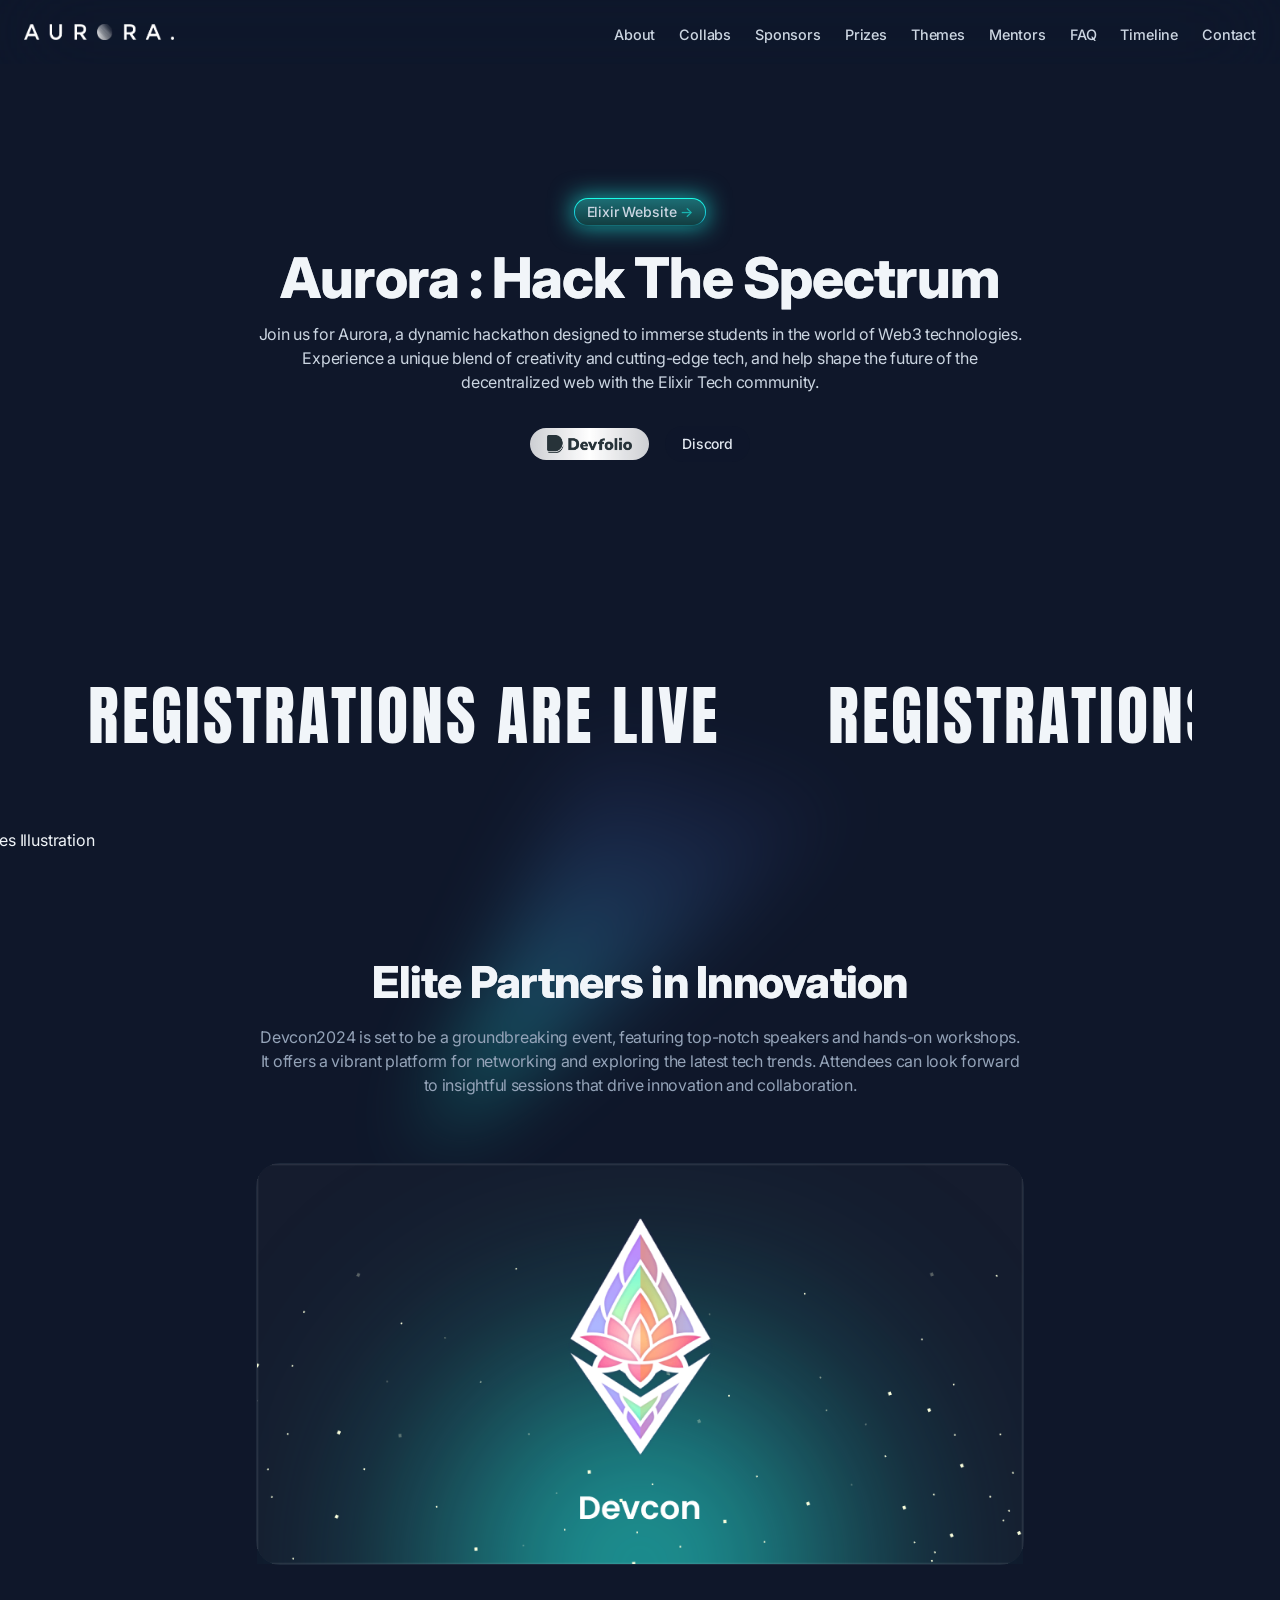
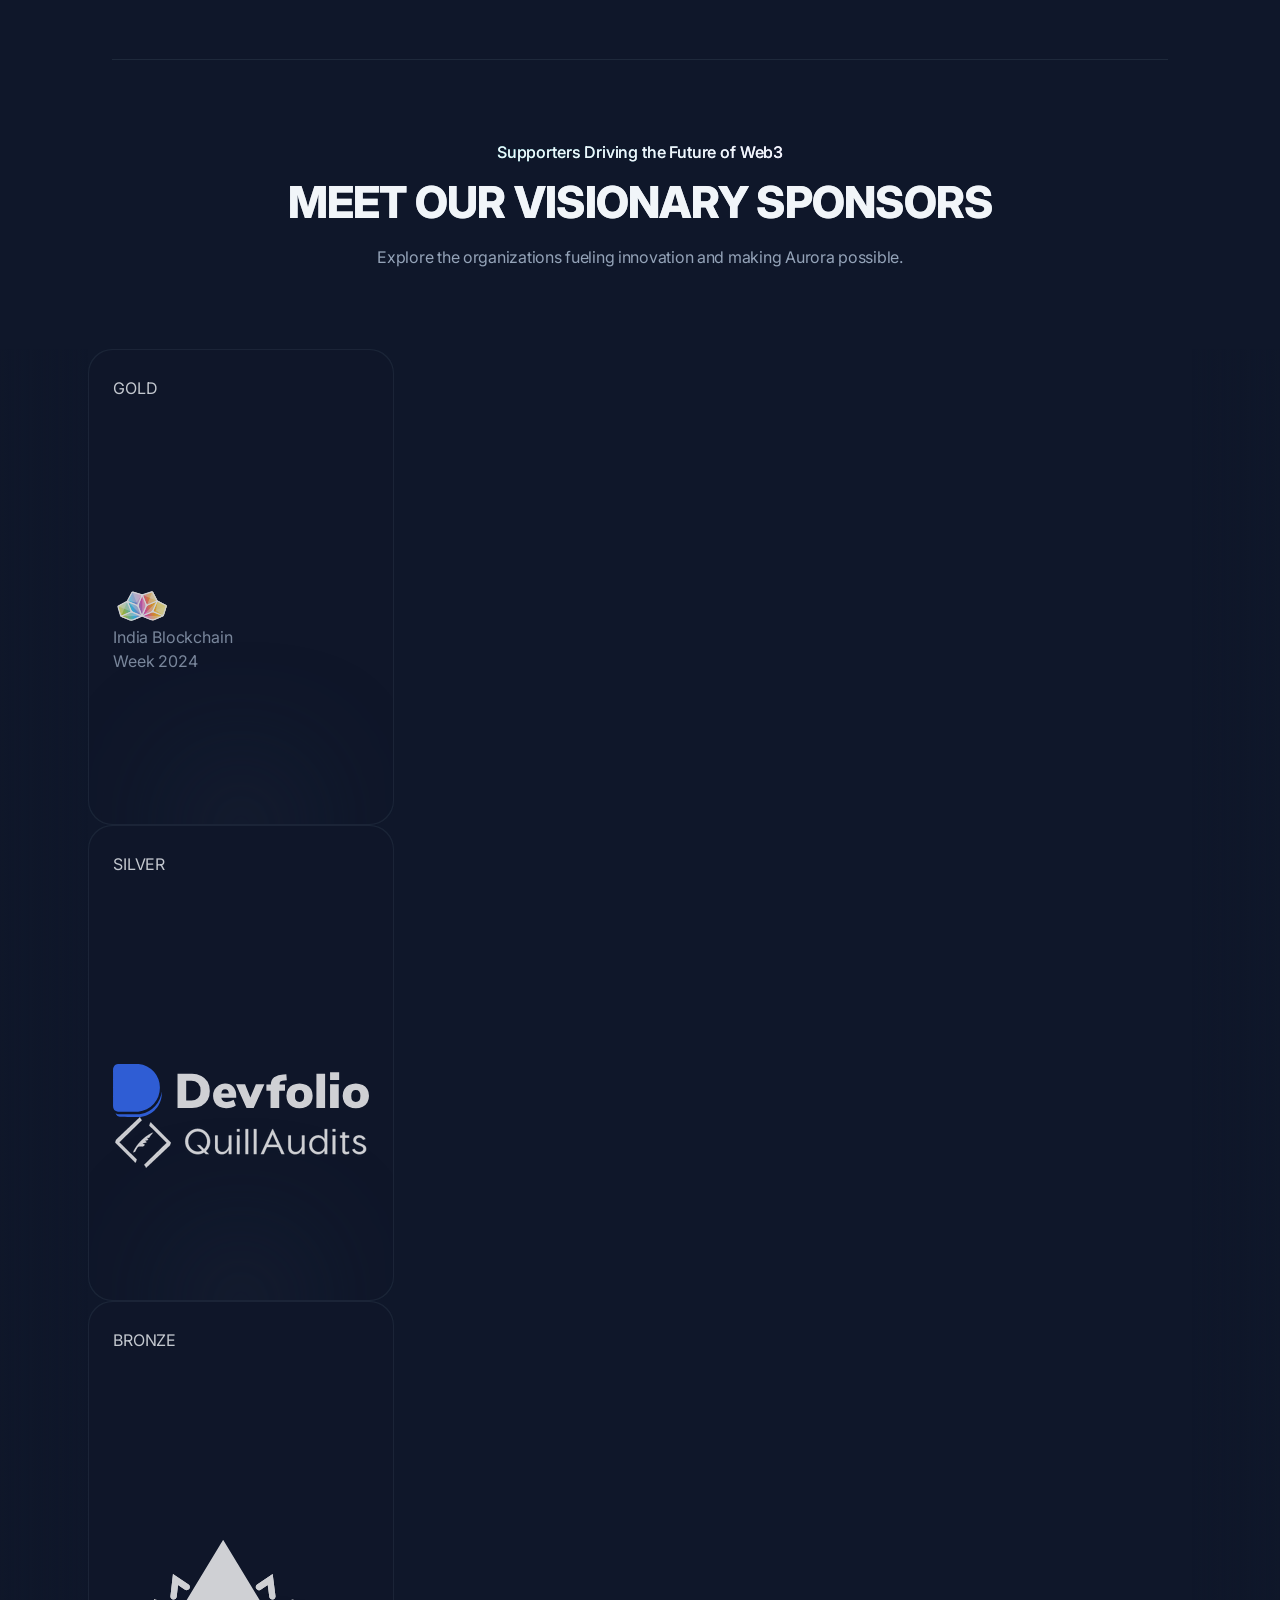
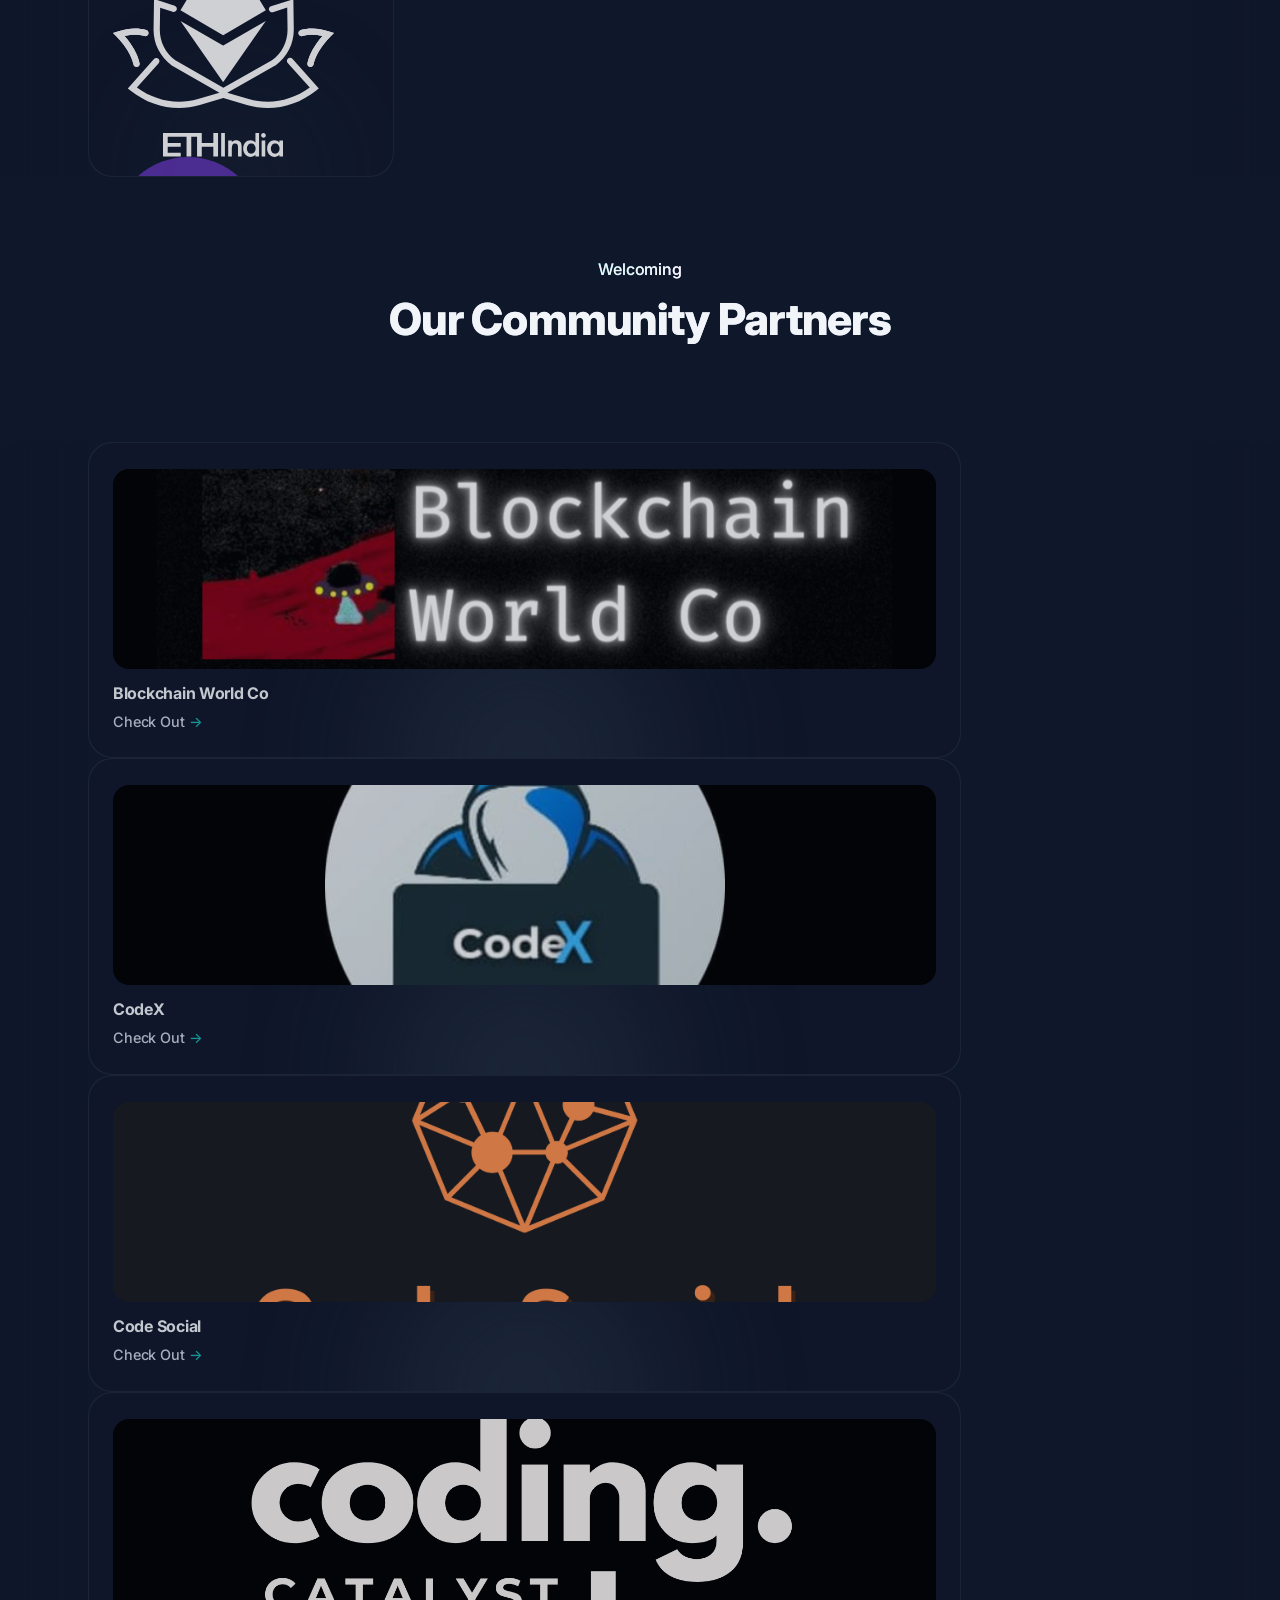
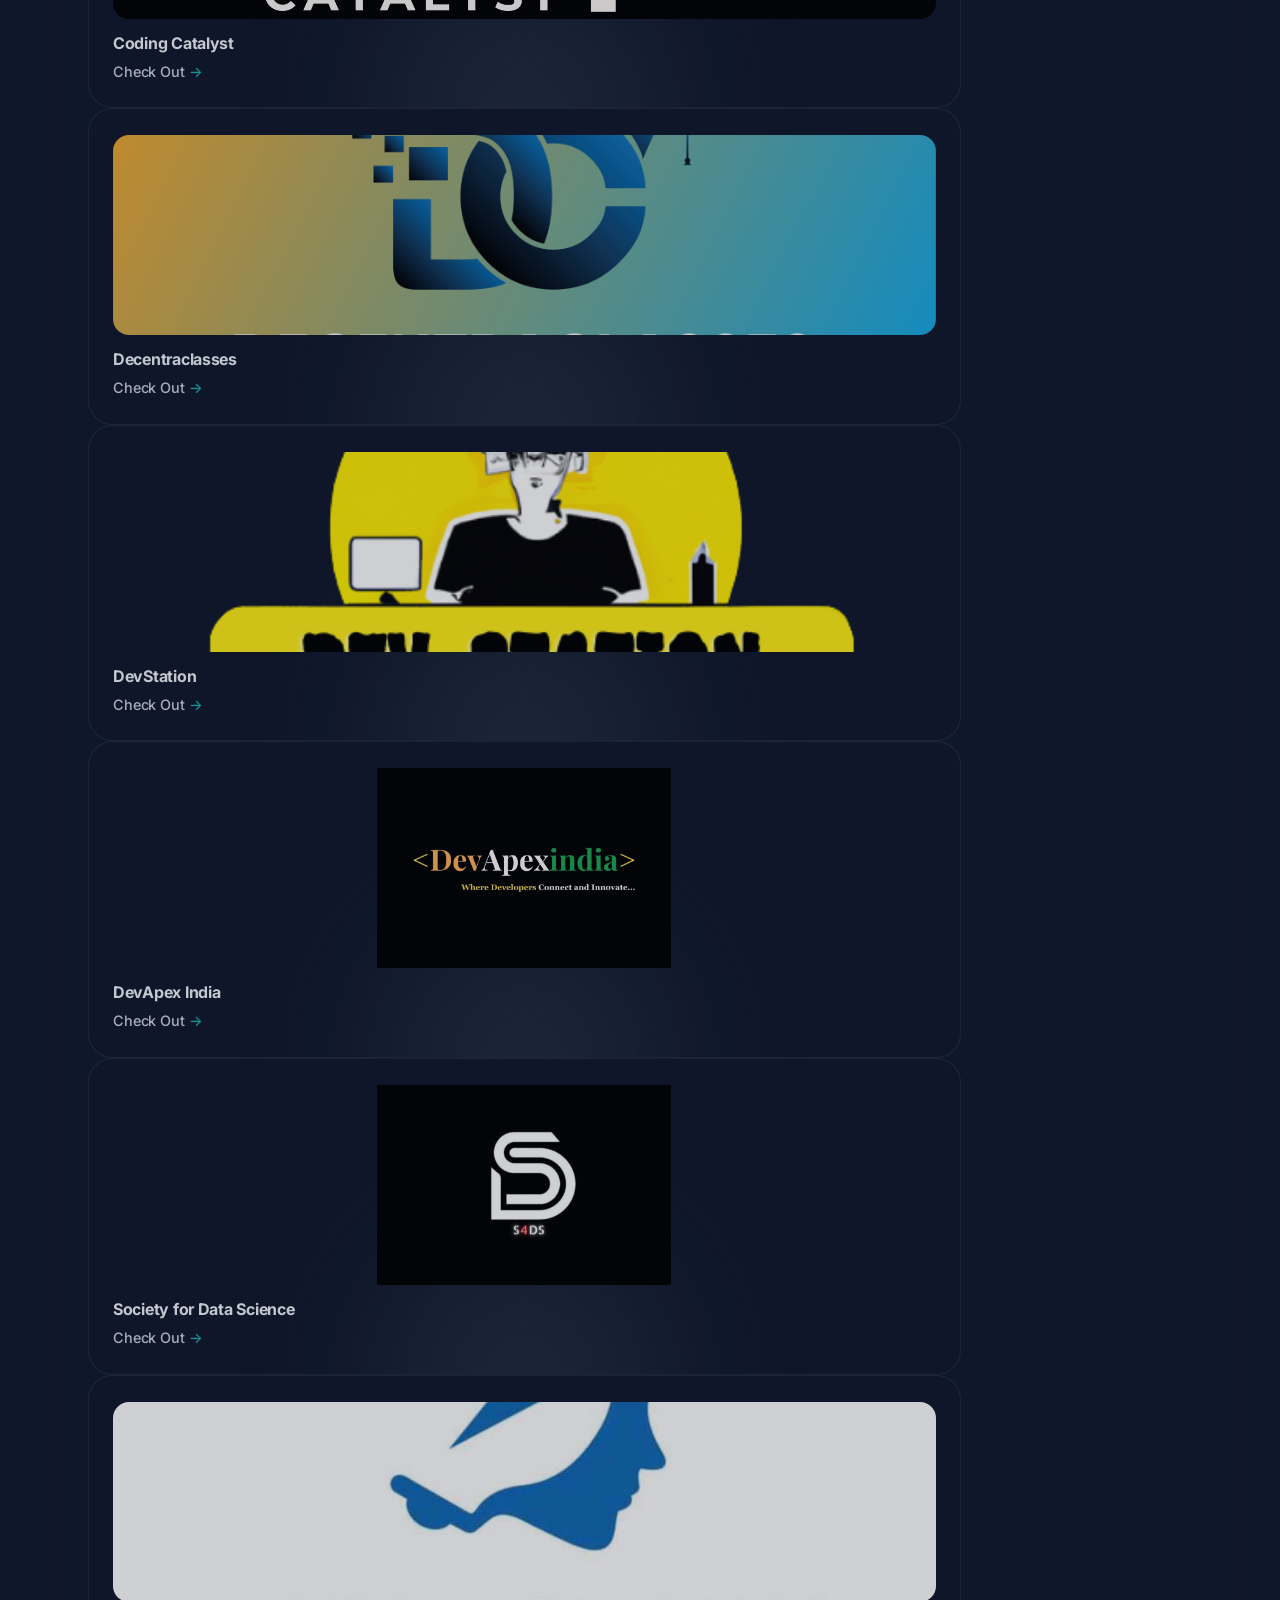
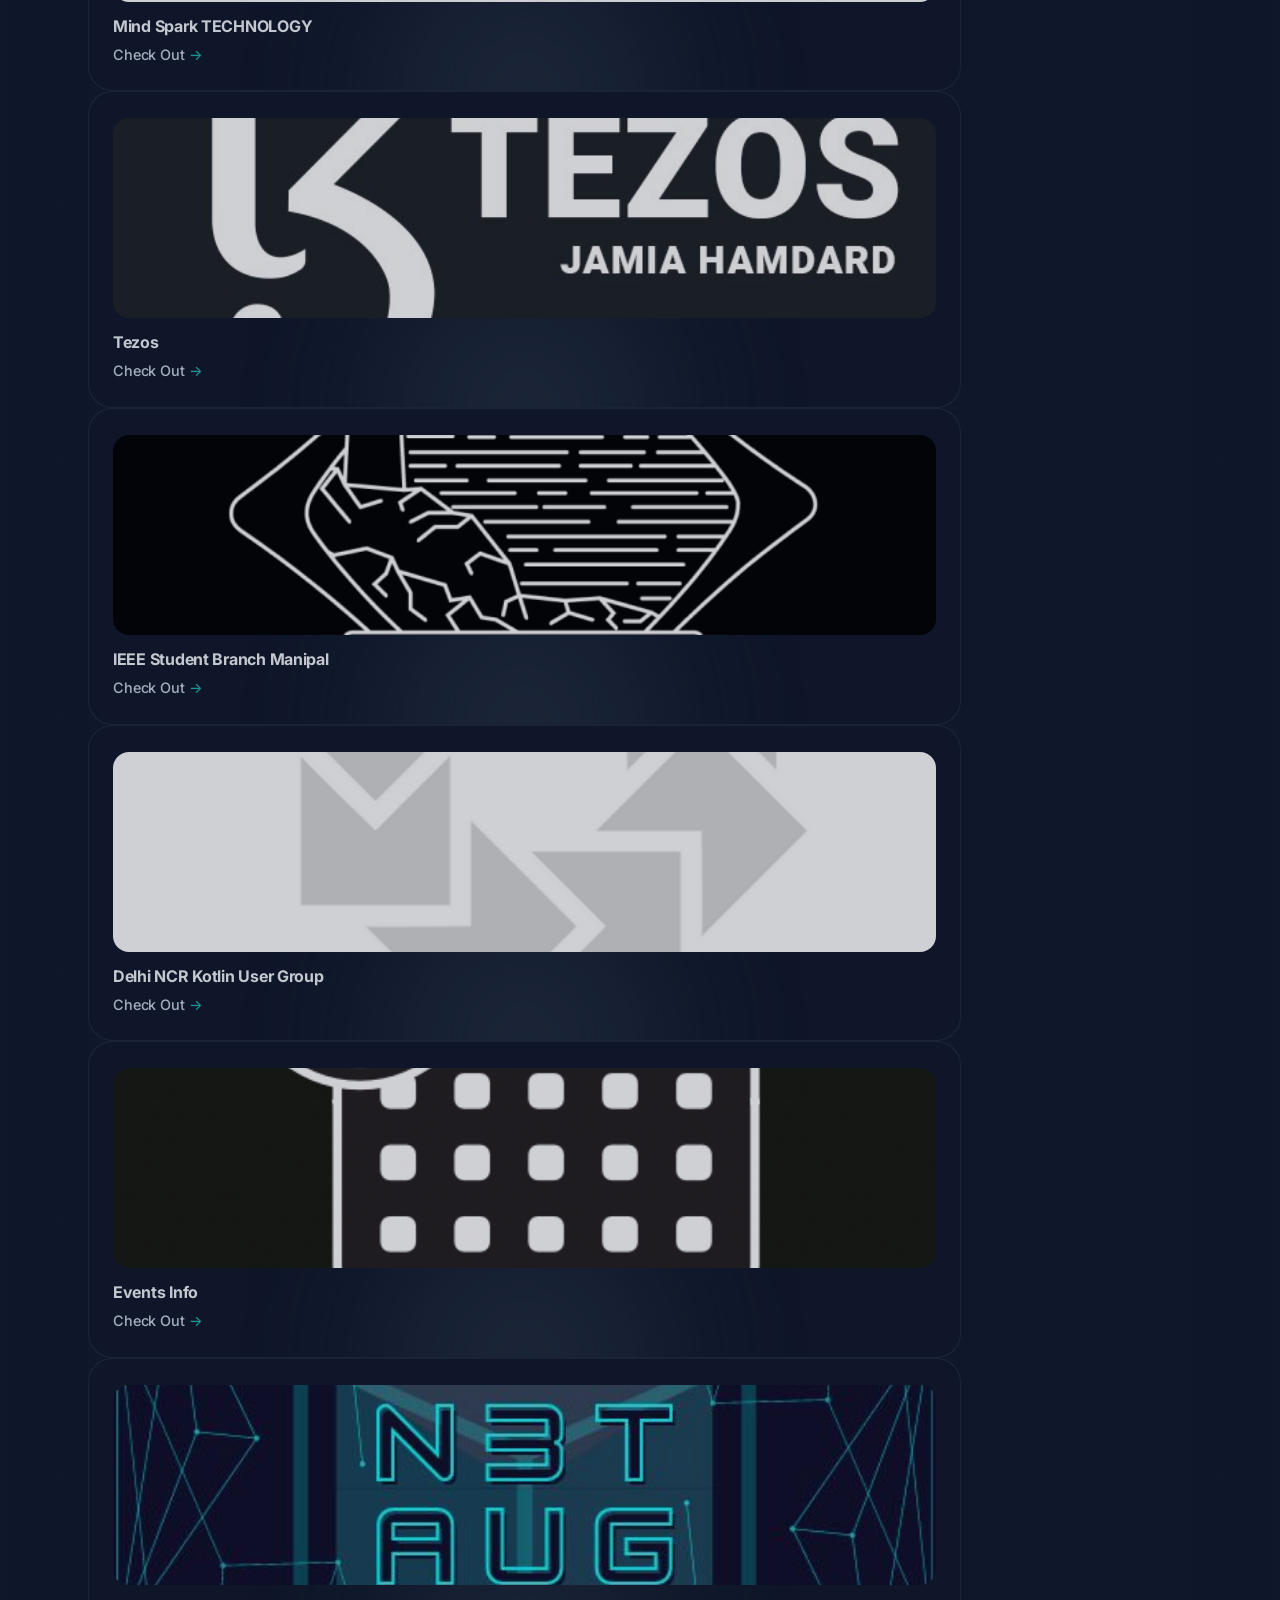
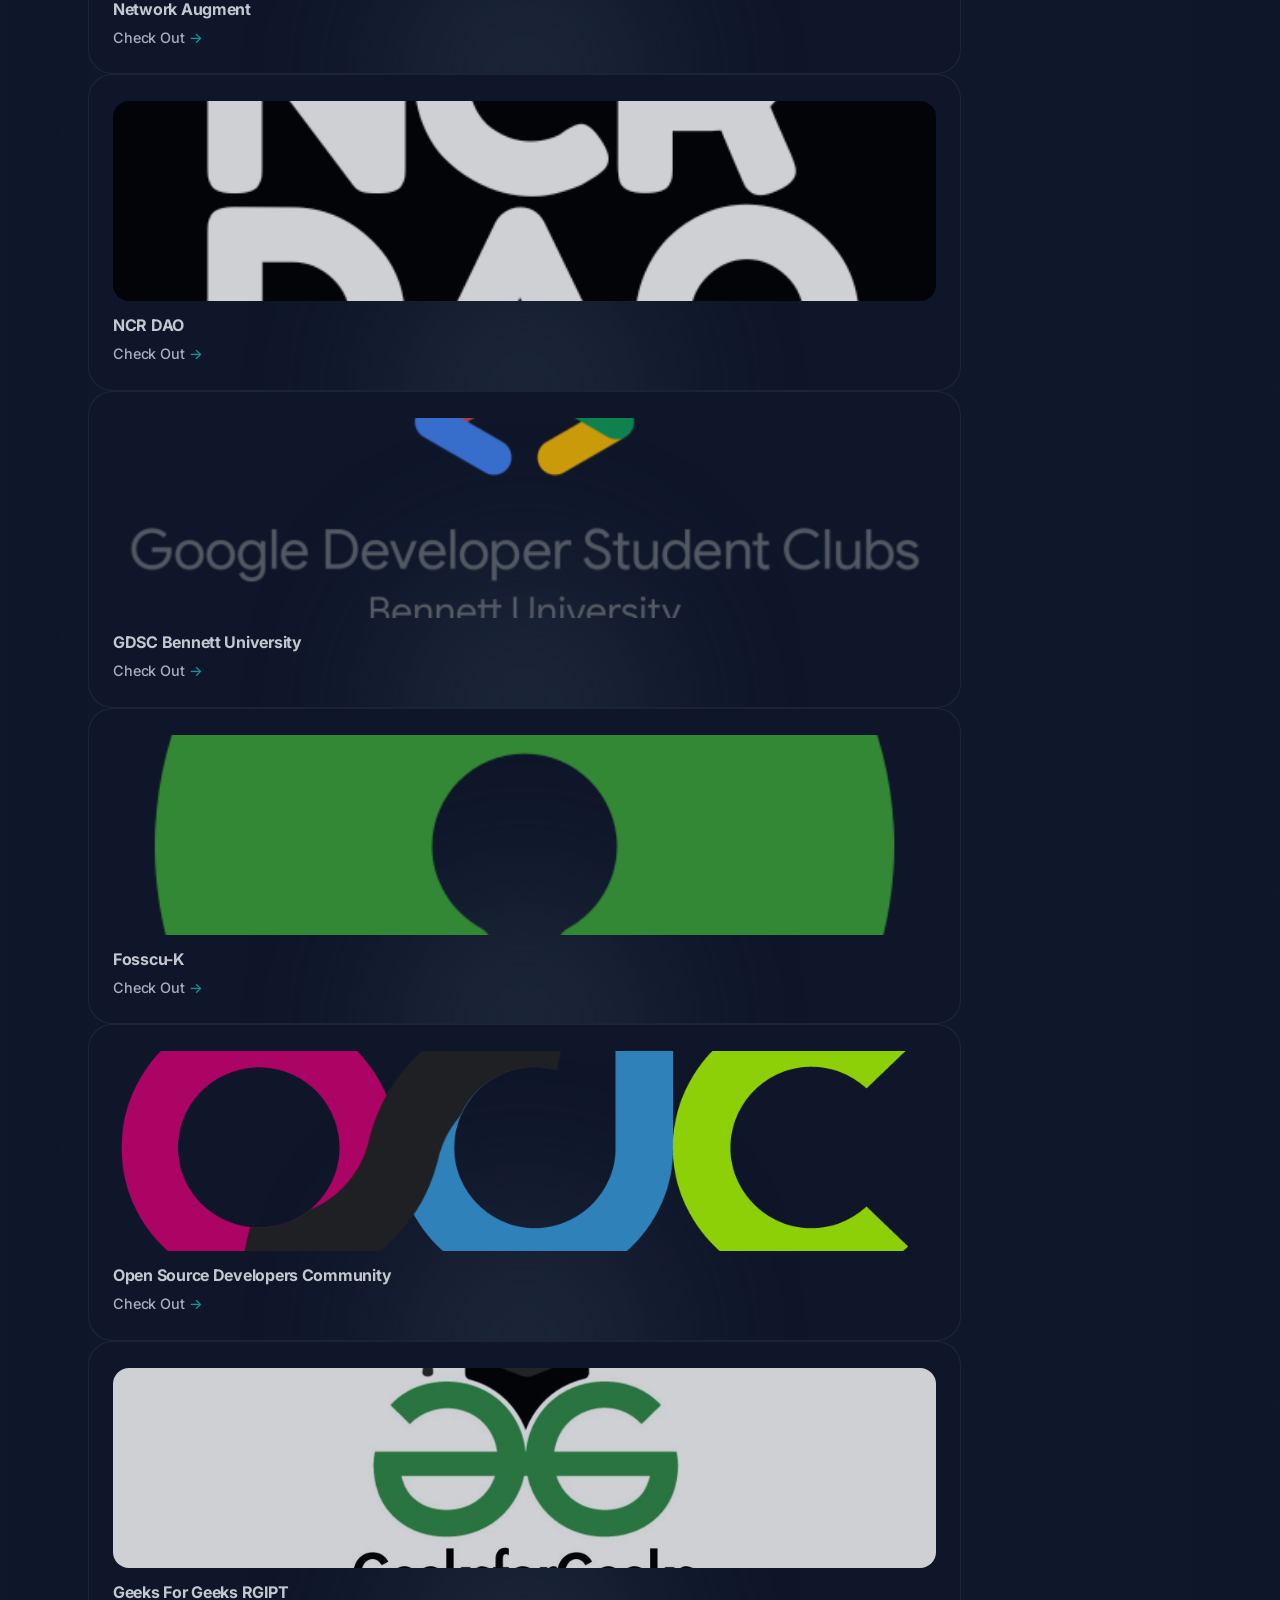
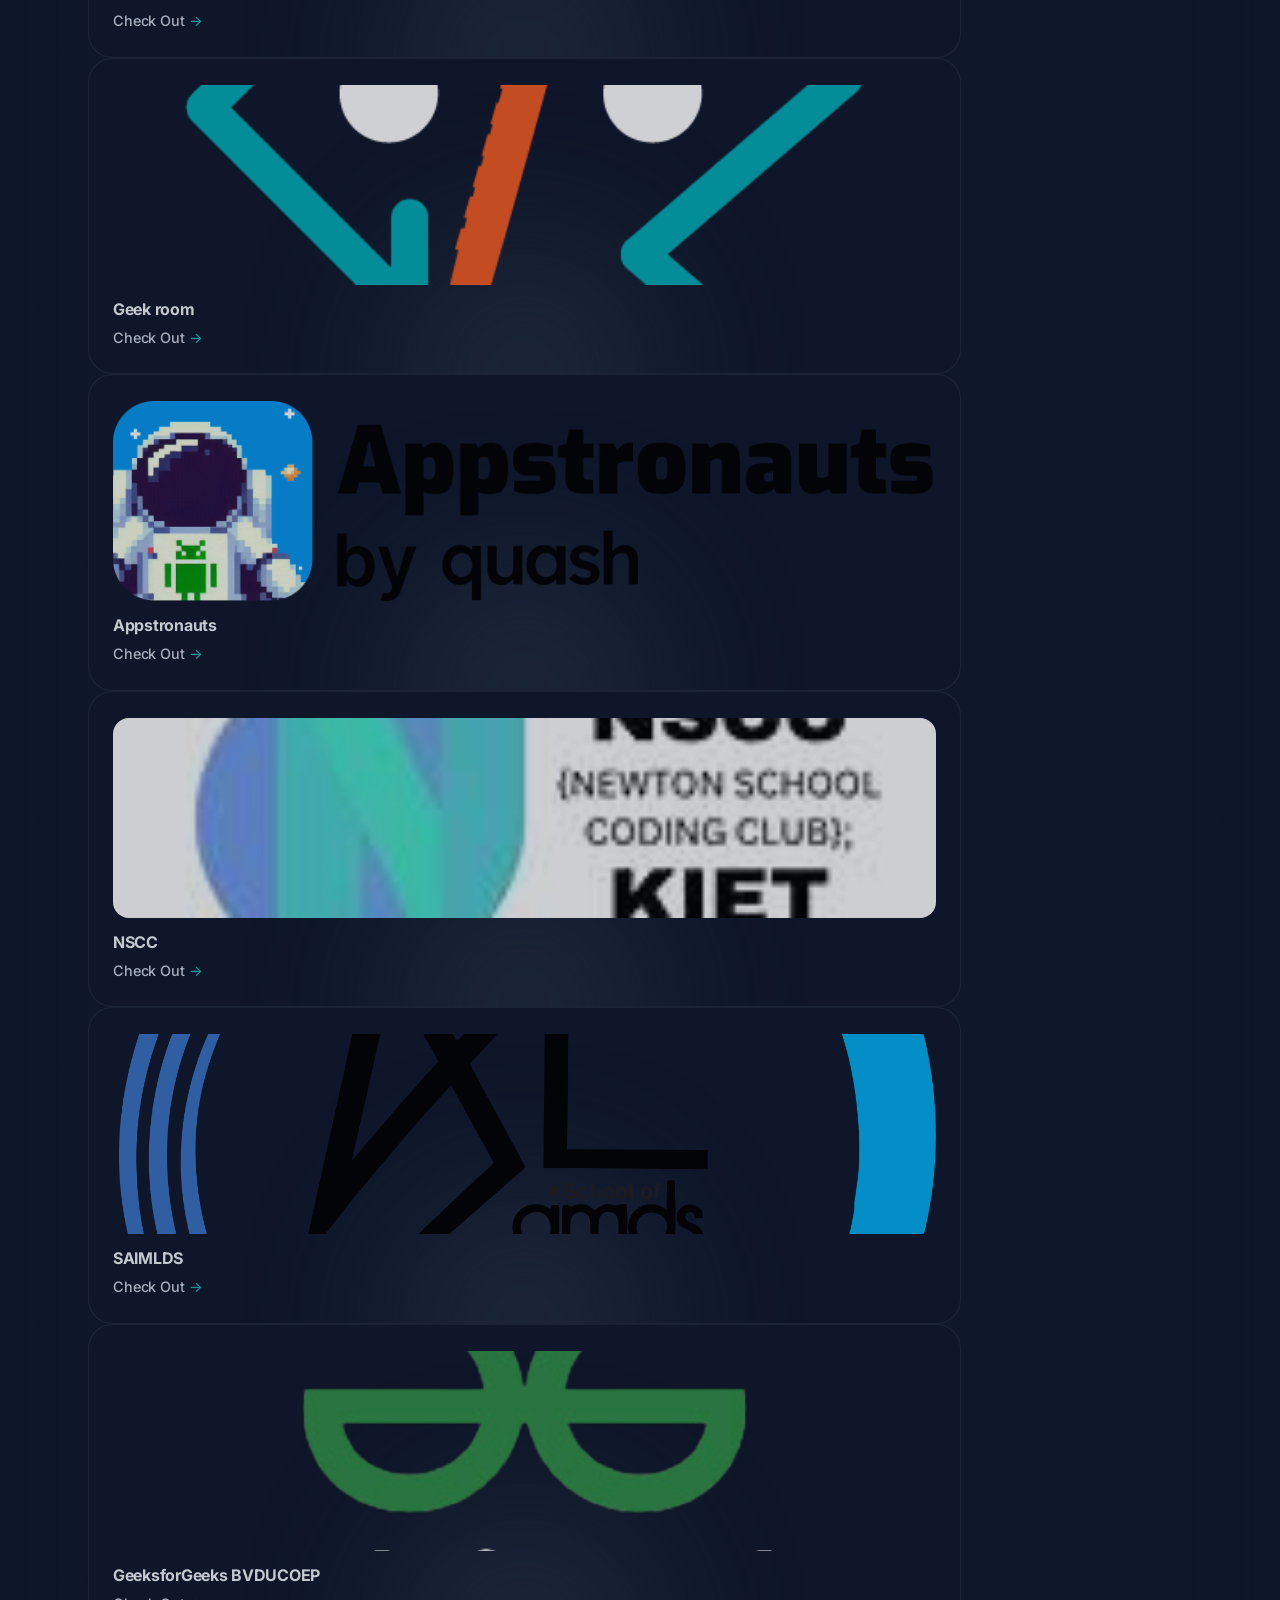
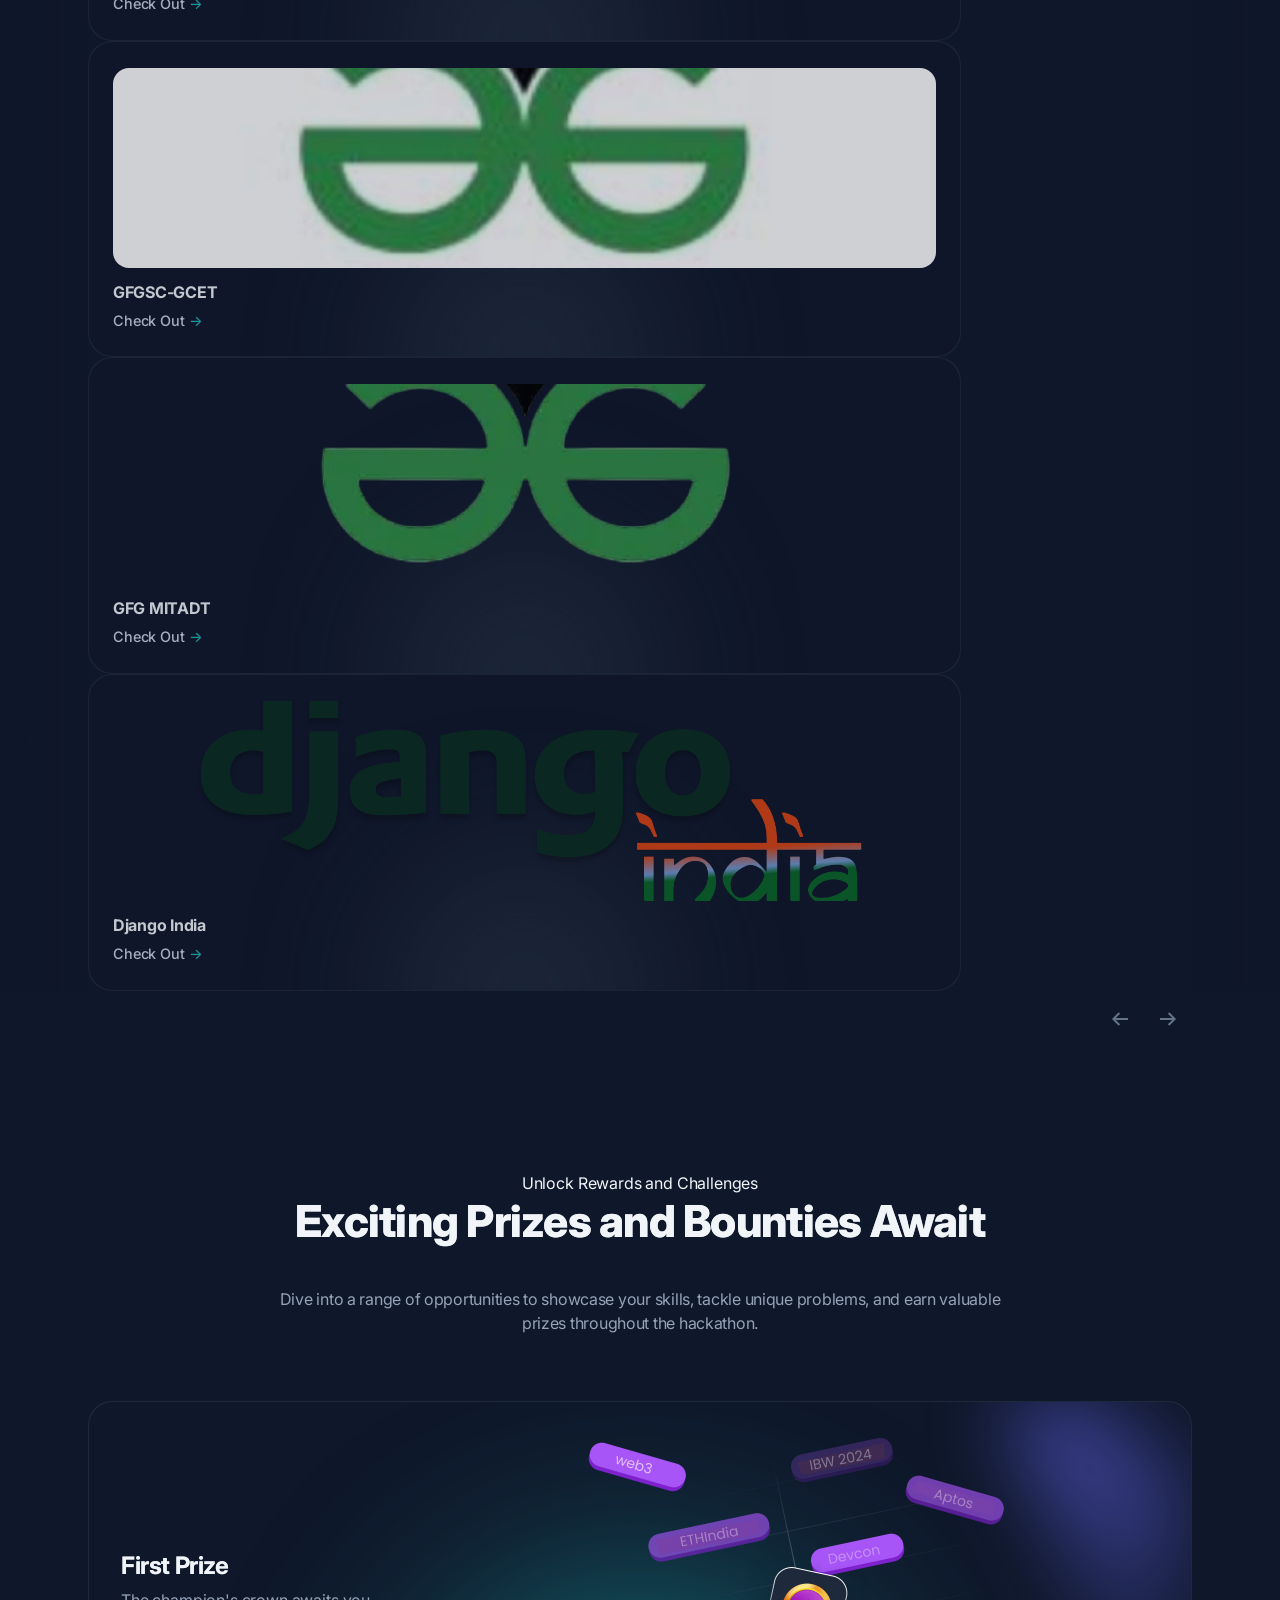
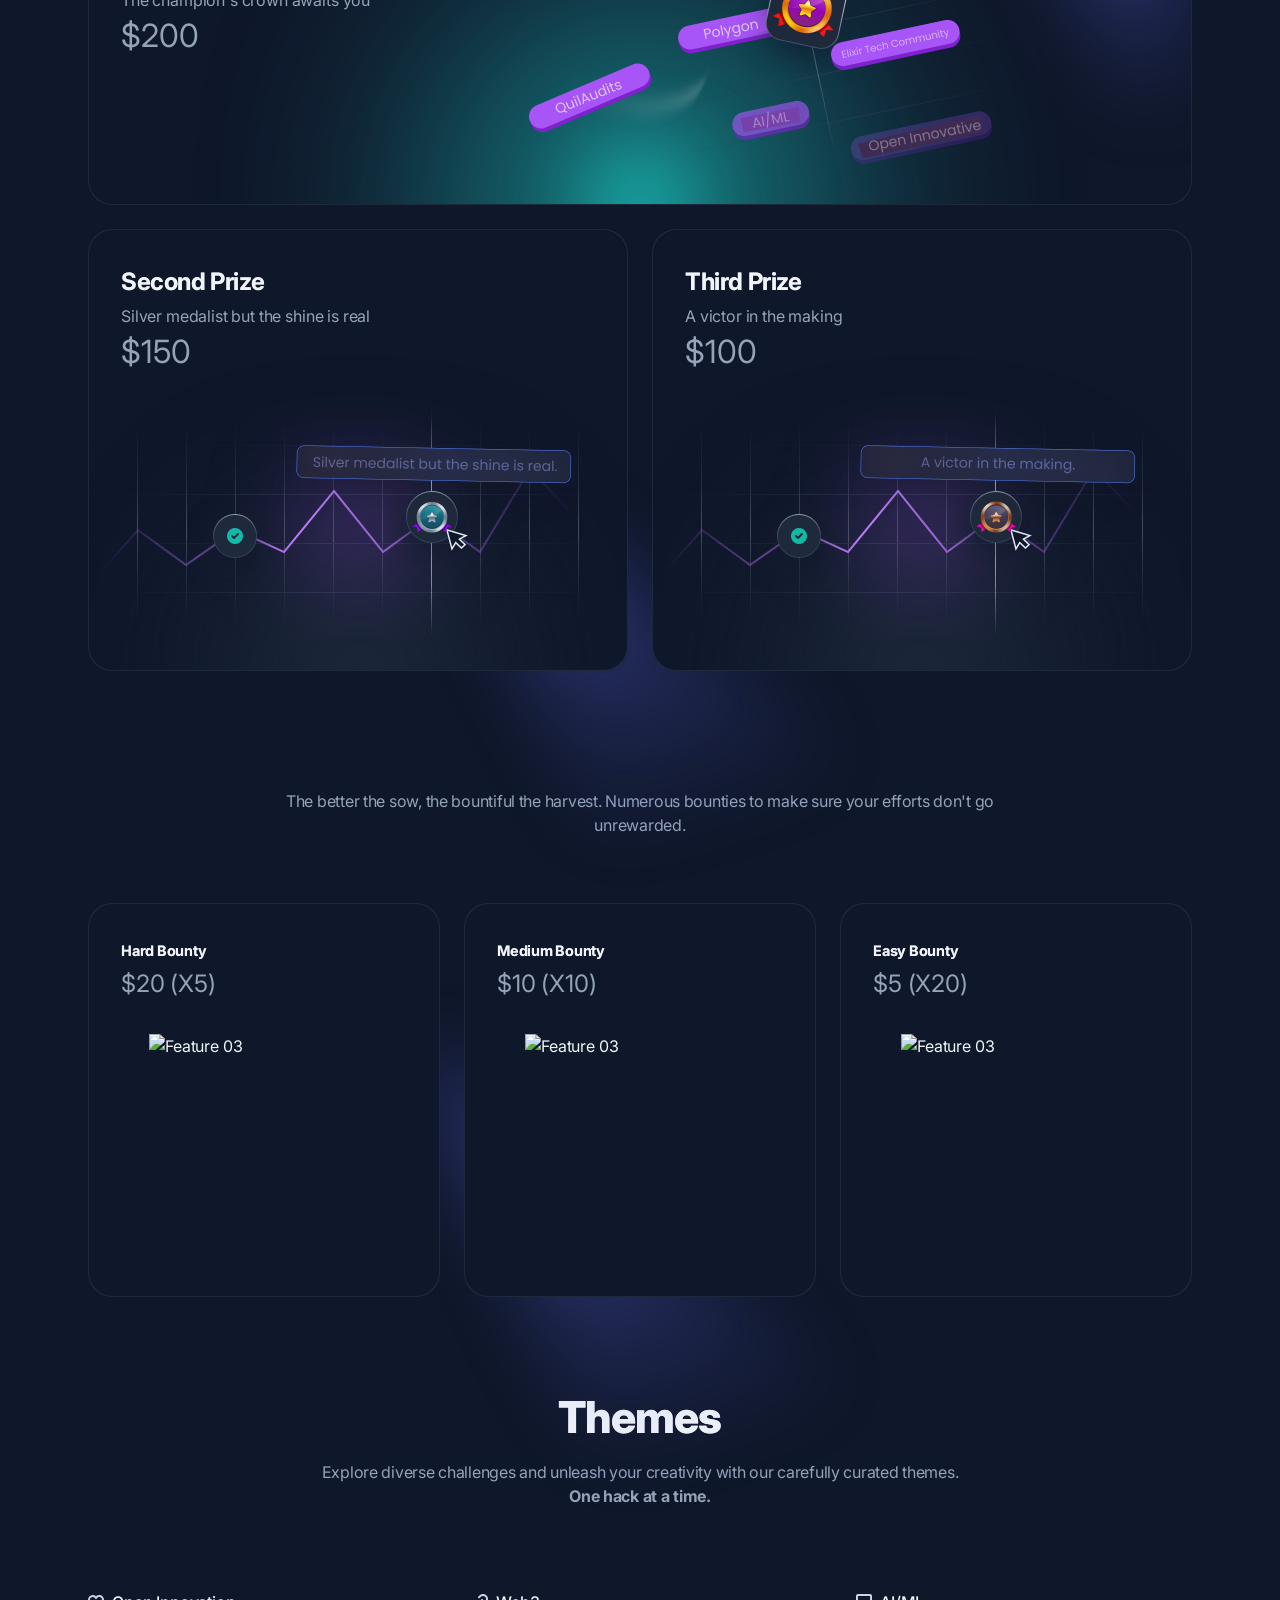
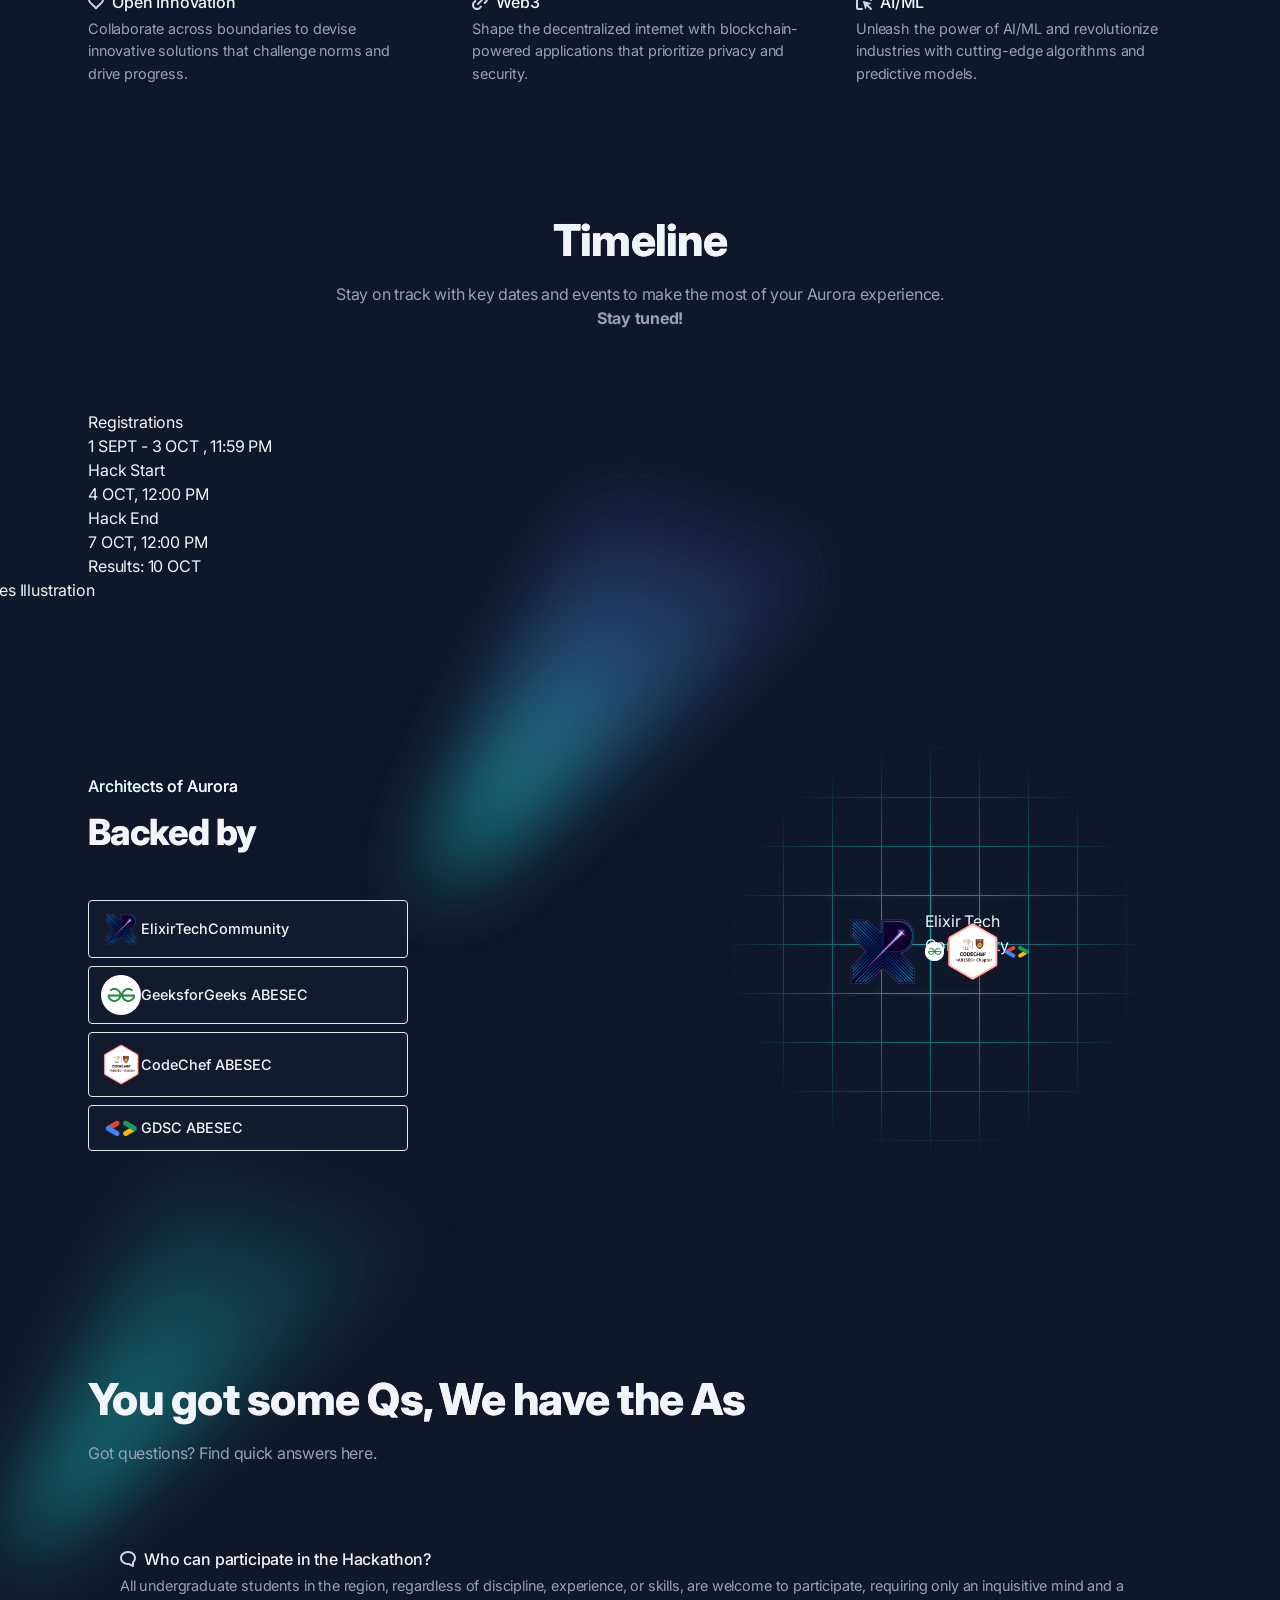
==== commit 88cd6bf8: "chore: update prize graphics Signed-off-by: Rudraksh Tyagi <59254790+dragon-slayer875@users.noreply." ====
--- a/index.html
+++ b/index.html
@@ -1448,7 +1448,7 @@
                       <!-- Image -->
                       <div class="ca60c cogav cytoa co970 c926l">
                         <img class="cl2cn cl2el cddhp cknuf cxjf2 cbixb cu5fu c9jv3 c11ot"
-                          src="./asset/stellar/images/feature-image-01.png" width="504" height="400" alt="Feature 01" />
+                          src="./asset/stellar/images/gold-prize-aurora.png" width="504" height="400" alt="Feature 01" />
                       </div>
                     </div>
                   </div>
@@ -1484,7 +1484,7 @@
                       <!-- Image -->
                       <div class="ca60c cogav cytoa co970 c926l cq699">
                         <img class="cl2cn cl2el cddhp cknuf cxjf2 cbixb cu5fu c9jv3 c41ju c11ot"
-                          src="./asset/stellar/images/feature-image-02.png" width="536" height="230" alt="Feature 02" />
+                          src="./asset/stellar/images/silver-prize-aurora.png" width="536" height="230" alt="Feature 02" />
                       </div>
                     </div>
                   </div>
@@ -1520,7 +1520,7 @@
                       <!-- Image -->
                       <div class="ca60c cogav cytoa co970 c926l cq699">
                         <img class="cl2cn cl2el cddhp cknuf cxjf2 cbixb cu5fu c9jv3 c41ju c11ot"
-                          src="./asset/stellar/images/feature-image-02.png" width="536" height="230" alt="Feature 02" />
+                          src="./asset/stellar/images/bronze-prize-aurora.png" width="536" height="230" alt="Feature 02" />
                       </div>
                     </div>
                   </div>
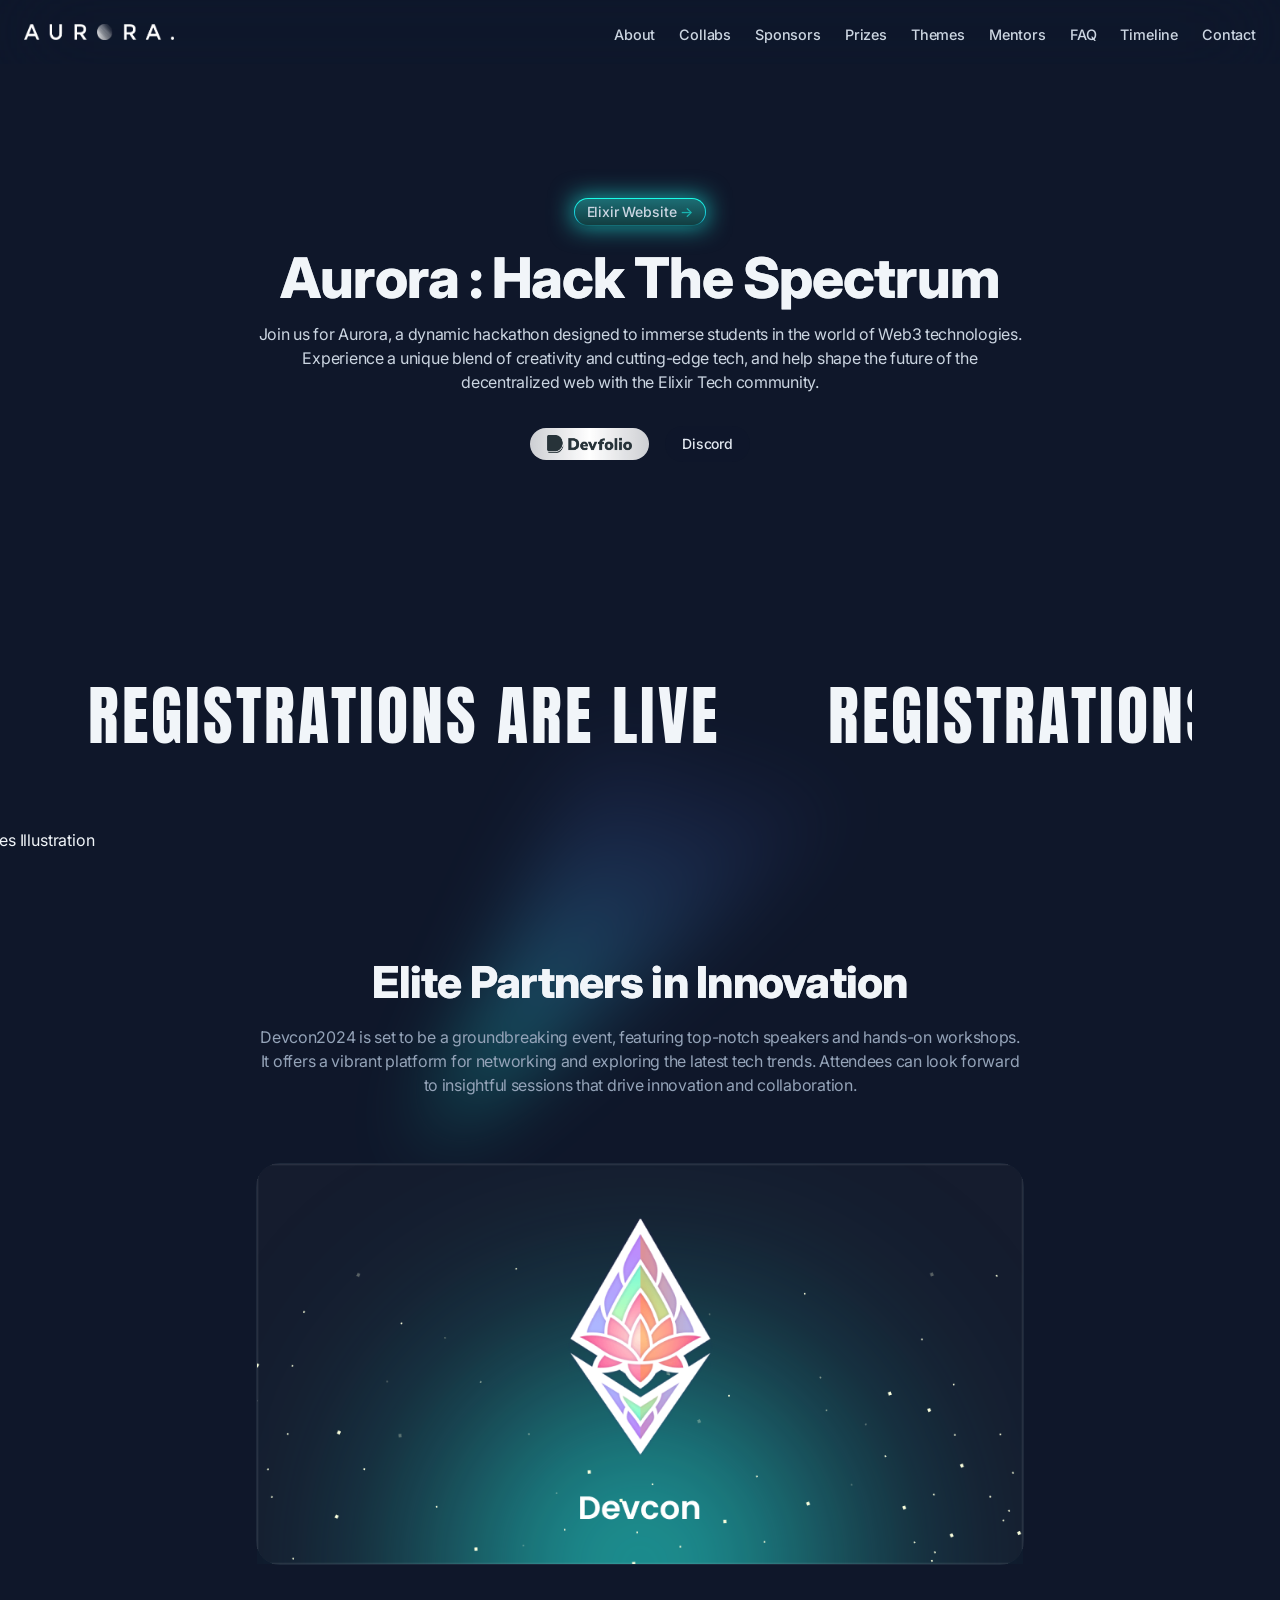
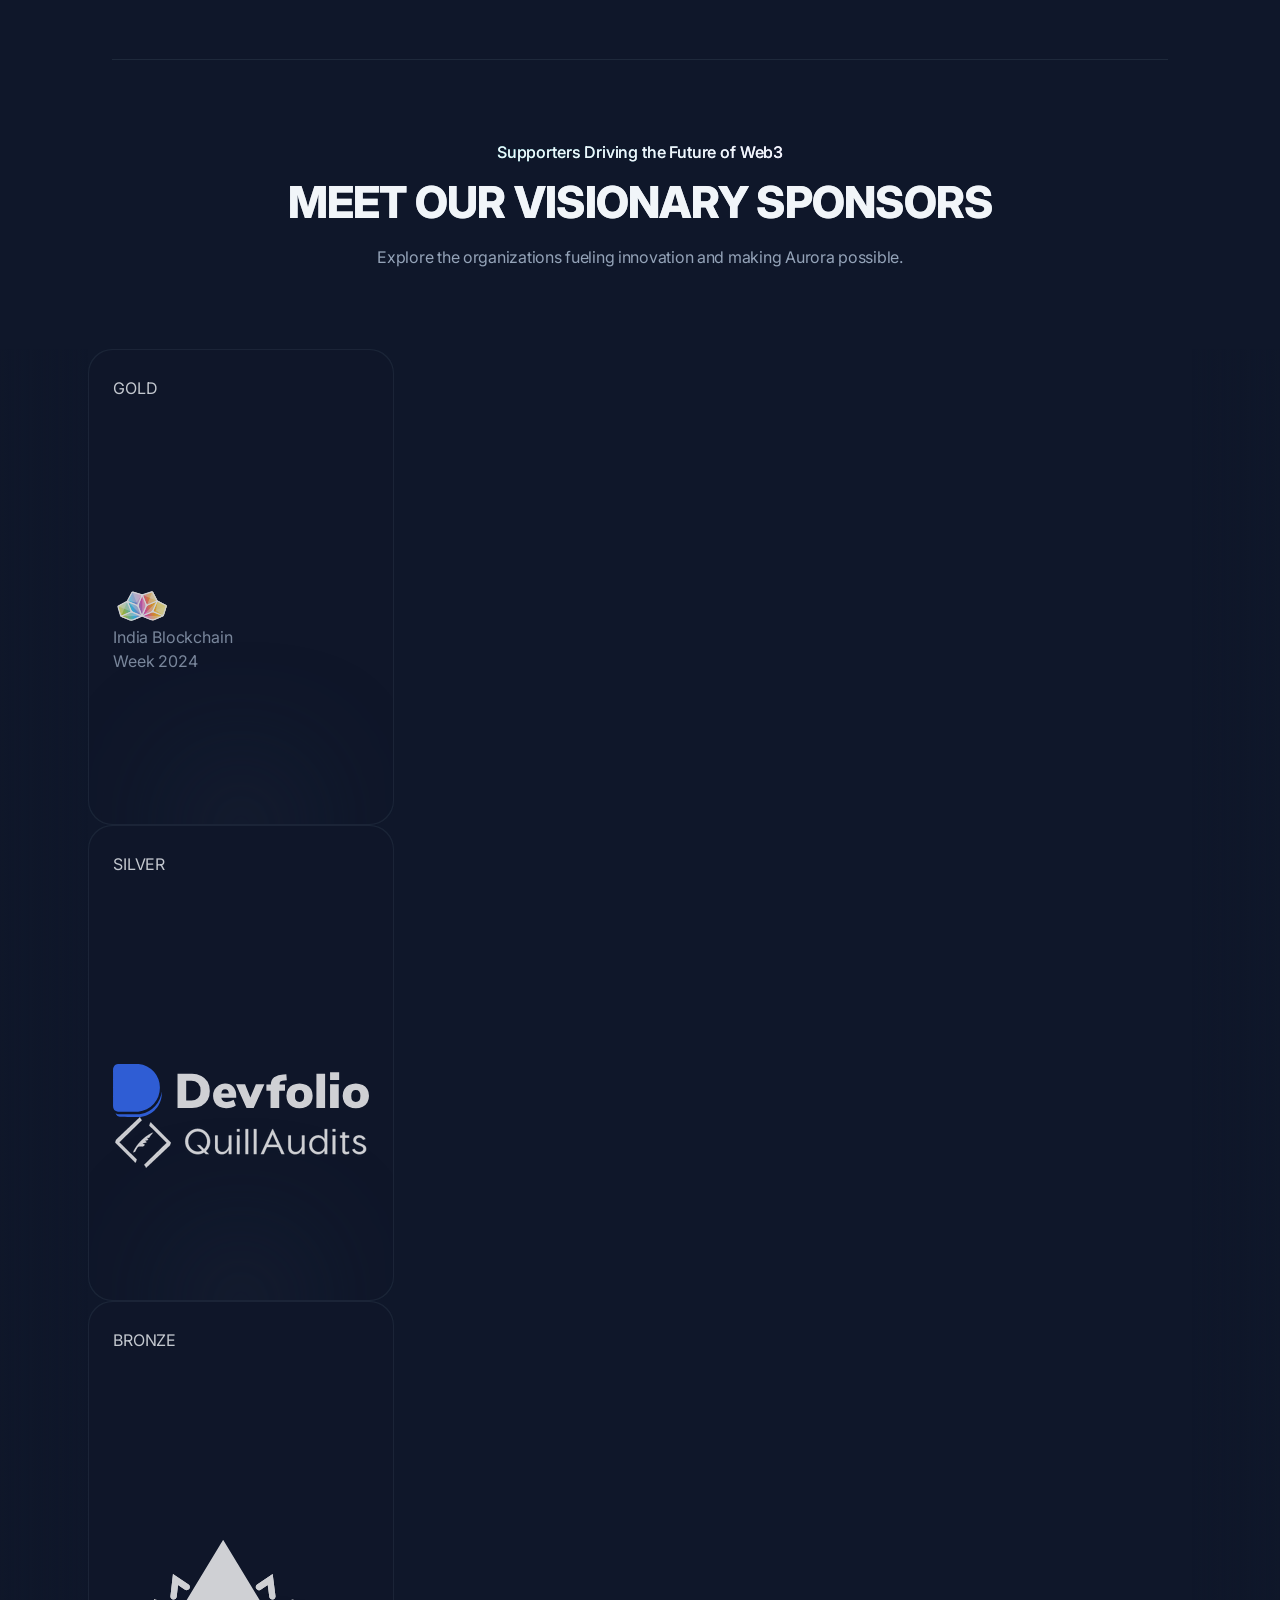
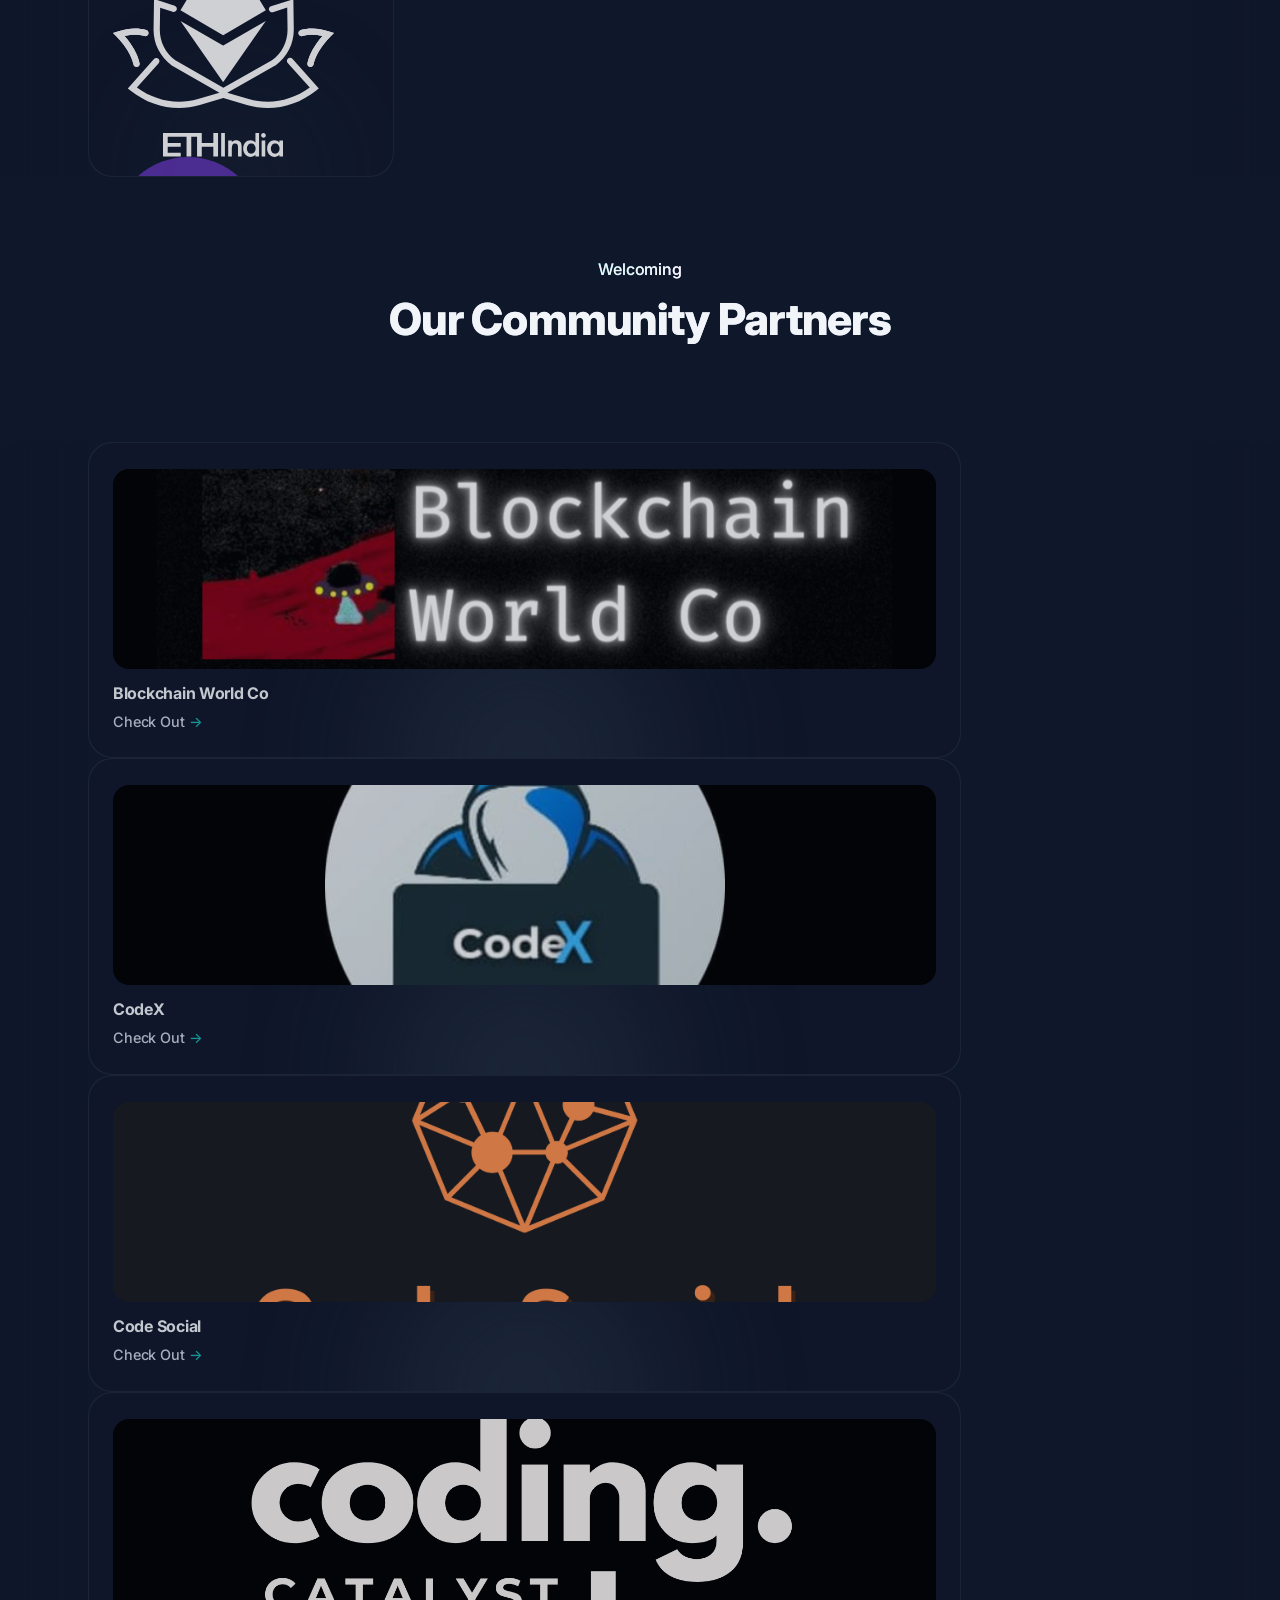
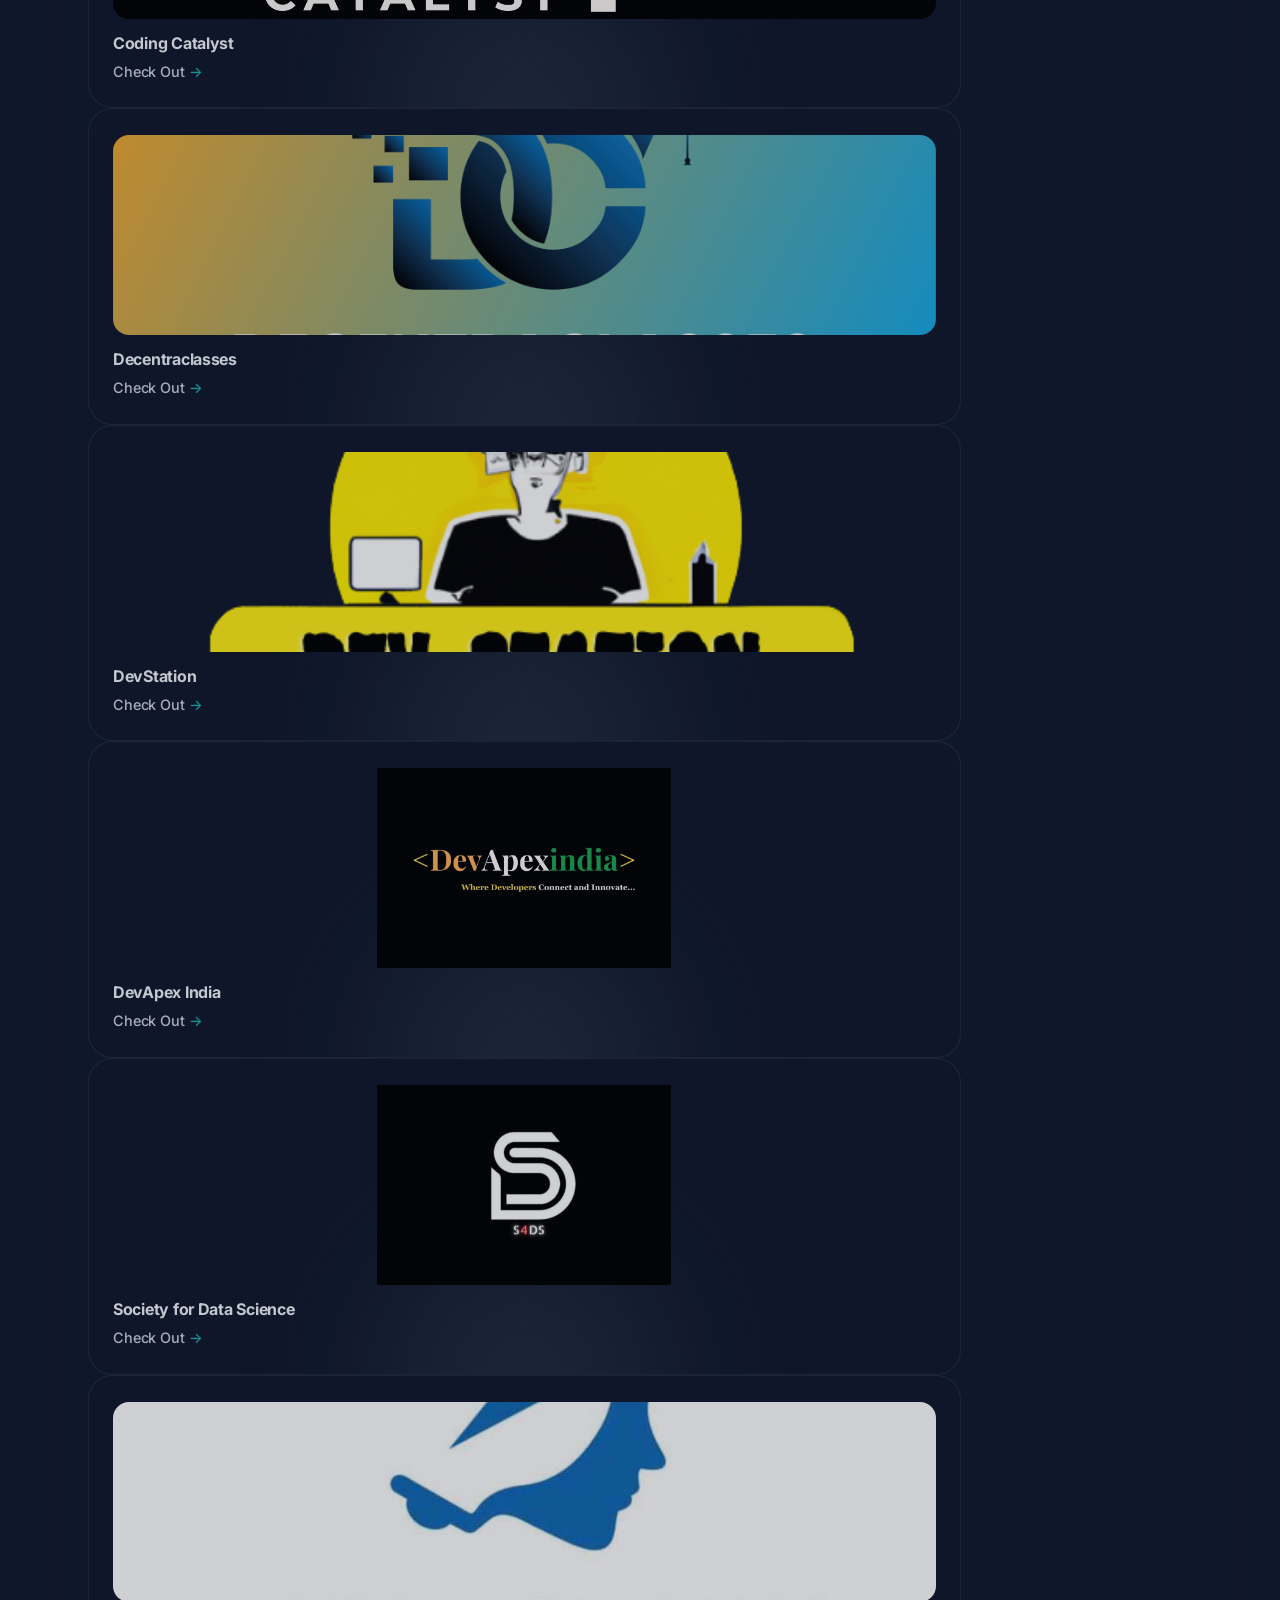
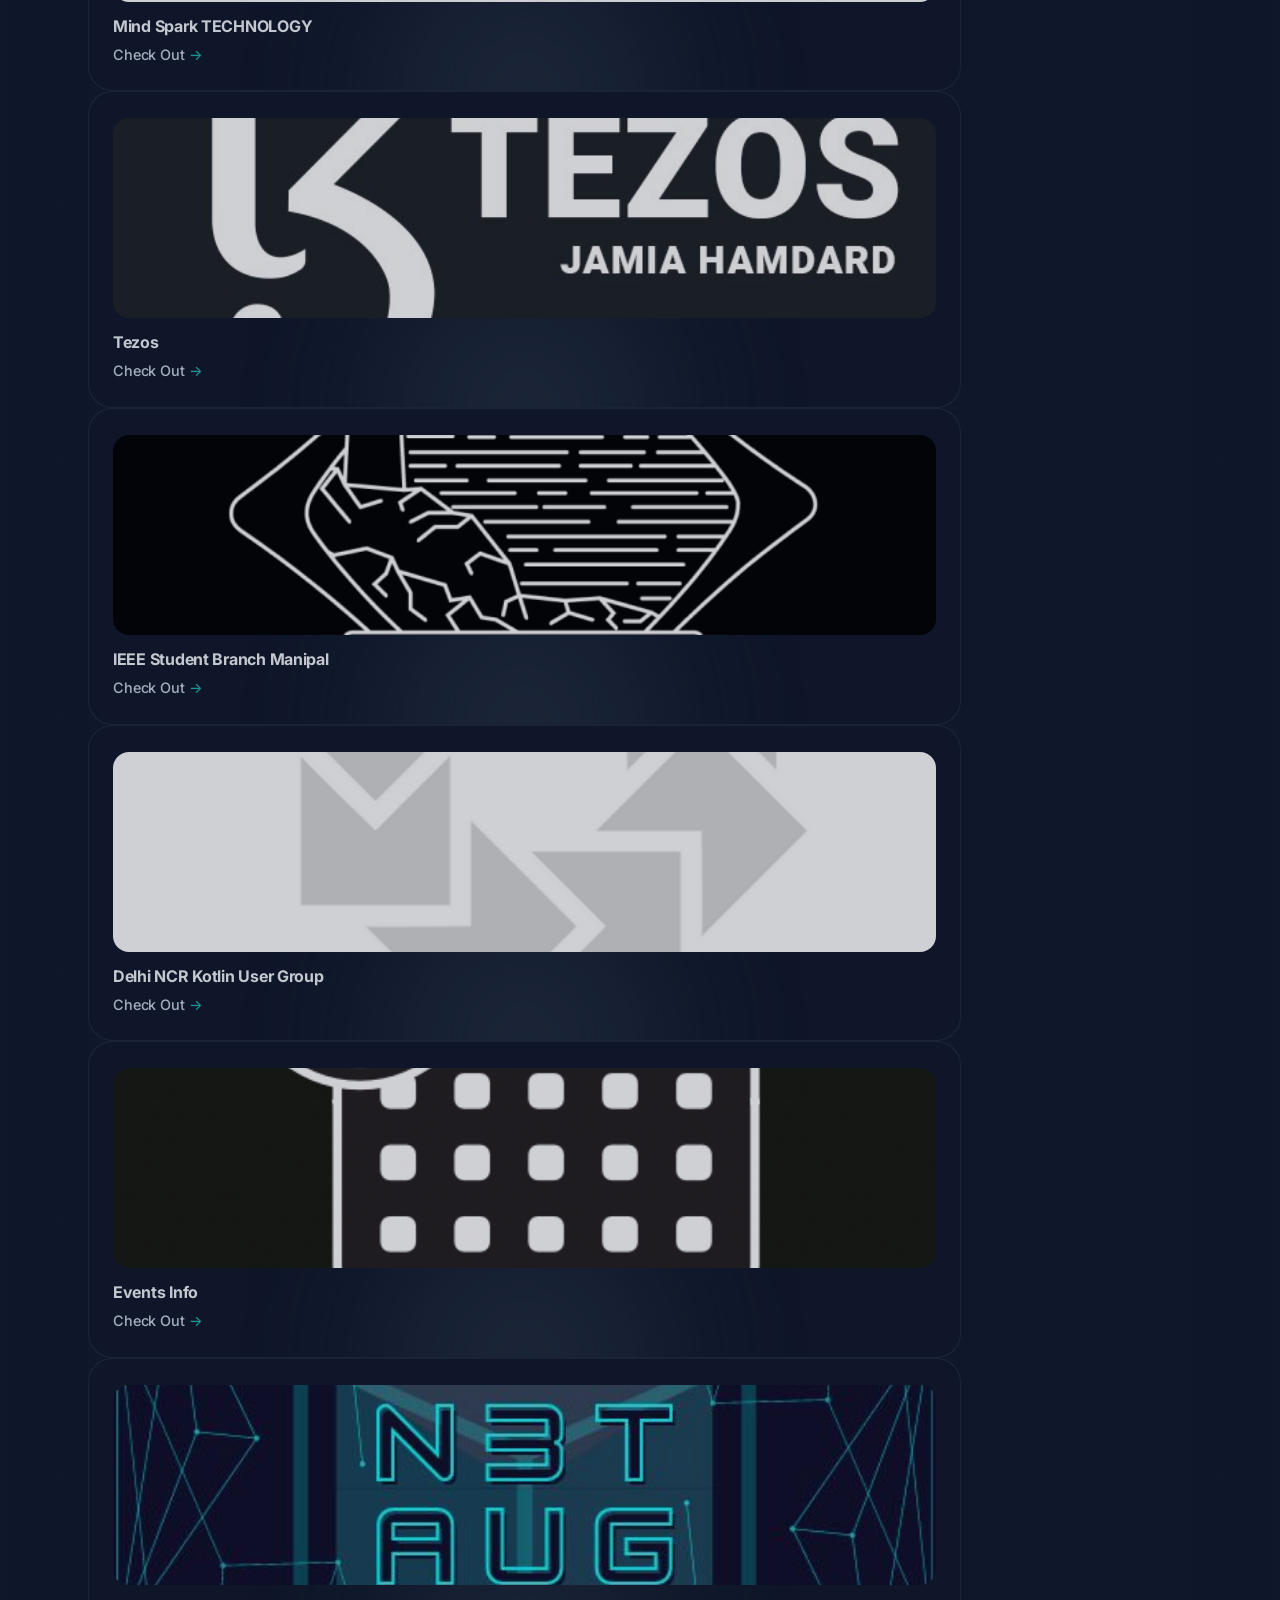
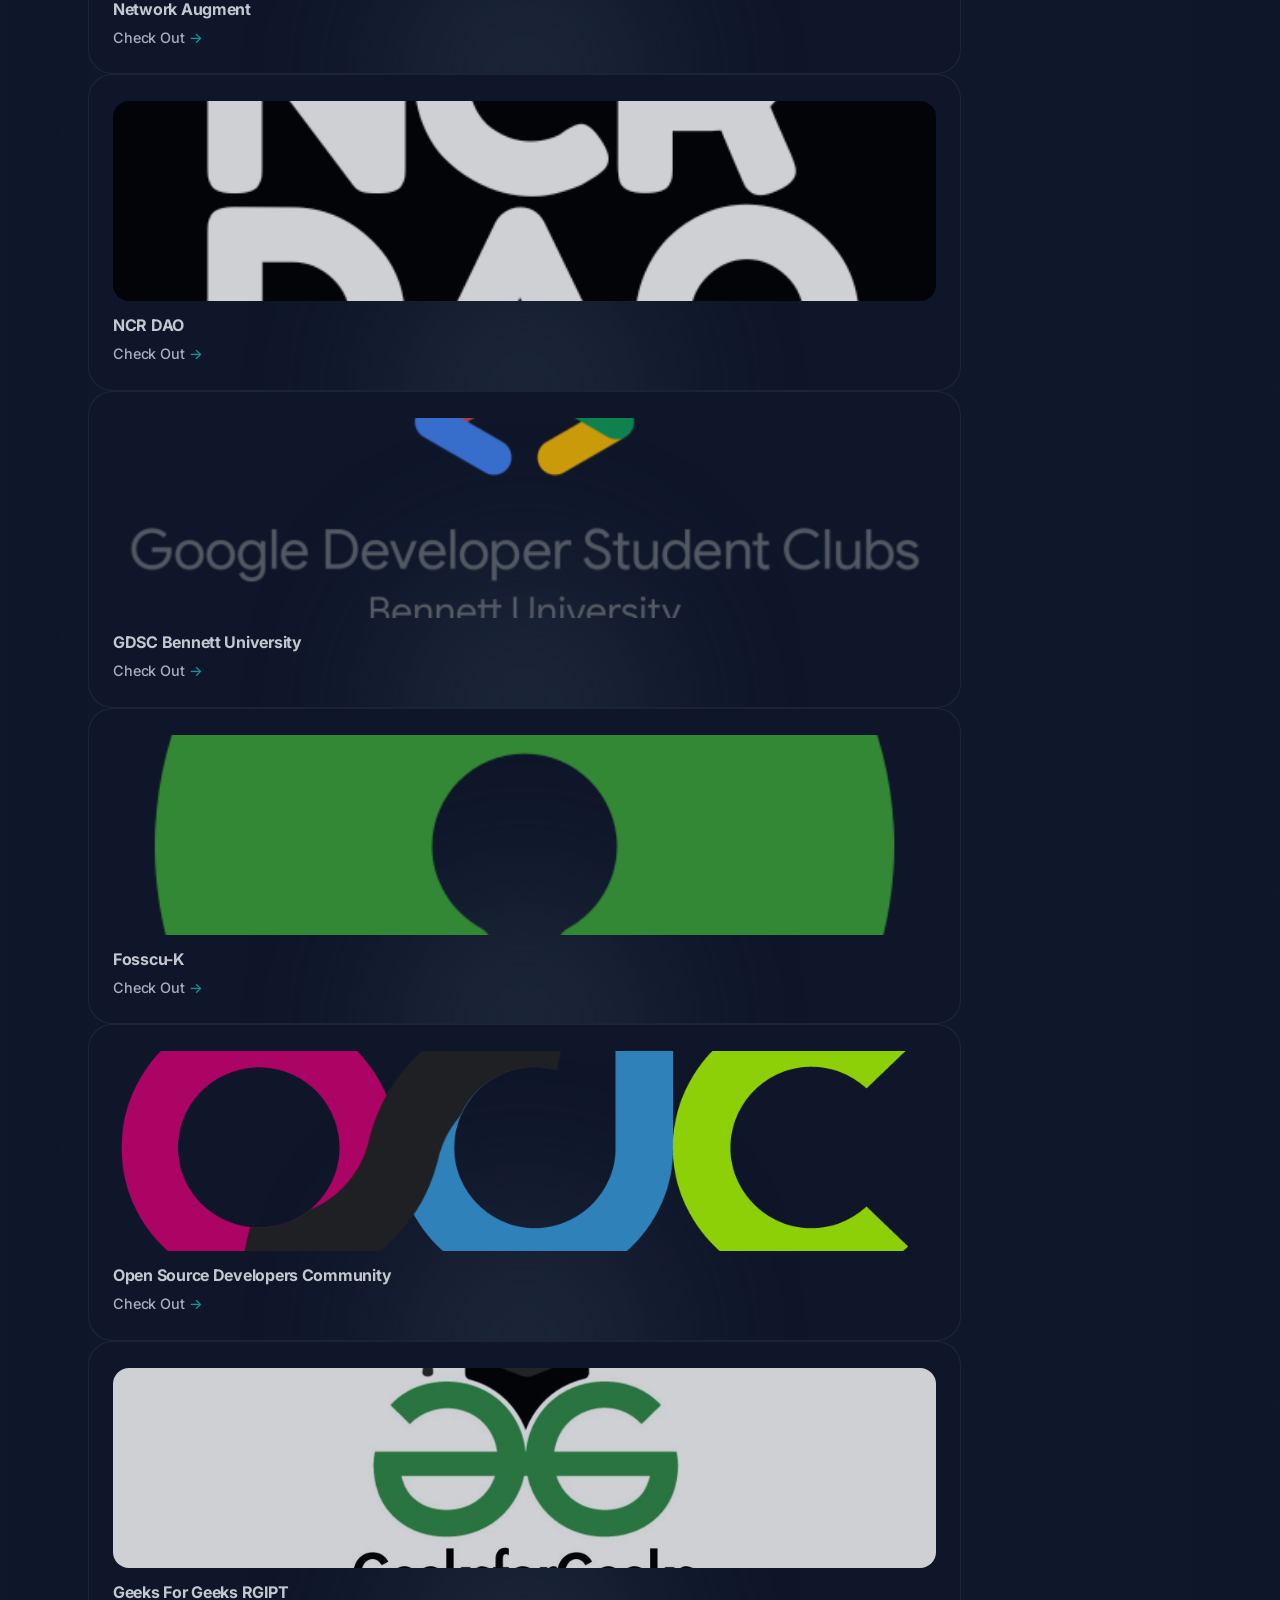
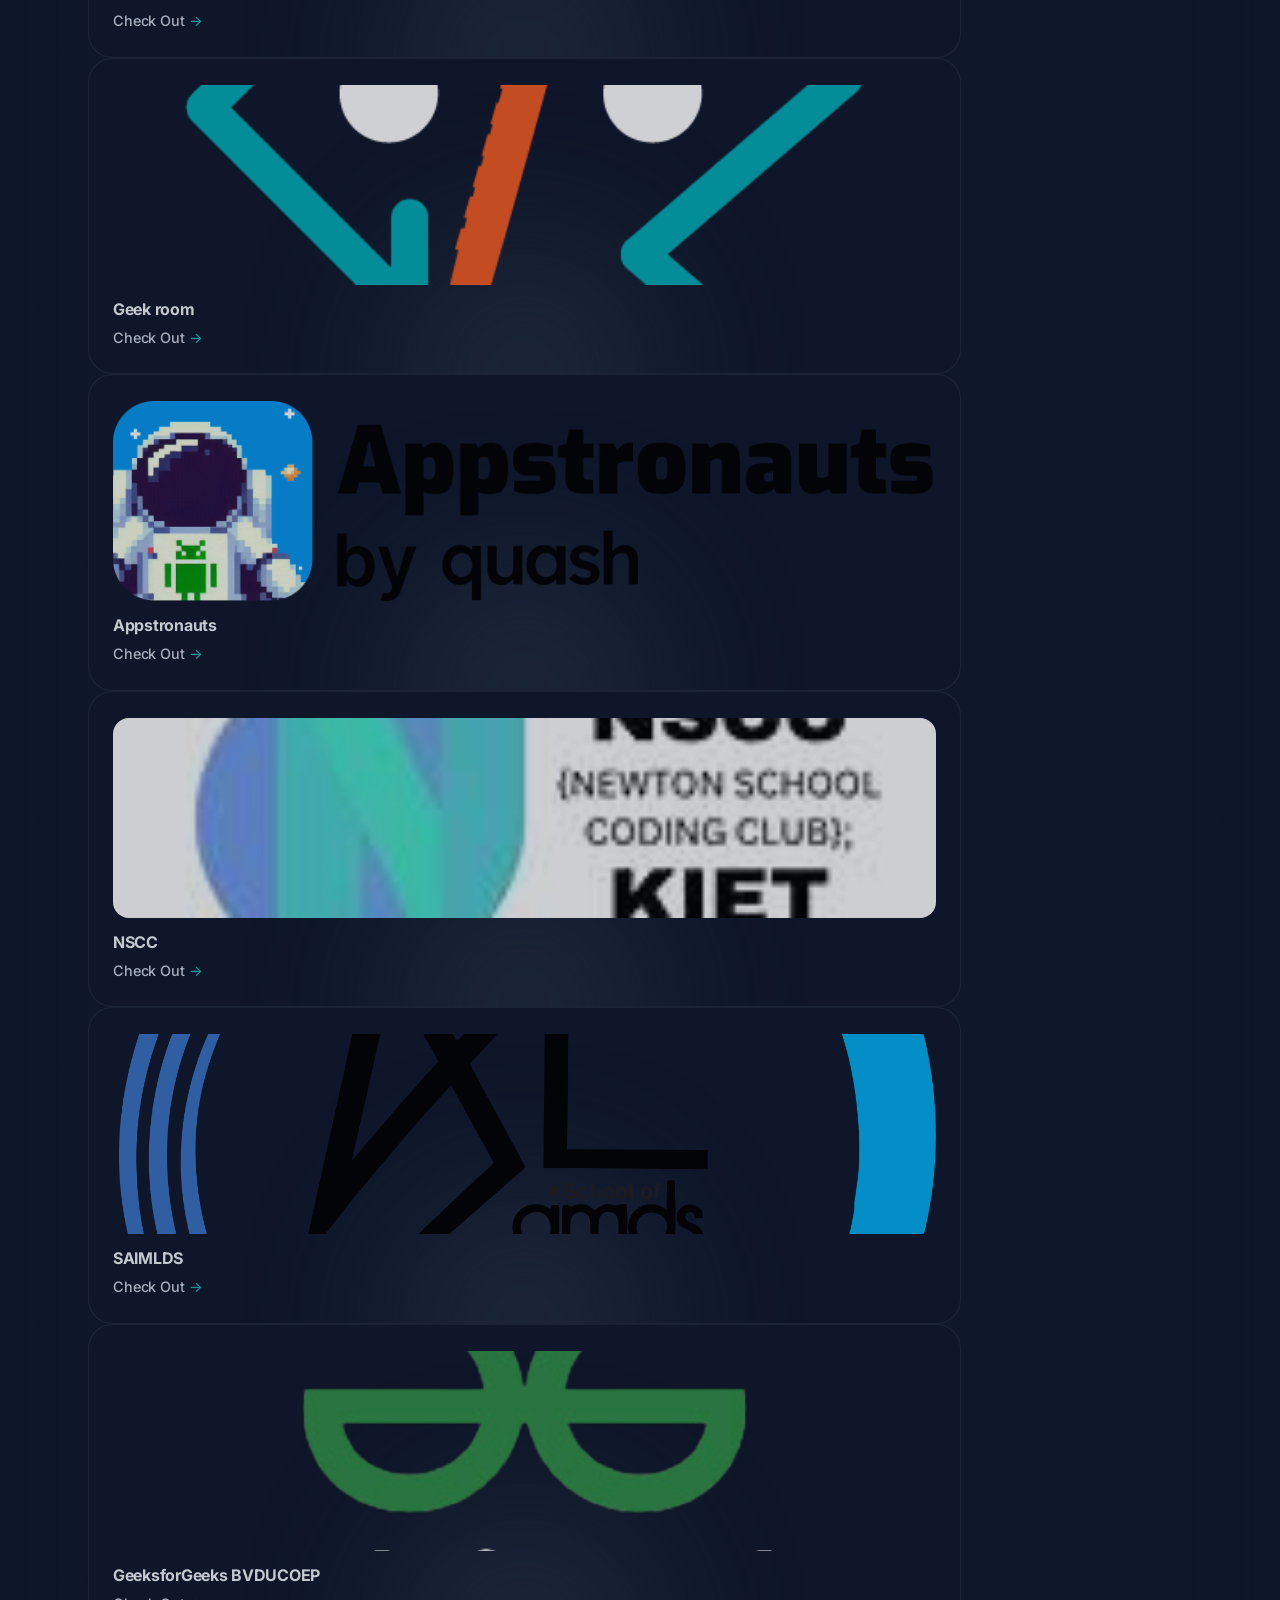
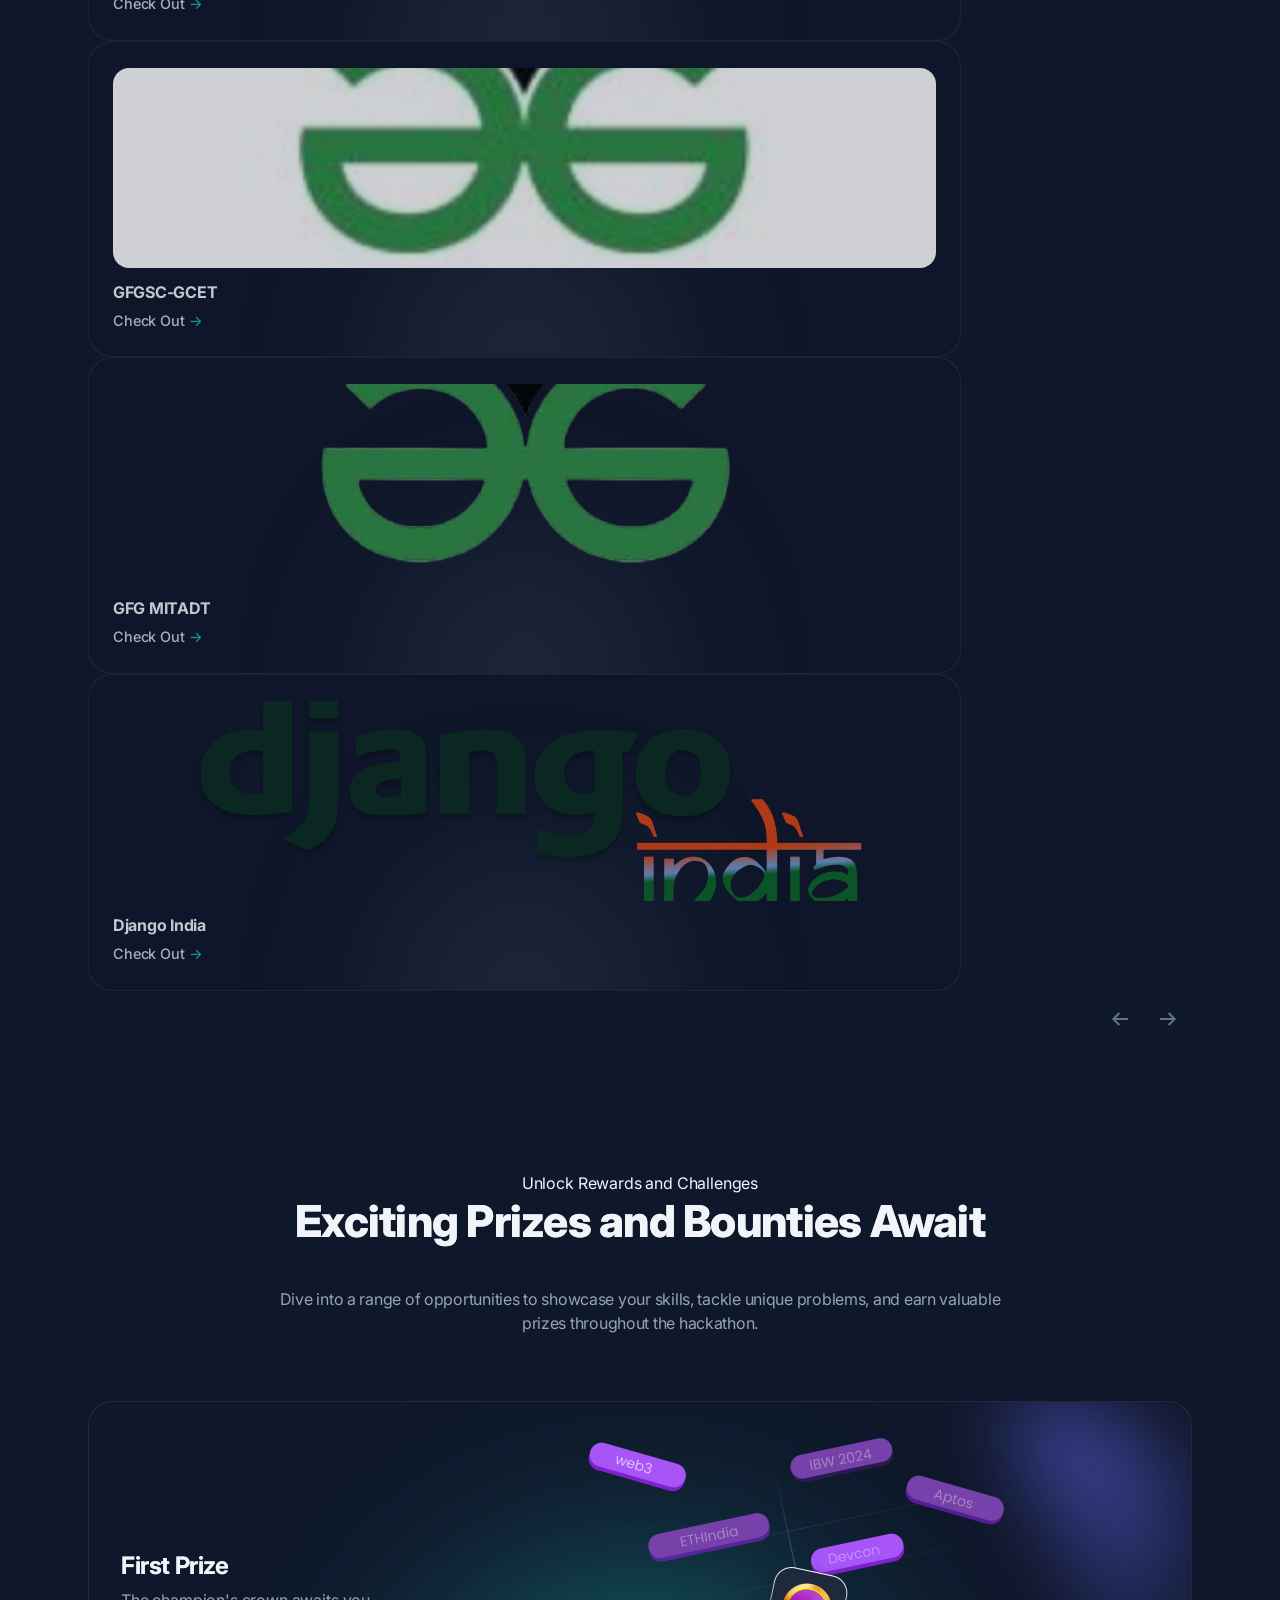
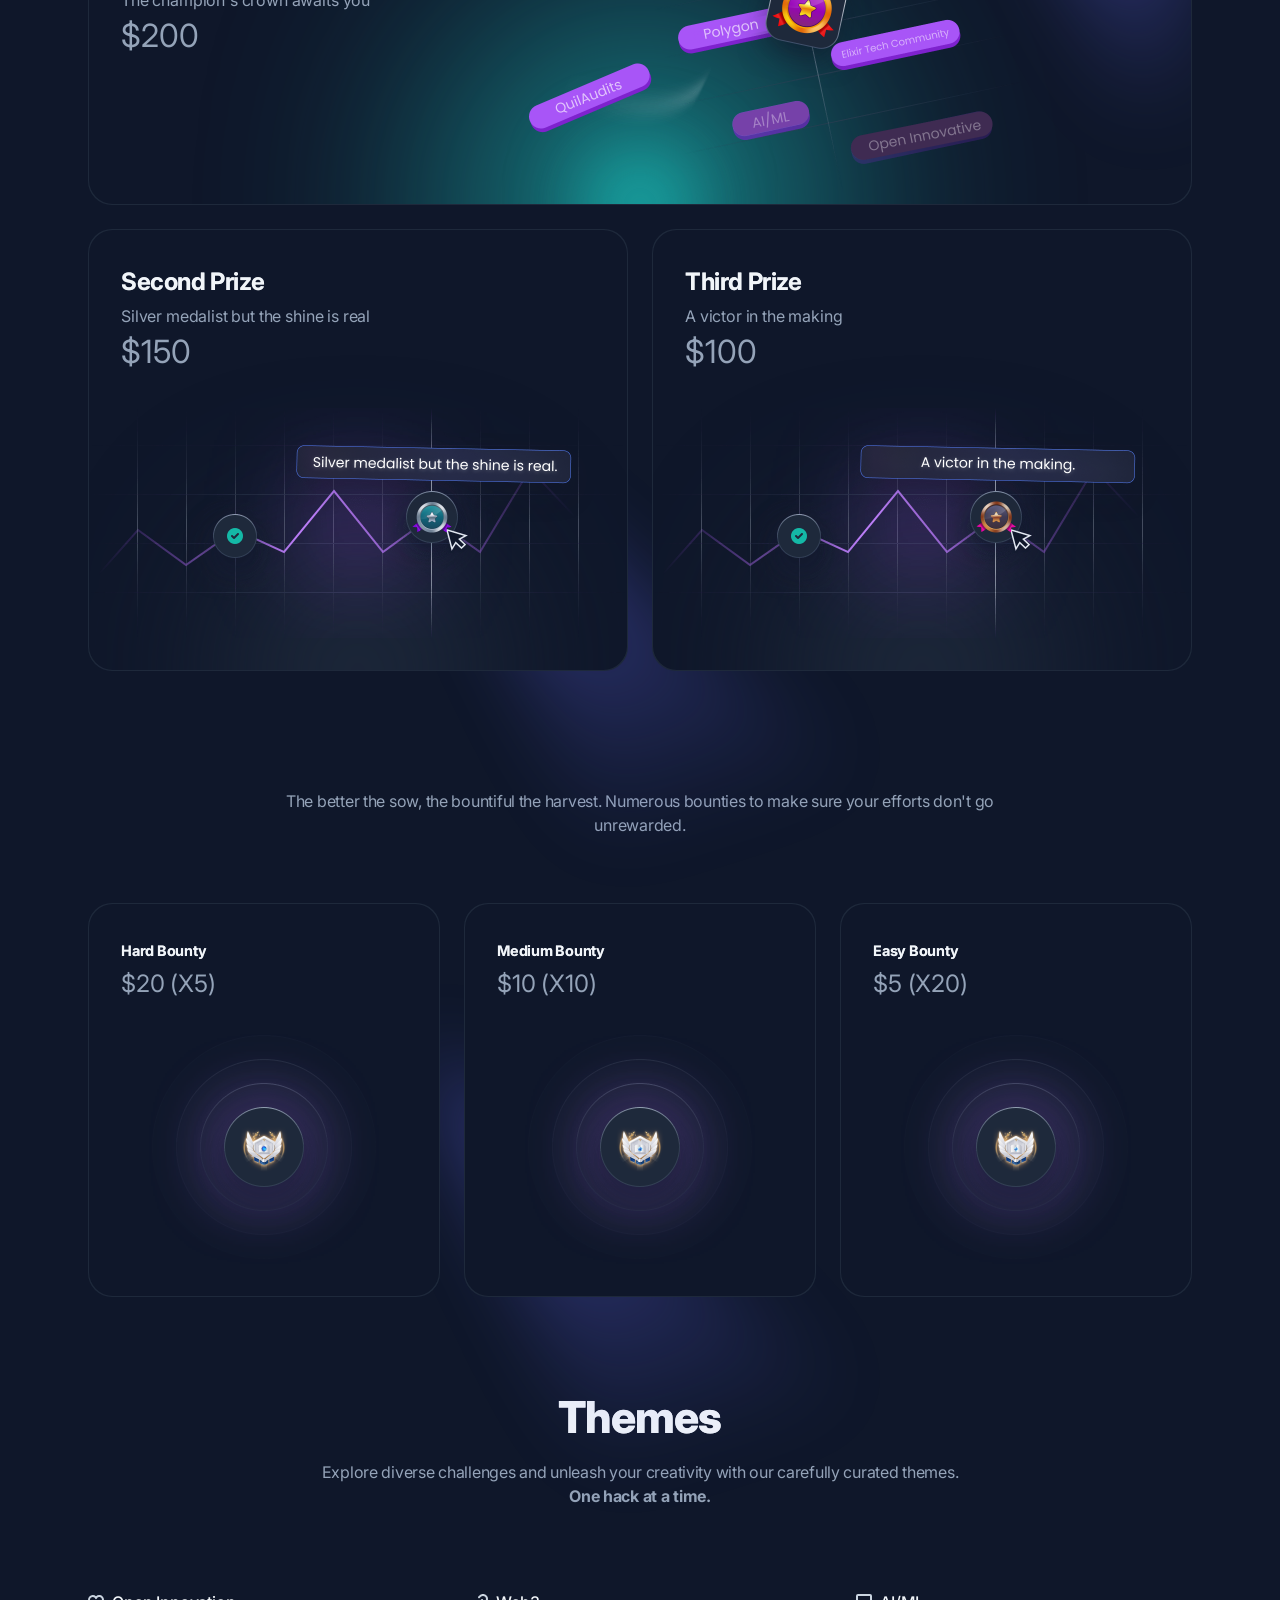
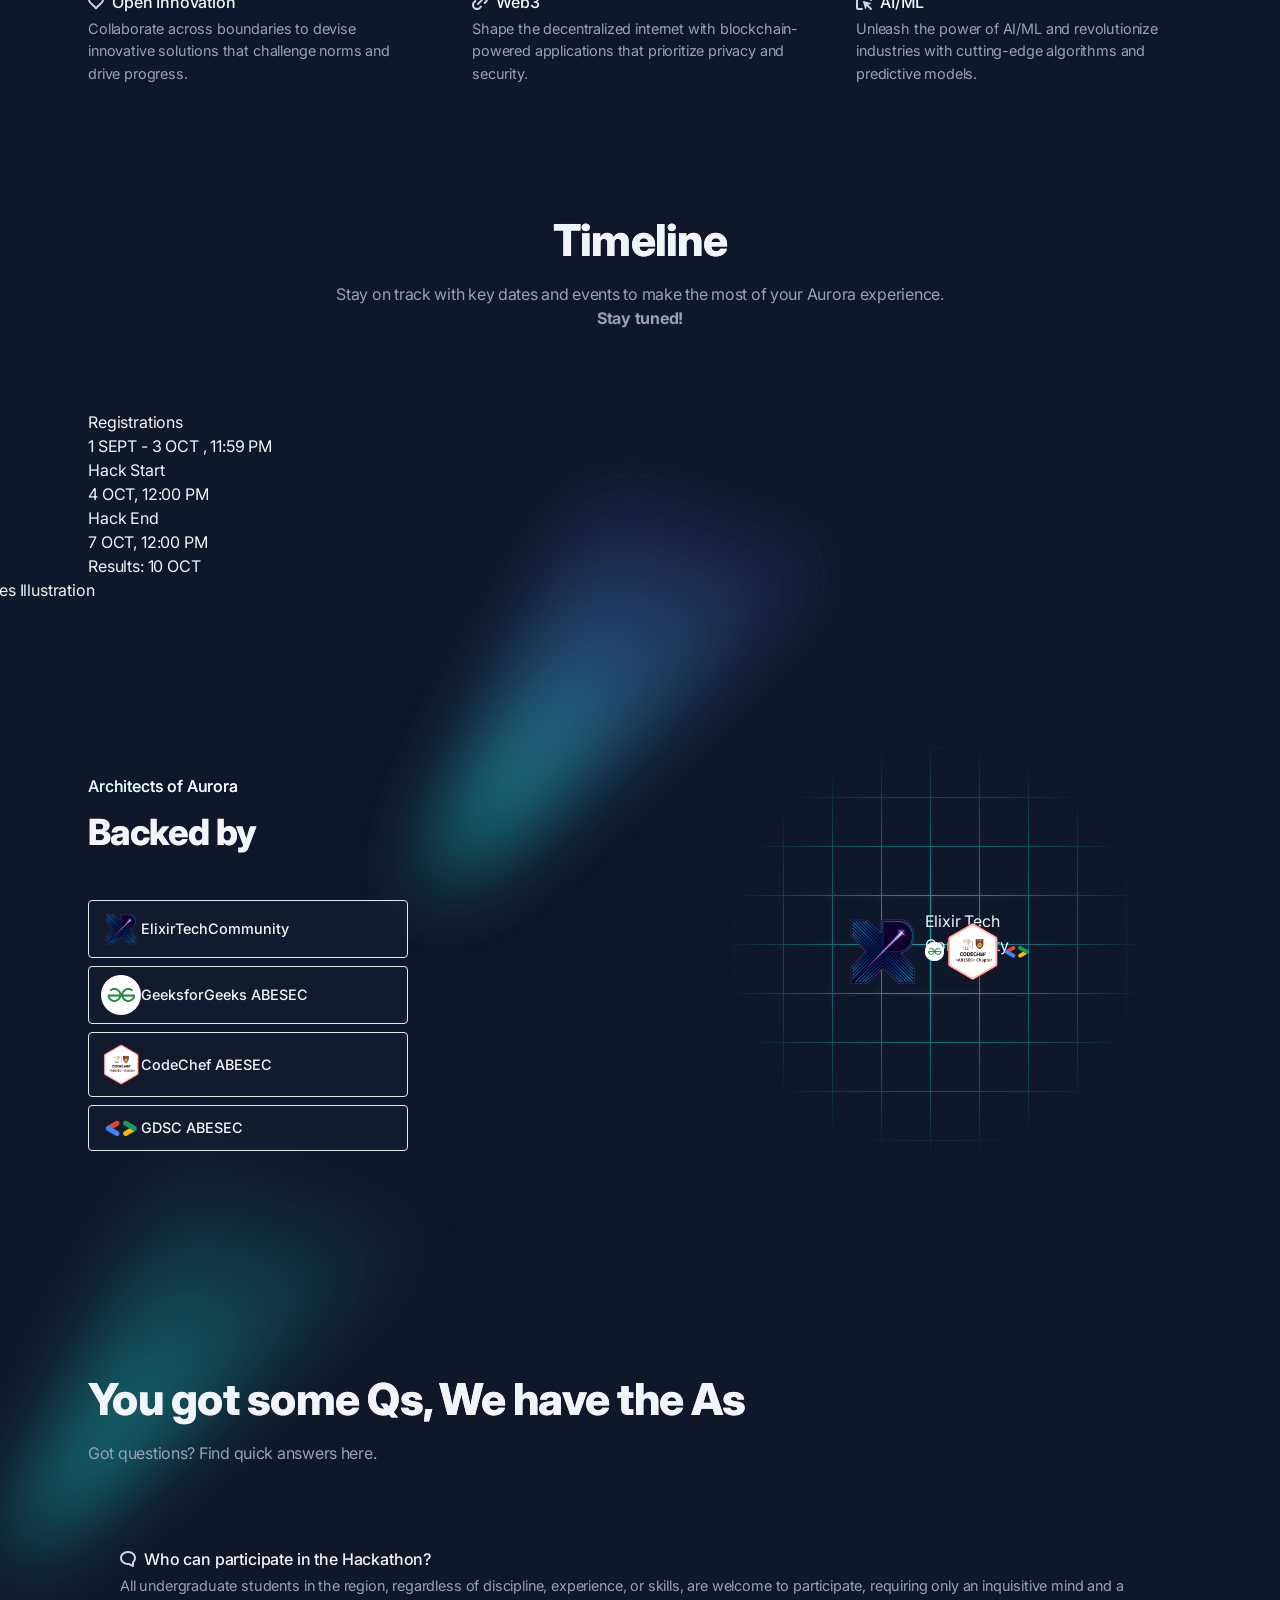
==== commit f6e09c95: "chore: update prize and bounty graphics" ====
--- a/index.html
+++ b/index.html
@@ -1679,7 +1679,7 @@
                       <!-- Image -->
                       <div class="ca60c cogav cytoa co970 c926l cq699">
                         <img class="cl2cn cl2el cddhp cknuf cxjf2 cbixb cu5fu c9jv3 c41ju c11ot"
-                          src="./asset/stellar/images/feature-image-03.png" width="230" height="230" alt="Feature 03">
+                          src="./asset/stellar/images/hard-bounty.png" width="230" height="230" alt="Feature 03">
                       </div>
                     </div>
                   </div>
@@ -1714,7 +1714,7 @@
                       <!-- Image -->
                       <div class="ca60c cogav cytoa co970 c926l cq699">
                         <img class="cl2cn cl2el cddhp cknuf cxjf2 cbixb cu5fu c9jv3 c41ju c11ot"
-                          src="./asset/stellar/images/feature-image-03.png" width="230" height="230" alt="Feature 03">
+                          src="./asset/stellar/images/medium-bounty.png" width="230" height="230" alt="Feature 03">
                       </div>
                     </div>
                   </div>
@@ -1751,7 +1751,7 @@
                       <!-- Image -->
                       <div class="ca60c cogav cytoa co970 c926l cq699">
                         <img class="cl2cn cl2el cddhp cknuf cxjf2 cbixb cu5fu c9jv3 c41ju c11ot"
-                          src="./asset/stellar/images/feature-image-03.png" width="230" height="230" alt="Feature 03">
+                          src="./asset/stellar/images/easy-bounty.png" width="230" height="230" alt="Feature 03">
                       </div>
                     </div>
                   </div>
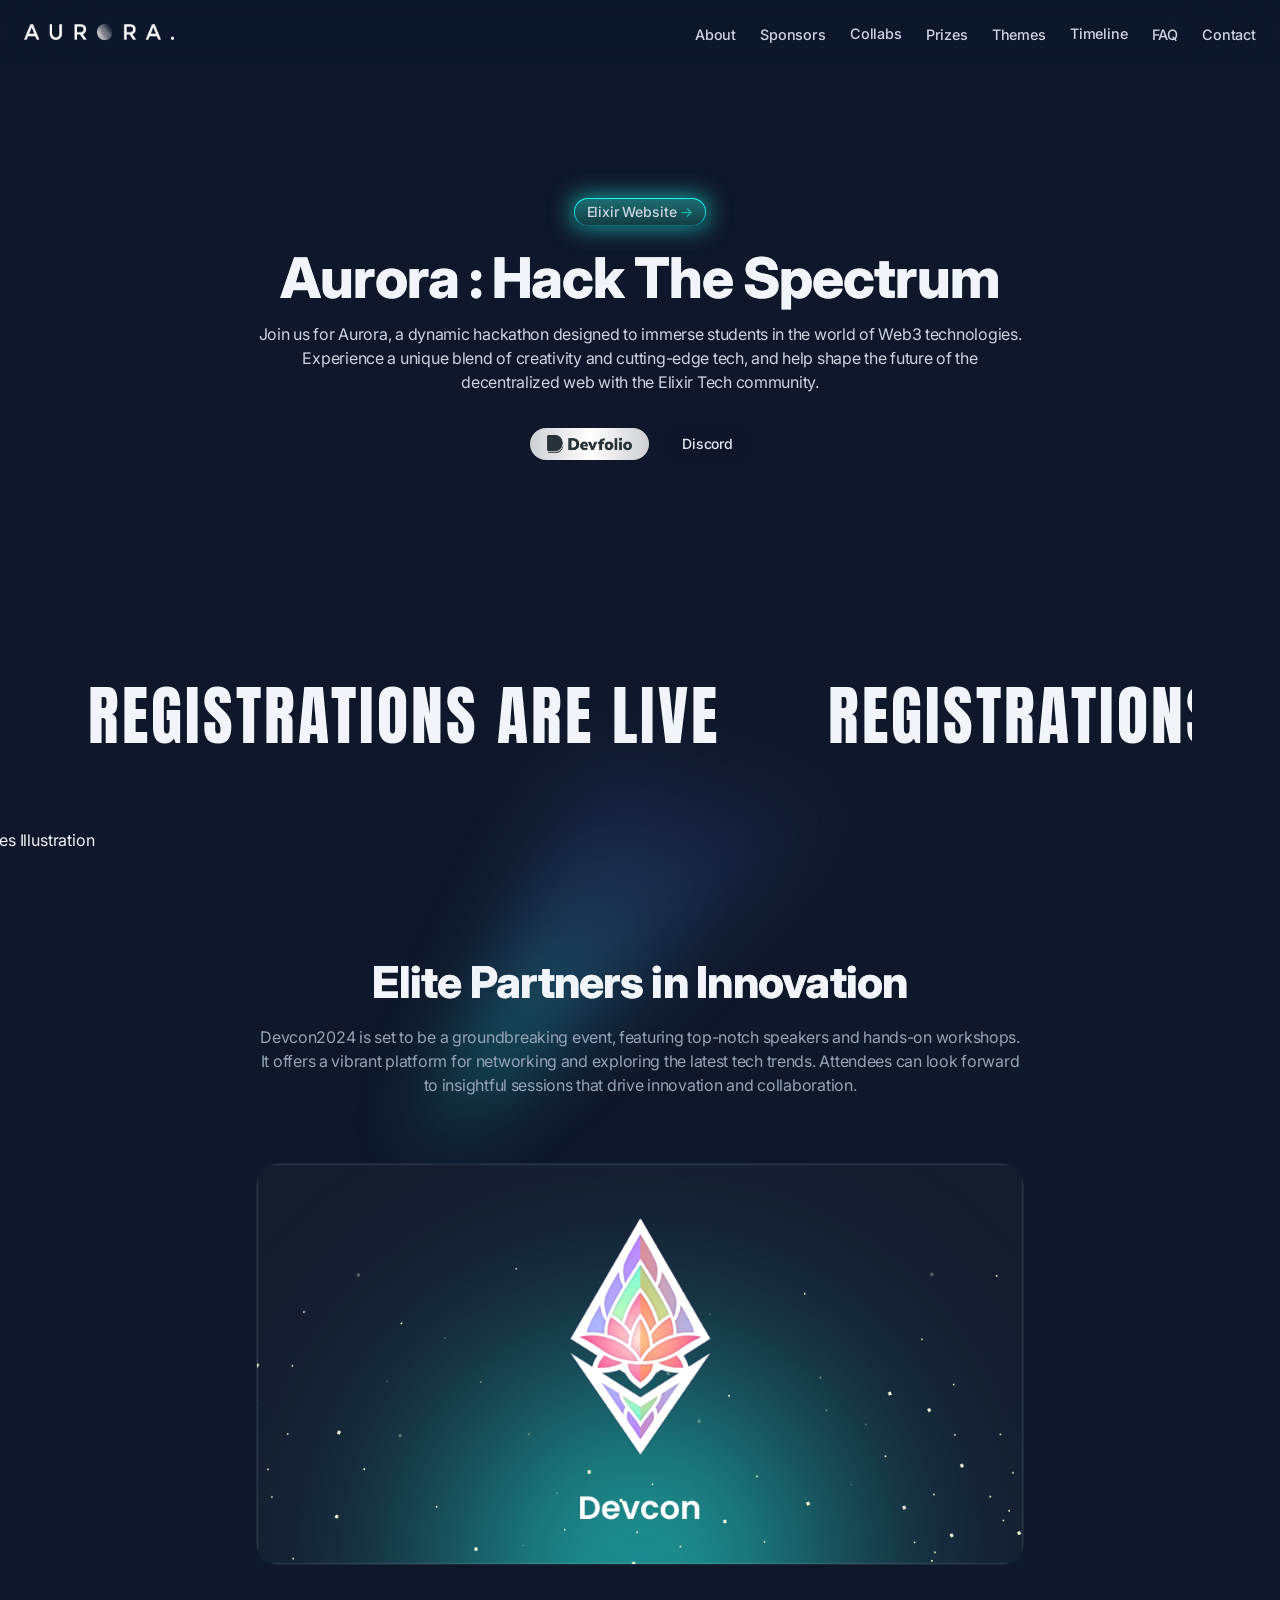
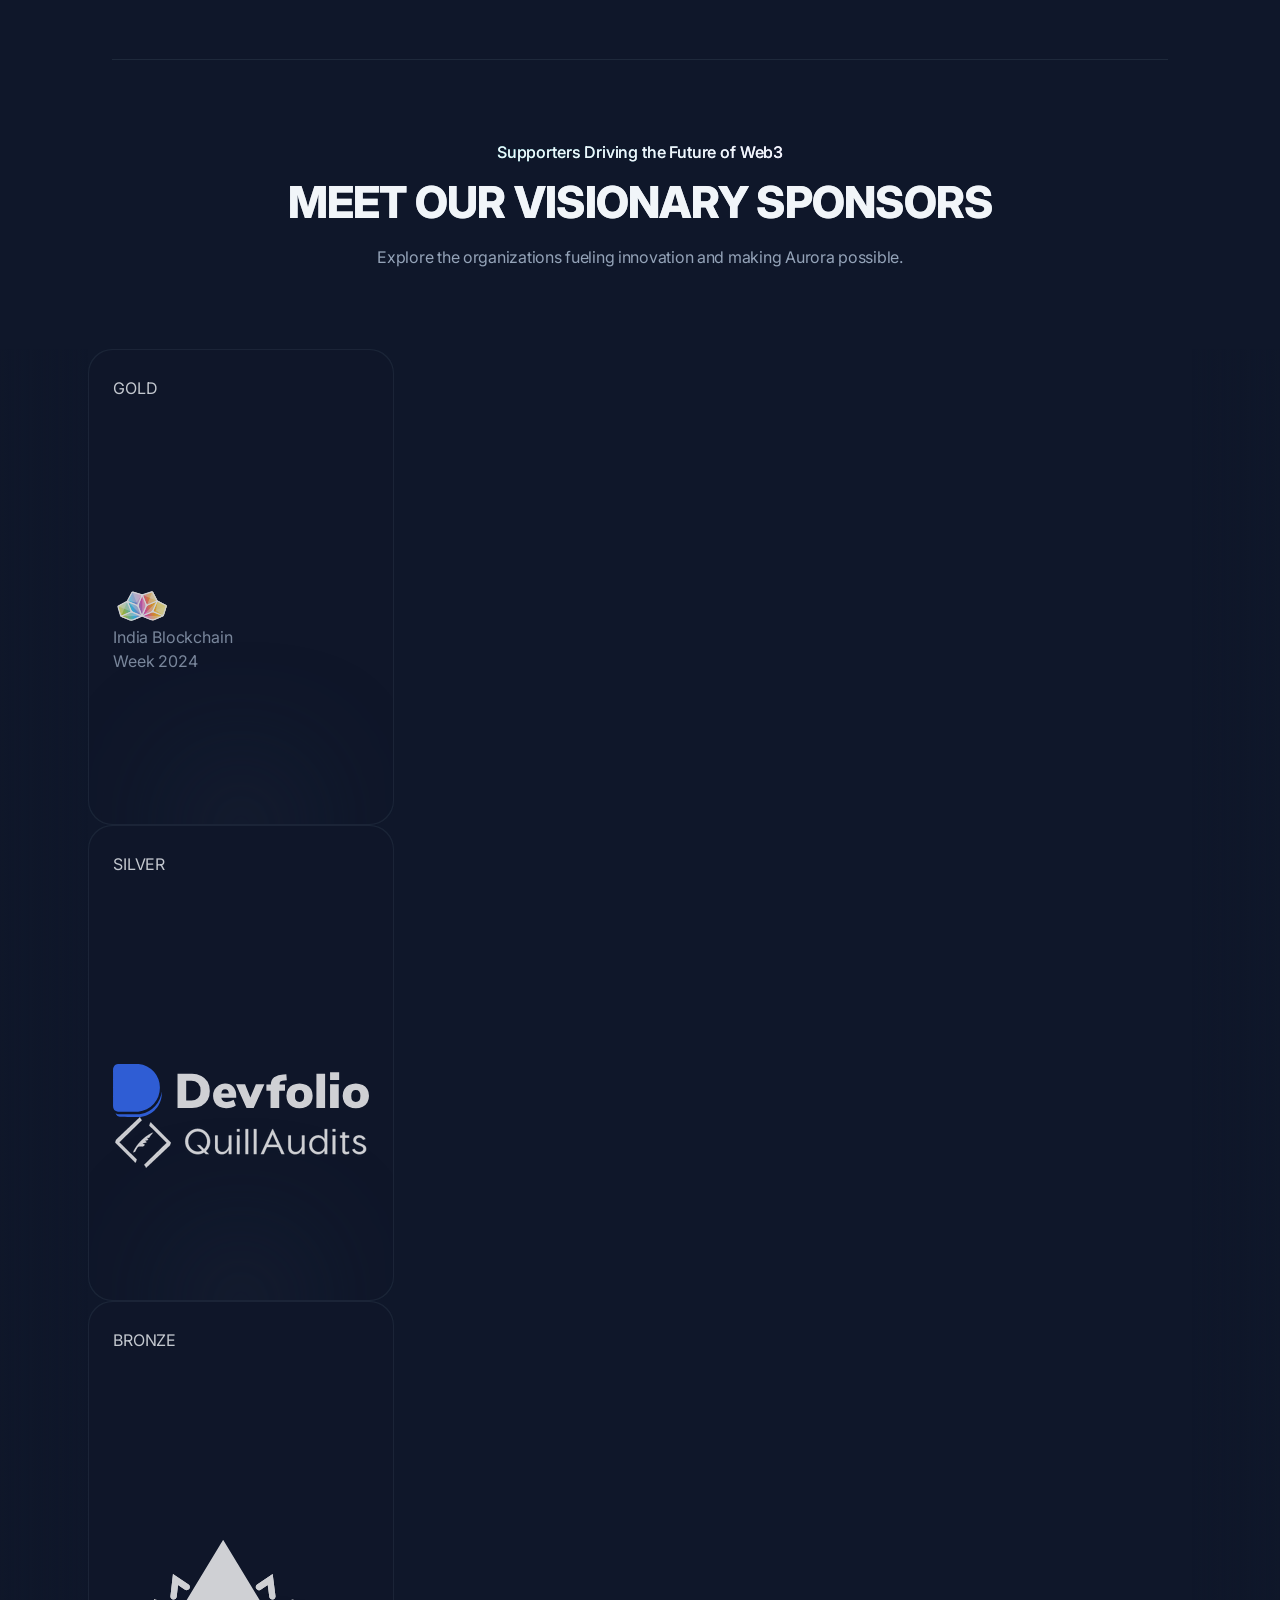
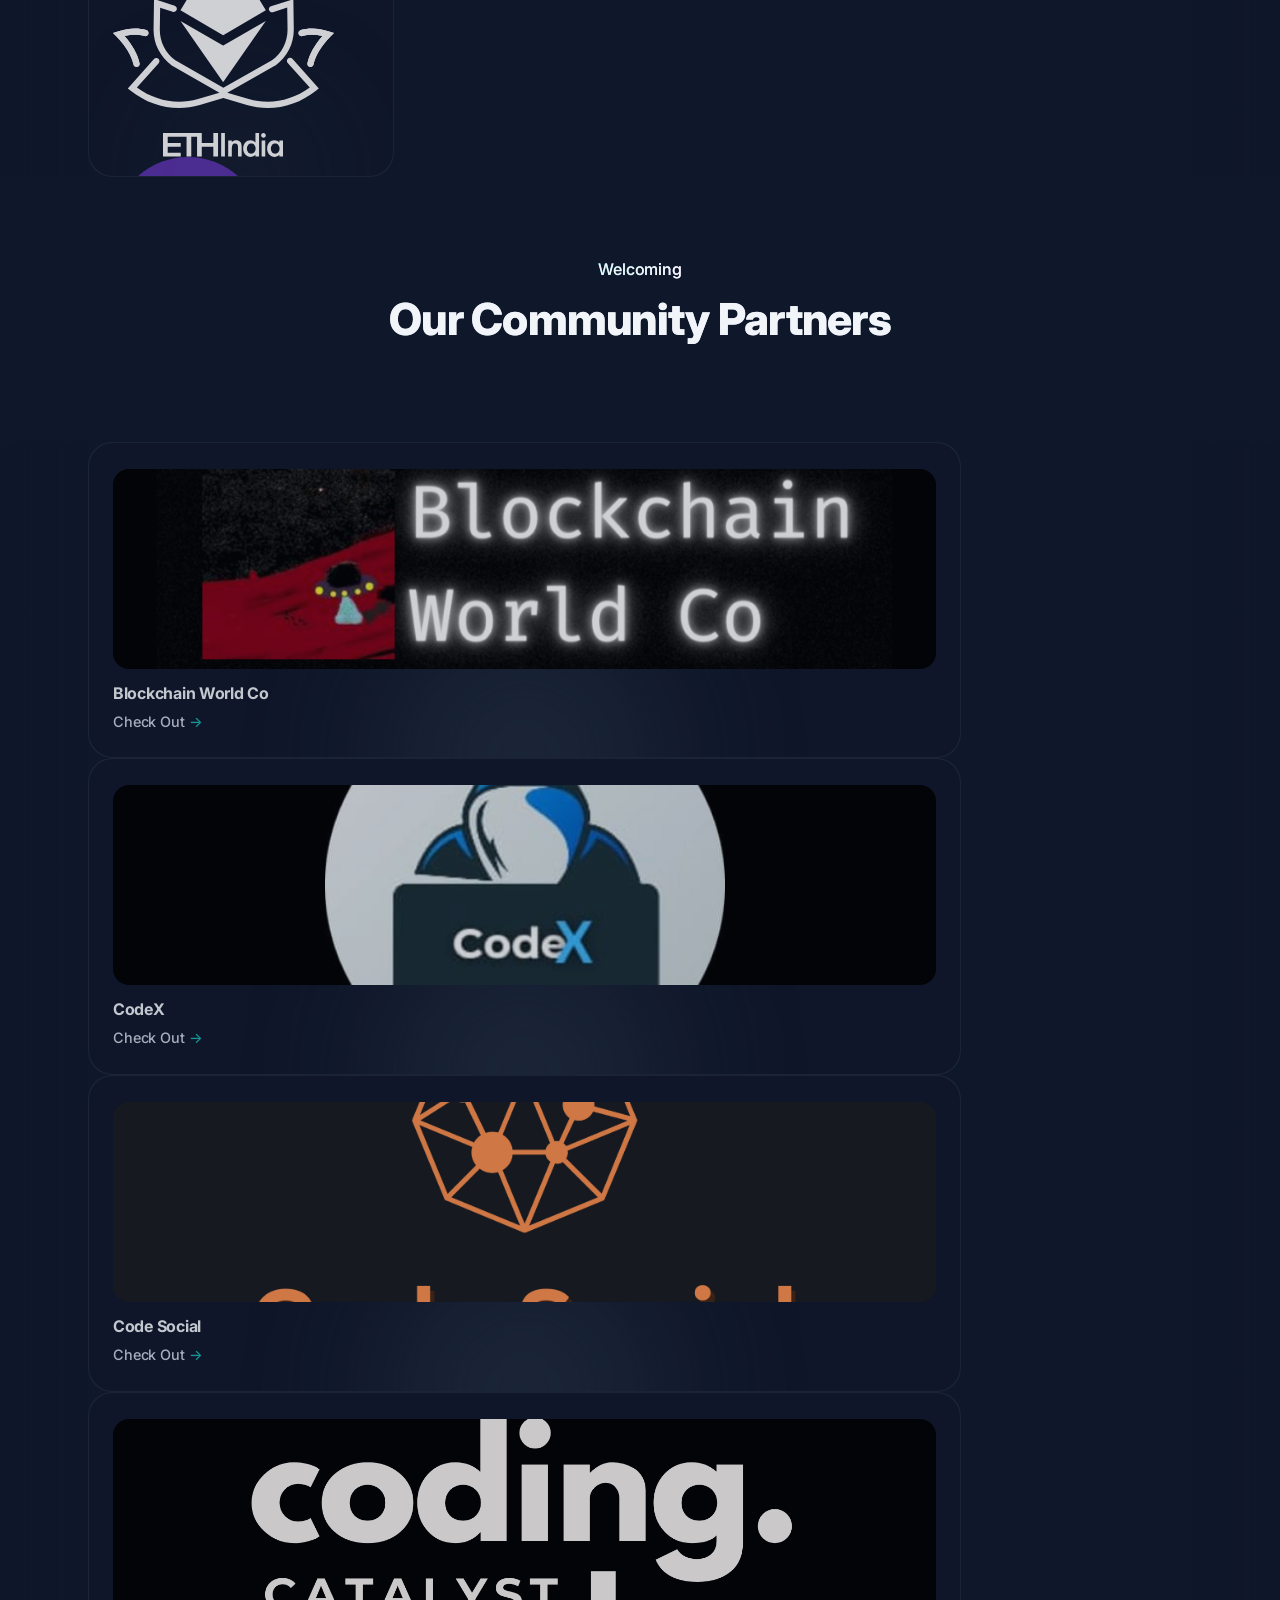
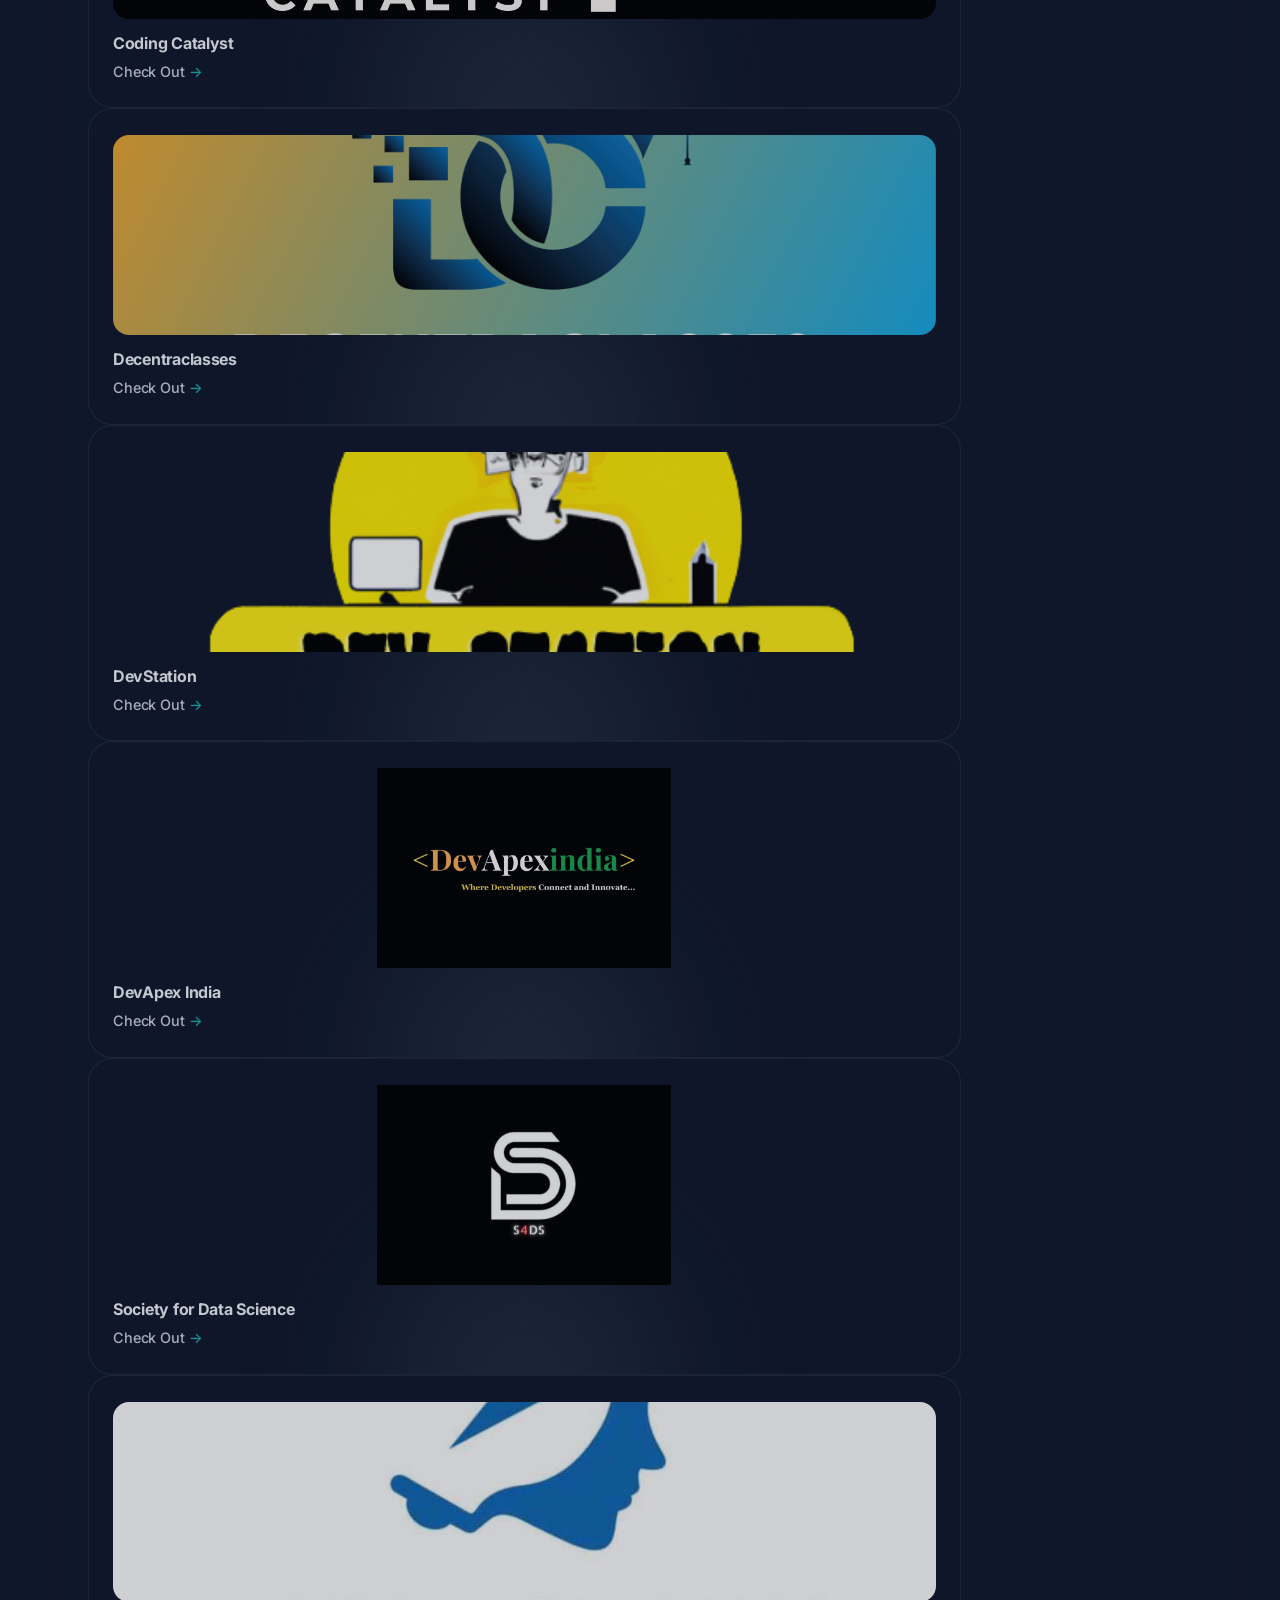
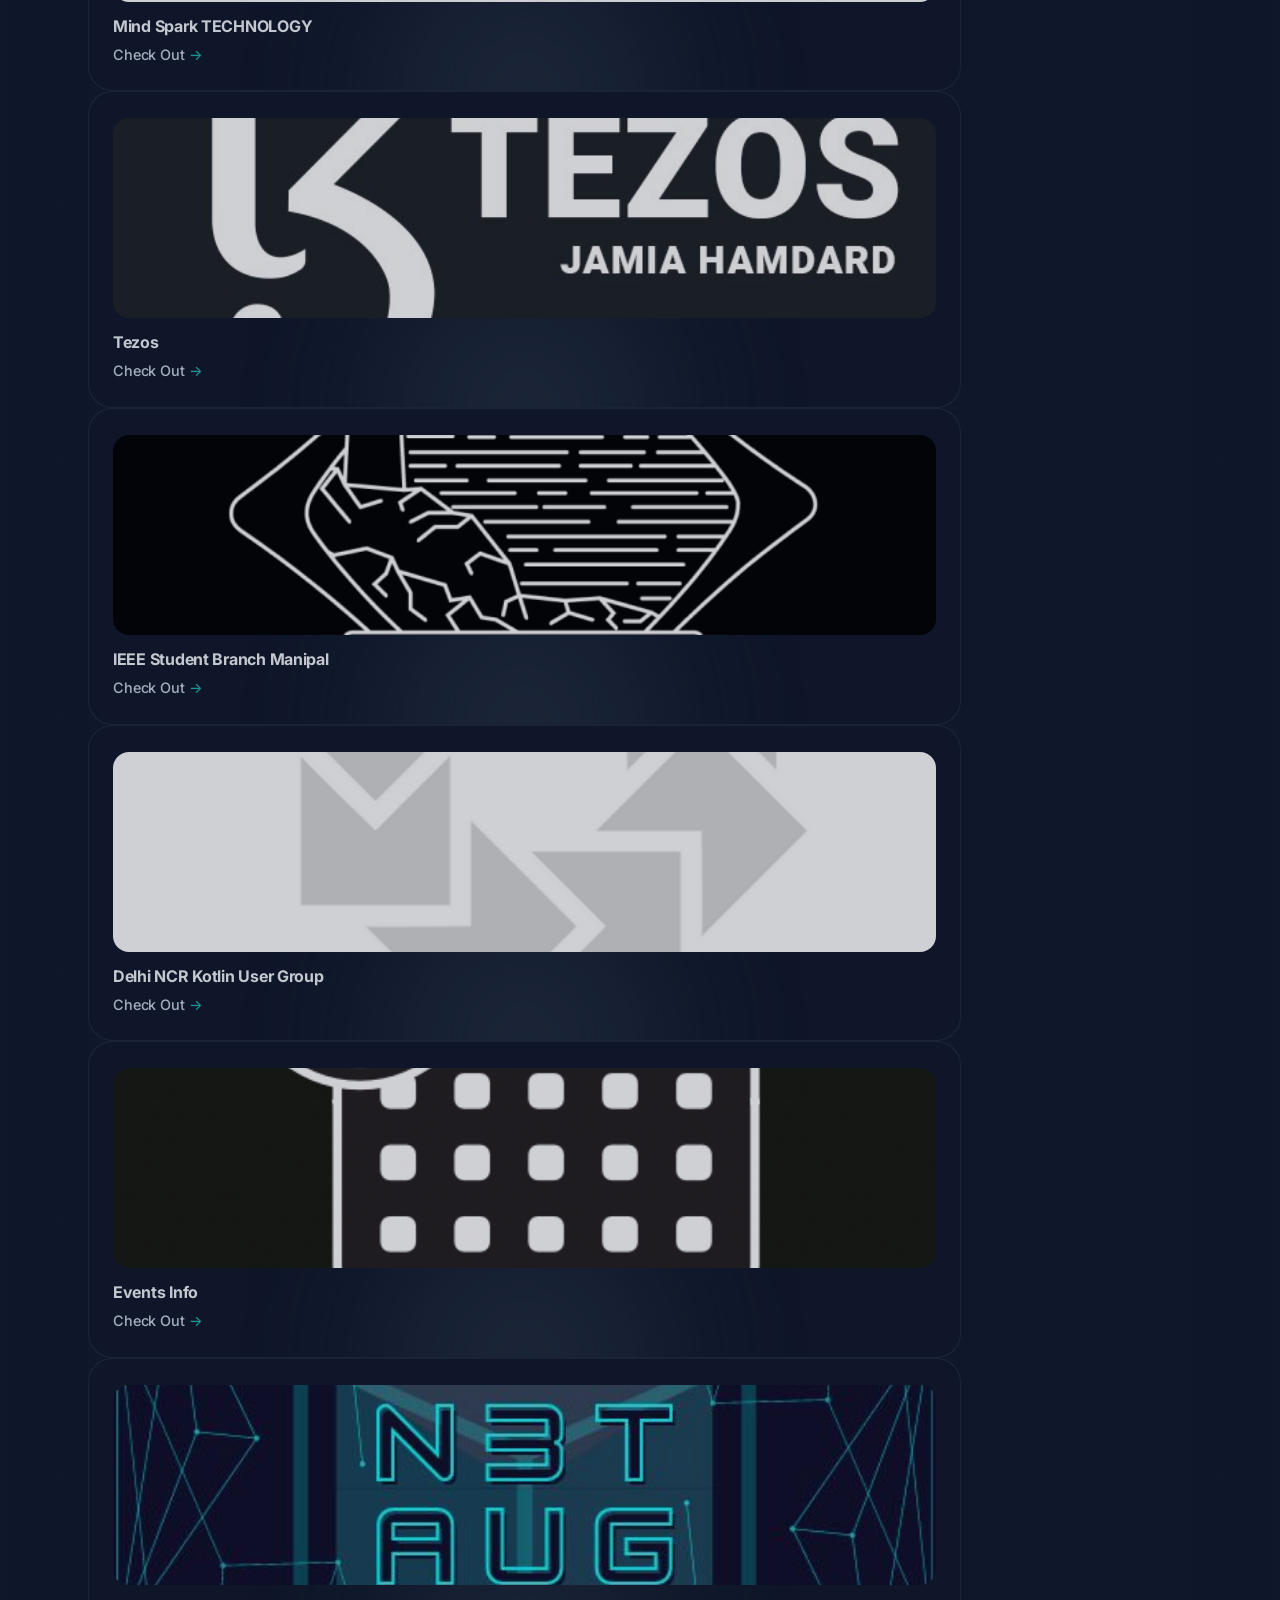
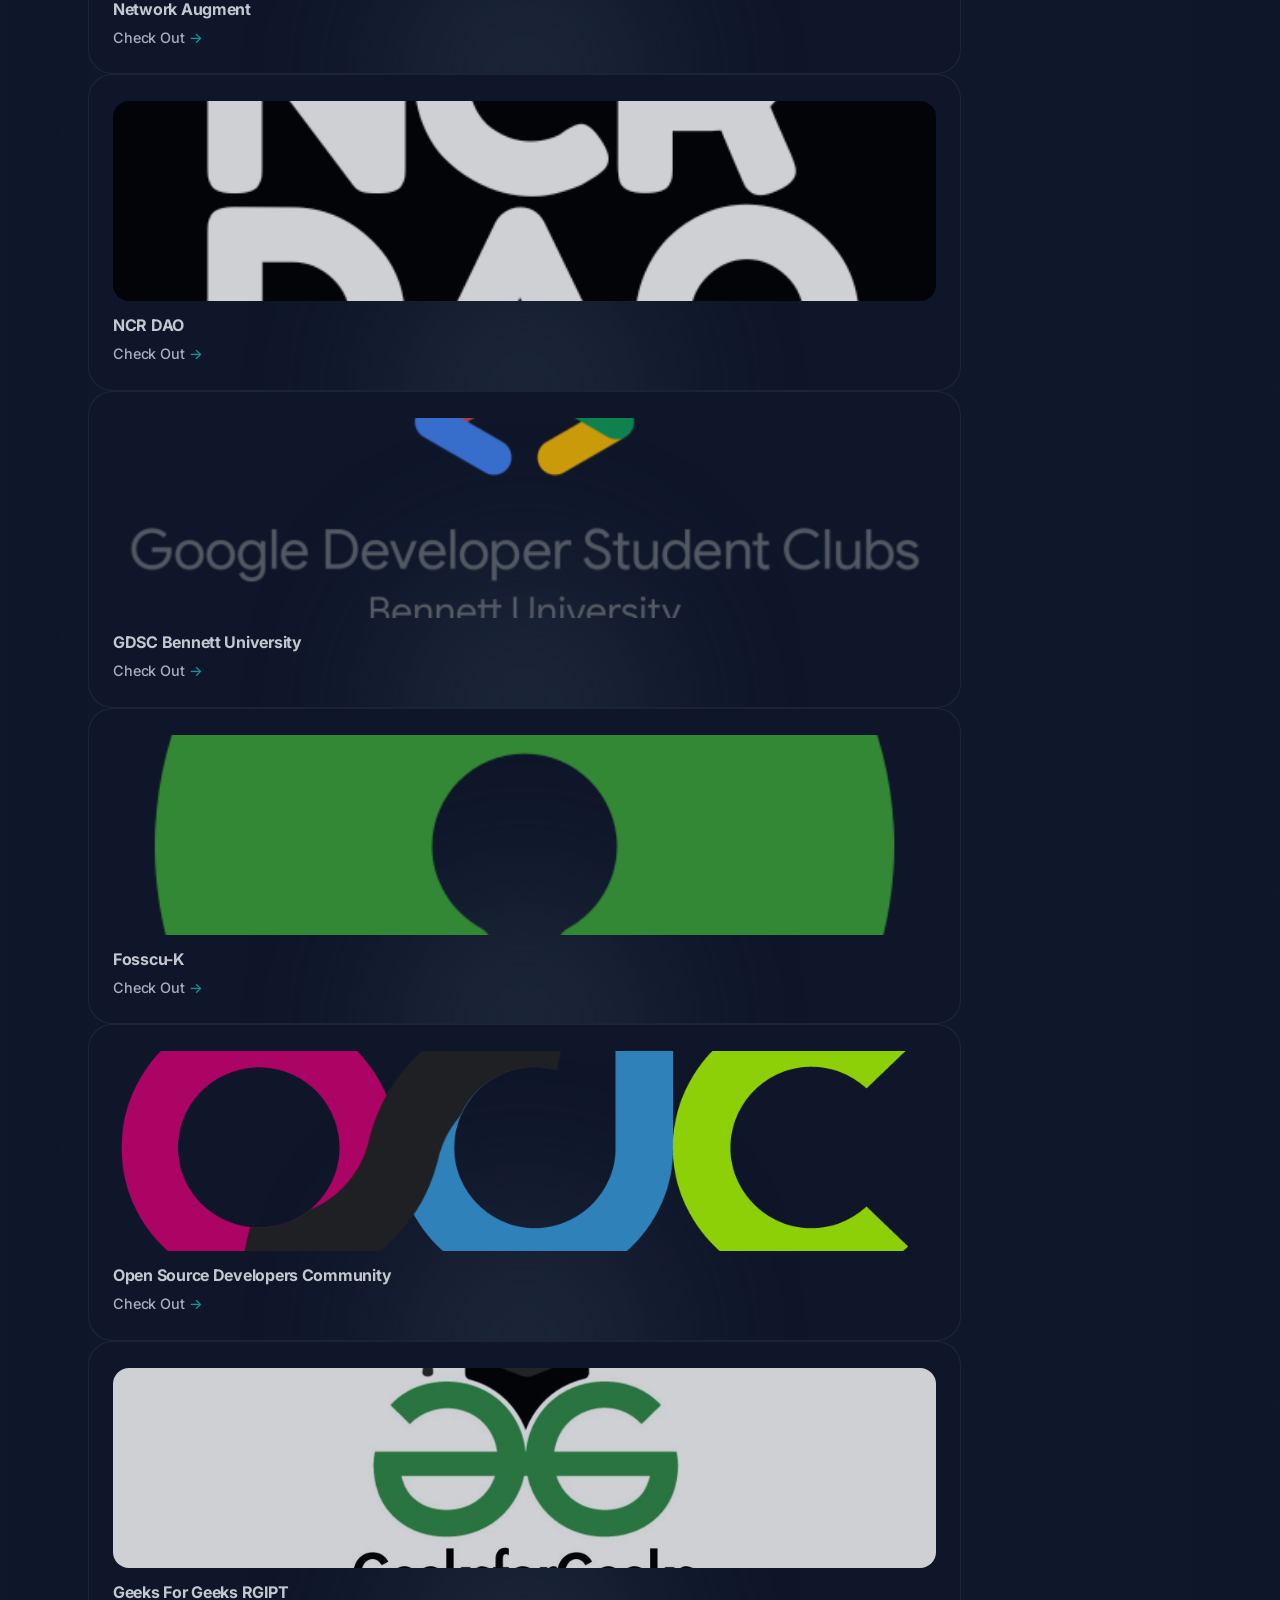
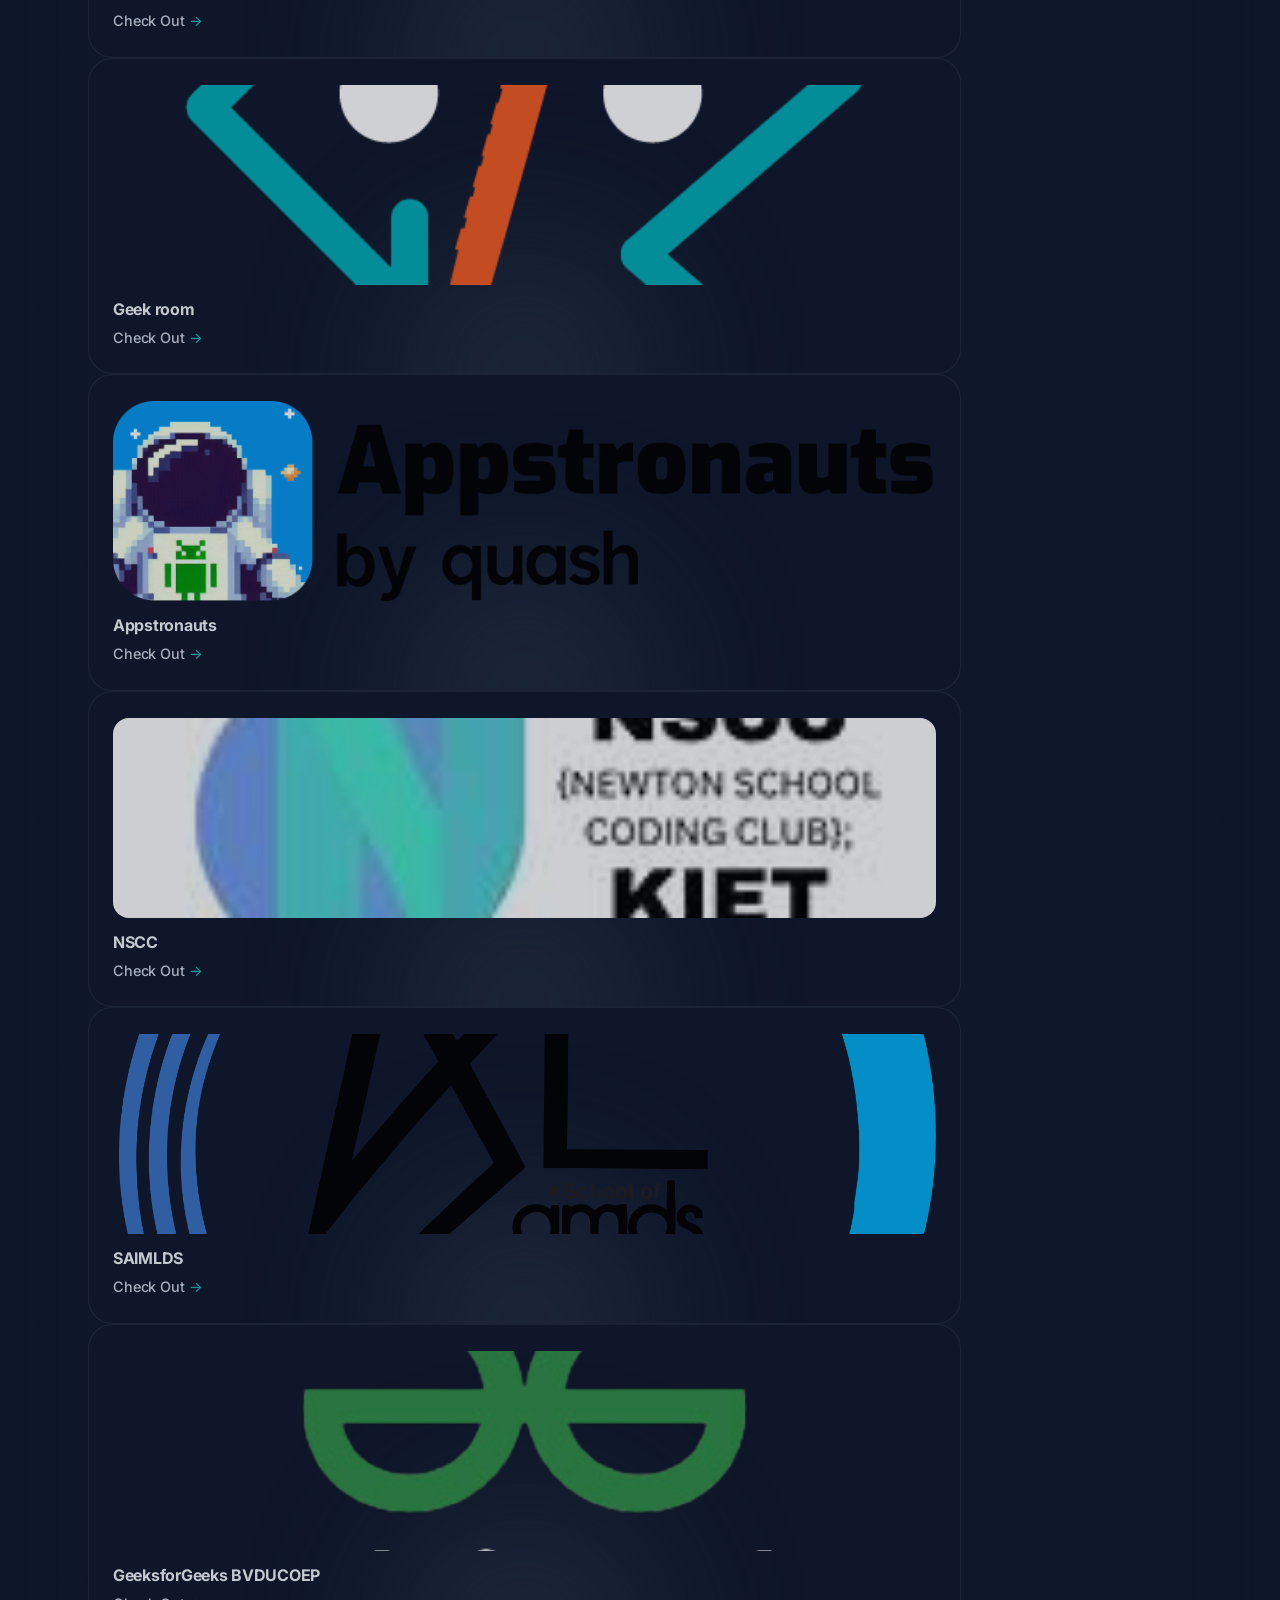
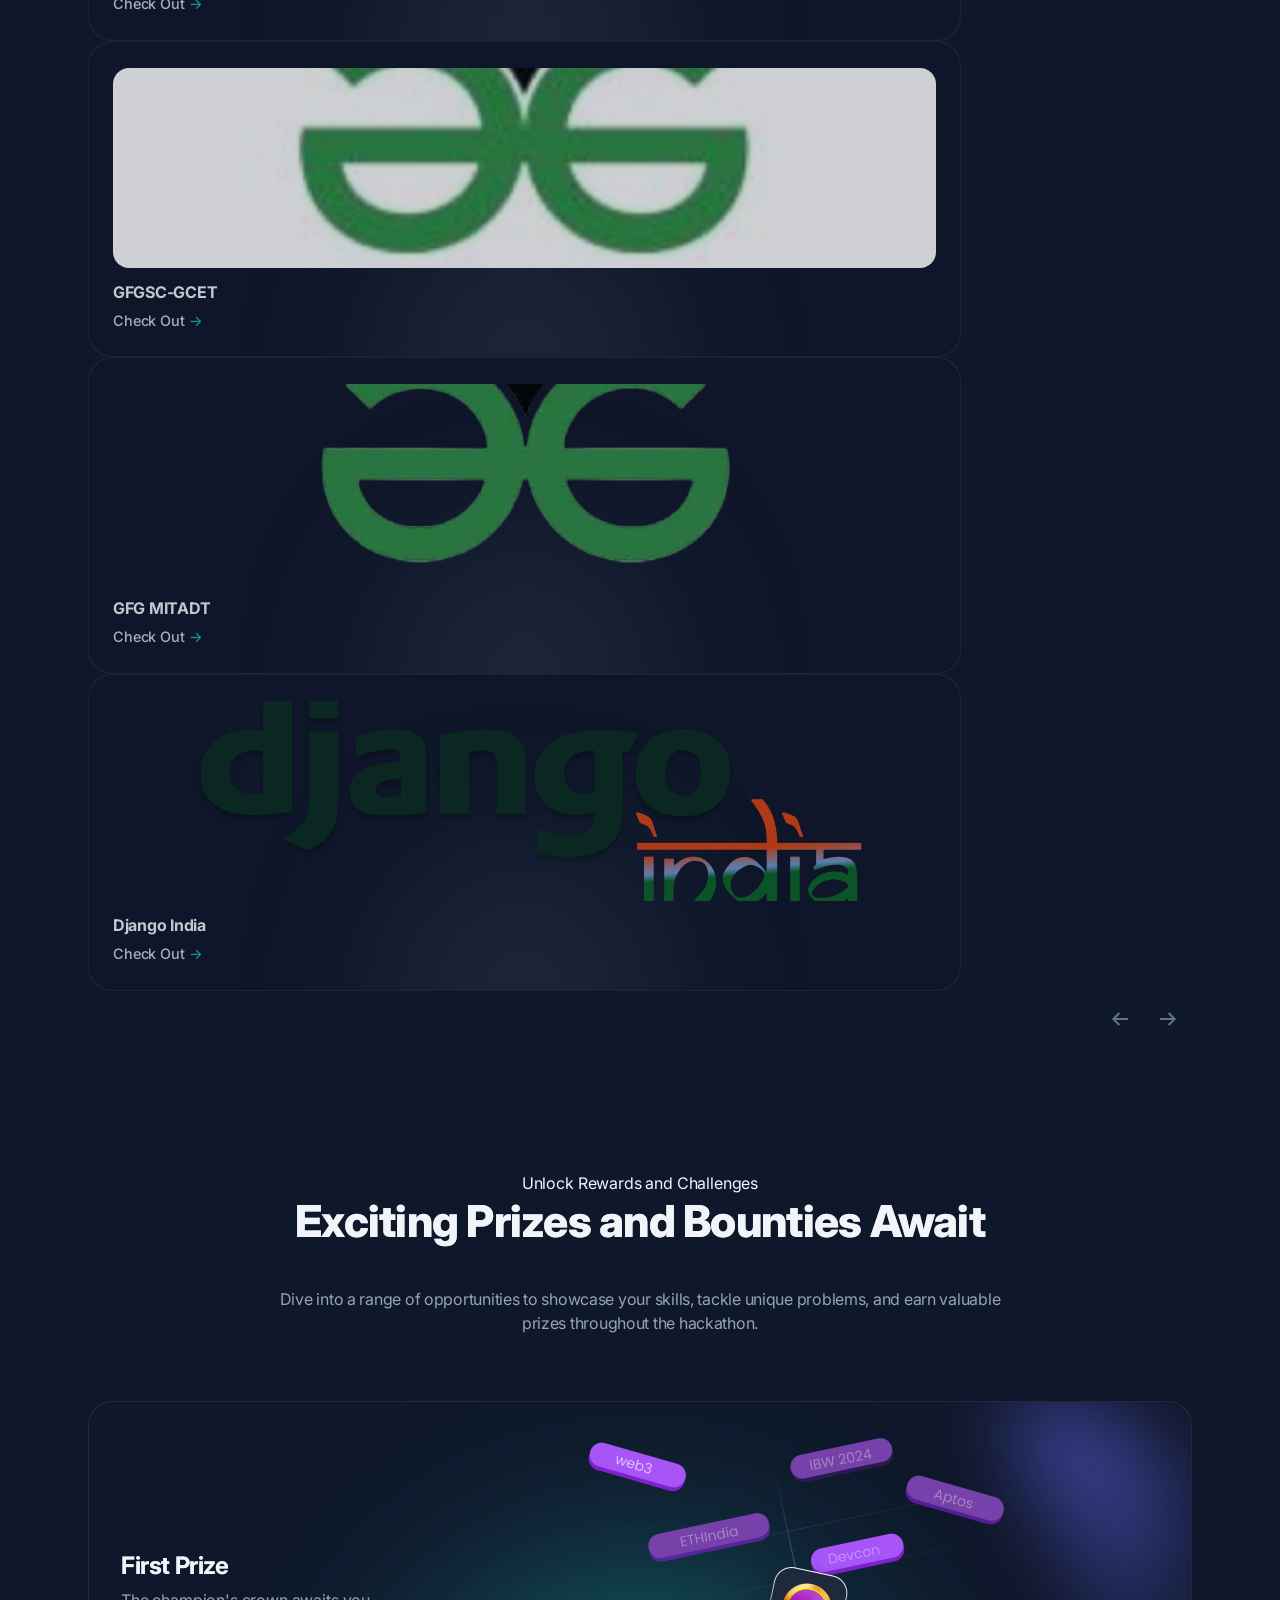
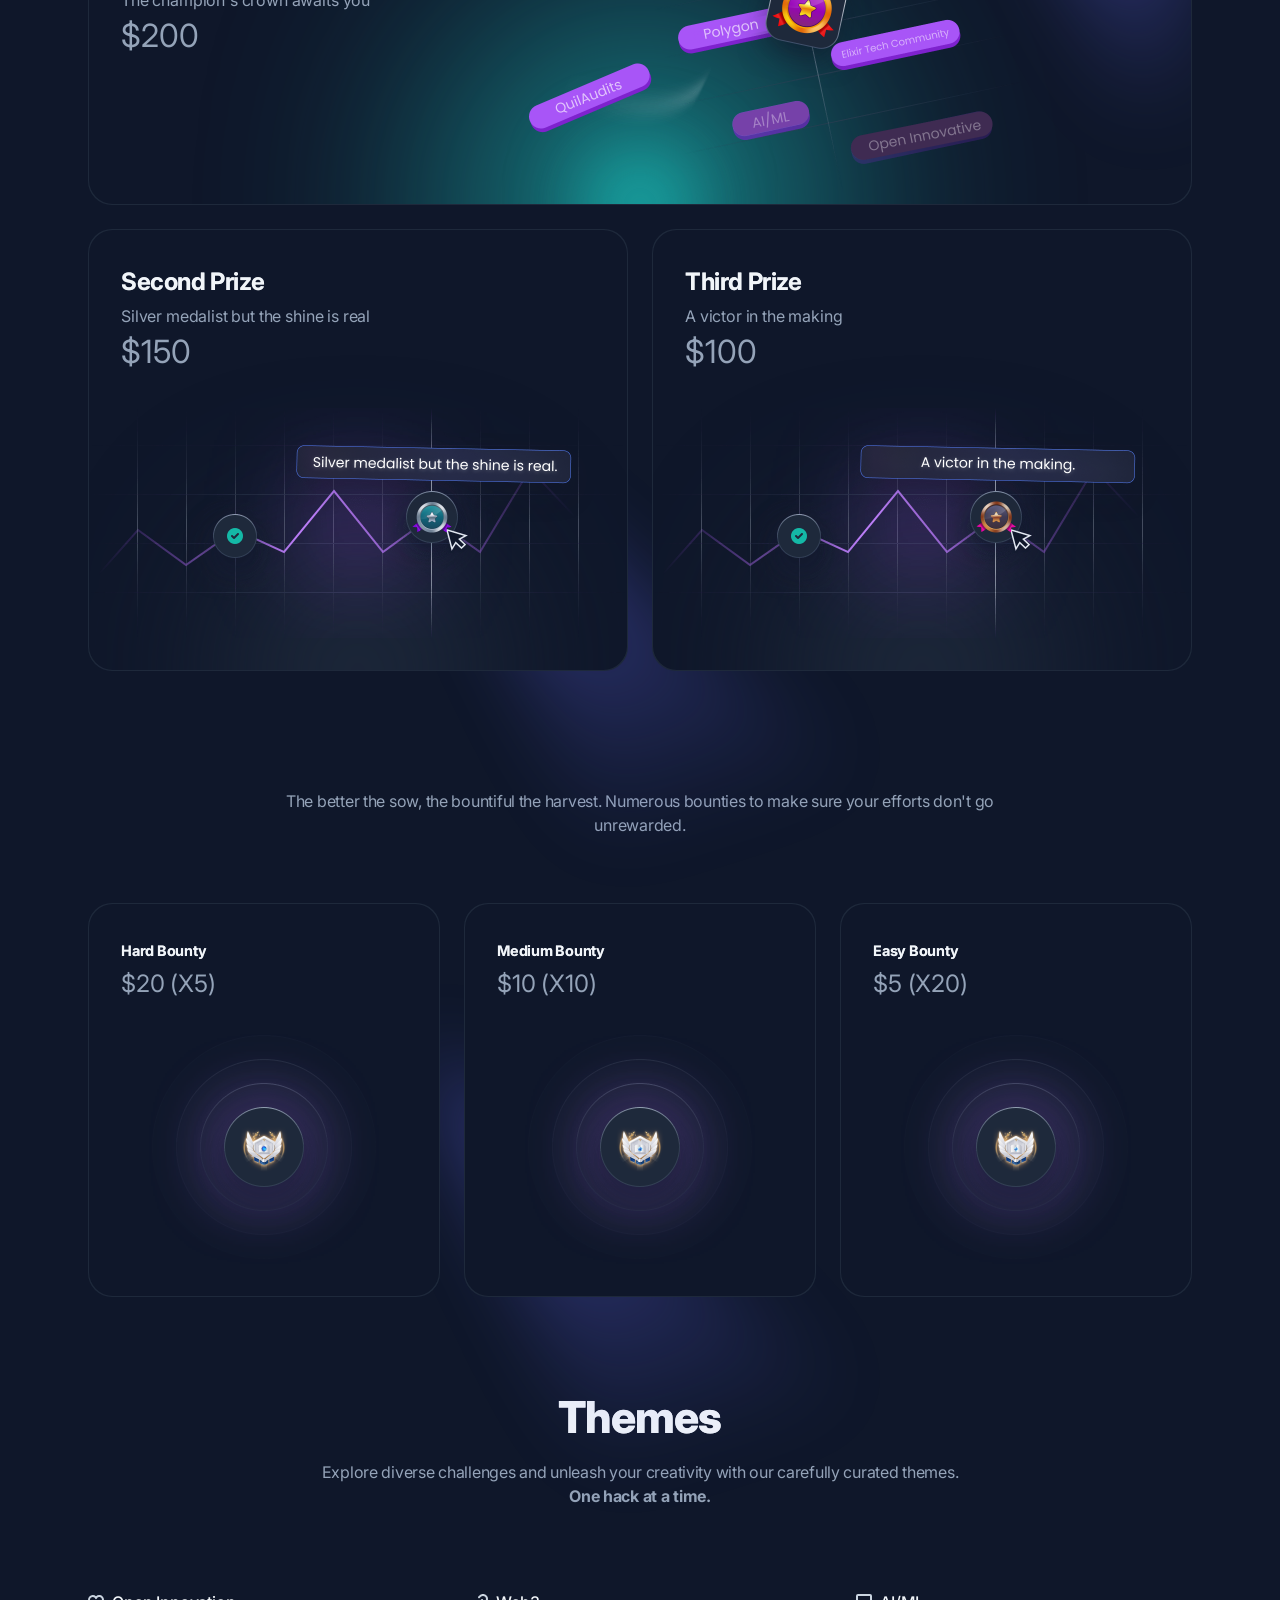
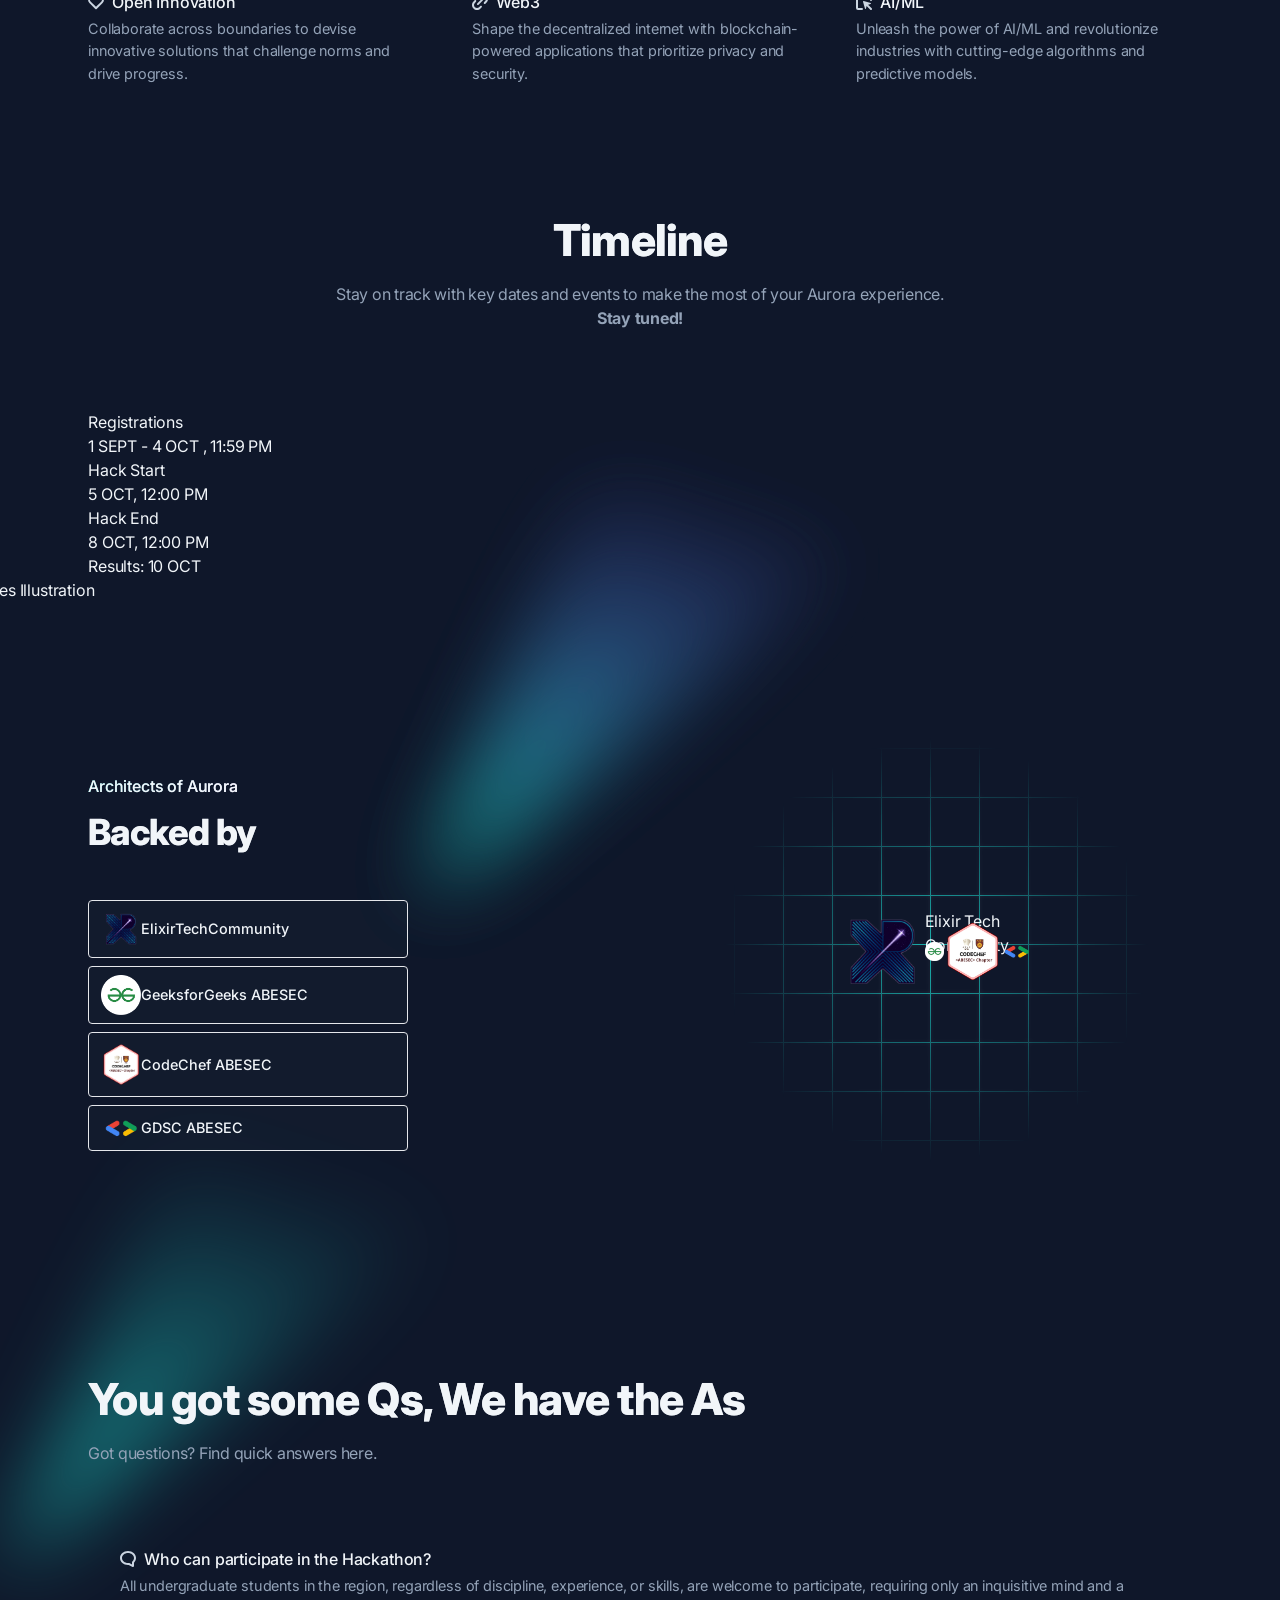
==== commit 81844470: "updated timeline" ====
--- a/index.html
+++ b/index.html
@@ -80,11 +80,14 @@
                 <li class="nav-item">
                   <a class="cqnsz ciph8 cuxtl cco4s cykc9 c2rol c5dkl nav-link" href="#about">About</a>
                 </li>
-                <li class="ce6vk nav-item">
+                <!-- <li class="ce6vk nav-item">
                   <a class="cqnsz ciph8 cuxtl cco4s cykc9 c2rol c5dkl nav-link" href="#collabs">Collabs</a>
-                </li>
+                </li> -->
                 <li class="ce6vk nav-item">
                   <a class="cqnsz ciph8 cuxtl cco4s cykc9 c2rol c5dkl nav-link" href="#sponsors">Sponsors</a>
+                </li>
+                <li class="ce6vk nav-item"></li>
+                  <a class="cqnsz ciph8 cuxtl cco4s cykc9 c2rol c5dkl nav-link" href="#collabs">Collabs</a>
                 </li>
                 <li class="ce6vk nav-item">
                   <a class="cqnsz ciph8 cuxtl cco4s cykc9 c2rol c5dkl nav-link" href="#prizes">Prizes</a>
@@ -92,15 +95,15 @@
                 <li class="ce6vk nav-item">
                   <a class="cqnsz ciph8 cuxtl cco4s cykc9 c2rol c5dkl nav-link" href="#themes">Themes</a>
                 </li>
-                <li class="ce6vk nav-item">
+                <!-- <li class="ce6vk nav-item">
                   <a class="cqnsz ciph8 cuxtl cco4s cykc9 c2rol c5dkl nav-link" href="#mentors">Mentors</a>
+                </li> -->
+                <li class="ce6vk nav-item"></li>
+                  <a class="cqnsz ciph8 cuxtl cco4s cykc9 c2rol c5dkl nav-link" href="#timeline">Timeline</a>
                 </li>
                 <li class="ce6vk nav-item">
                   <a class="cqnsz ciph8 cuxtl cco4s cykc9 c2rol c5dkl nav-link" href="#faq">FAQ</a>
-                </li>
-                <li class="ce6vk nav-item">
-                  <a class="cqnsz ciph8 cuxtl cco4s cykc9 c2rol c5dkl nav-link" href="#timeline">Timeline</a>
-                </li>
+                </li>             
                 <li class="ce6vk nav-item">
                   <a class="cqnsz ciph8 cuxtl cco4s cykc9 c2rol c5dkl nav-link" href="#contact">Contact</a>
                 </li>
@@ -301,7 +304,7 @@
         </style>
 
         <!-- Clients -->
-        <section id="collabs">
+        <section">
           <div class="ca60c cknuf chyag ck7tl cj5a0">
             <!-- Particles animation -->
             <div class="cl2cn c9pxh cknuf chyag ck7tl cj5a0">
@@ -604,7 +607,7 @@
     </div>
     </section>
     <!-- Testimonials carousel -->
-    <section>
+    <section id="collabs">
       <div class="cknuf chyag ck7tl cj5a0">
         <div class="csaom cksyi">
           <!-- Section header -->
@@ -1899,7 +1902,7 @@
                     <div
                       class="bg-gradient-to-r from-[#255366] col-start-4 col-end-11 p-4 rounded-xl my-4 mr-auto shadow-md w-full">
                       <h3 class="font-semibold text-lg mb-1">Registrations</h3>
-                      <p class="leading-tight text-justify w-full">1 SEPT - 3 OCT , 11:59 PM</p>
+                      <p class="leading-tight text-justify w-full">1 SEPT - 4 OCT , 11:59 PM</p>
                     </div>
                   </div>
 
@@ -1915,7 +1918,7 @@
                     <div
                       class="bg-gradient-to-r from-[#15283B] col-start-4 col-end-11 p-4 rounded-xl my-4 mr-auto shadow-md w-full">
                       <h3 class="font-semibold text-lg mb-1">Hack Start</h3>
-                      <p class="leading-tight text-justify">4 OCT, 12:00 PM</p>
+                      <p class="leading-tight text-justify">5 OCT, 12:00 PM</p>
                     </div>
                   </div>
 
@@ -1931,7 +1934,7 @@
                     <div
                       class="bg-gradient-to-r from-[#255366] col-start-4 col-end-11 p-4 rounded-xl my-4 mr-auto shadow-md w-full">
                       <h3 class="font-semibold text-lg mb-1 text-gray-50">Hack End</h3>
-                      <p class="leading-tight text-justify">7 OCT, 12:00 PM</p>
+                      <p class="leading-tight text-justify">8 OCT, 12:00 PM</p>
                     </div>
                   </div>
 
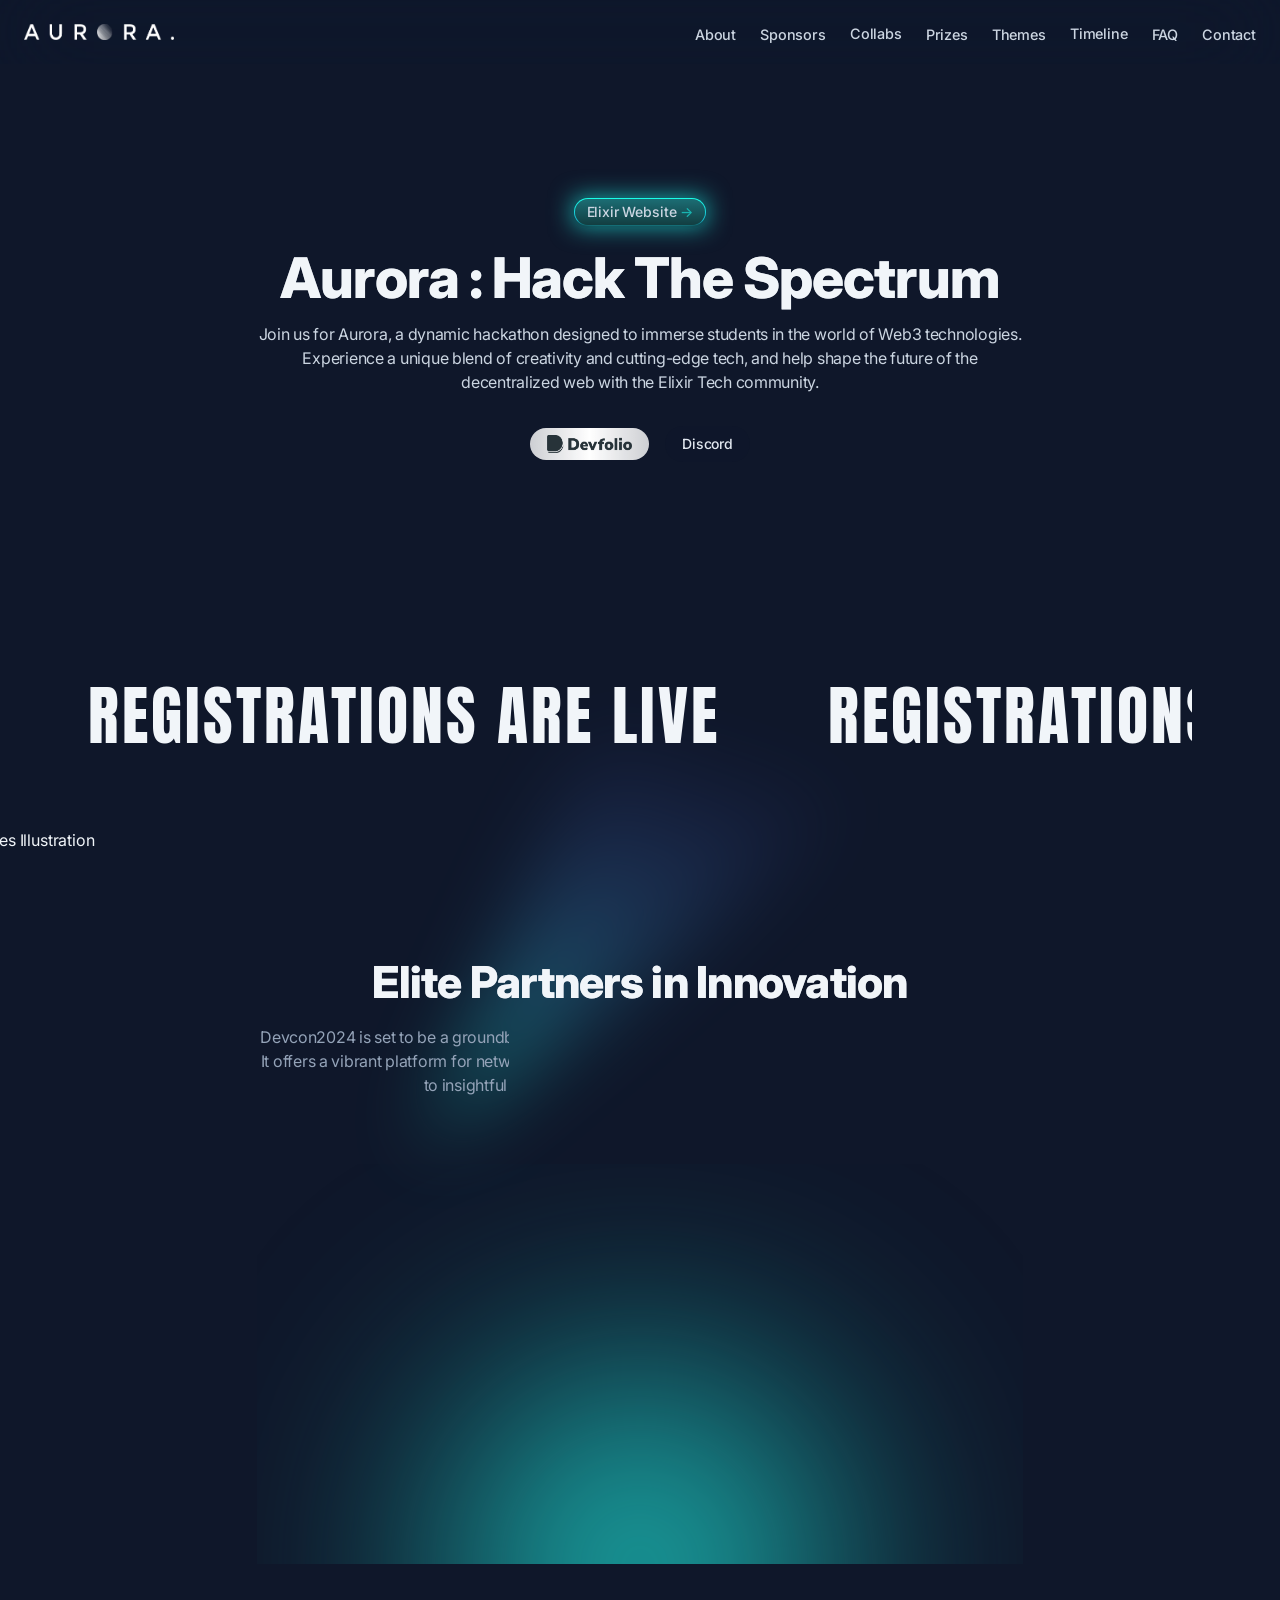
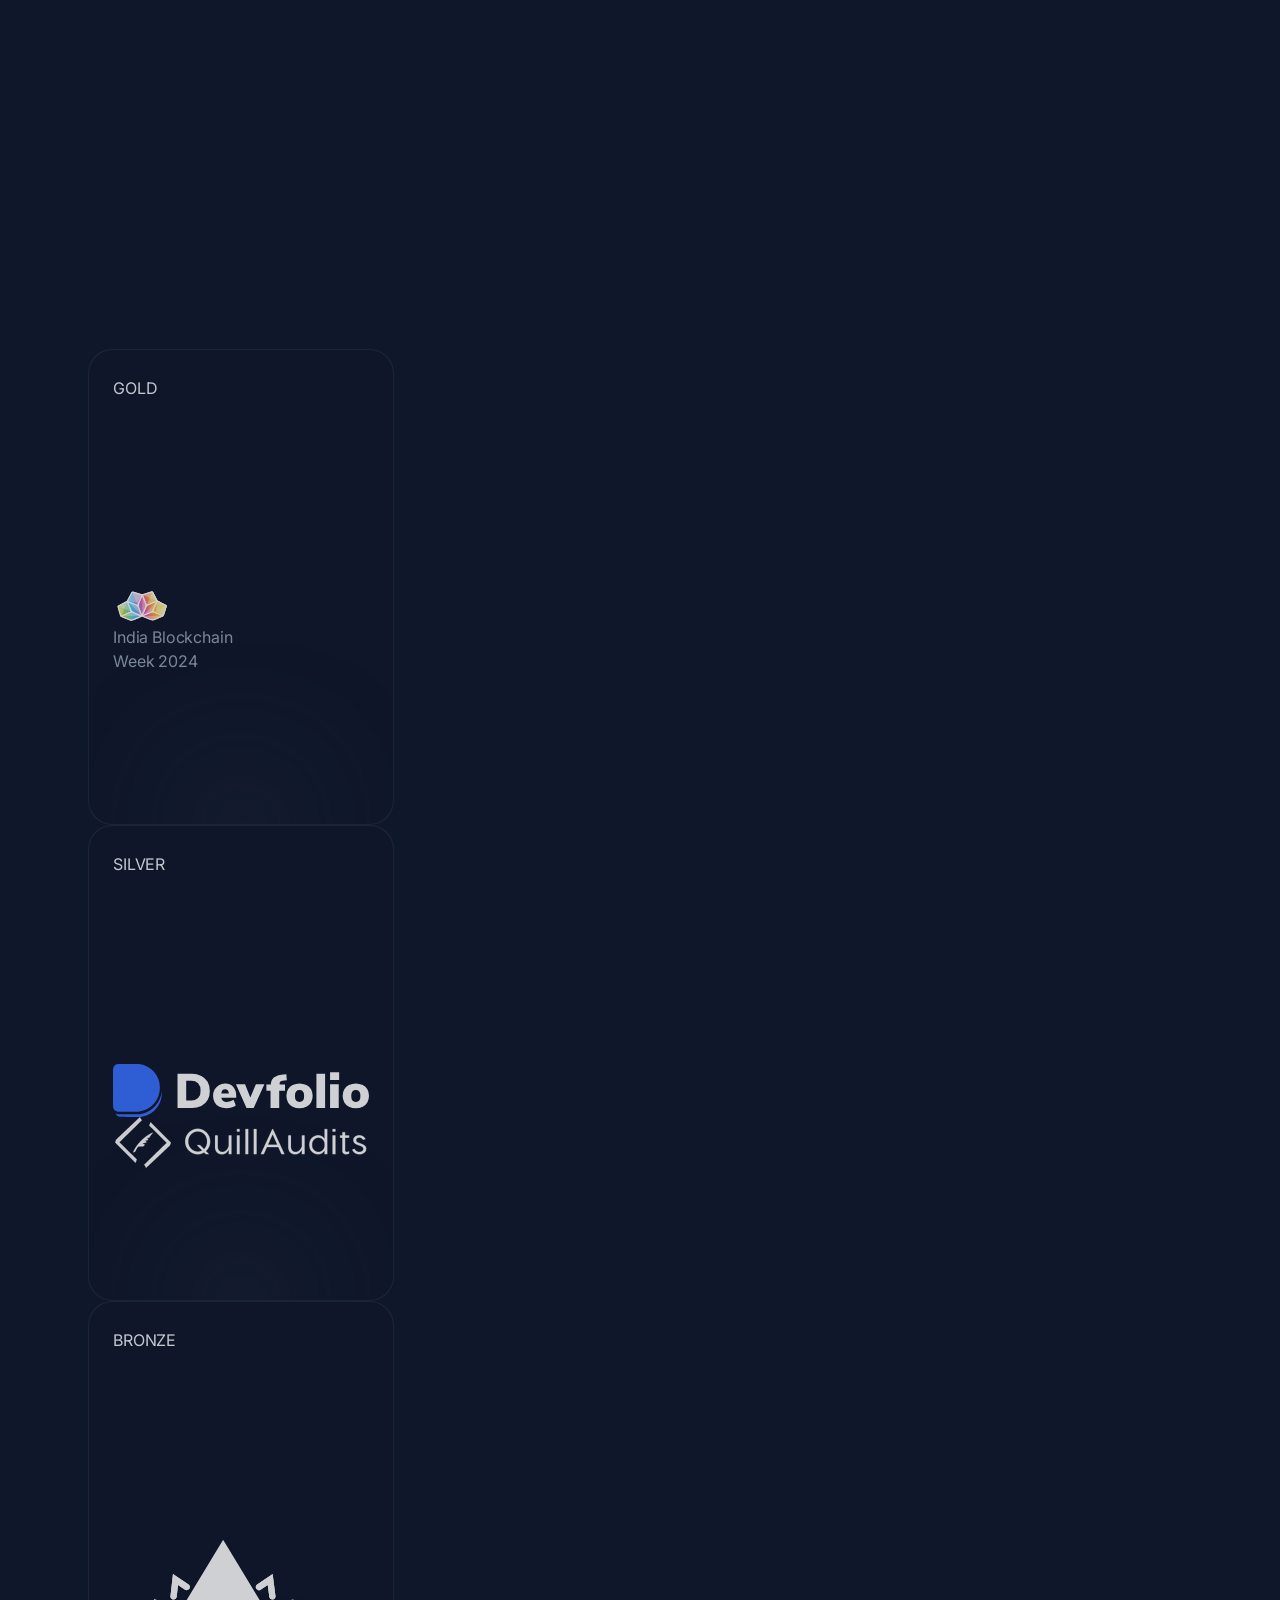
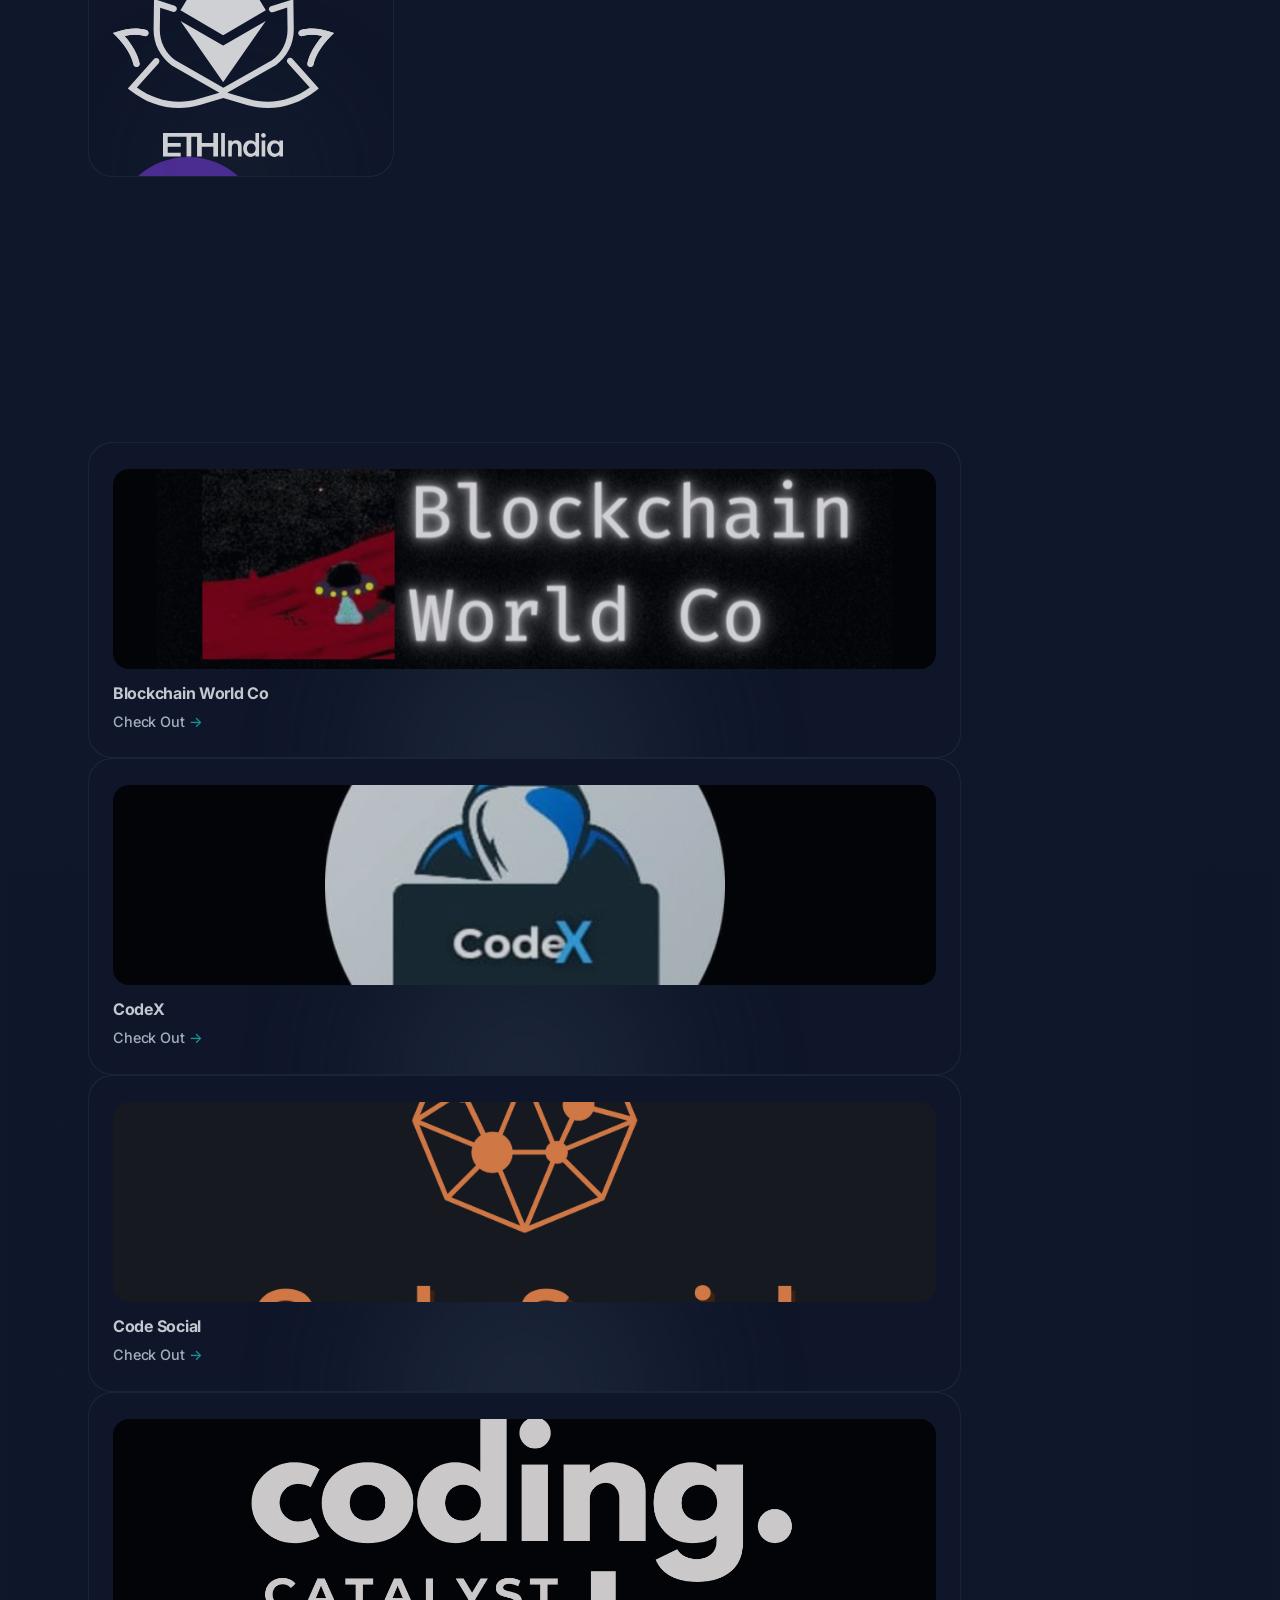
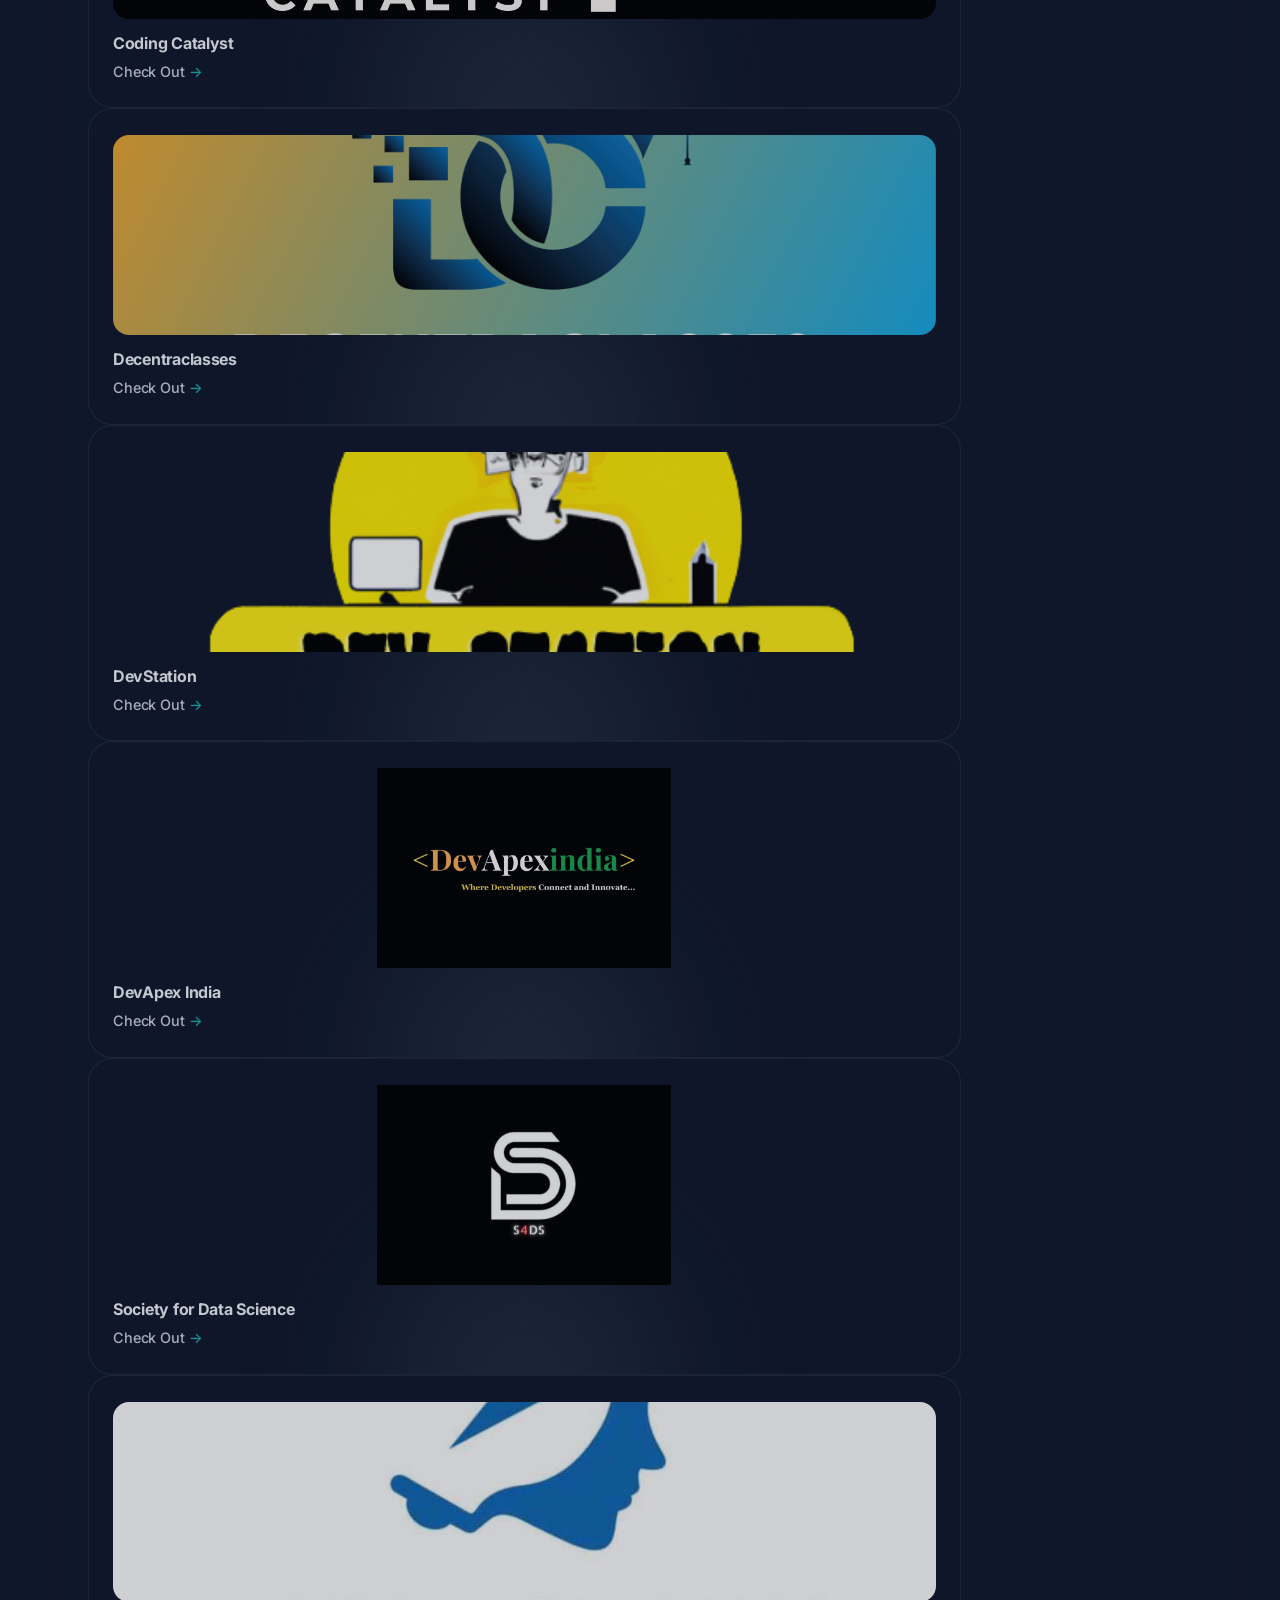
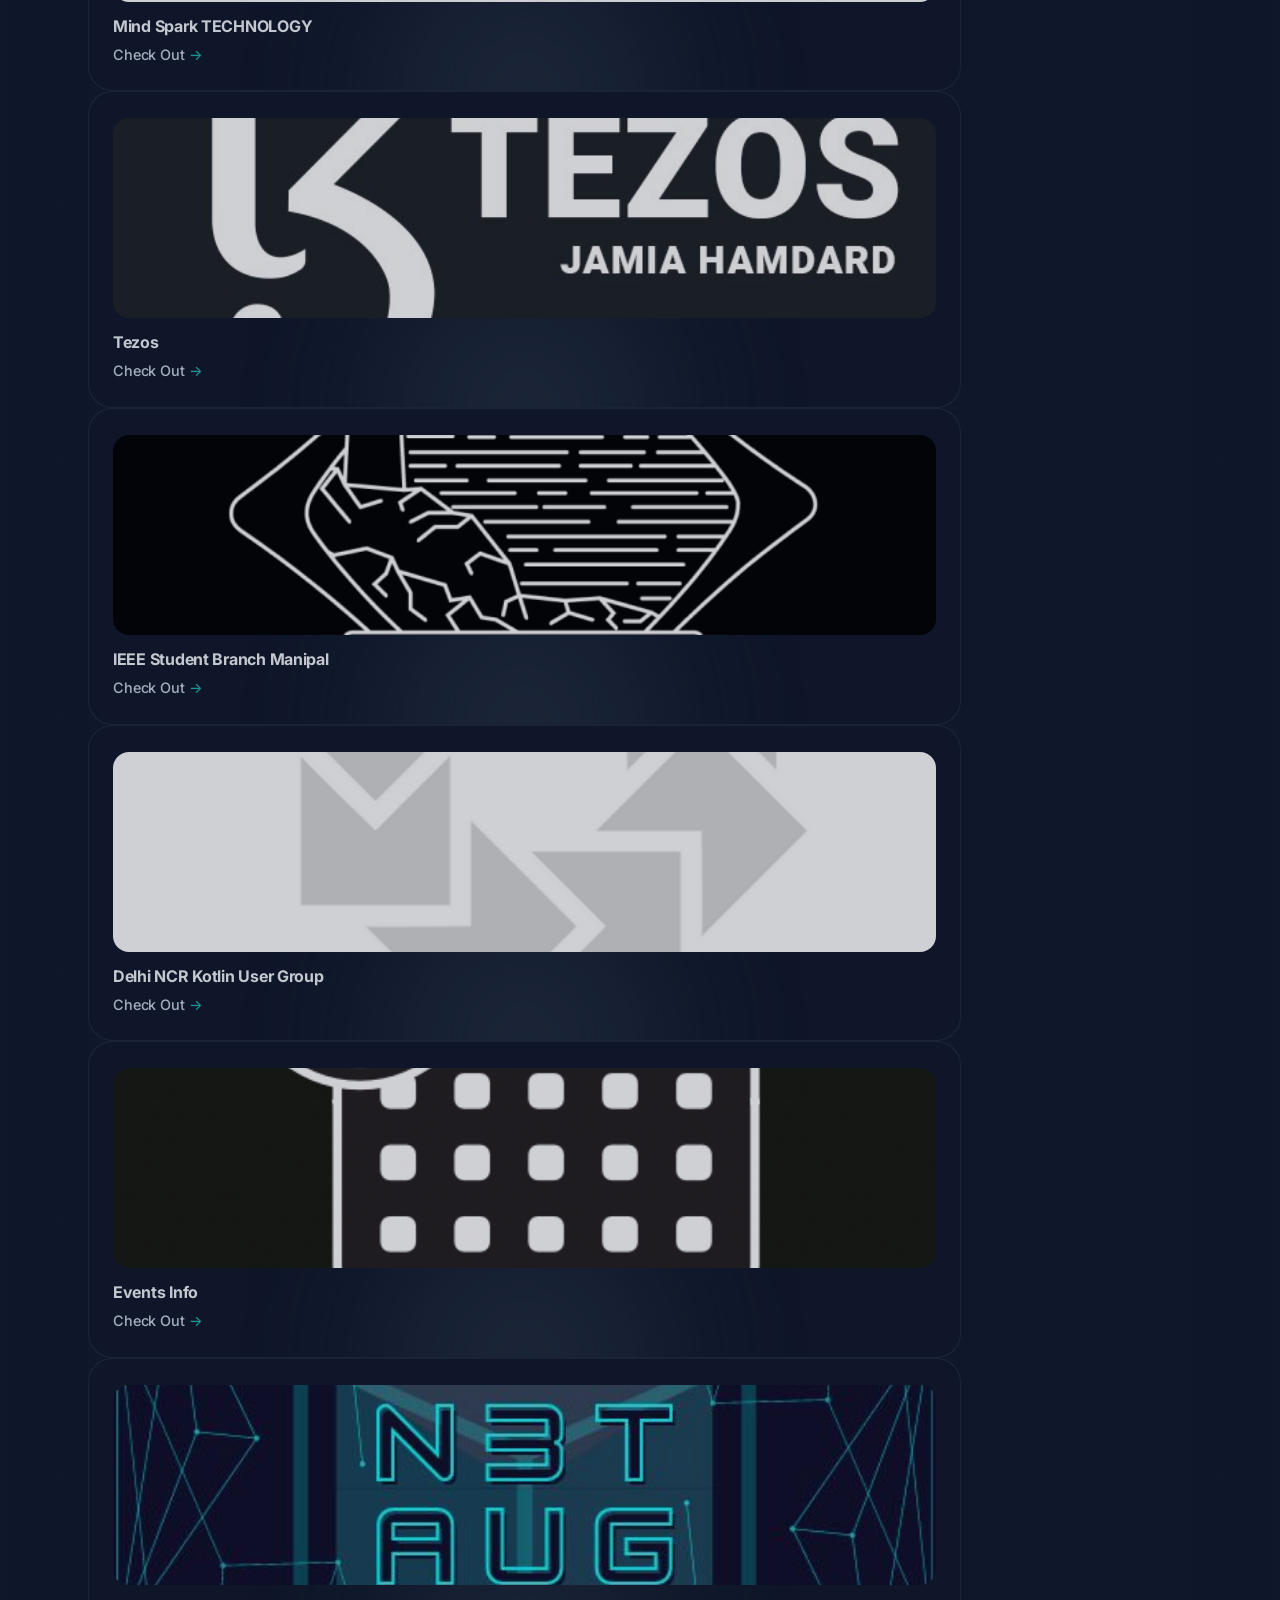
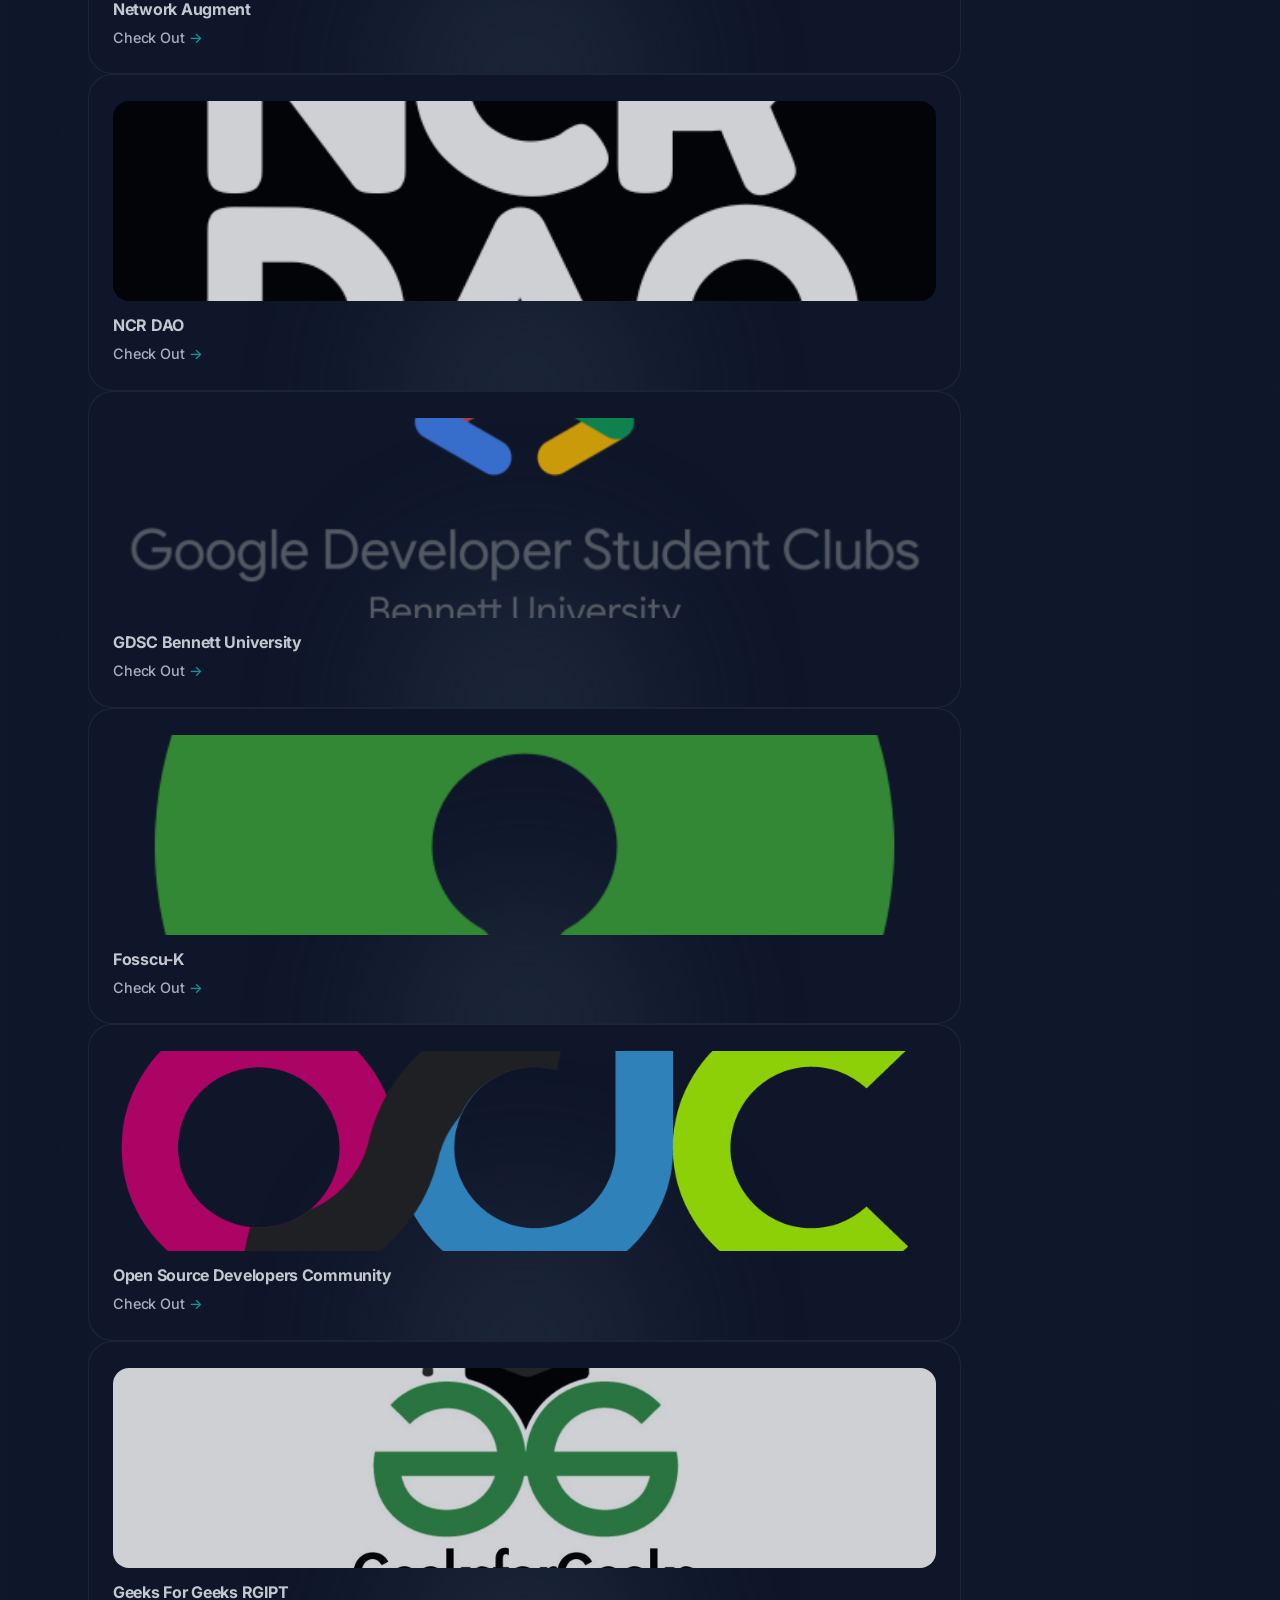
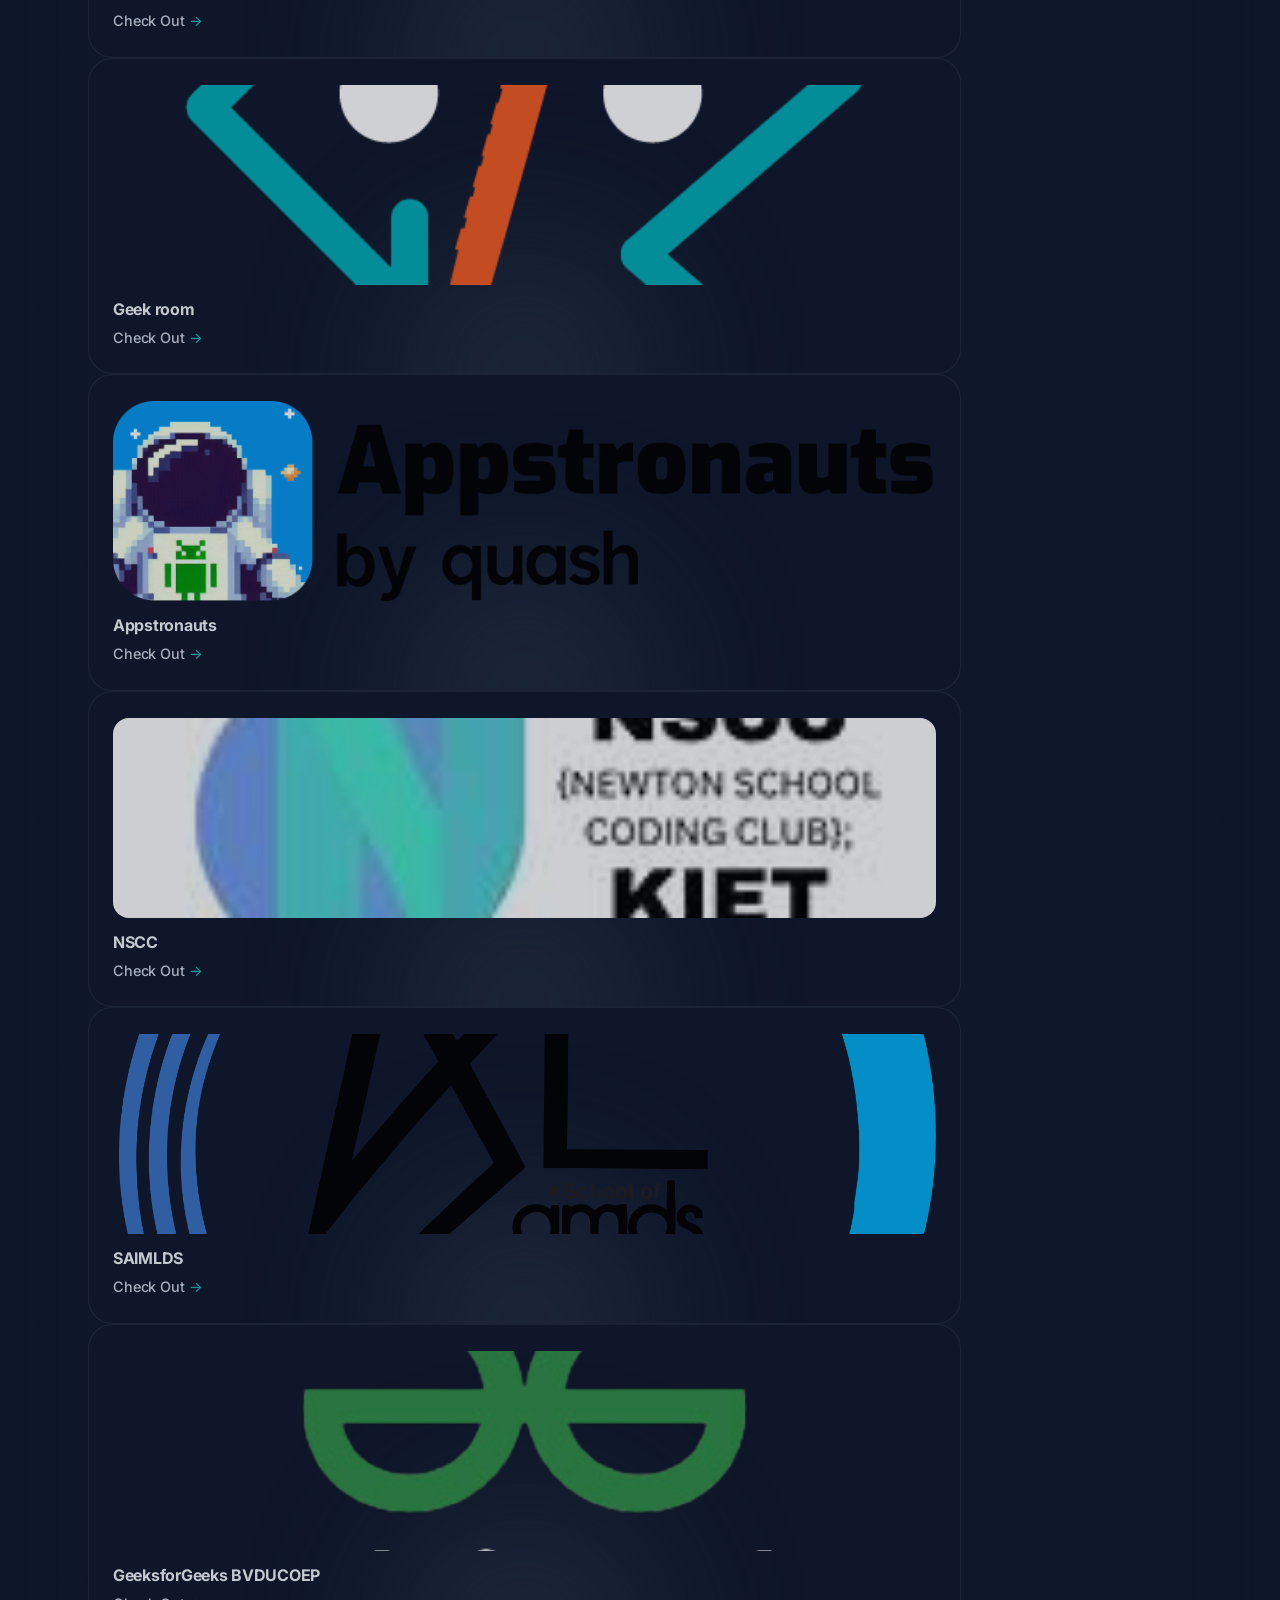
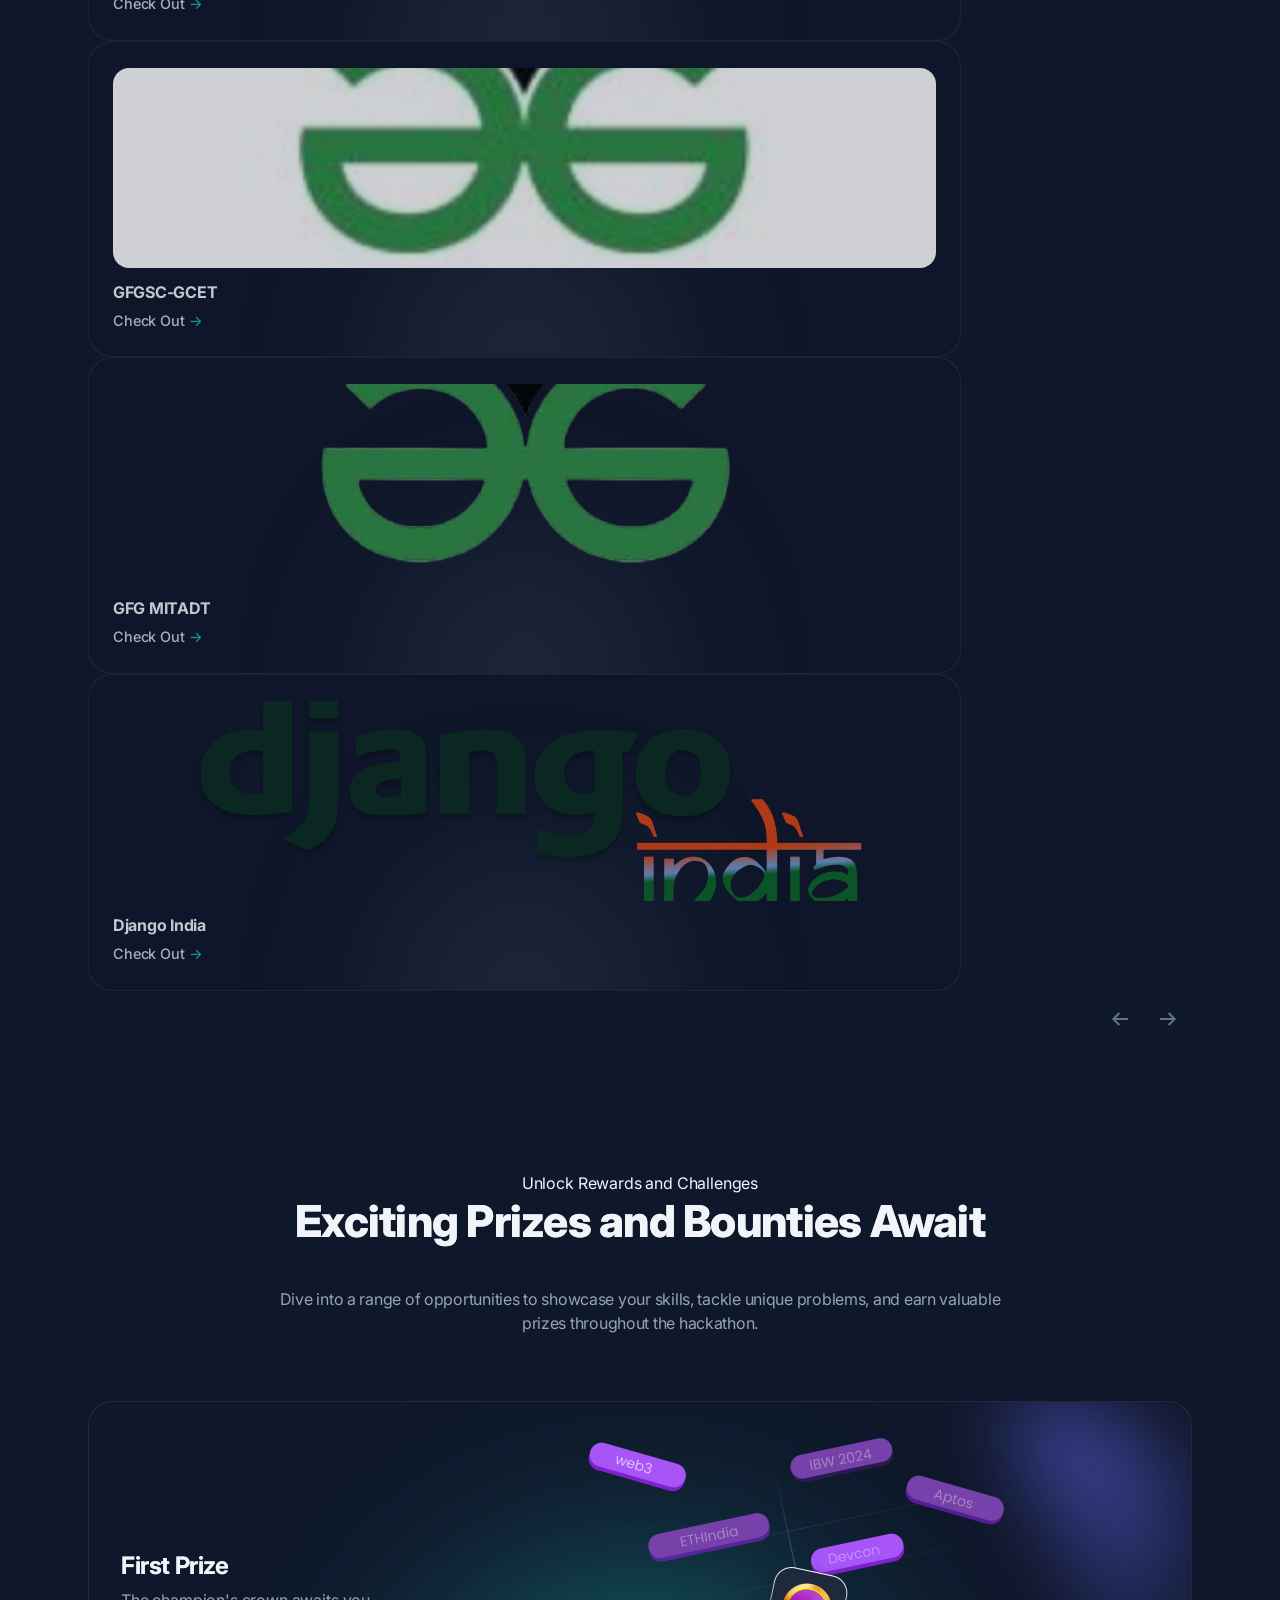
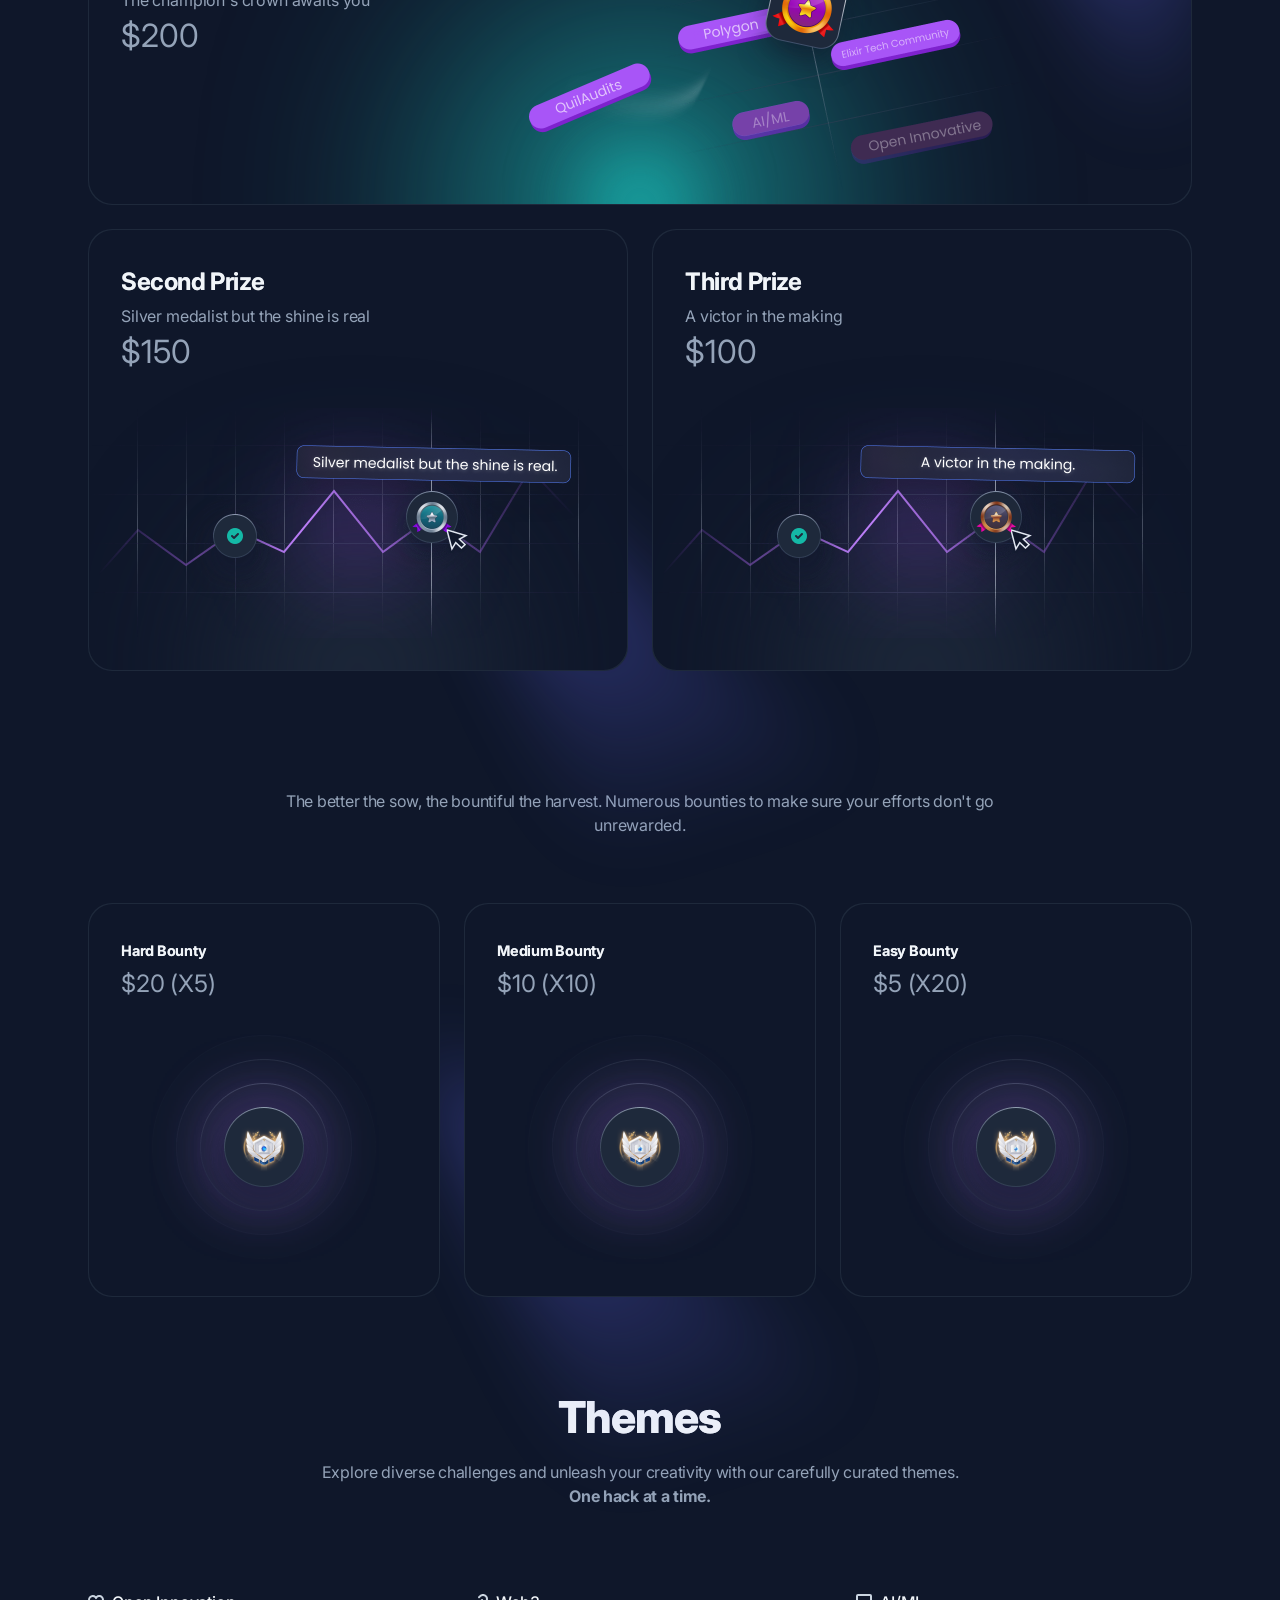
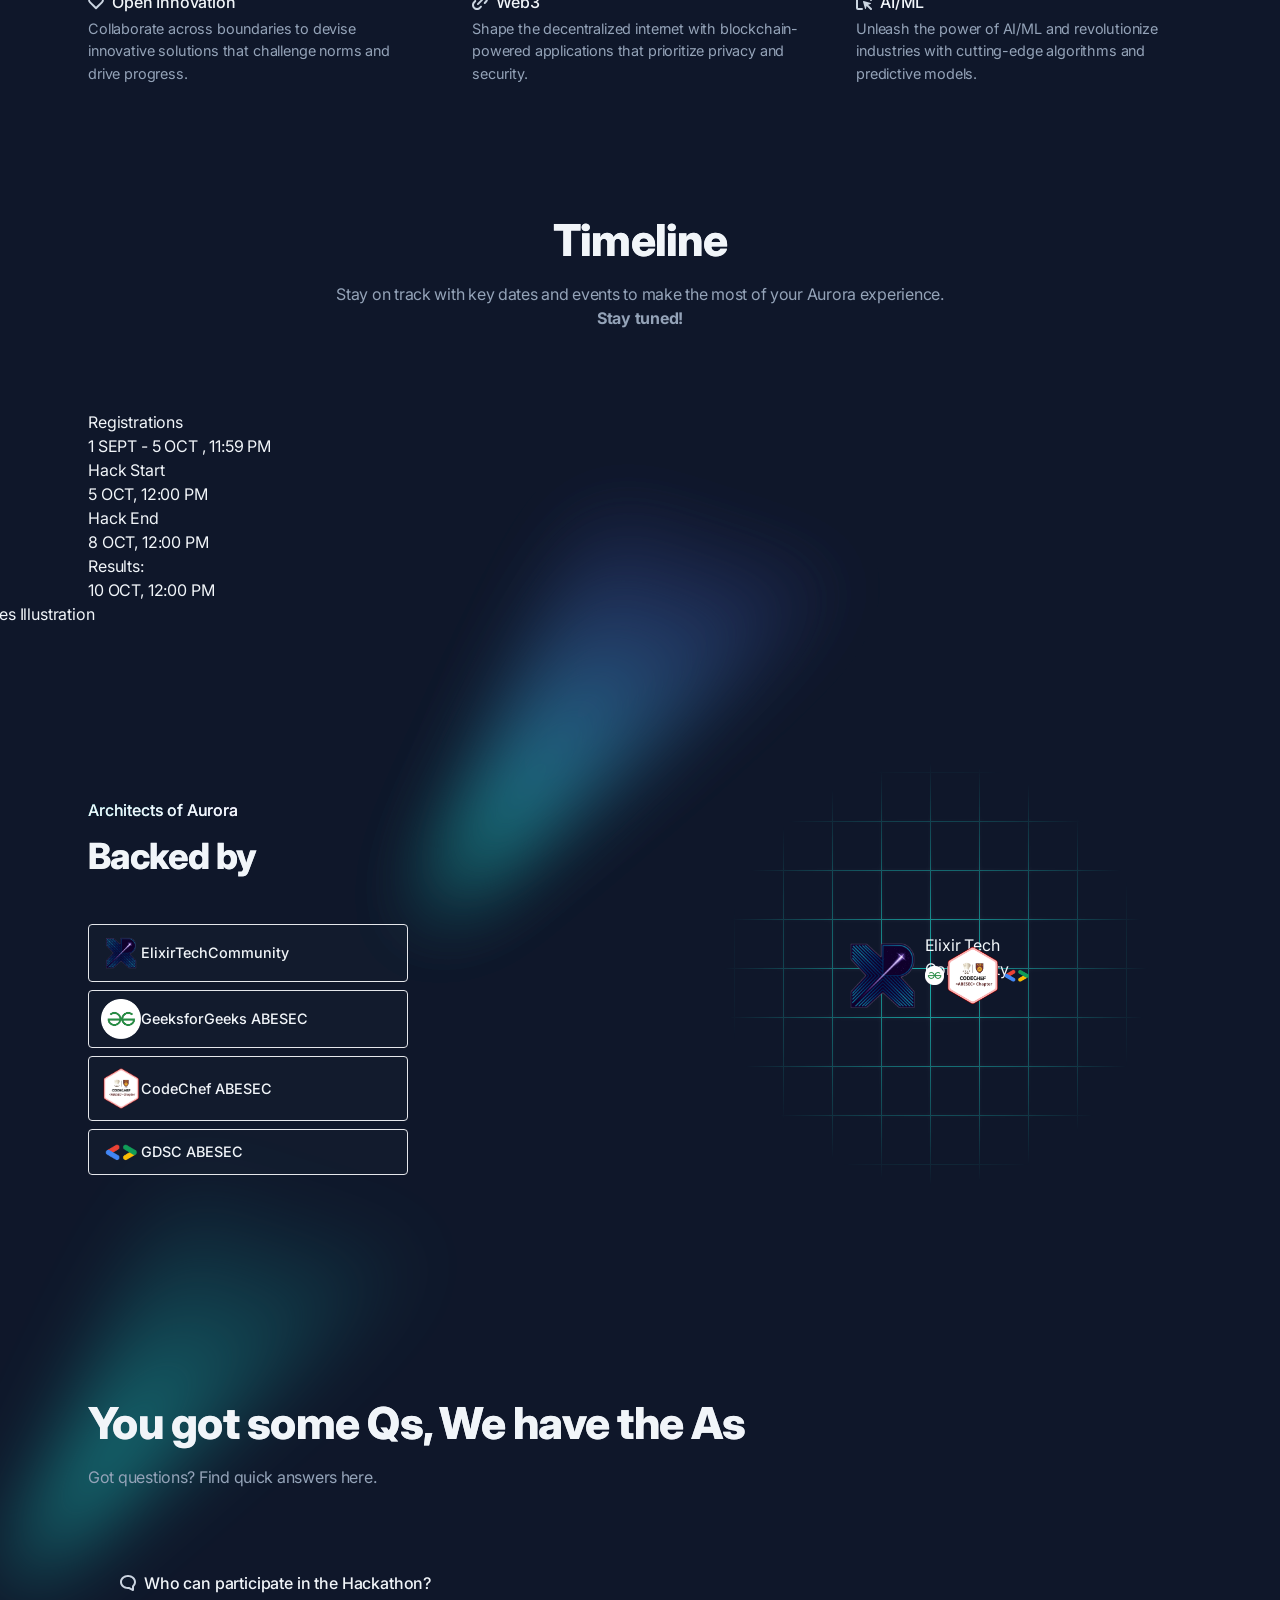
==== commit 781346c6: "updated timeline" ====
--- a/index.html
+++ b/index.html
@@ -1902,7 +1902,7 @@
                     <div
                       class="bg-gradient-to-r from-[#255366] col-start-4 col-end-11 p-4 rounded-xl my-4 mr-auto shadow-md w-full">
                       <h3 class="font-semibold text-lg mb-1">Registrations</h3>
-                      <p class="leading-tight text-justify w-full">1 SEPT - 4 OCT , 11:59 PM</p>
+                      <p class="leading-tight text-justify w-full">1 SEPT - 5 OCT , 11:59 PM</p>
                     </div>
                   </div>
 
@@ -1949,8 +1949,8 @@
                     </div>
                     <div
                       class="bg-gradient-to-r from-[#15283B] col-start-4 col-end-11 p-4 rounded-xl my-4 mr-auto shadow-md w-full">
-                      <h3 class="font-semibold text-lg mb-1 text-gray-400">Results: 10 OCT</h3>
-                      <p class="leading-tight text-justify"></p>
+                      <h3 class="font-semibold text-lg mb-1 text-gray-400">Results:</h3>
+                      <p class="leading-tight text-justify">10 OCT, 12:00 PM</p>
                     </div>
                   </div>
                 </div>
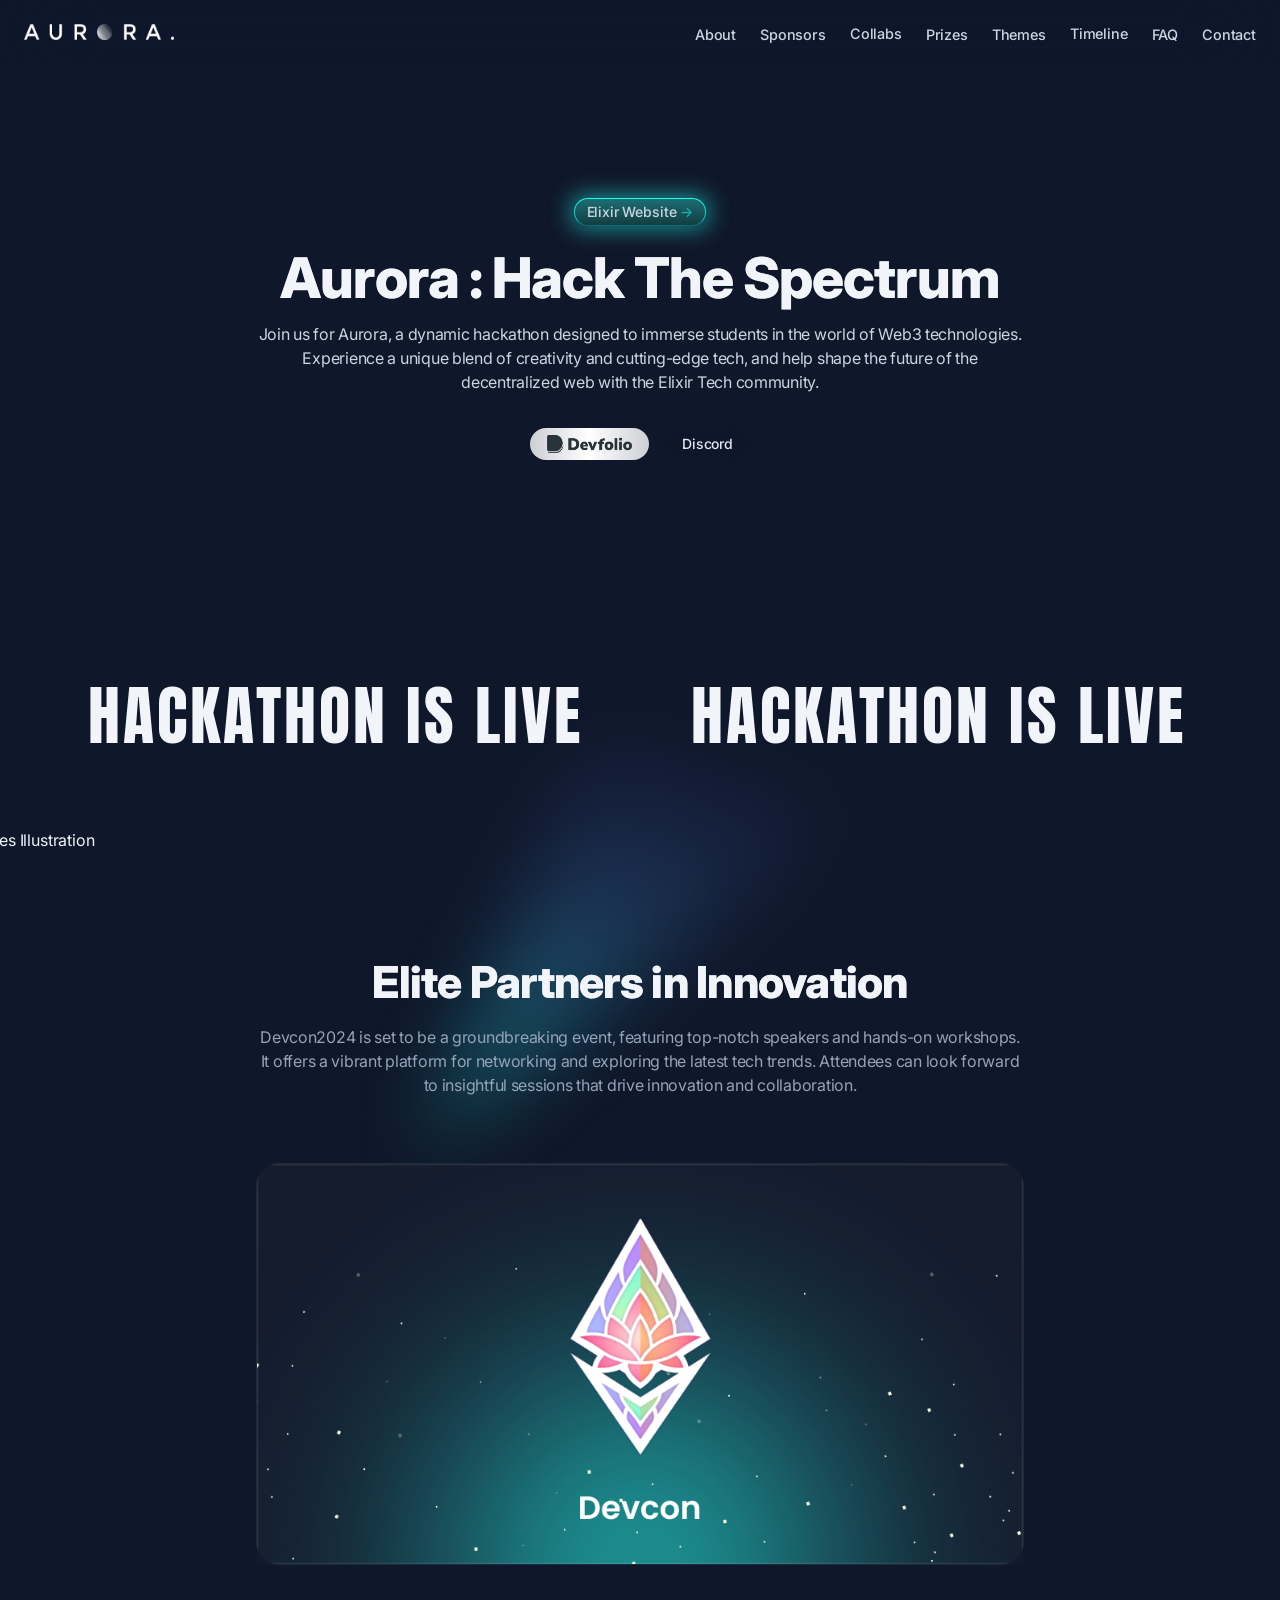
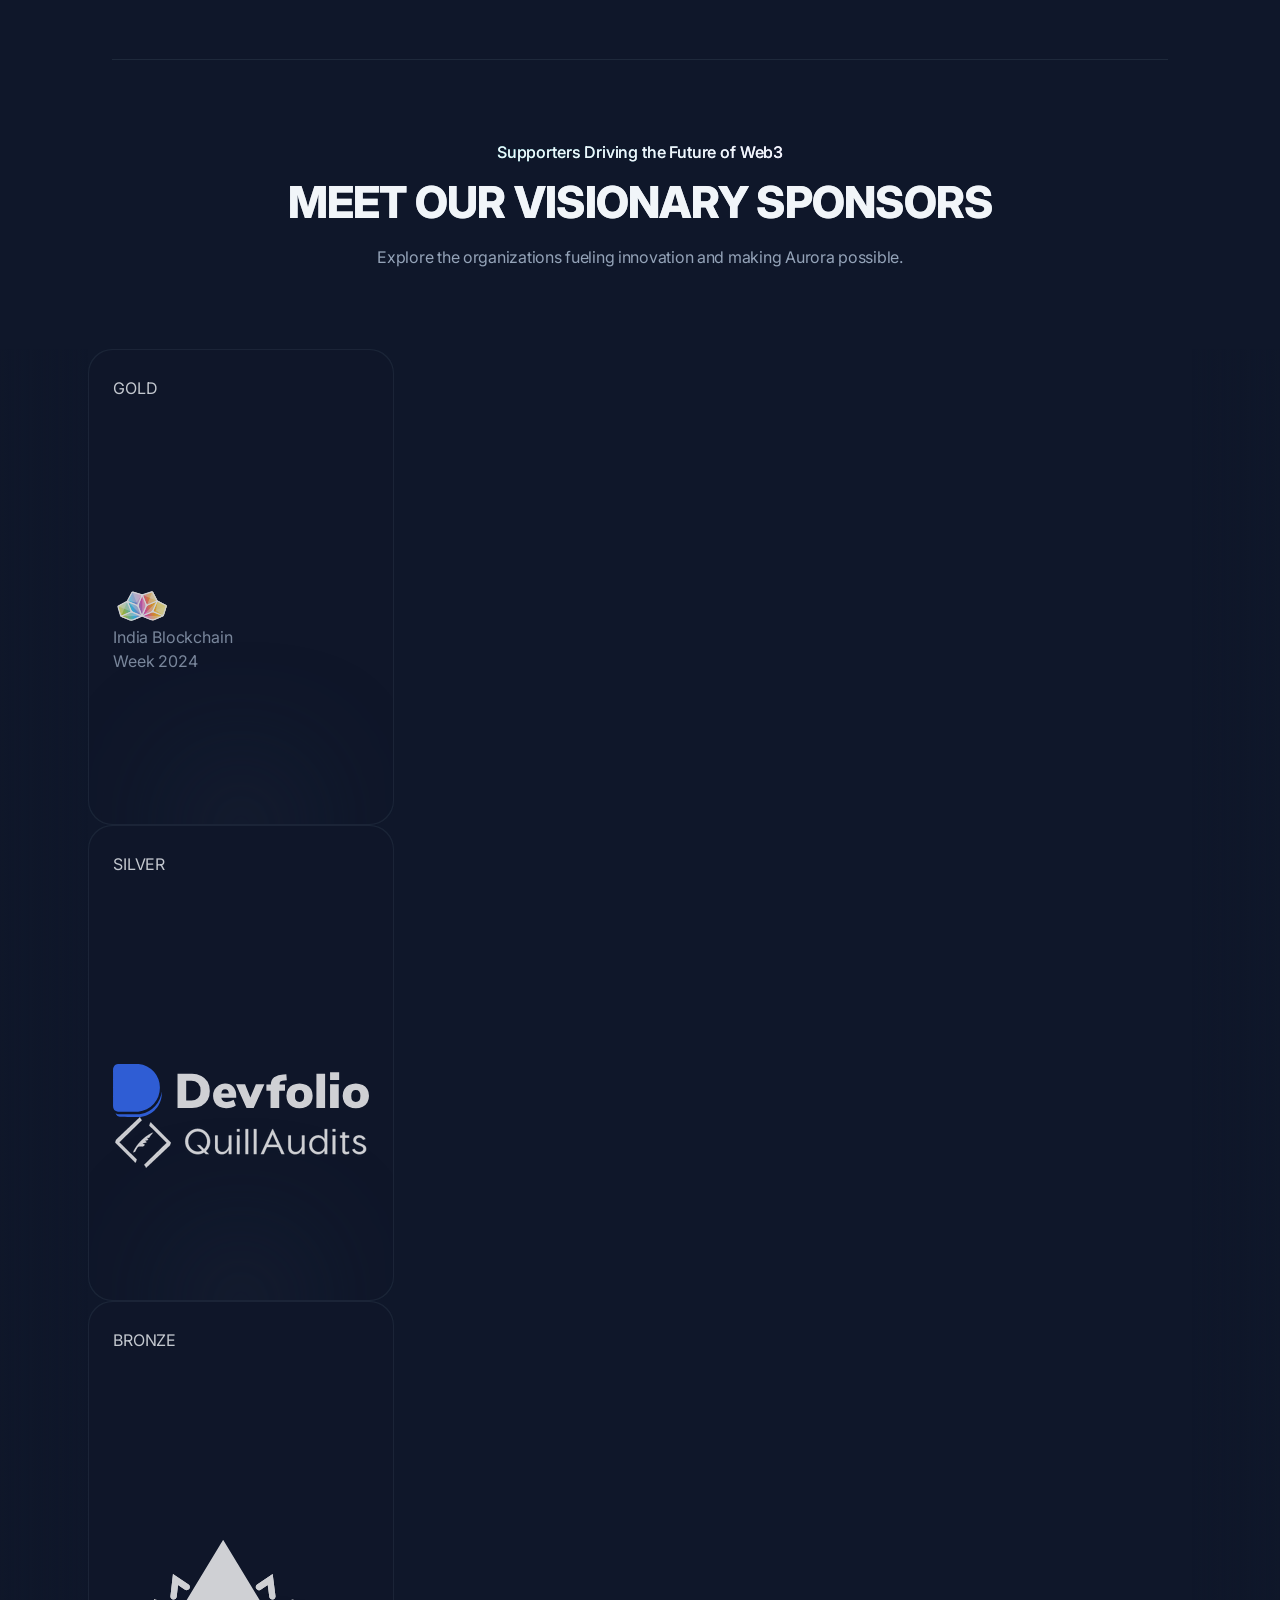
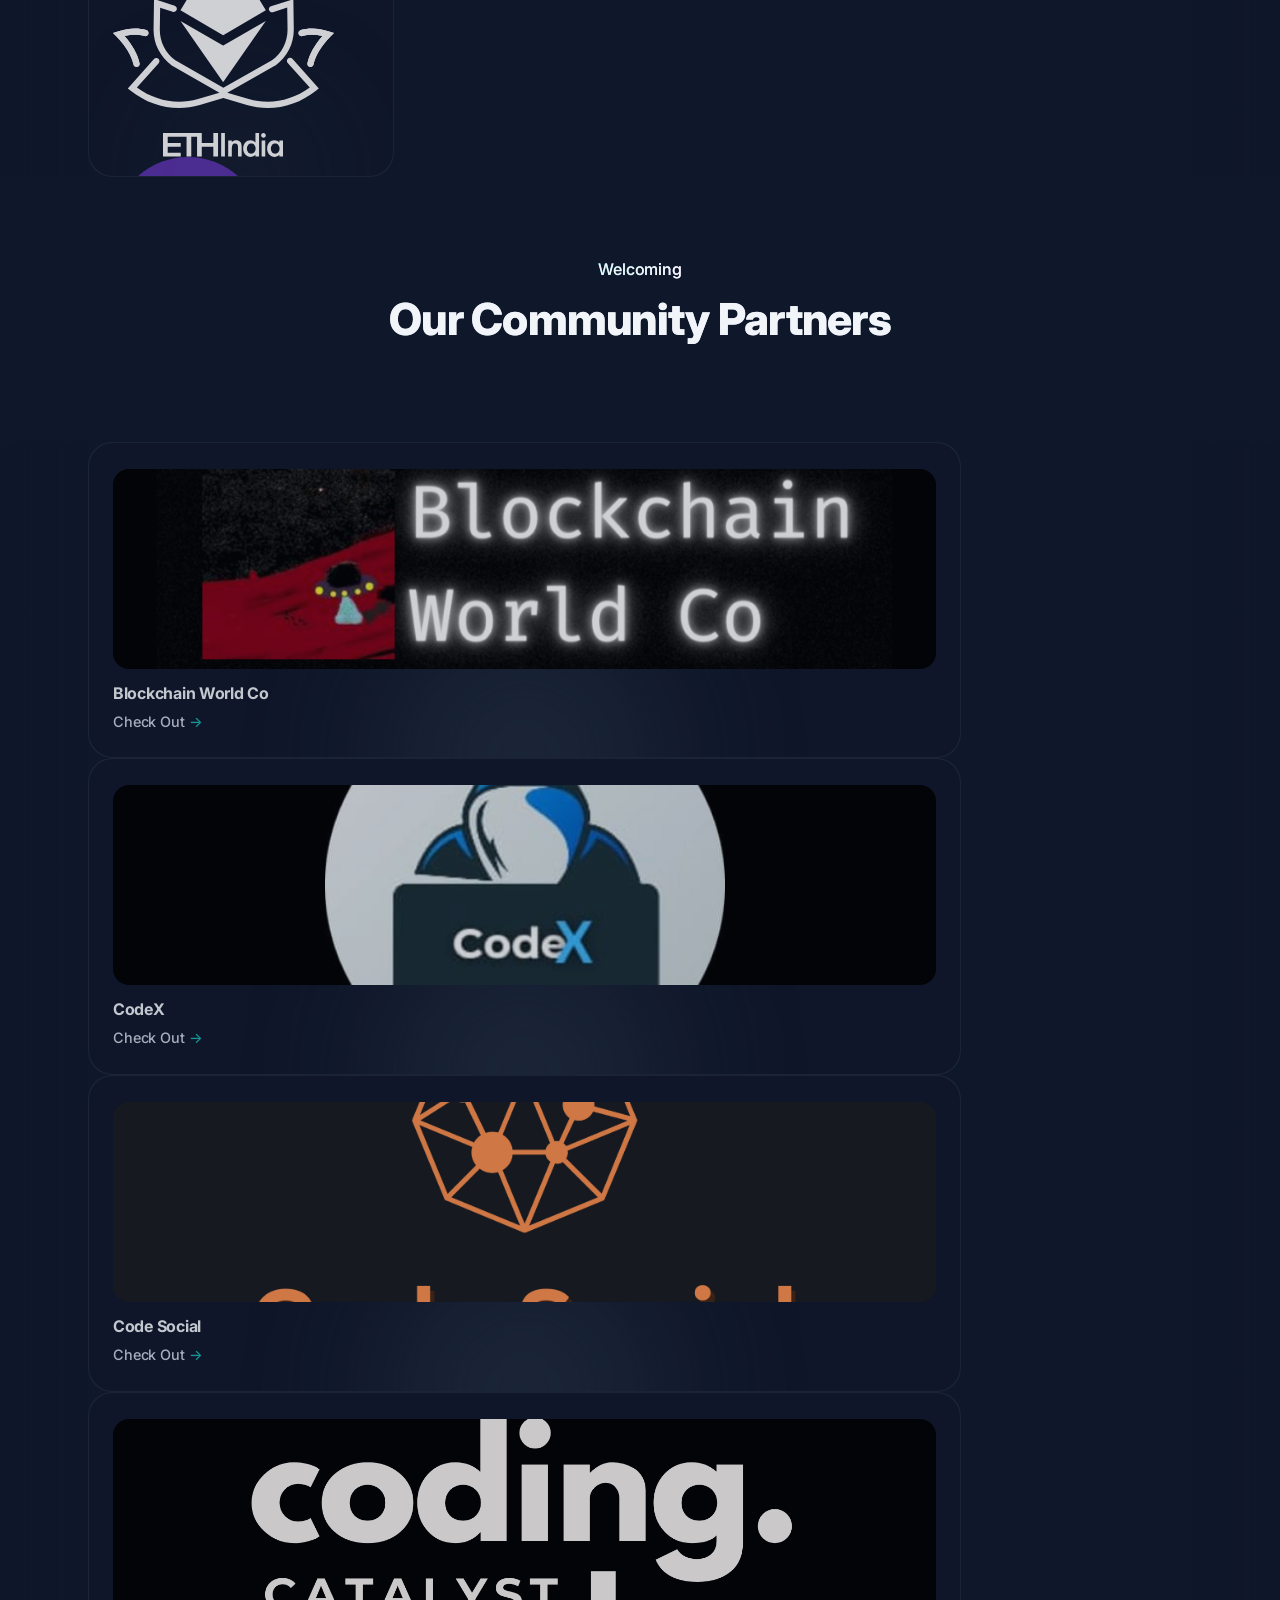
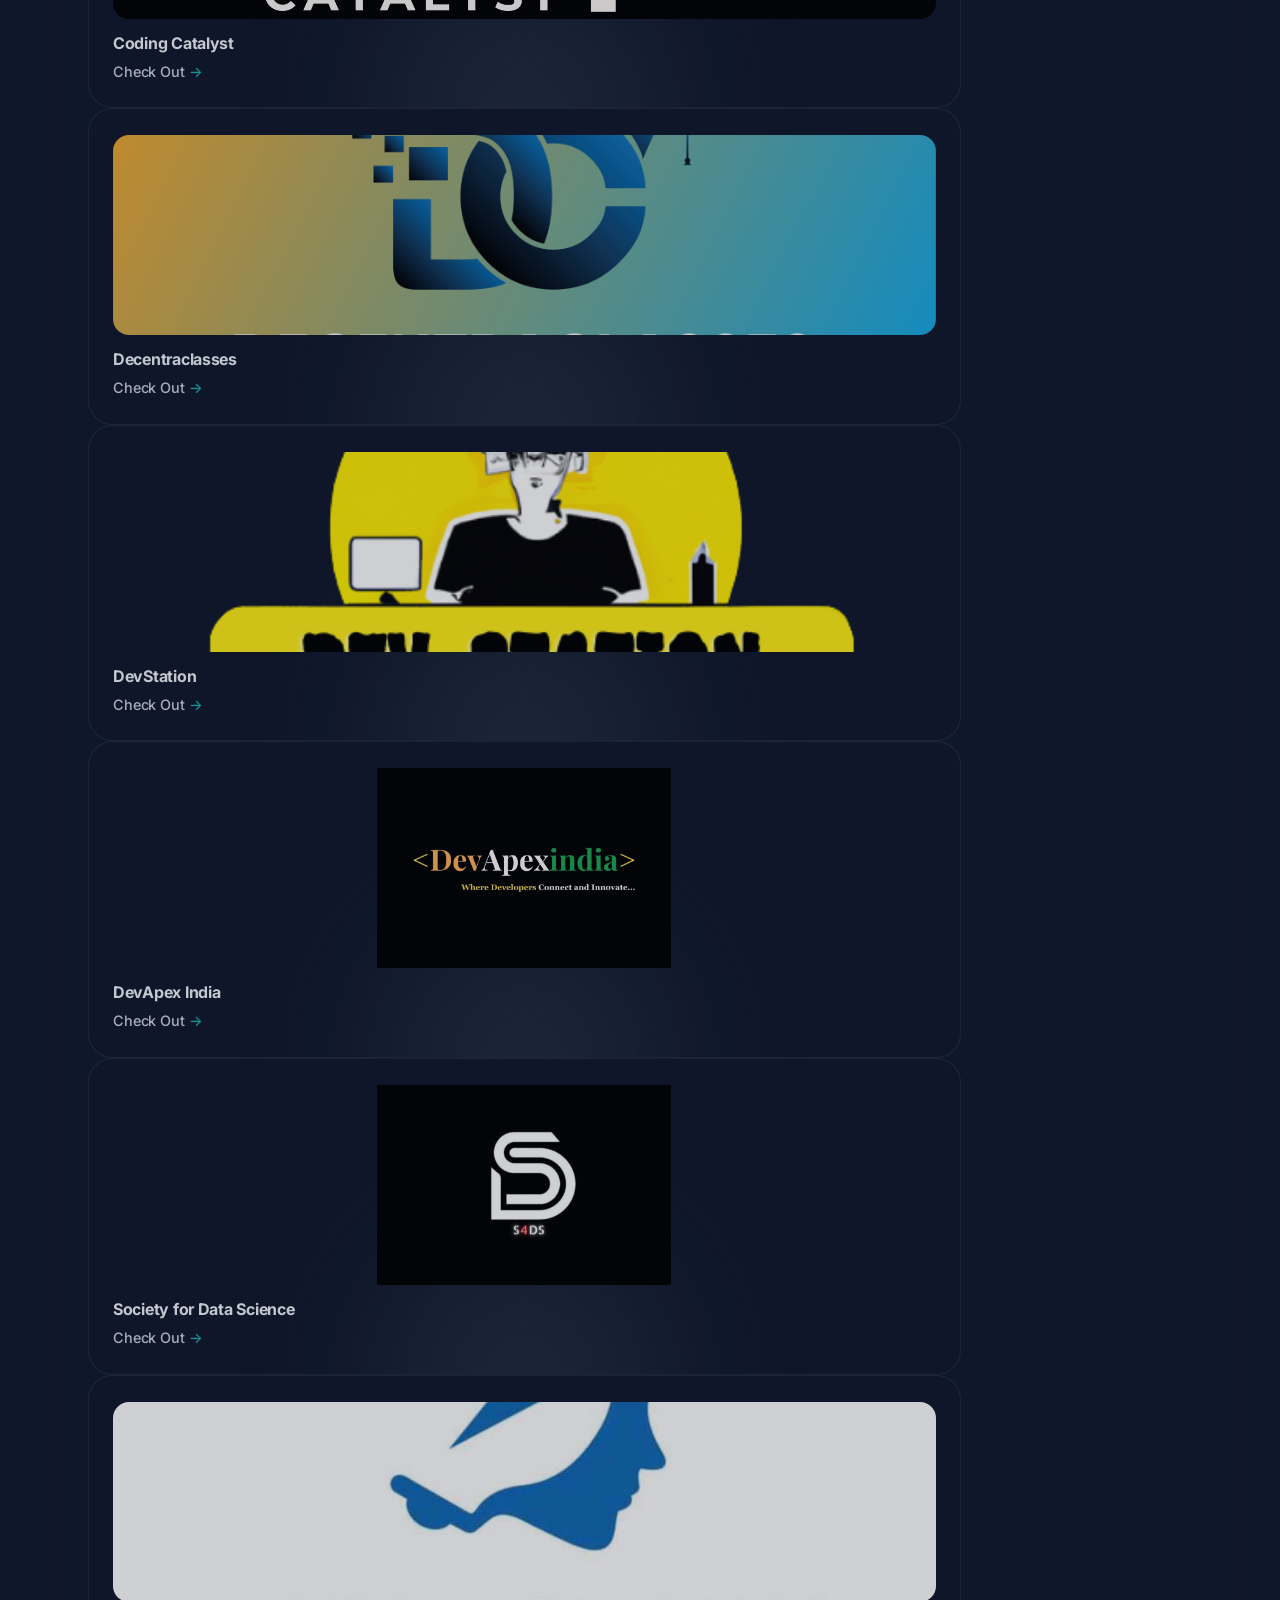
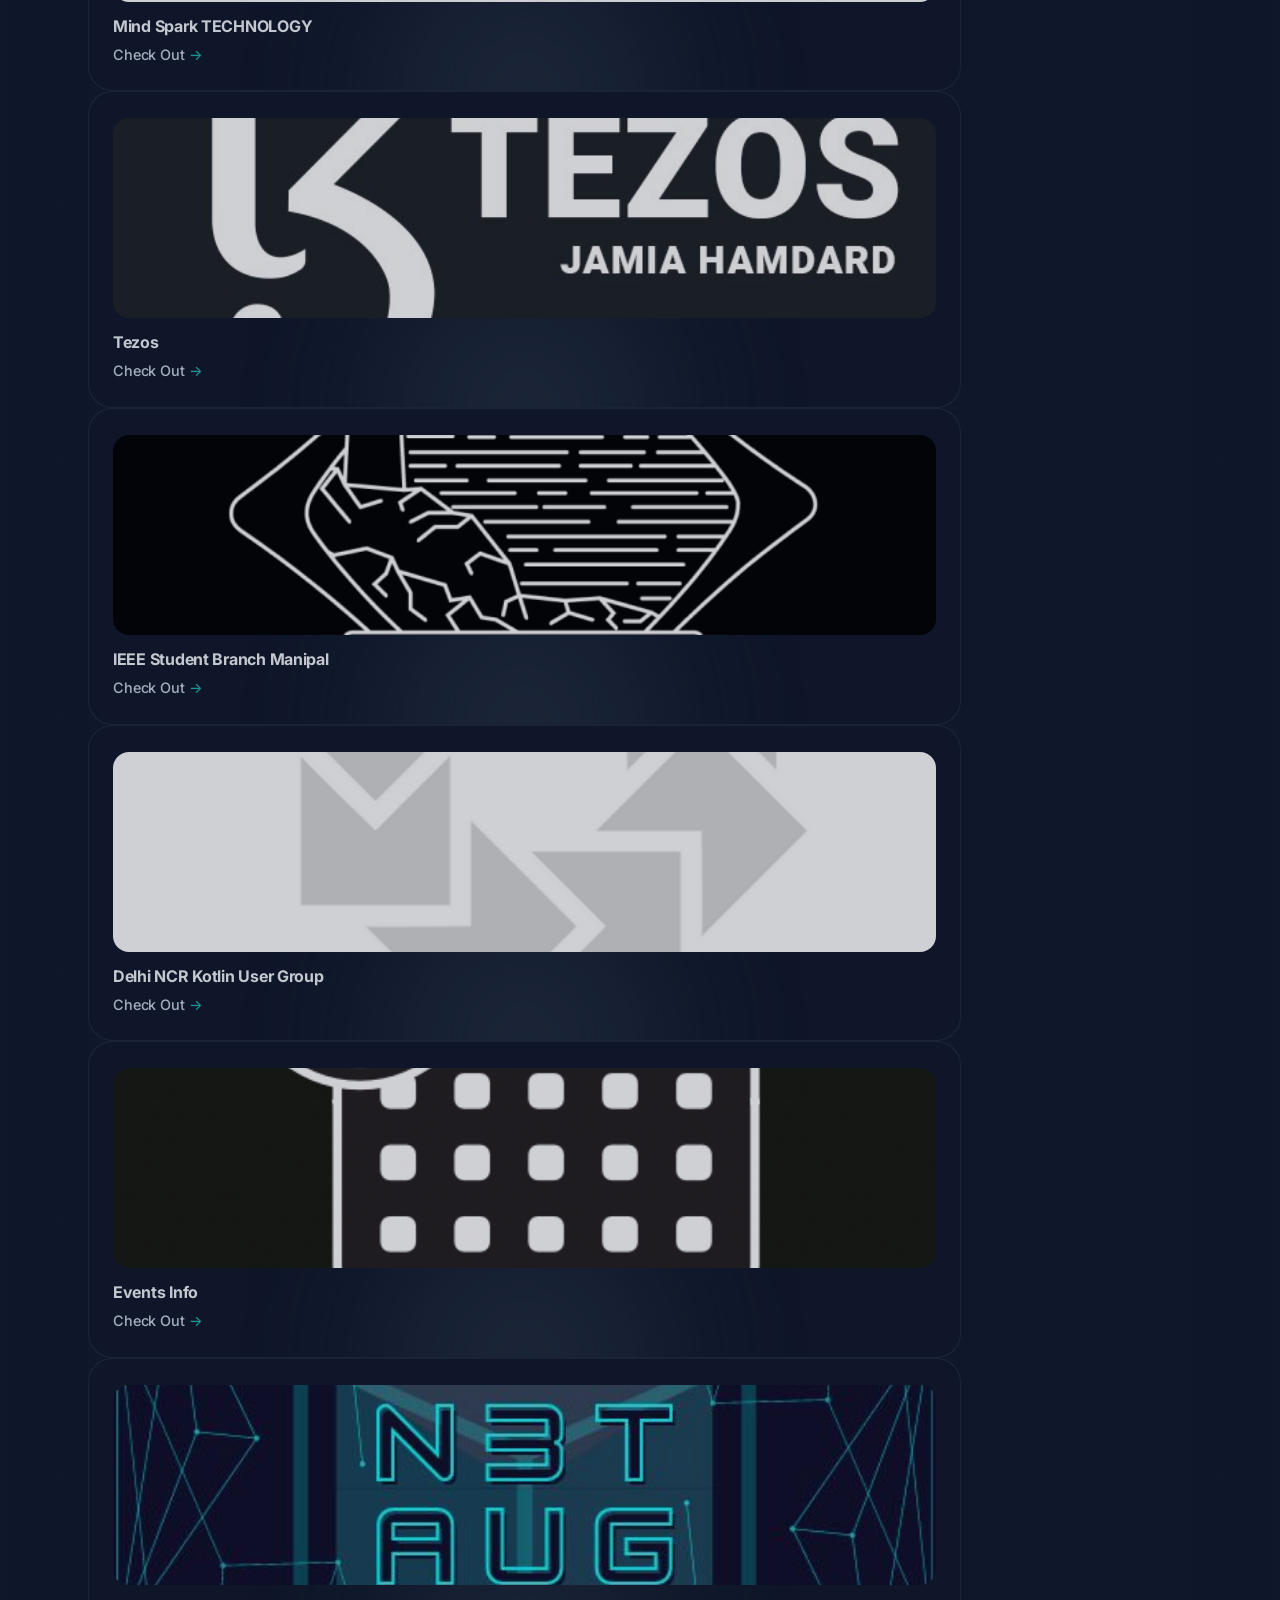
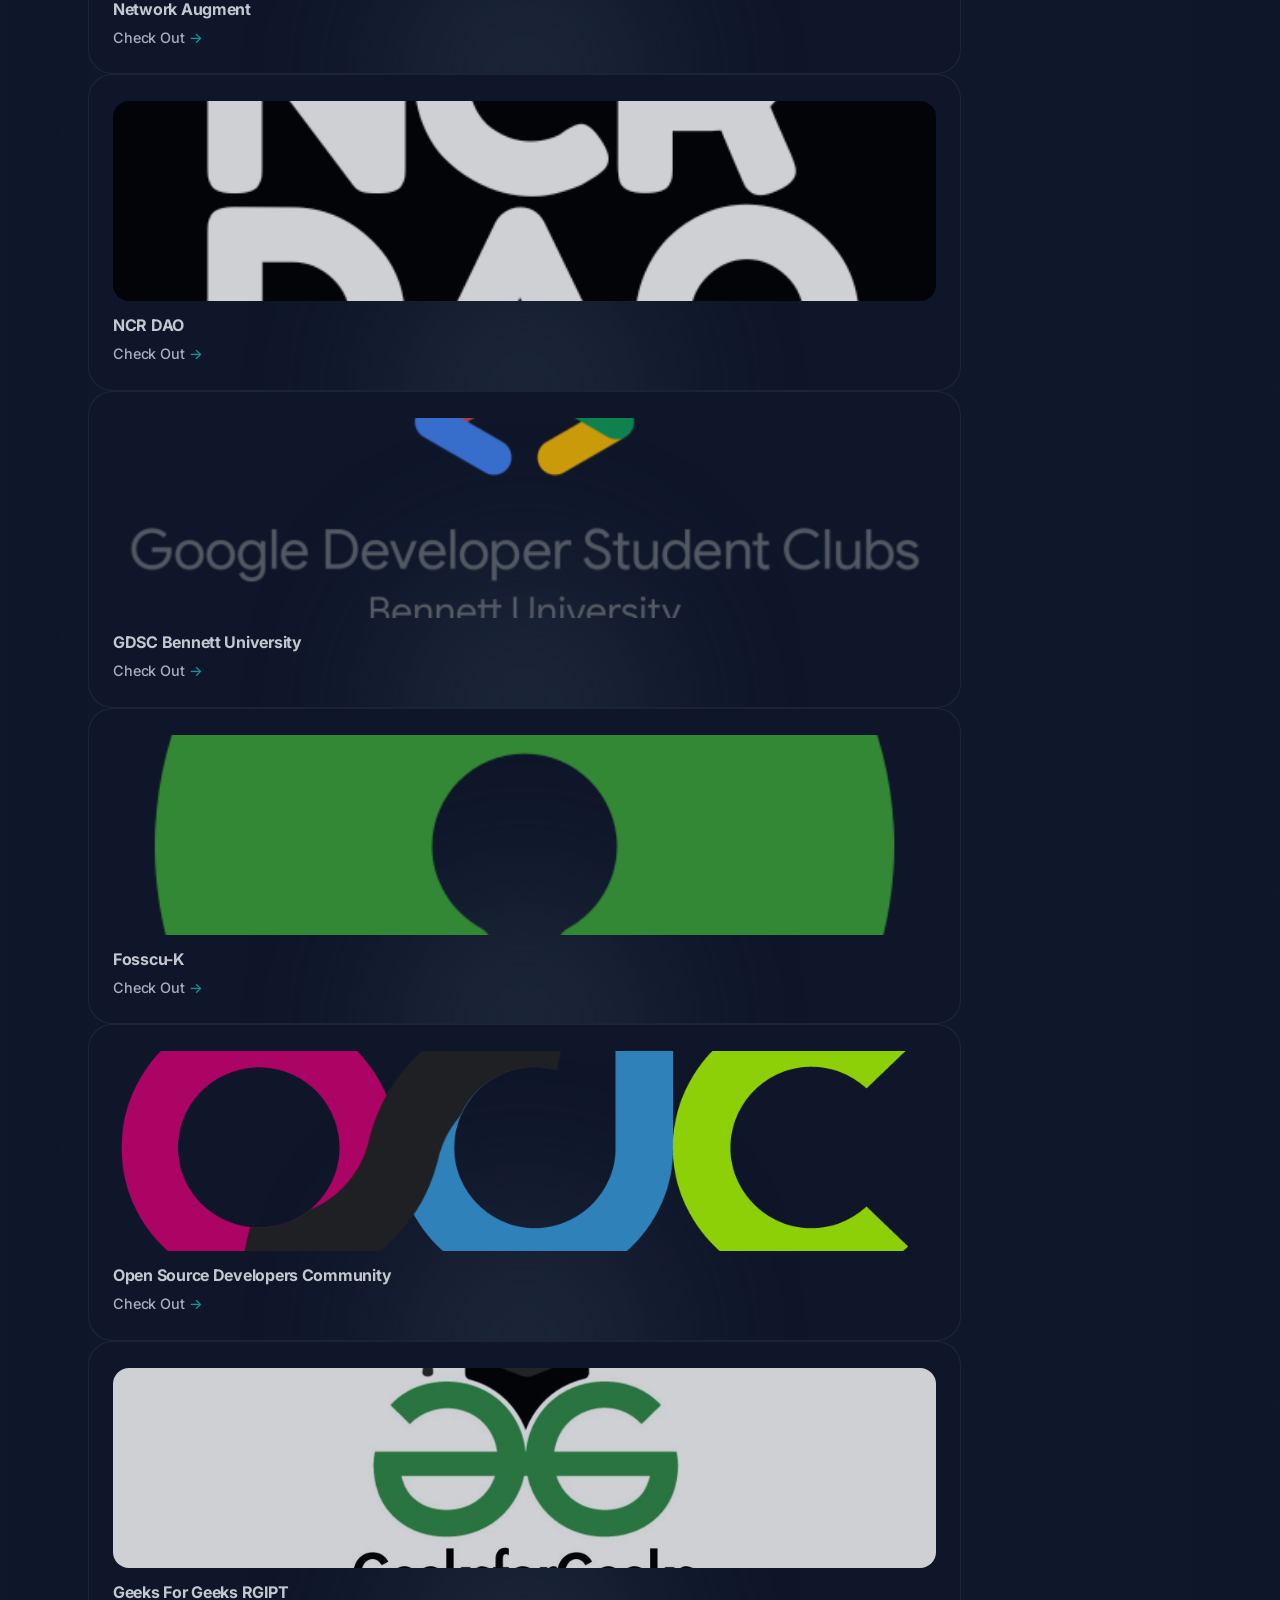
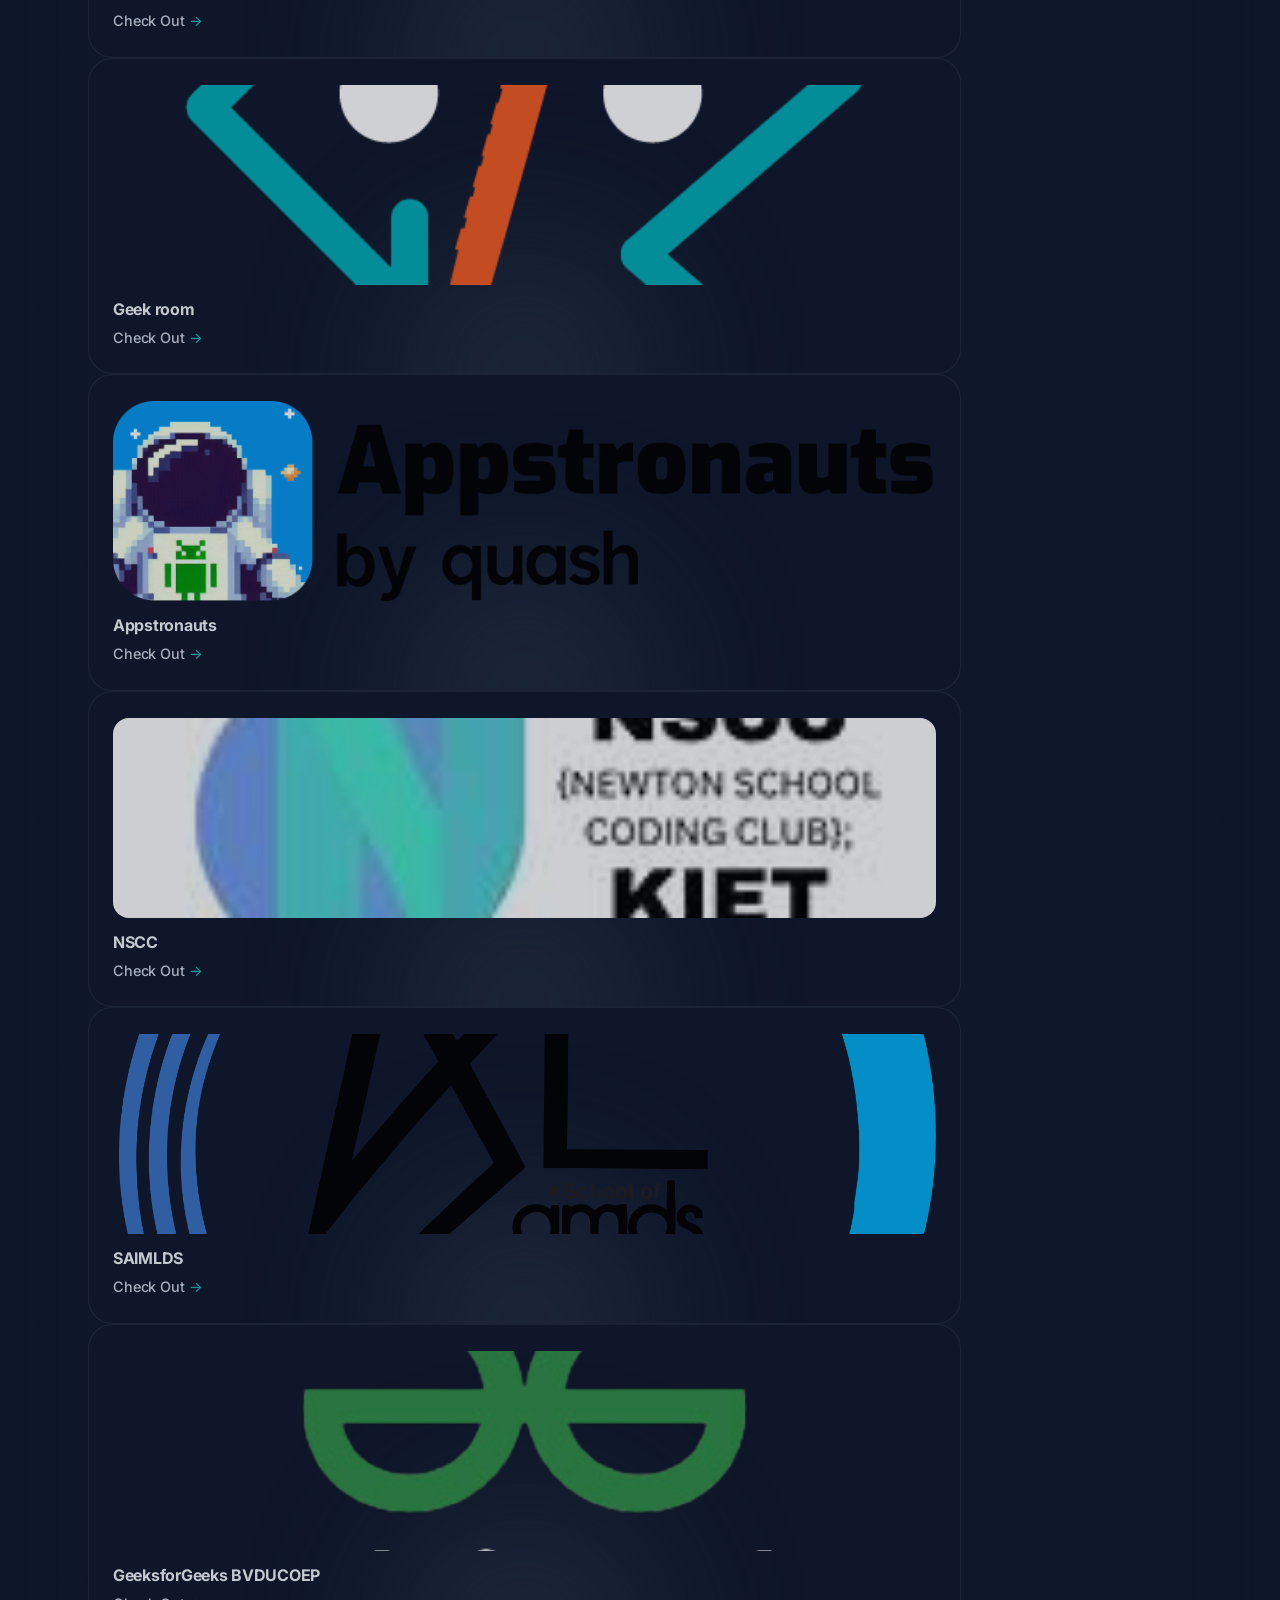
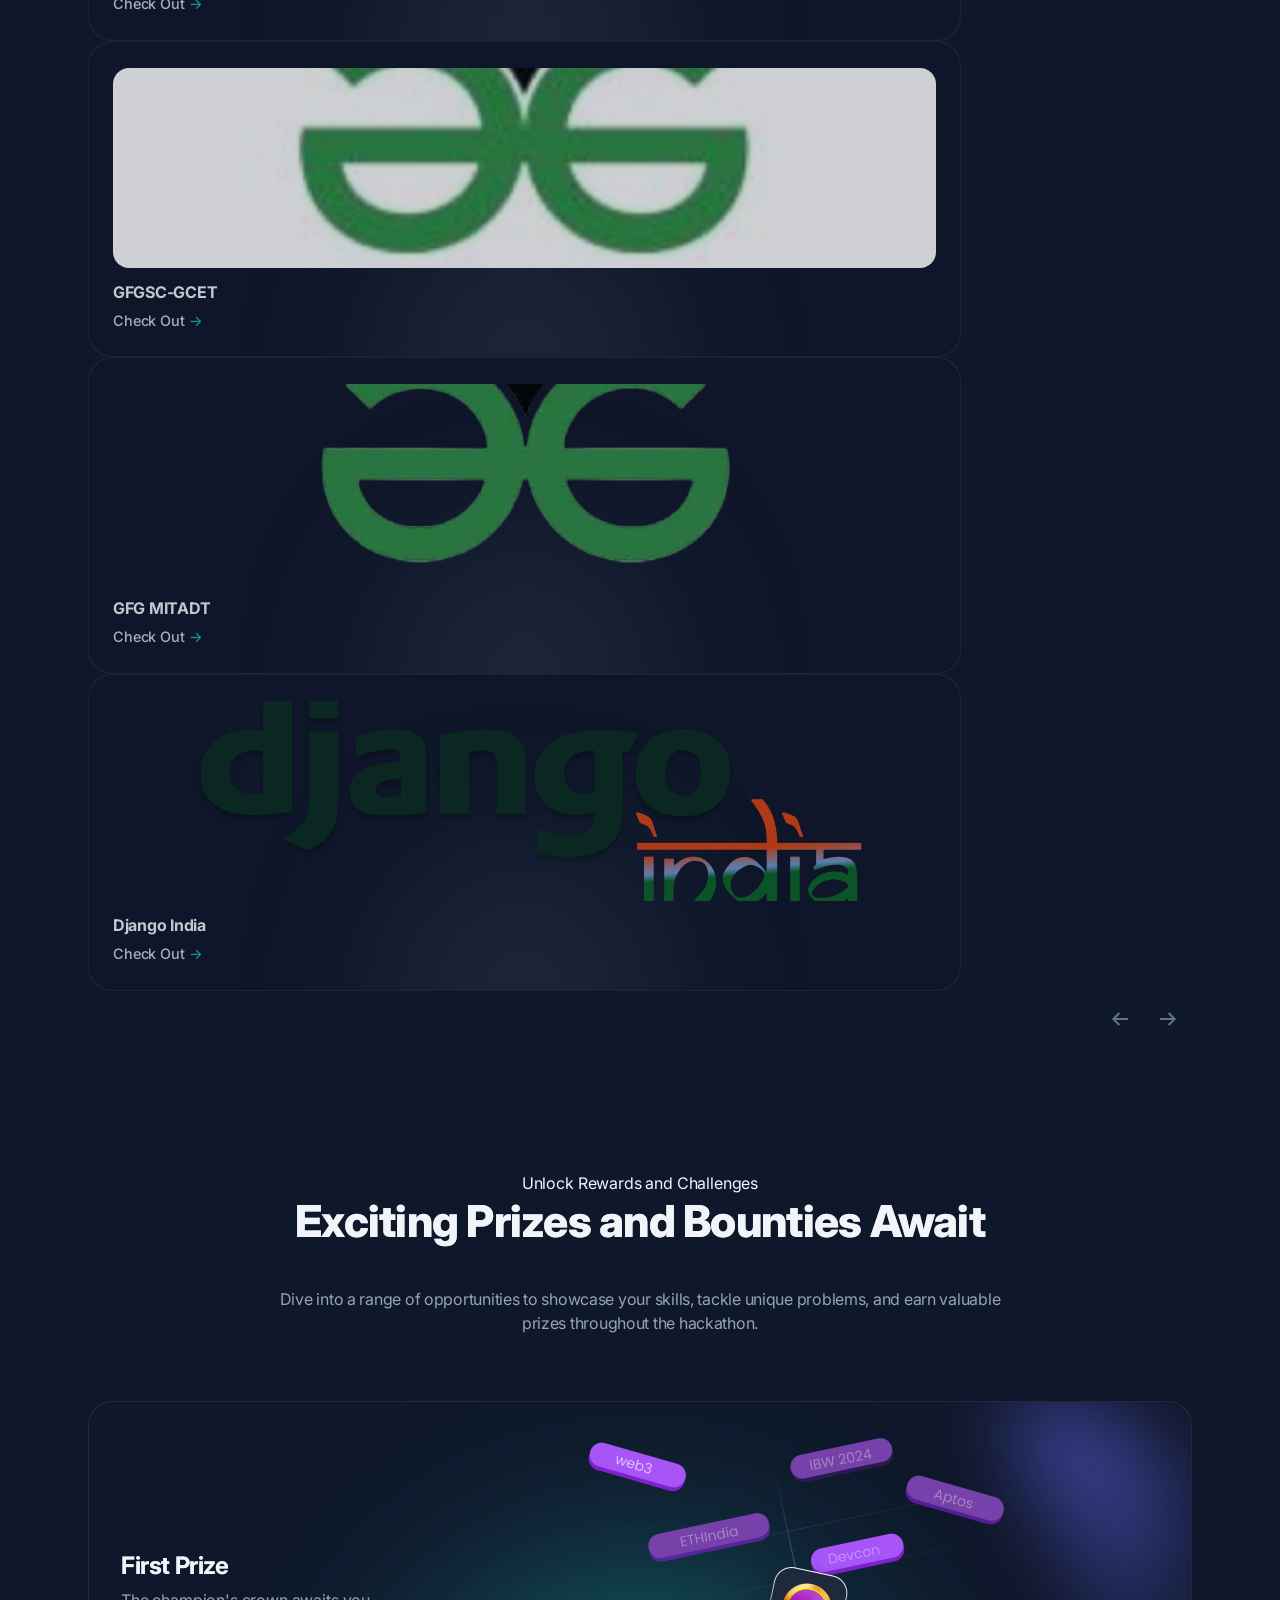
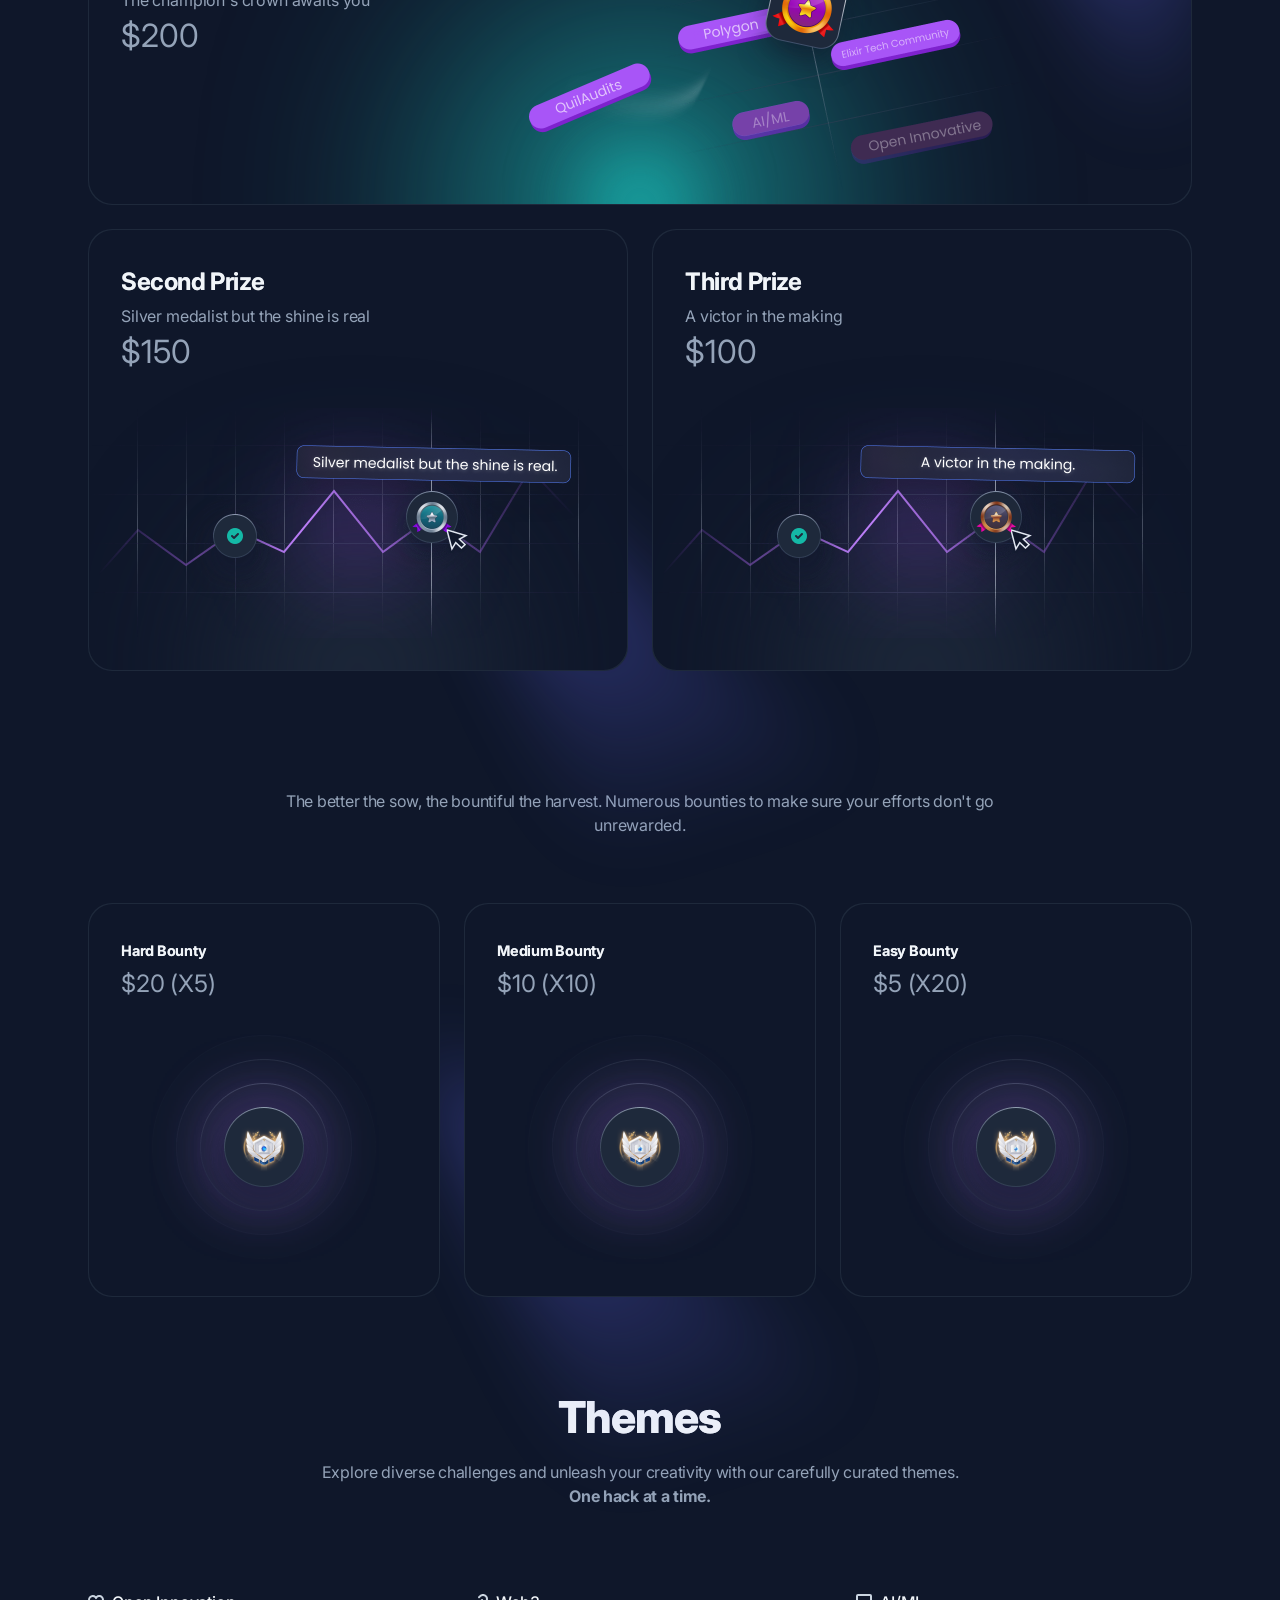
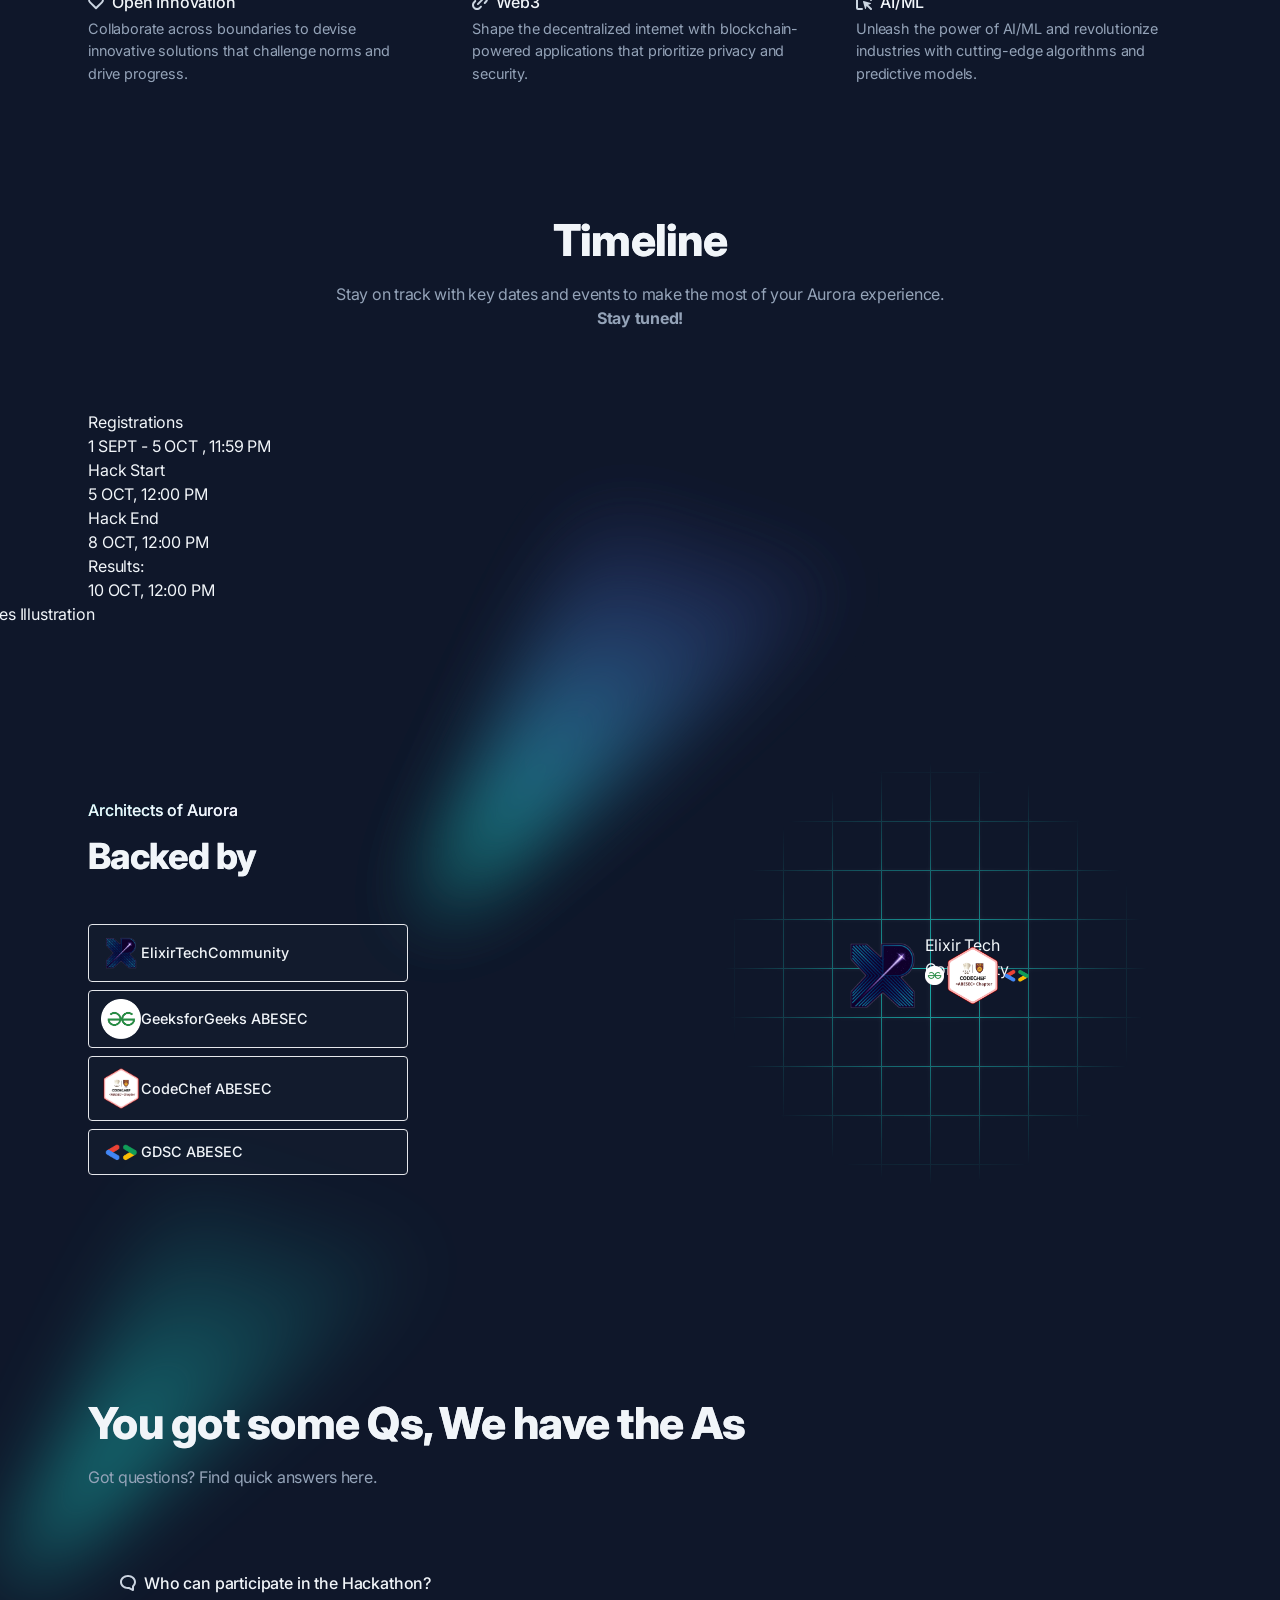
==== commit ef5a6767: "change hackathon status to live" ====
--- a/index.html
+++ b/index.html
@@ -317,22 +317,22 @@
               <div class="co970">
                 <div class="wrapper">
                   <p>
-                    REGISTRATIONS ARE LIVE &nbsp;&nbsp;&nbsp;&nbsp; REGISTRATIONS ARE LIVE &nbsp;&nbsp;&nbsp;&nbsp;
-                    REGISTRATIONS ARE LIVE &nbsp;&nbsp;&nbsp;&nbsp; REGISTRATIONS ARE LIVE &nbsp;&nbsp;&nbsp;&nbsp;
-                    REGISTRATIONS ARE LIVE &nbsp;&nbsp;&nbsp;&nbsp; REGISTRATIONS ARE LIVE &nbsp;&nbsp;&nbsp;&nbsp;
-                    REGISTRATIONS ARE LIVE &nbsp;&nbsp;&nbsp;&nbsp; REGISTRATIONS ARE LIVE &nbsp;&nbsp;&nbsp;&nbsp;
-                    REGISTRATIONS ARE LIVE &nbsp;&nbsp;&nbsp;&nbsp; REGISTRATIONS ARE LIVE &nbsp;&nbsp;&nbsp;&nbsp;
-                    REGISTRATIONS ARE LIVE &nbsp;&nbsp;&nbsp;&nbsp; REGISTRATIONS ARE LIVE &nbsp;&nbsp;&nbsp;&nbsp;
-                    REGISTRATIONS ARE LIVE &nbsp;&nbsp;&nbsp;&nbsp; REGISTRATIONS ARE LIVE &nbsp;&nbsp;&nbsp;&nbsp;
-                    REGISTRATIONS ARE LIVE &nbsp;&nbsp;&nbsp;&nbsp; REGISTRATIONS ARE LIVE &nbsp;&nbsp;&nbsp;&nbsp;
-                    REGISTRATIONS ARE LIVE &nbsp;&nbsp;&nbsp;&nbsp; REGISTRATIONS ARE LIVE &nbsp;&nbsp;&nbsp;&nbsp;
-                    REGISTRATIONS ARE LIVE &nbsp;&nbsp;&nbsp;&nbsp; REGISTRATIONS ARE LIVE &nbsp;&nbsp;&nbsp;&nbsp;
-                    REGISTRATIONS ARE LIVE &nbsp;&nbsp;&nbsp;&nbsp; REGISTRATIONS ARE LIVE &nbsp;&nbsp;&nbsp;&nbsp;
-                    REGISTRATIONS ARE LIVE &nbsp;&nbsp;&nbsp;&nbsp; REGISTRATIONS ARE LIVE &nbsp;&nbsp;&nbsp;&nbsp;
-                    REGISTRATIONS ARE LIVE &nbsp;&nbsp;&nbsp;&nbsp; REGISTRATIONS ARE LIVE &nbsp;&nbsp;&nbsp;&nbsp;
-                    REGISTRATIONS ARE LIVE &nbsp;&nbsp;&nbsp;&nbsp; REGISTRATIONS ARE LIVE &nbsp;&nbsp;&nbsp;&nbsp;
-                    REGISTRATIONS ARE LIVE &nbsp;&nbsp;&nbsp;&nbsp; REGISTRATIONS ARE LIVE &nbsp;&nbsp;&nbsp;&nbsp;
-                    REGISTRATIONS ARE LIVE &nbsp;&nbsp;&nbsp;&nbsp; REGISTRATIONS ARE LIVE &nbsp;&nbsp;&nbsp;&nbsp;
+                    HACKATHON IS LIVE &nbsp;&nbsp;&nbsp;&nbsp; HACKATHON IS LIVE &nbsp;&nbsp;&nbsp;&nbsp;
+                    HACKATHON IS LIVE &nbsp;&nbsp;&nbsp;&nbsp; HACKATHON IS LIVE &nbsp;&nbsp;&nbsp;&nbsp;
+                    HACKATHON IS LIVE &nbsp;&nbsp;&nbsp;&nbsp; HACKATHON IS LIVE &nbsp;&nbsp;&nbsp;&nbsp;
+                    HACKATHON IS LIVE &nbsp;&nbsp;&nbsp;&nbsp; HACKATHON IS LIVE &nbsp;&nbsp;&nbsp;&nbsp;
+                    HACKATHON IS LIVE &nbsp;&nbsp;&nbsp;&nbsp; HACKATHON IS LIVE &nbsp;&nbsp;&nbsp;&nbsp;
+                    HACKATHON IS LIVE &nbsp;&nbsp;&nbsp;&nbsp; HACKATHON IS LIVE &nbsp;&nbsp;&nbsp;&nbsp;
+                    HACKATHON IS LIVE &nbsp;&nbsp;&nbsp;&nbsp; HACKATHON IS LIVE &nbsp;&nbsp;&nbsp;&nbsp;
+                    HACKATHON IS LIVE &nbsp;&nbsp;&nbsp;&nbsp; HACKATHON IS LIVE &nbsp;&nbsp;&nbsp;&nbsp;
+                    HACKATHON IS LIVE &nbsp;&nbsp;&nbsp;&nbsp; HACKATHON IS LIVE &nbsp;&nbsp;&nbsp;&nbsp;
+                    HACKATHON IS LIVE &nbsp;&nbsp;&nbsp;&nbsp; HACKATHON IS LIVE &nbsp;&nbsp;&nbsp;&nbsp;
+                    HACKATHON IS LIVE &nbsp;&nbsp;&nbsp;&nbsp; HACKATHON IS LIVE &nbsp;&nbsp;&nbsp;&nbsp;
+                    HACKATHON IS LIVE &nbsp;&nbsp;&nbsp;&nbsp; HACKATHON IS LIVE &nbsp;&nbsp;&nbsp;&nbsp;
+                    HACKATHON IS LIVE &nbsp;&nbsp;&nbsp;&nbsp; HACKATHON IS LIVE &nbsp;&nbsp;&nbsp;&nbsp;
+                    HACKATHON IS LIVE &nbsp;&nbsp;&nbsp;&nbsp; HACKATHON IS LIVE &nbsp;&nbsp;&nbsp;&nbsp;
+                    HACKATHON IS LIVE &nbsp;&nbsp;&nbsp;&nbsp; HACKATHON IS LIVE &nbsp;&nbsp;&nbsp;&nbsp;
+                    HACKATHON IS LIVE &nbsp;&nbsp;&nbsp;&nbsp; HACKATHON IS LIVE &nbsp;&nbsp;&nbsp;&nbsp;
                   </p>
                 </div>
                 <style>
@@ -2436,7 +2436,7 @@
                     <h4 class="ciph8 crdoi">What is the registration Procedure?</h4>
                   </div>
                   <p class="cqnsz cfoch">
-                    Registrations are Live on Devfolio, "Apply With Devfolio" button is present on the front page
+                    HACKATHON IS LIVE on Devfolio, "Apply With Devfolio" button is present on the front page
                     of website
                   </p>
                 </div>
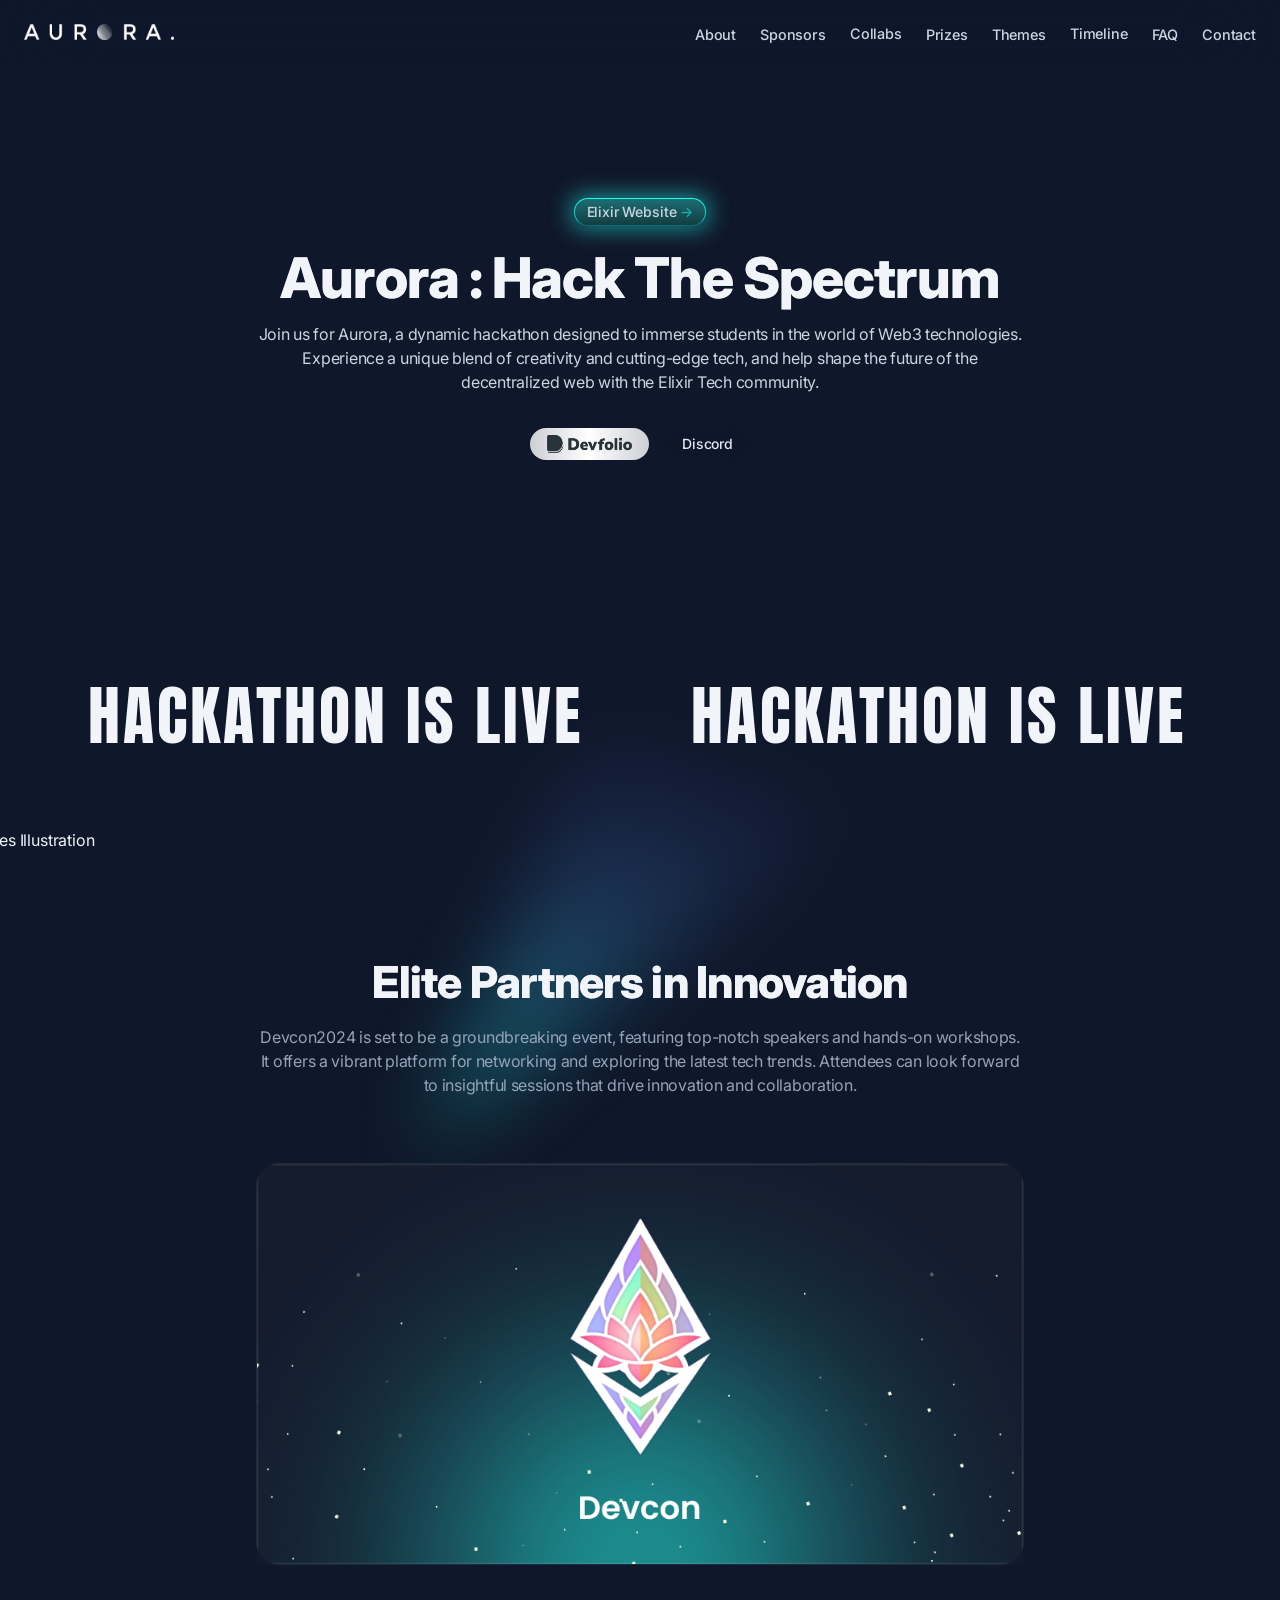
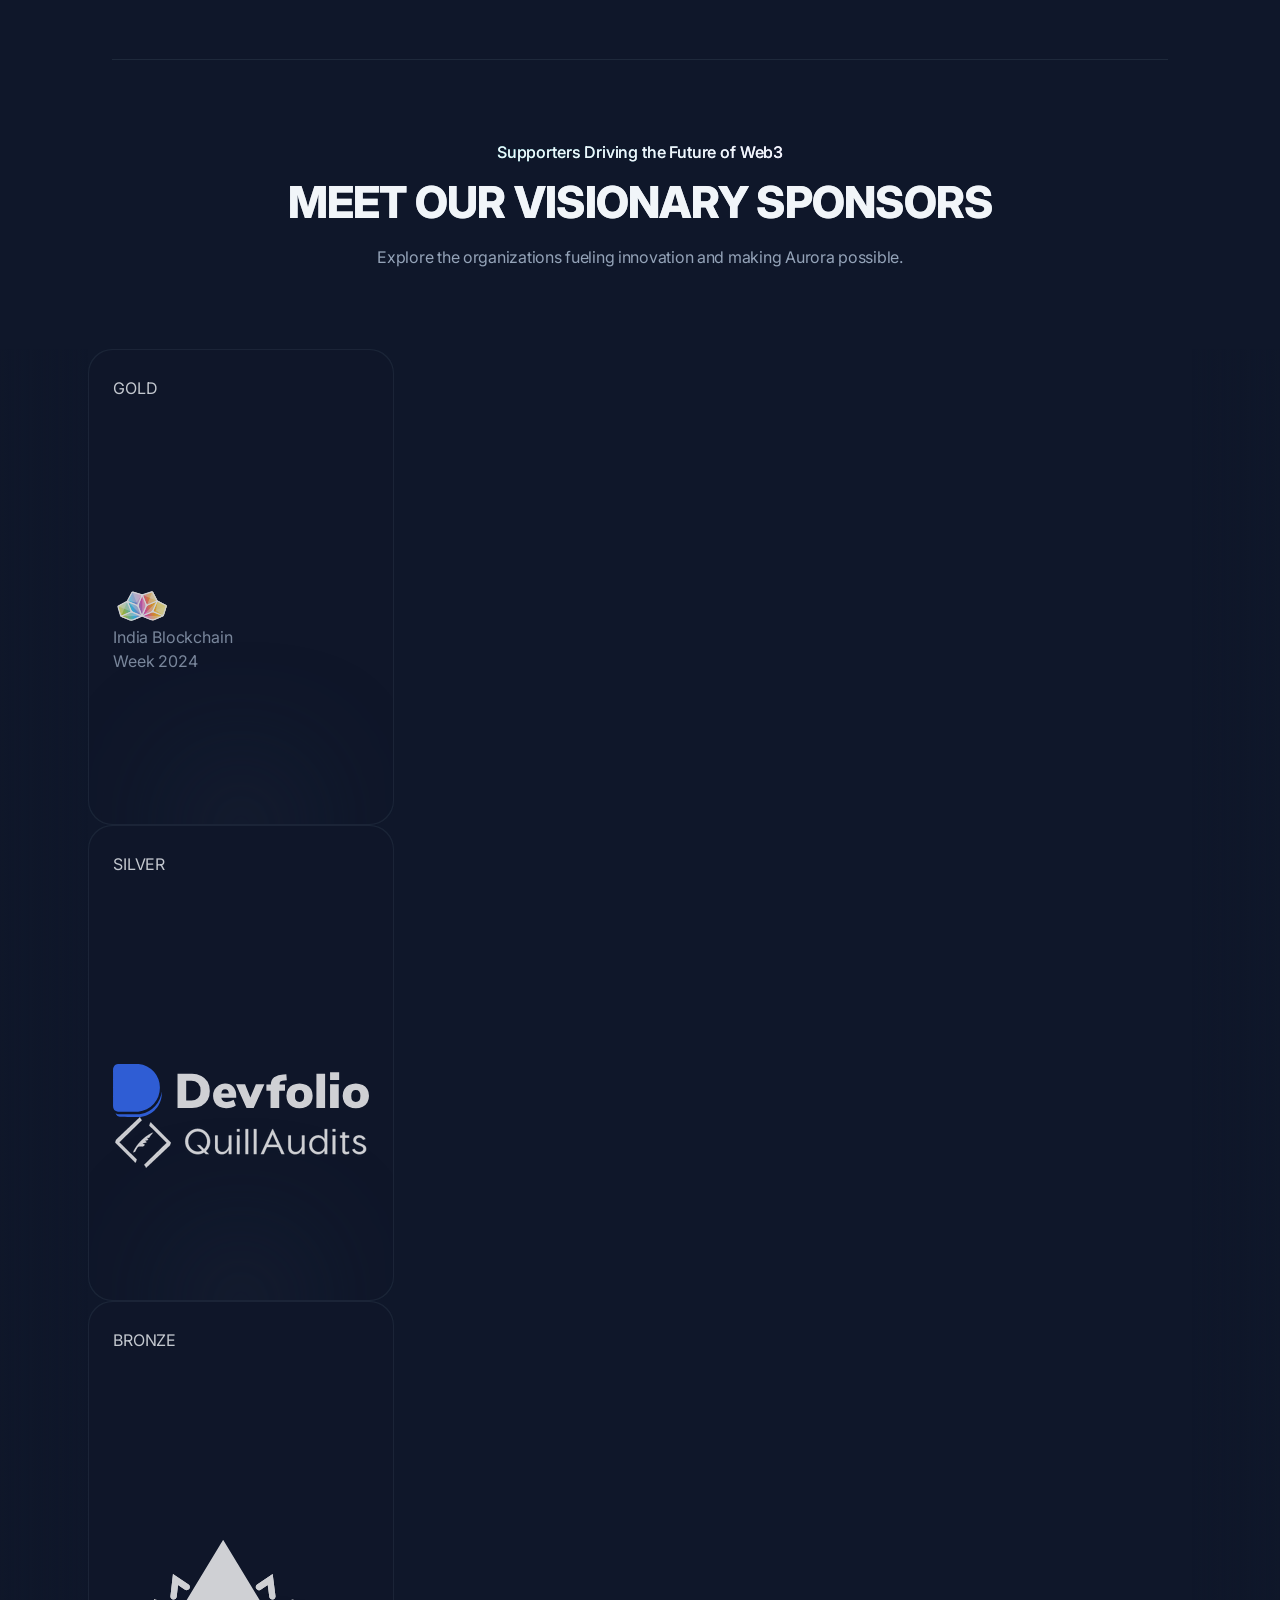
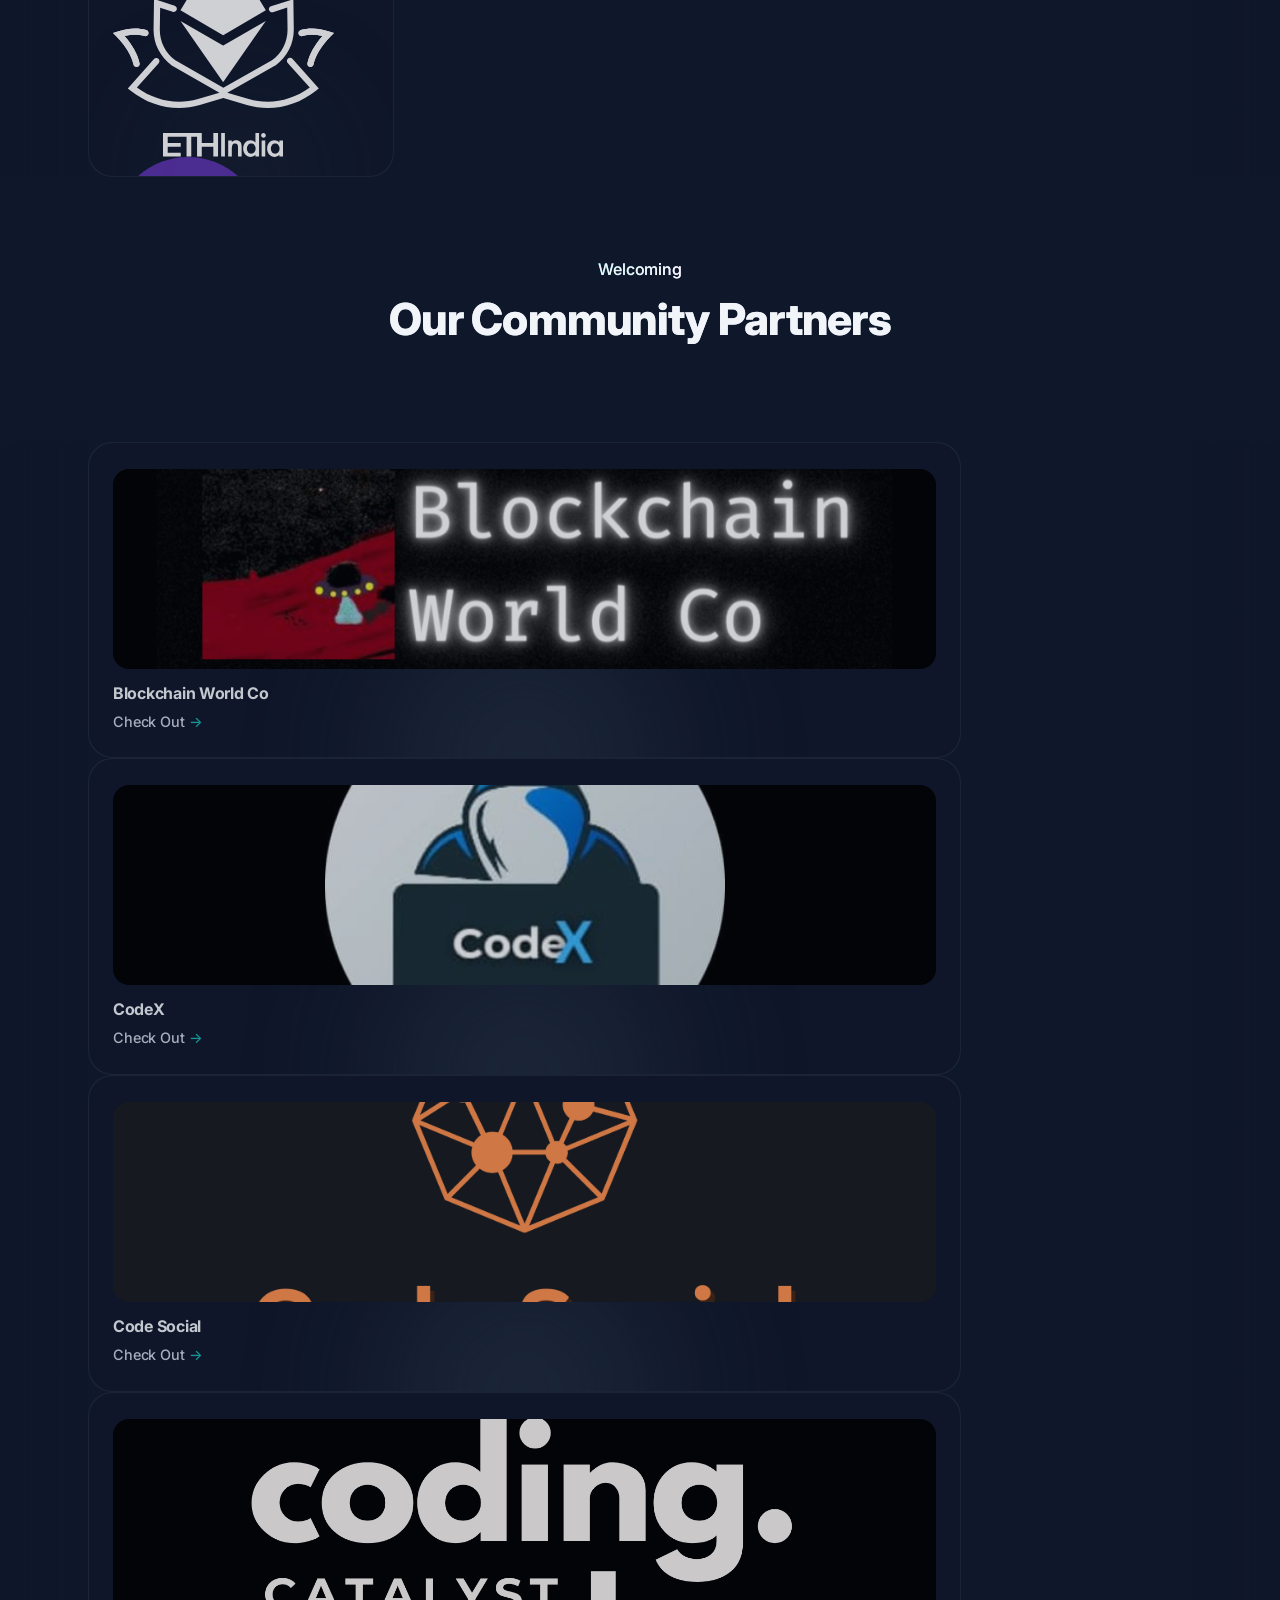
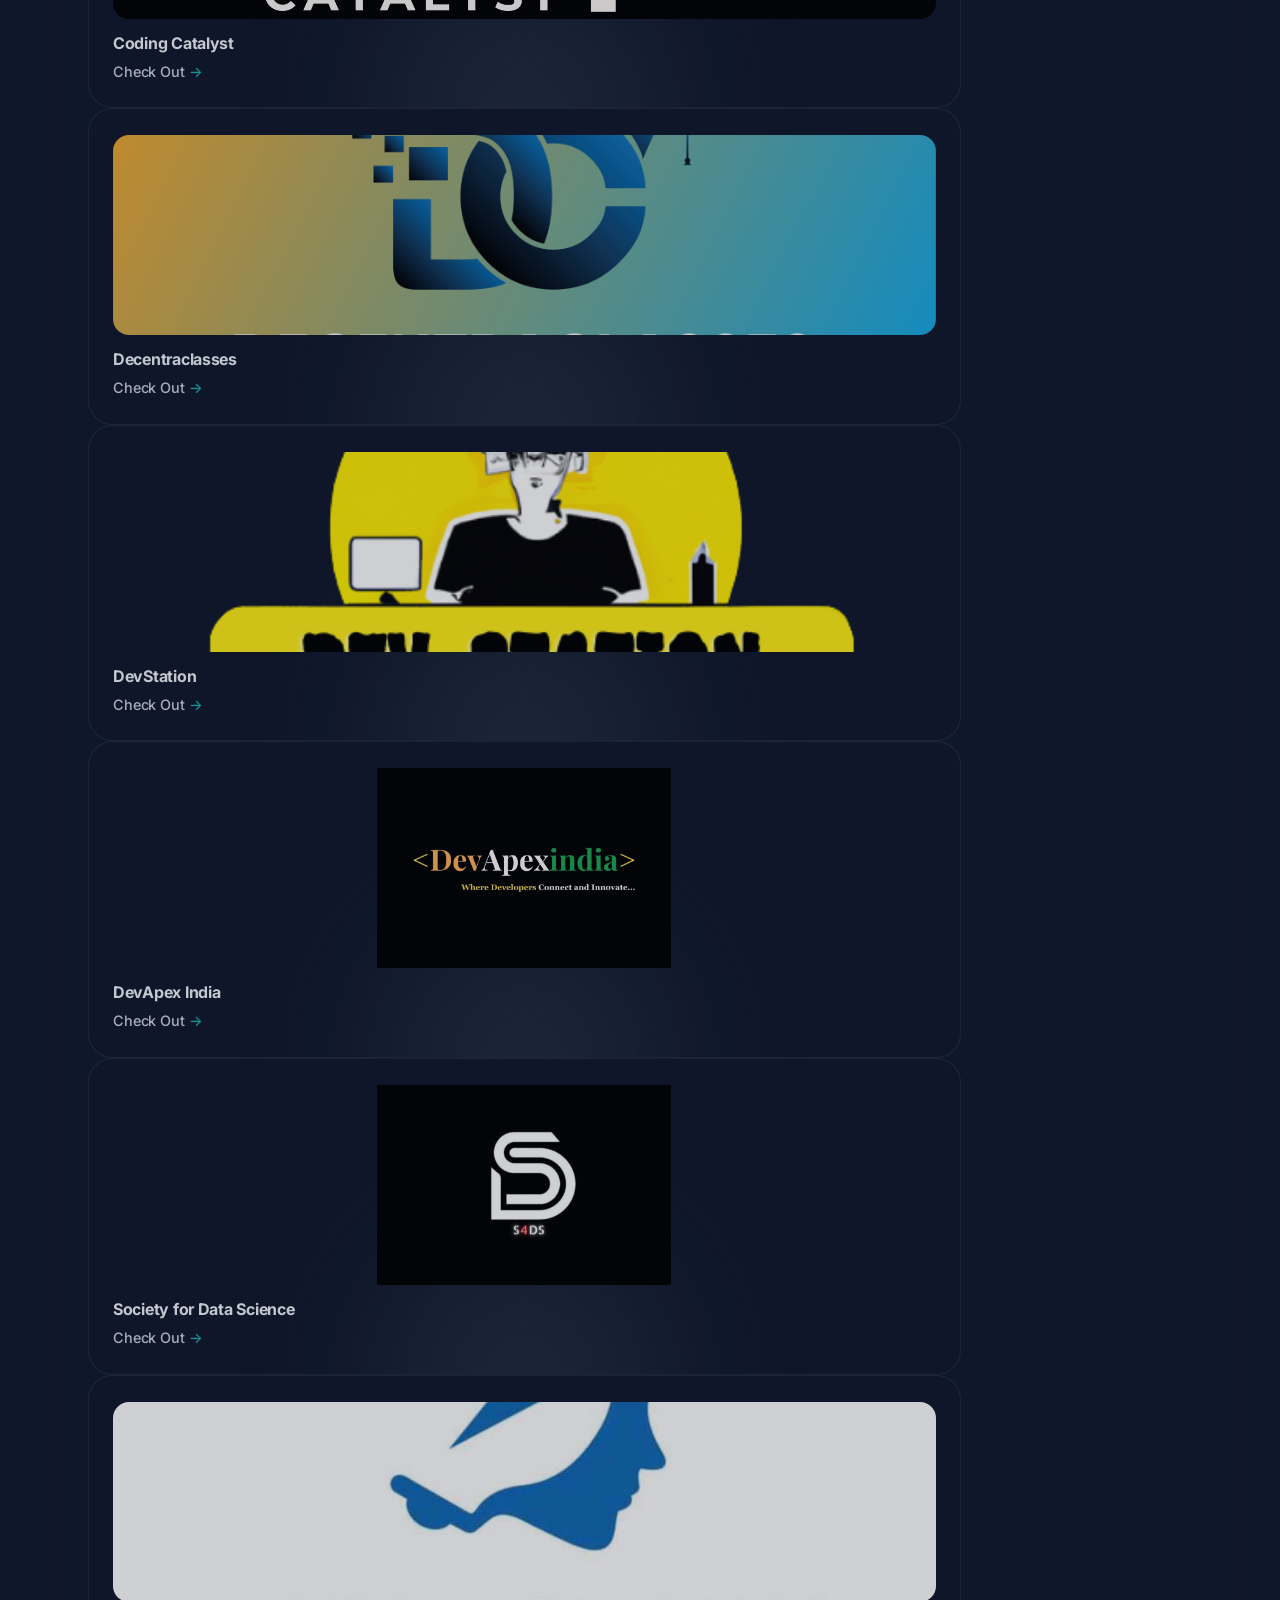
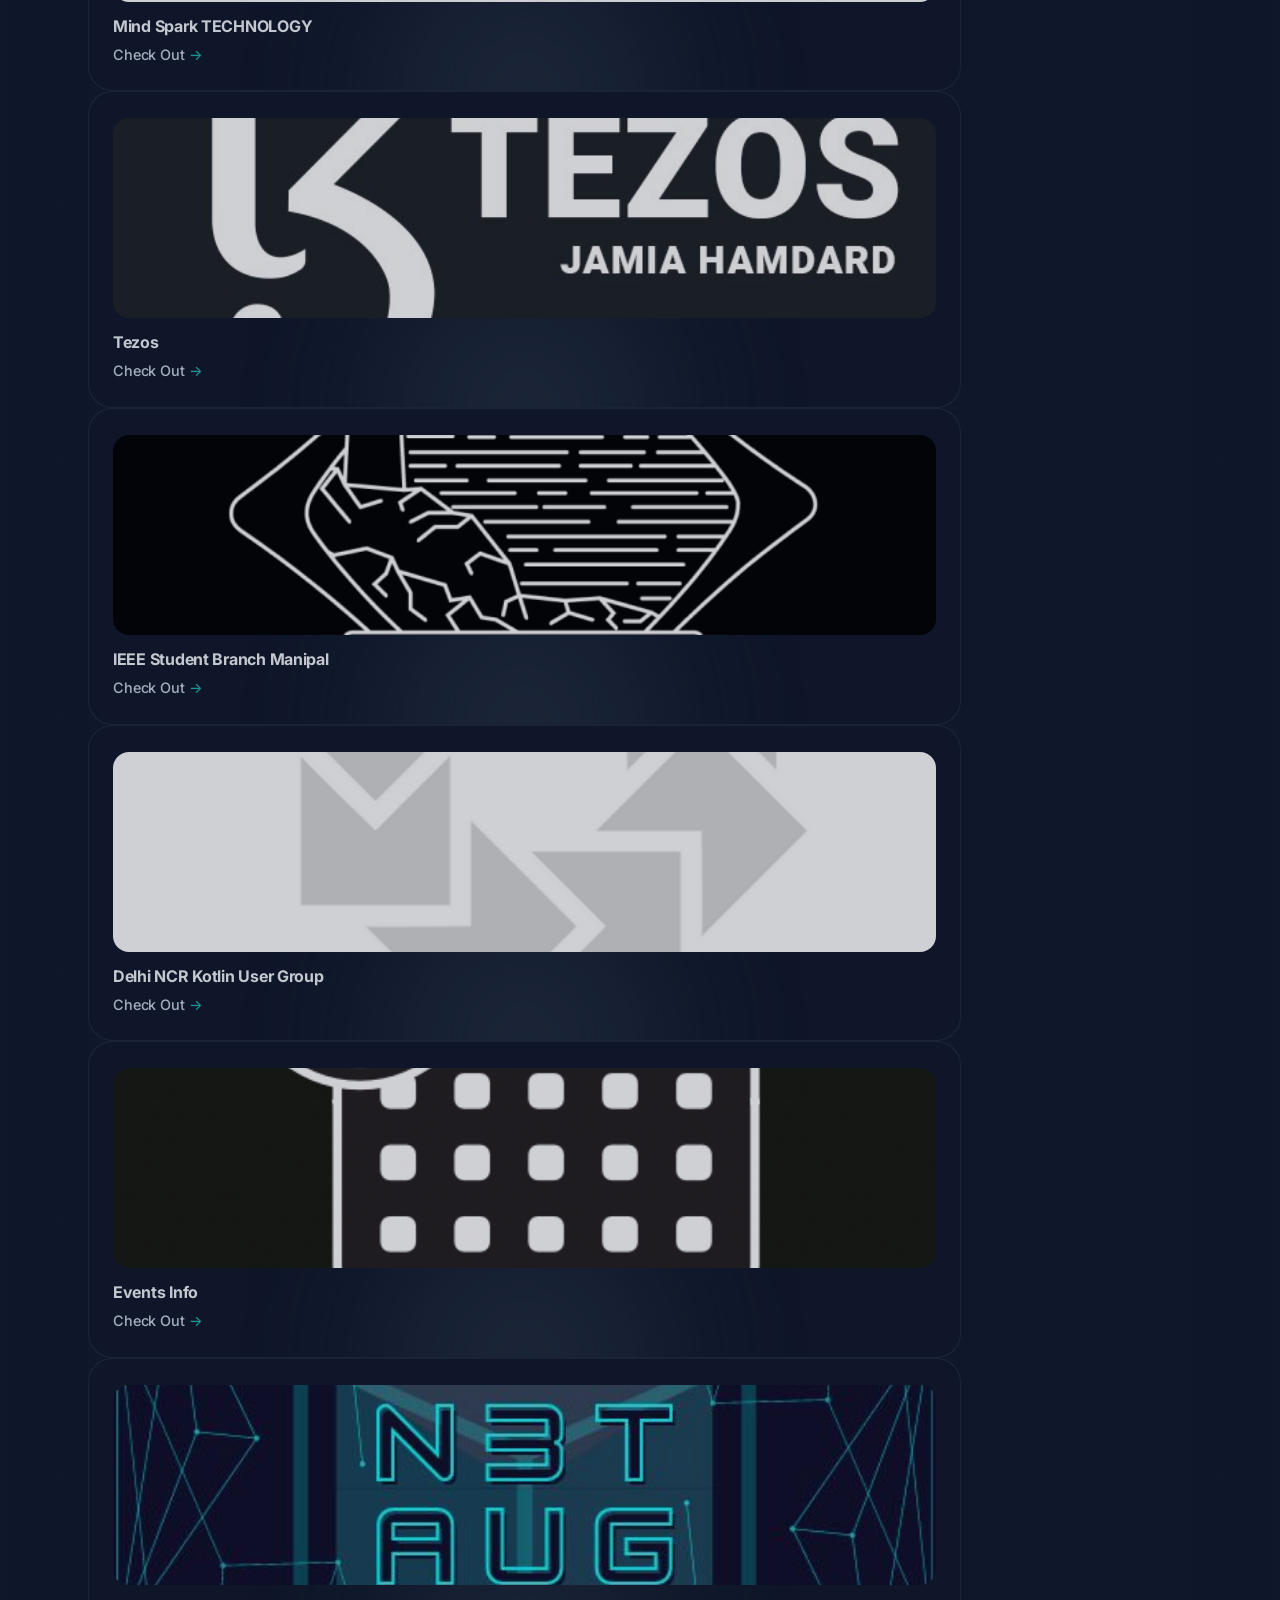
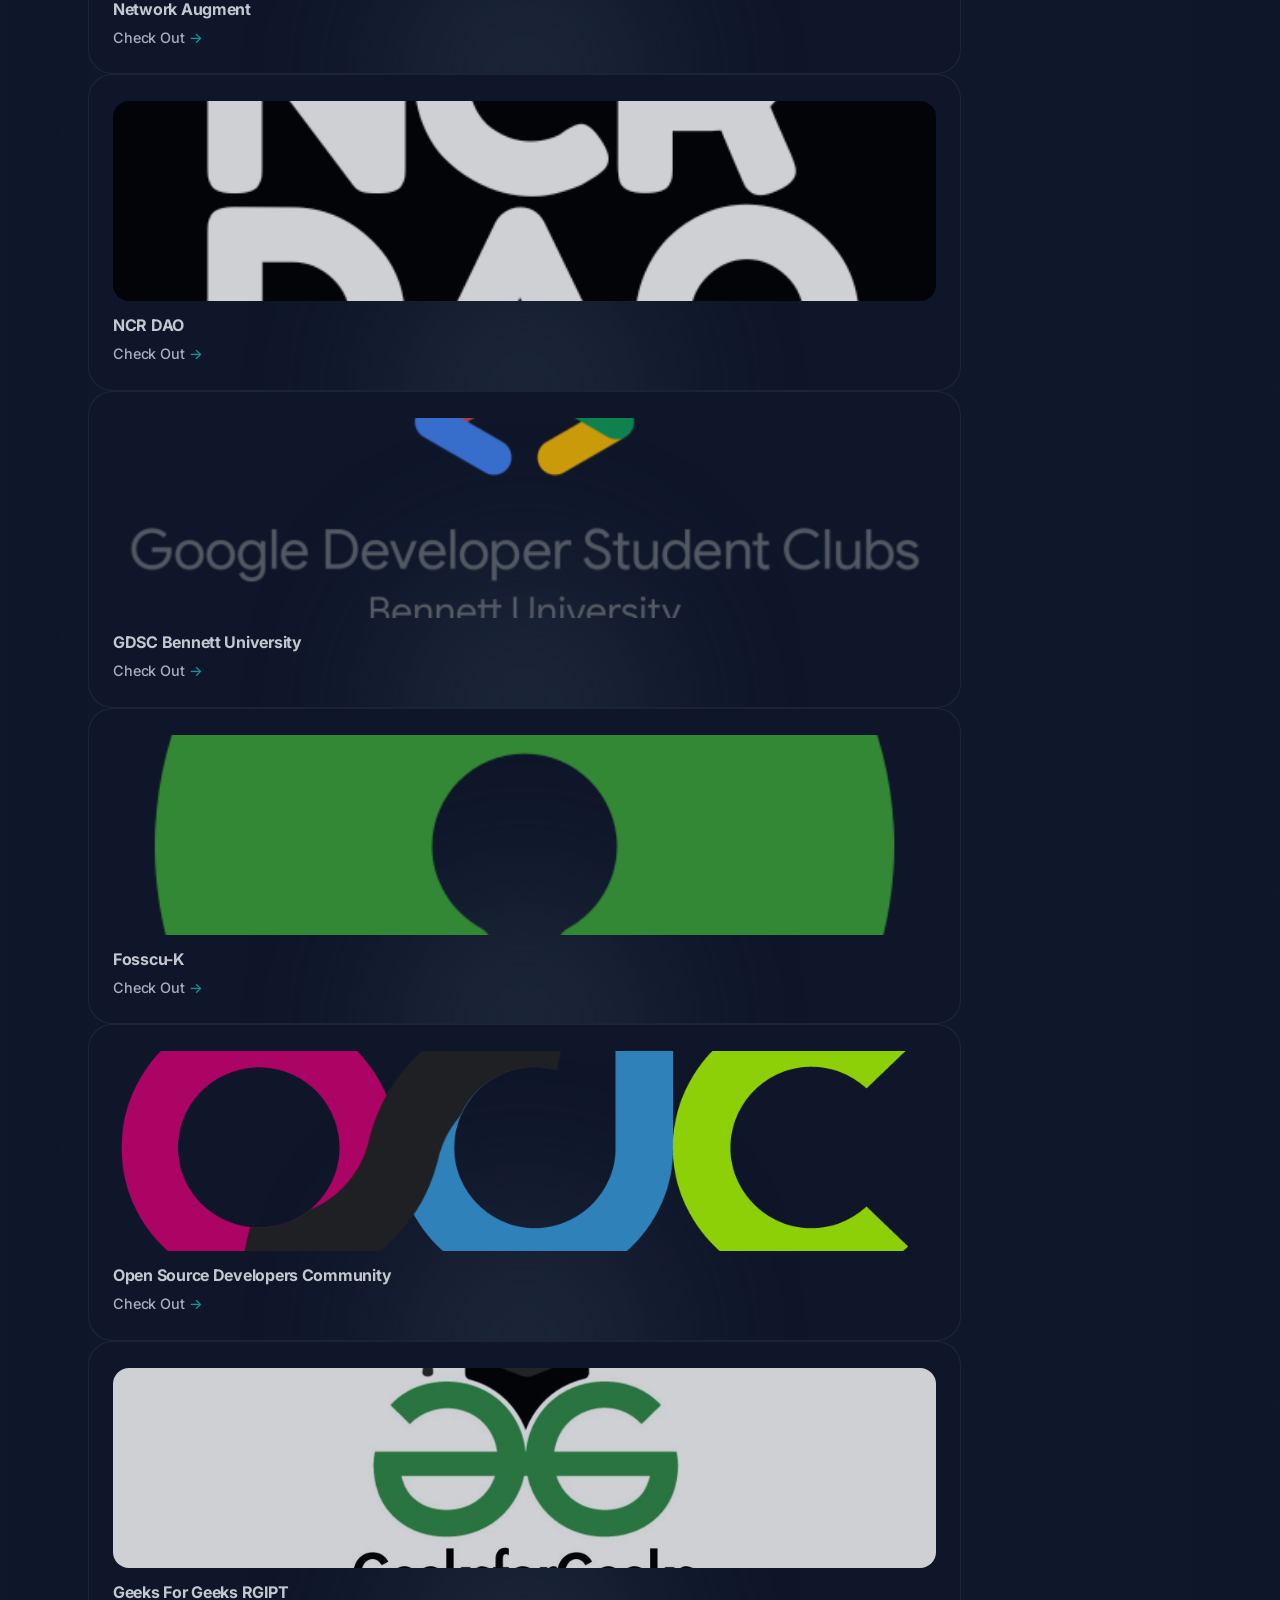
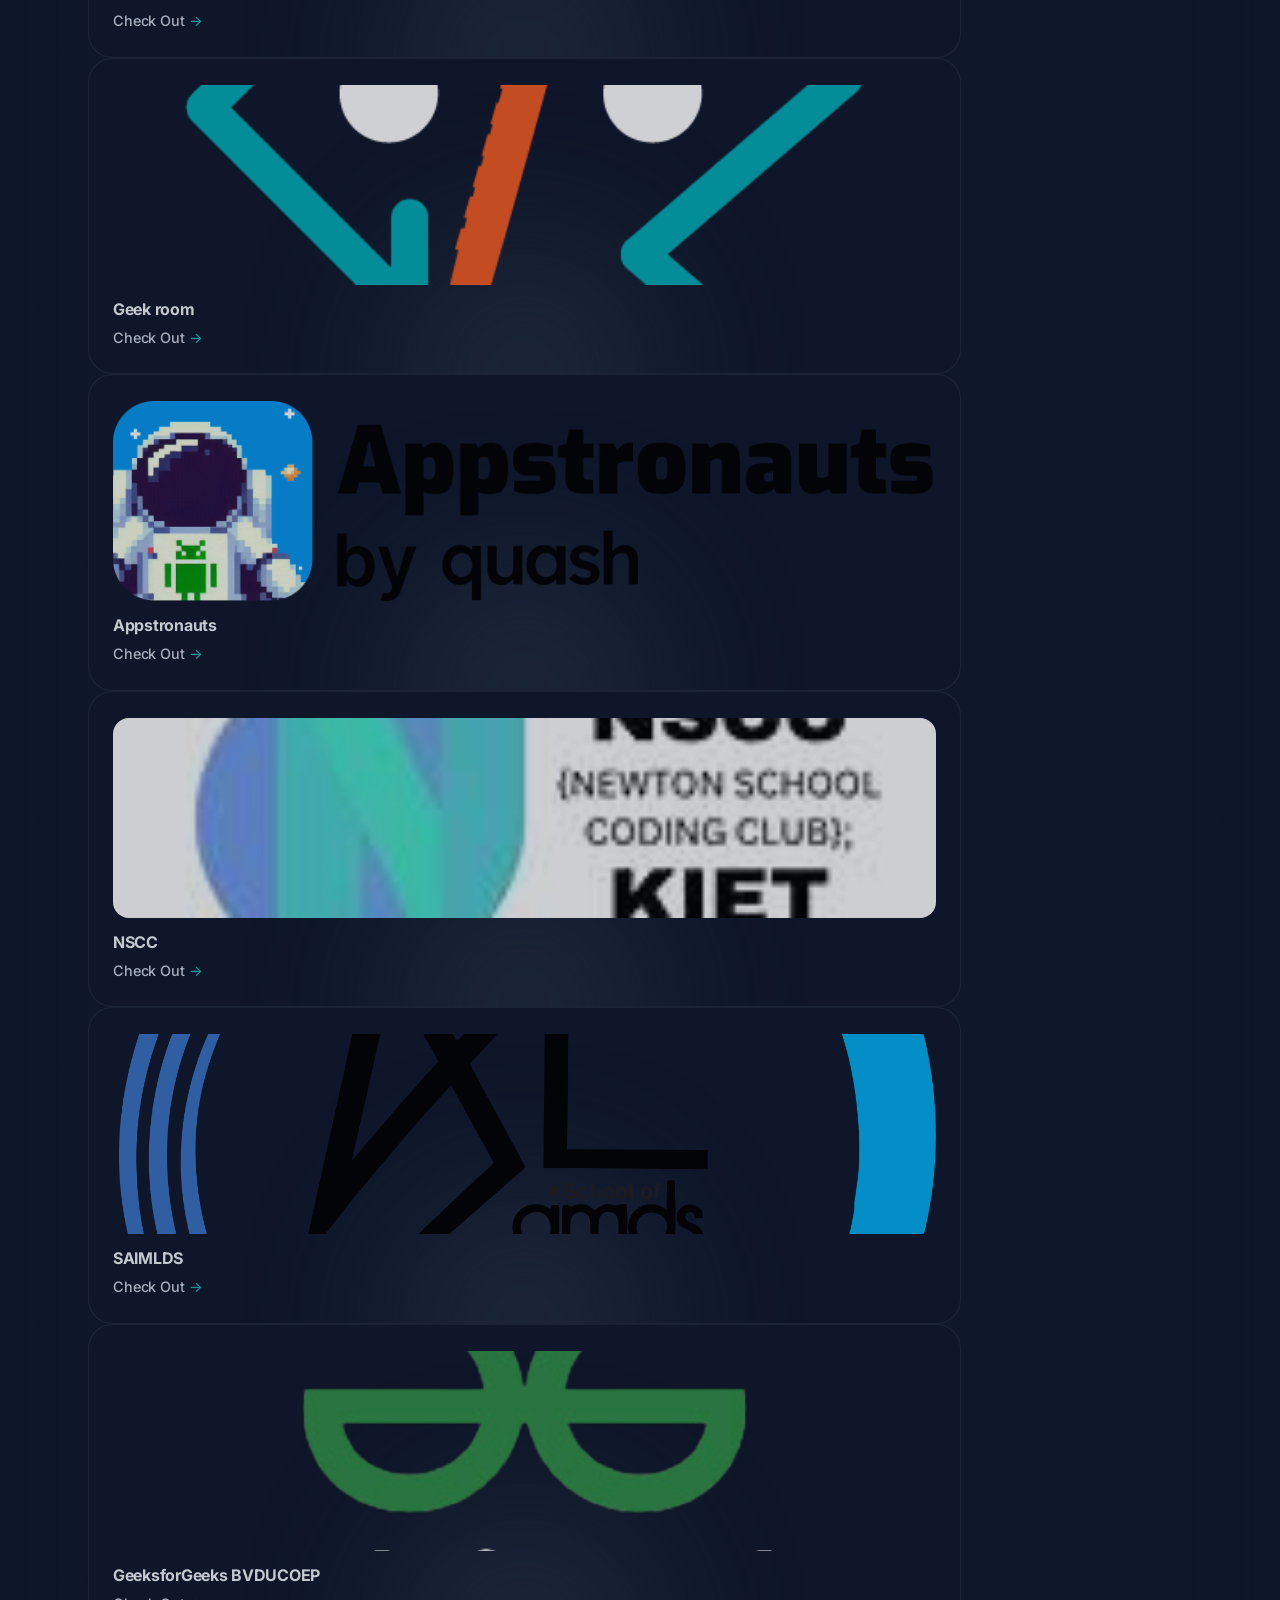
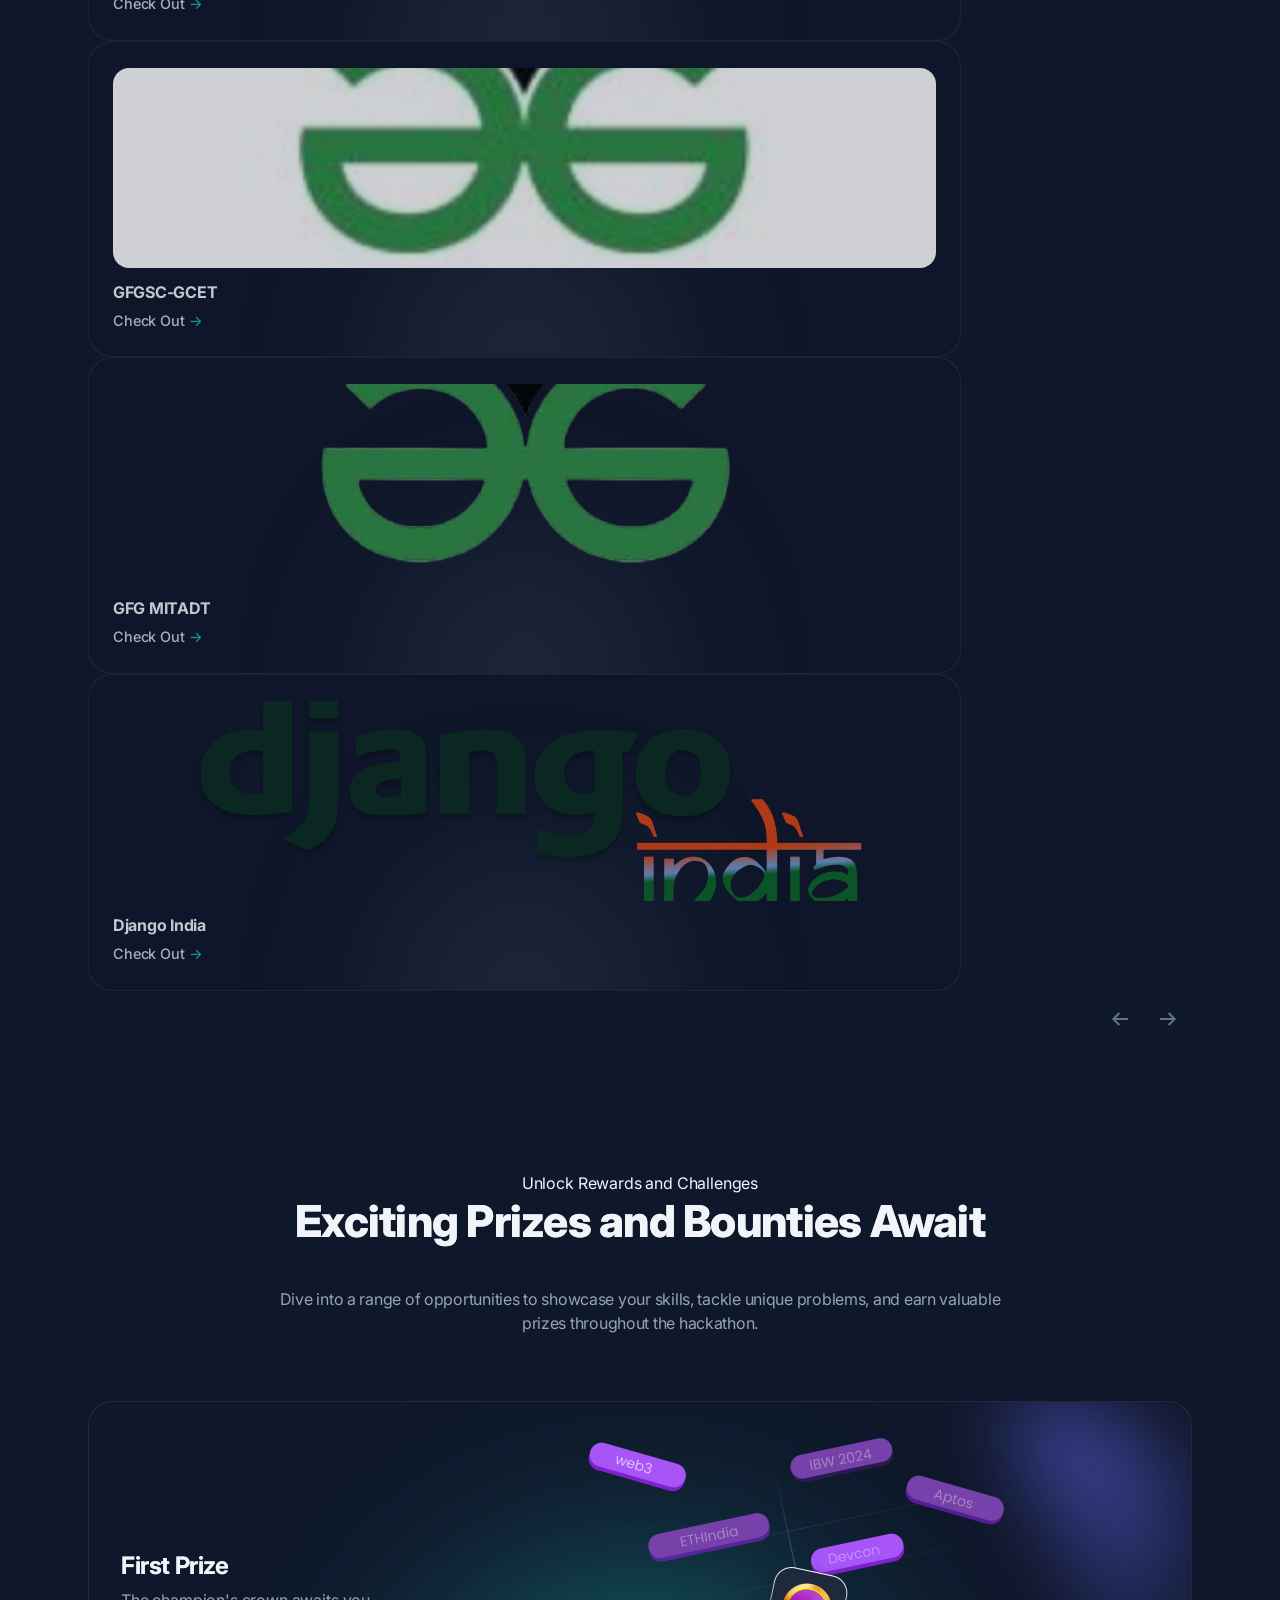
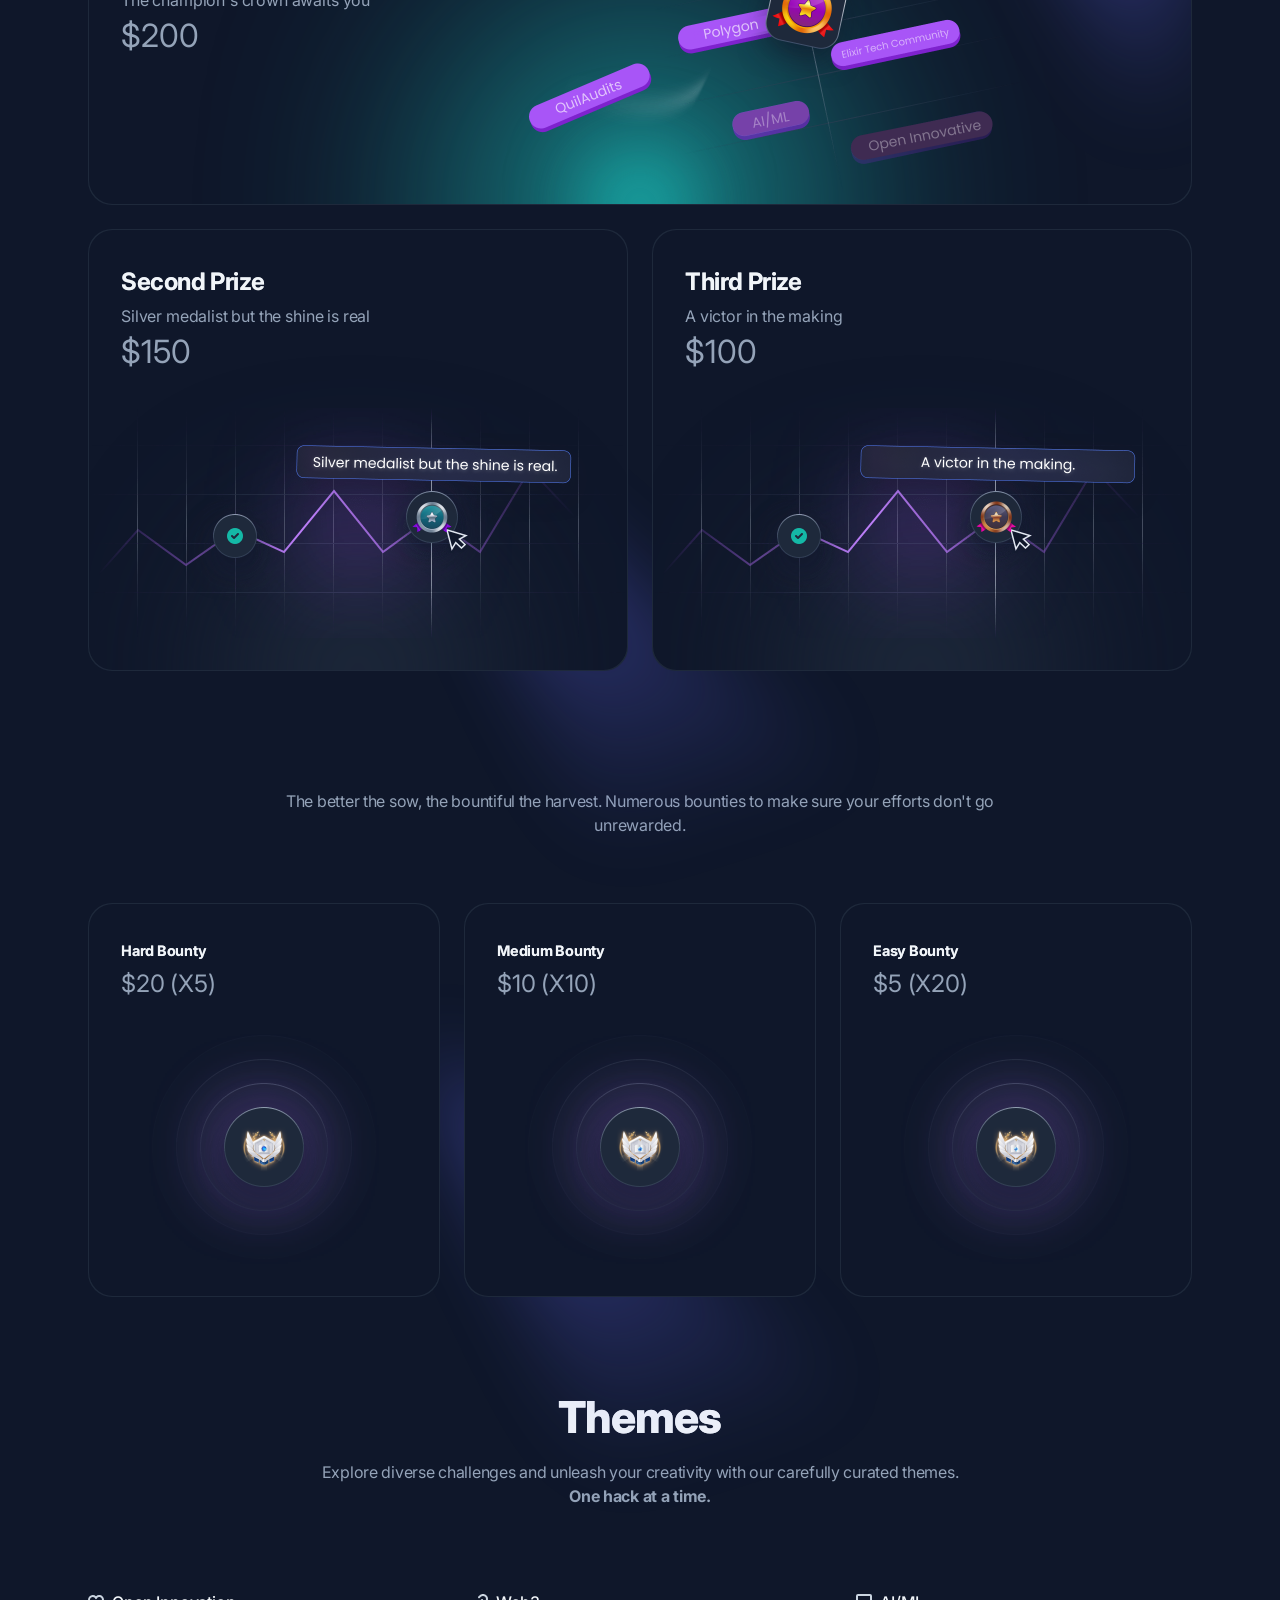
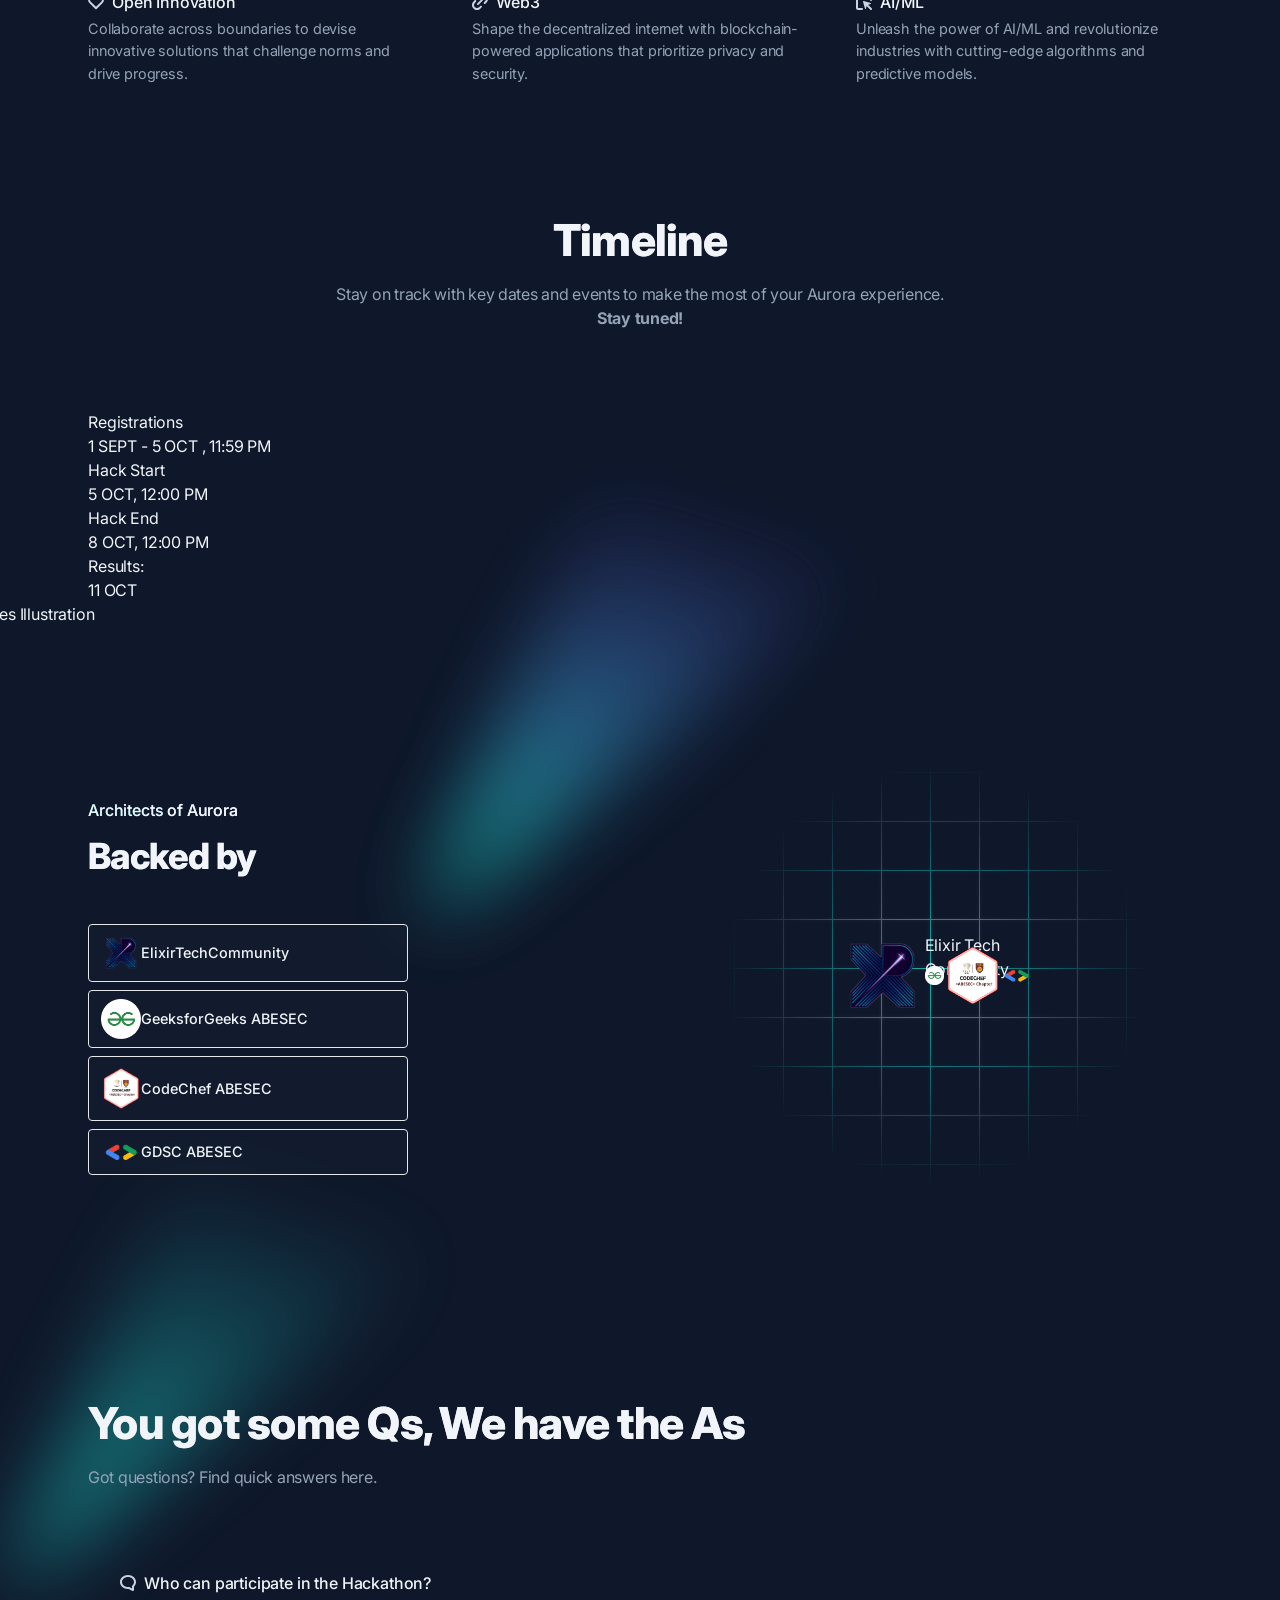
==== commit ac726481: "updated result date" ====
--- a/index.html
+++ b/index.html
@@ -1950,7 +1950,7 @@
                     <div
                       class="bg-gradient-to-r from-[#15283B] col-start-4 col-end-11 p-4 rounded-xl my-4 mr-auto shadow-md w-full">
                       <h3 class="font-semibold text-lg mb-1 text-gray-400">Results:</h3>
-                      <p class="leading-tight text-justify">10 OCT, 12:00 PM</p>
+                      <p class="leading-tight text-justify">11 OCT</p>
                     </div>
                   </div>
                 </div>
@@ -2436,8 +2436,7 @@
                     <h4 class="ciph8 crdoi">What is the registration Procedure?</h4>
                   </div>
                   <p class="cqnsz cfoch">
-                    HACKATHON IS LIVE on Devfolio, "Apply With Devfolio" button is present on the front page
-                    of website
+                    HACKATHON IS LIVE on Devfolio, "Go Submit Your Project" the clock is ticking
                   </p>
                 </div>
                 <!-- Feature -->
